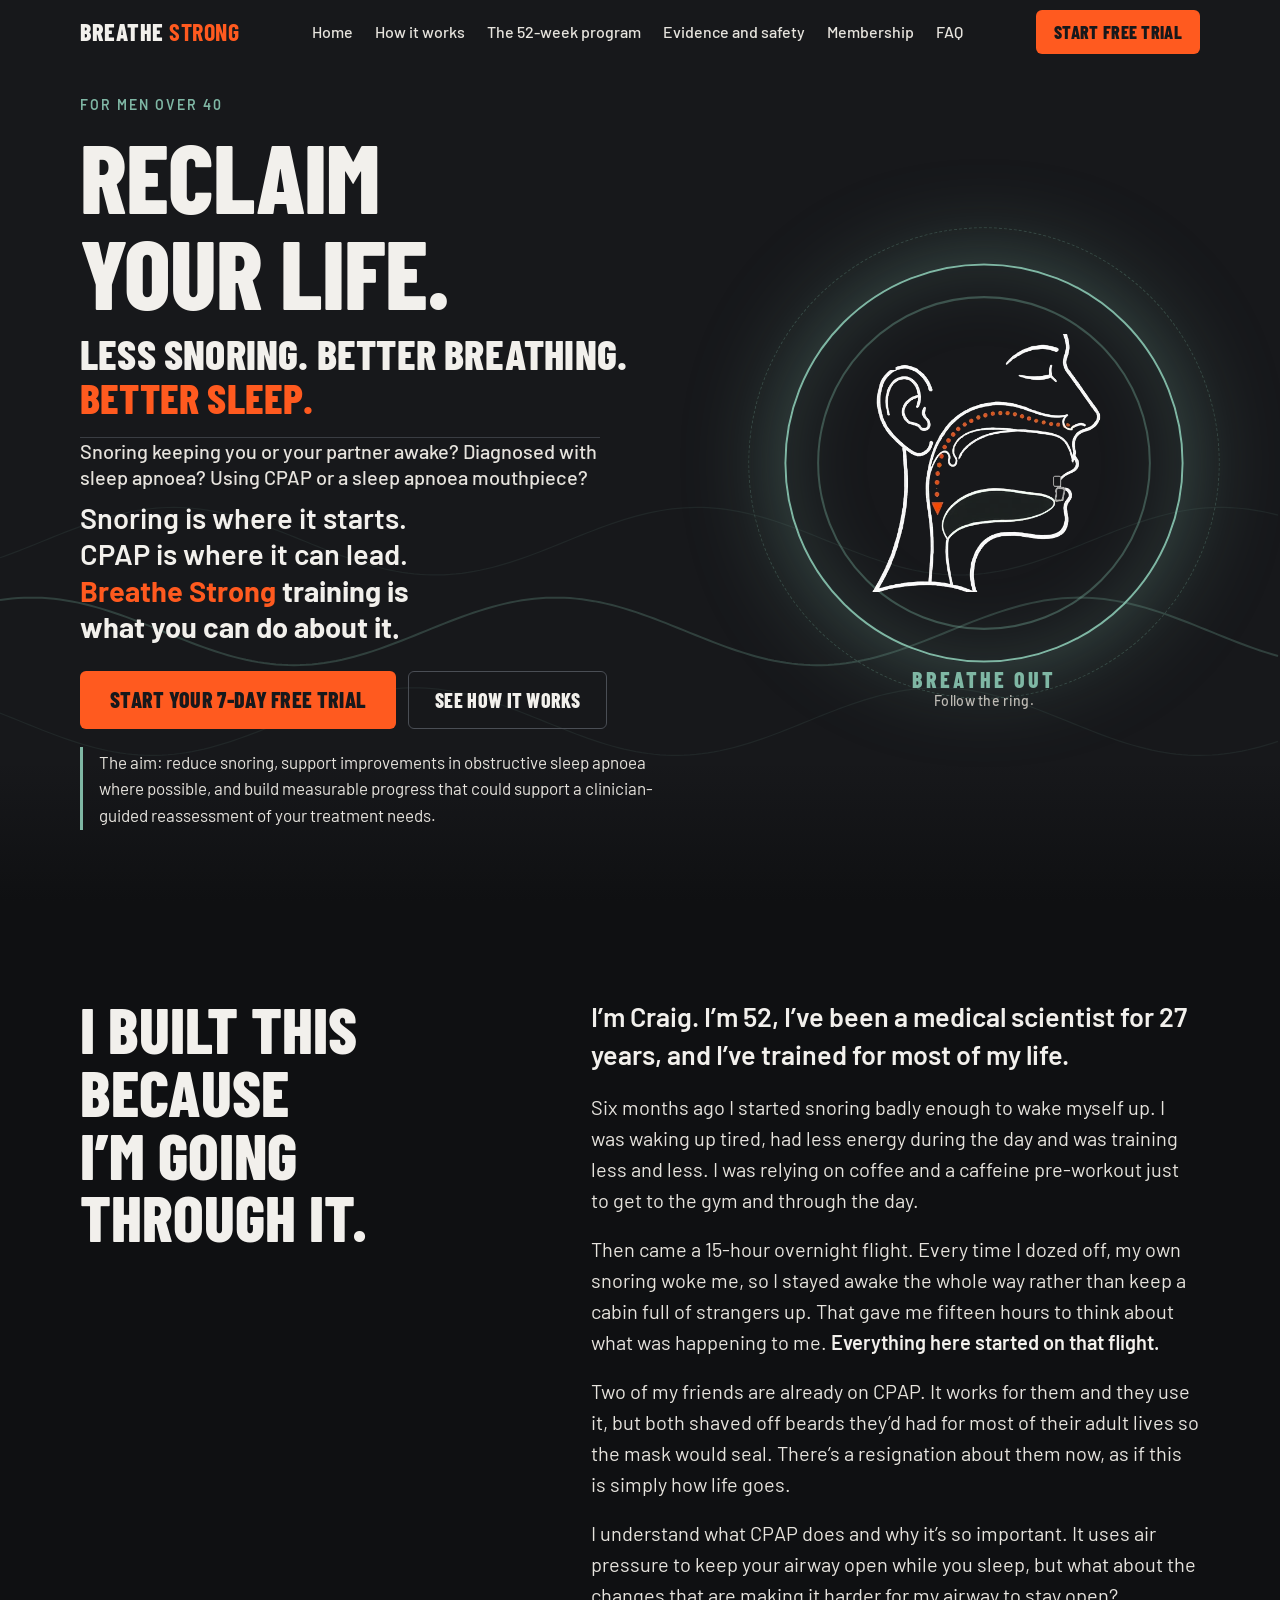
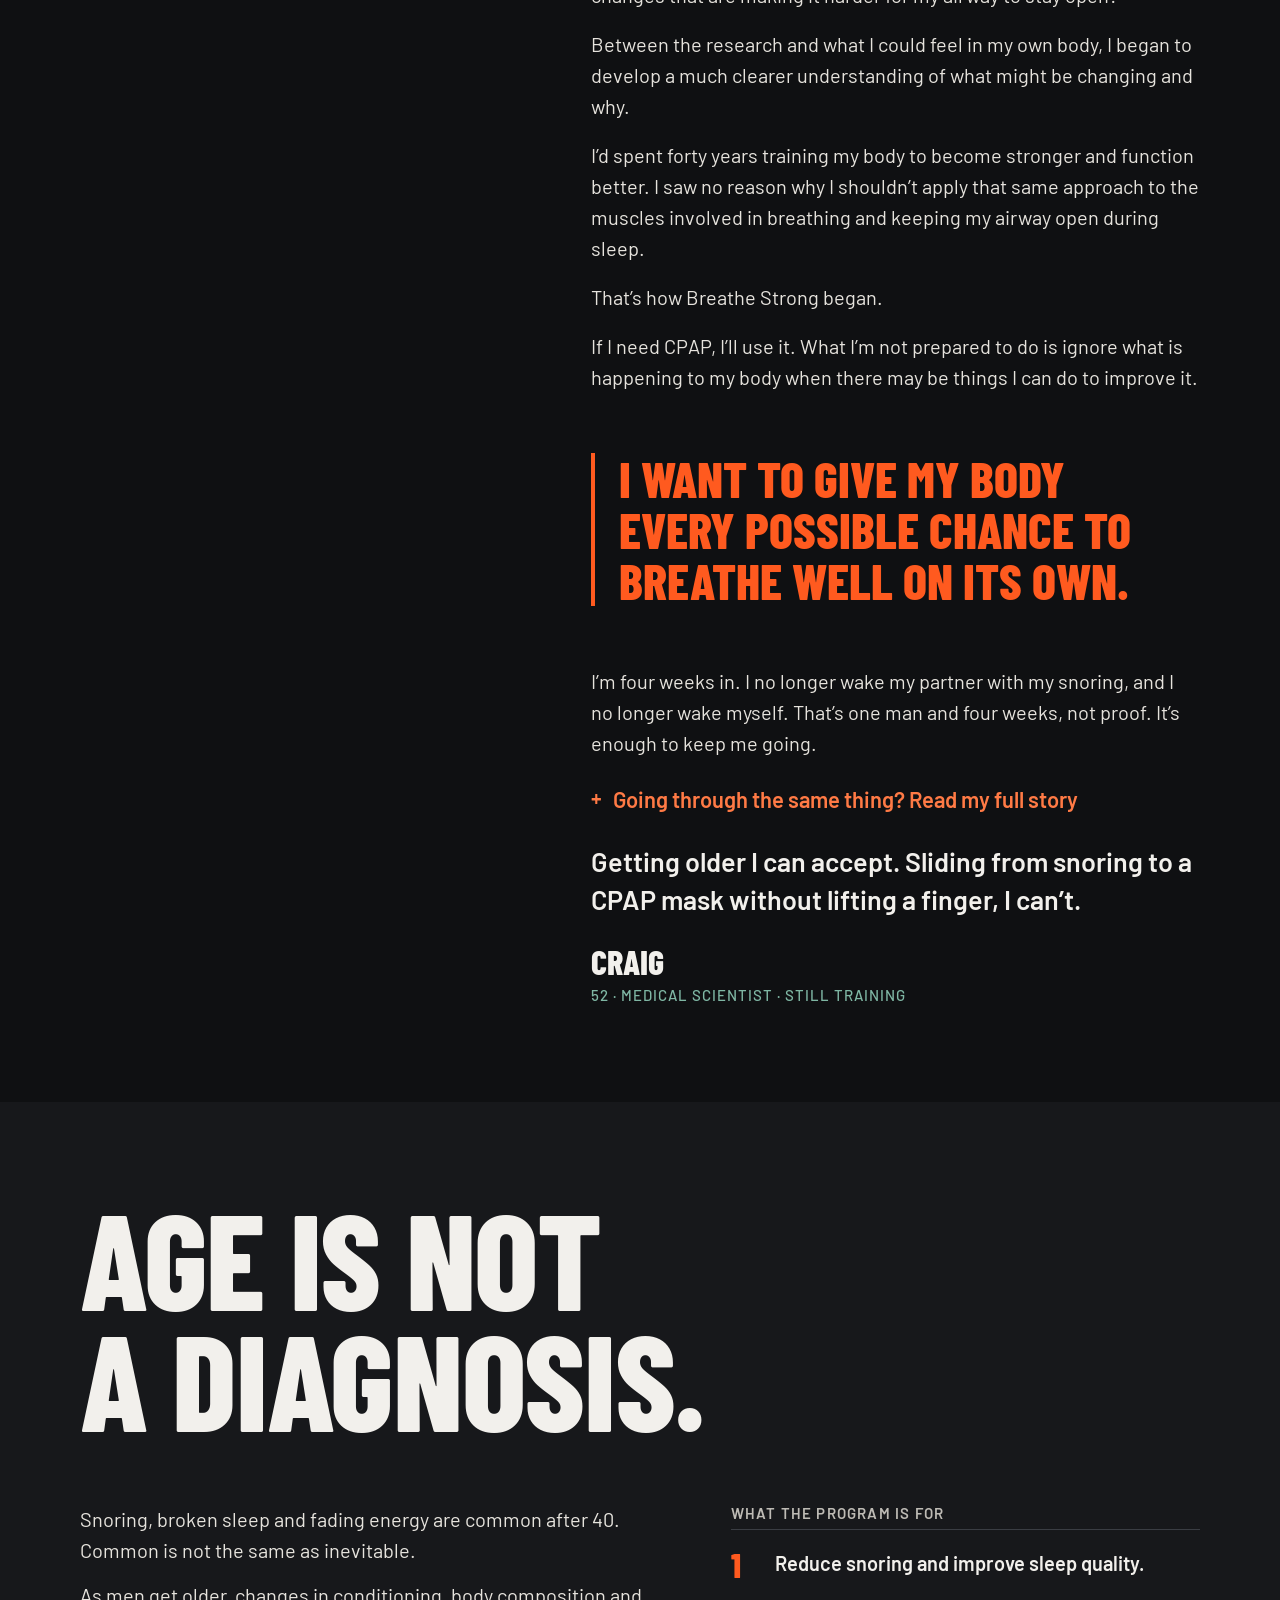
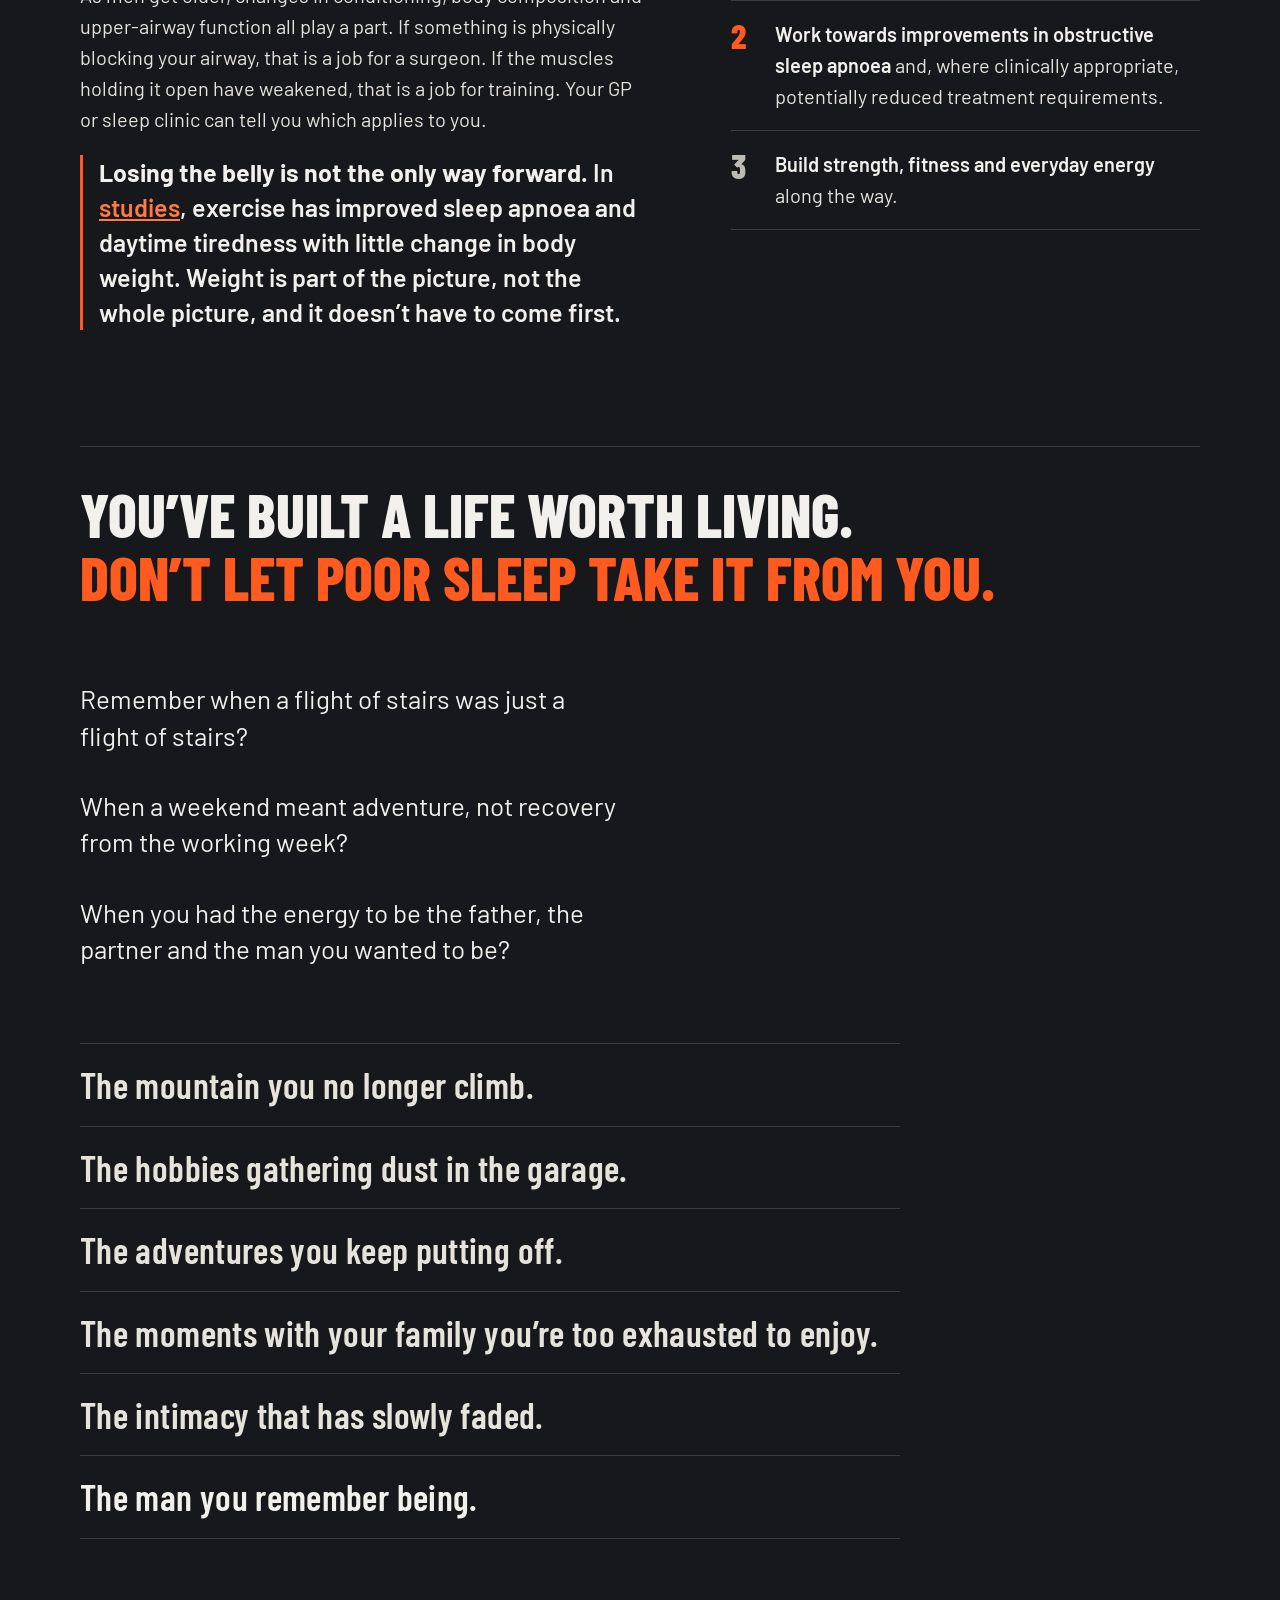
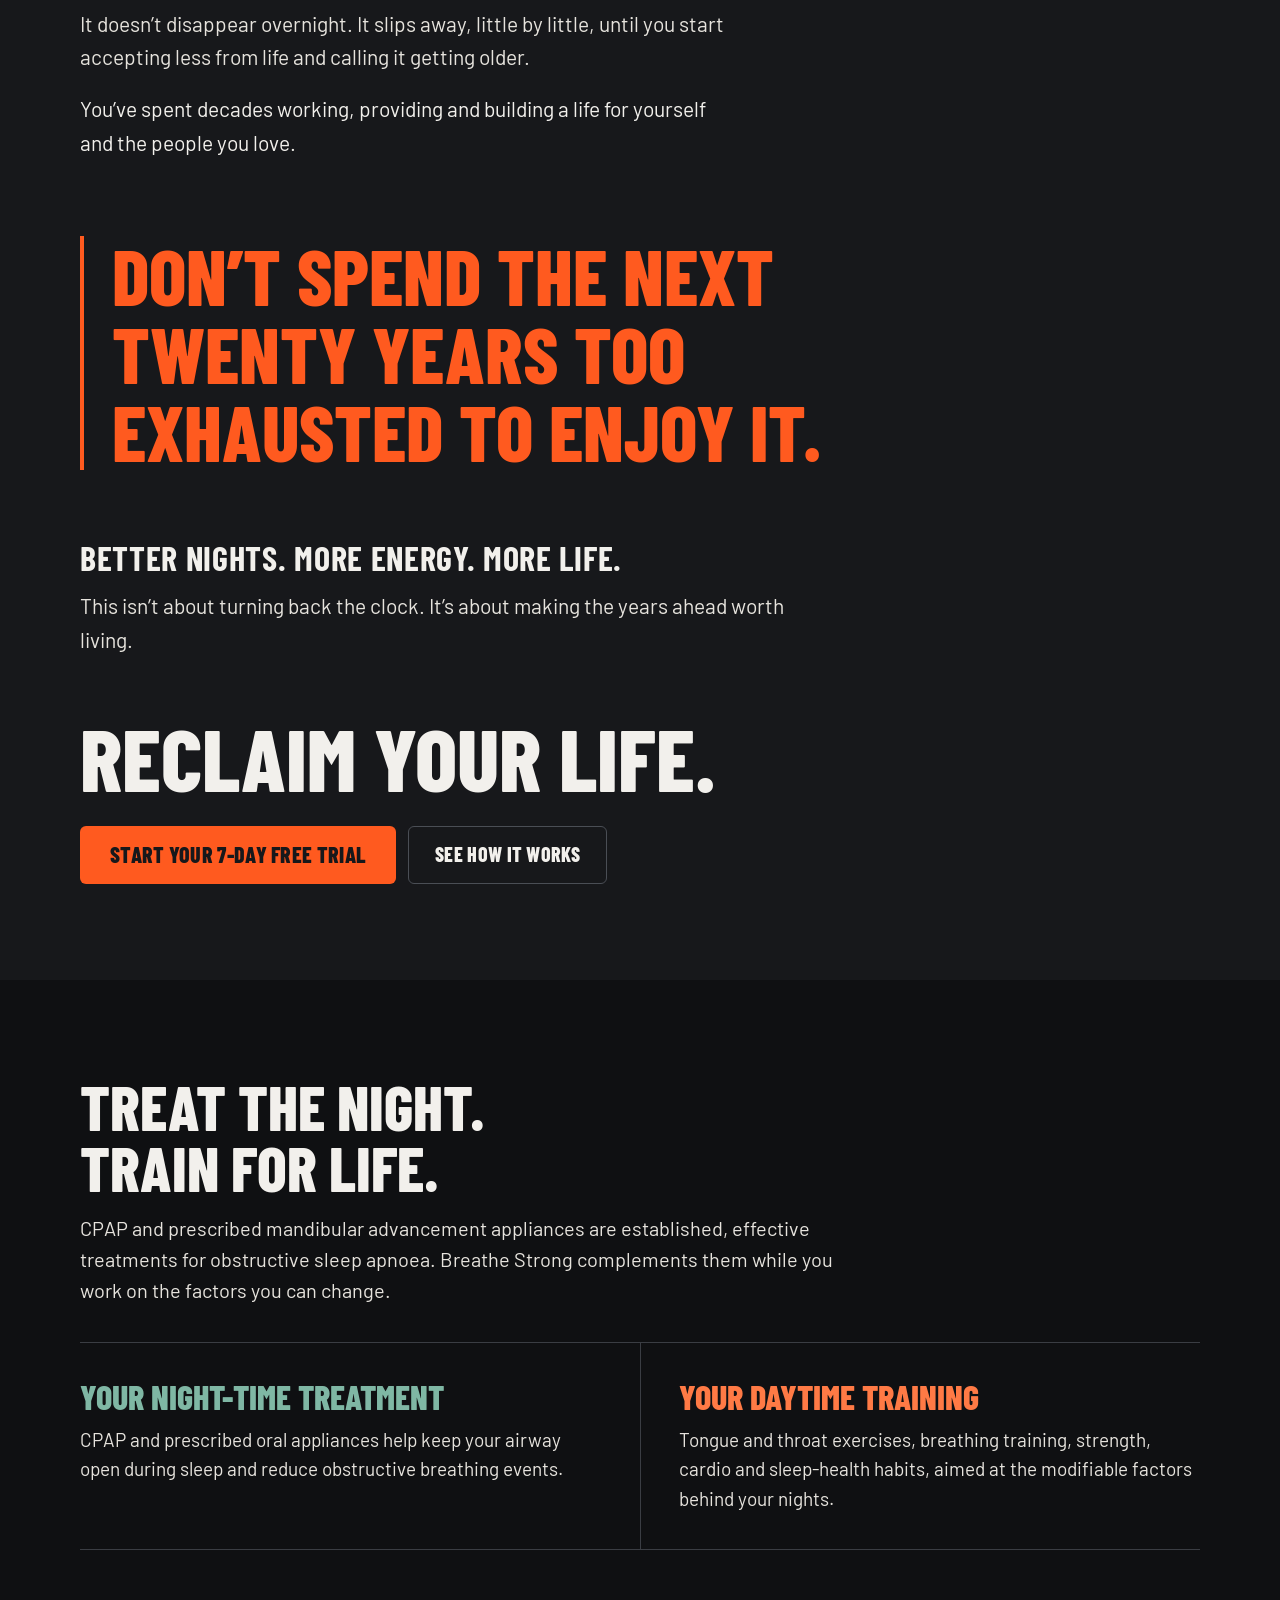
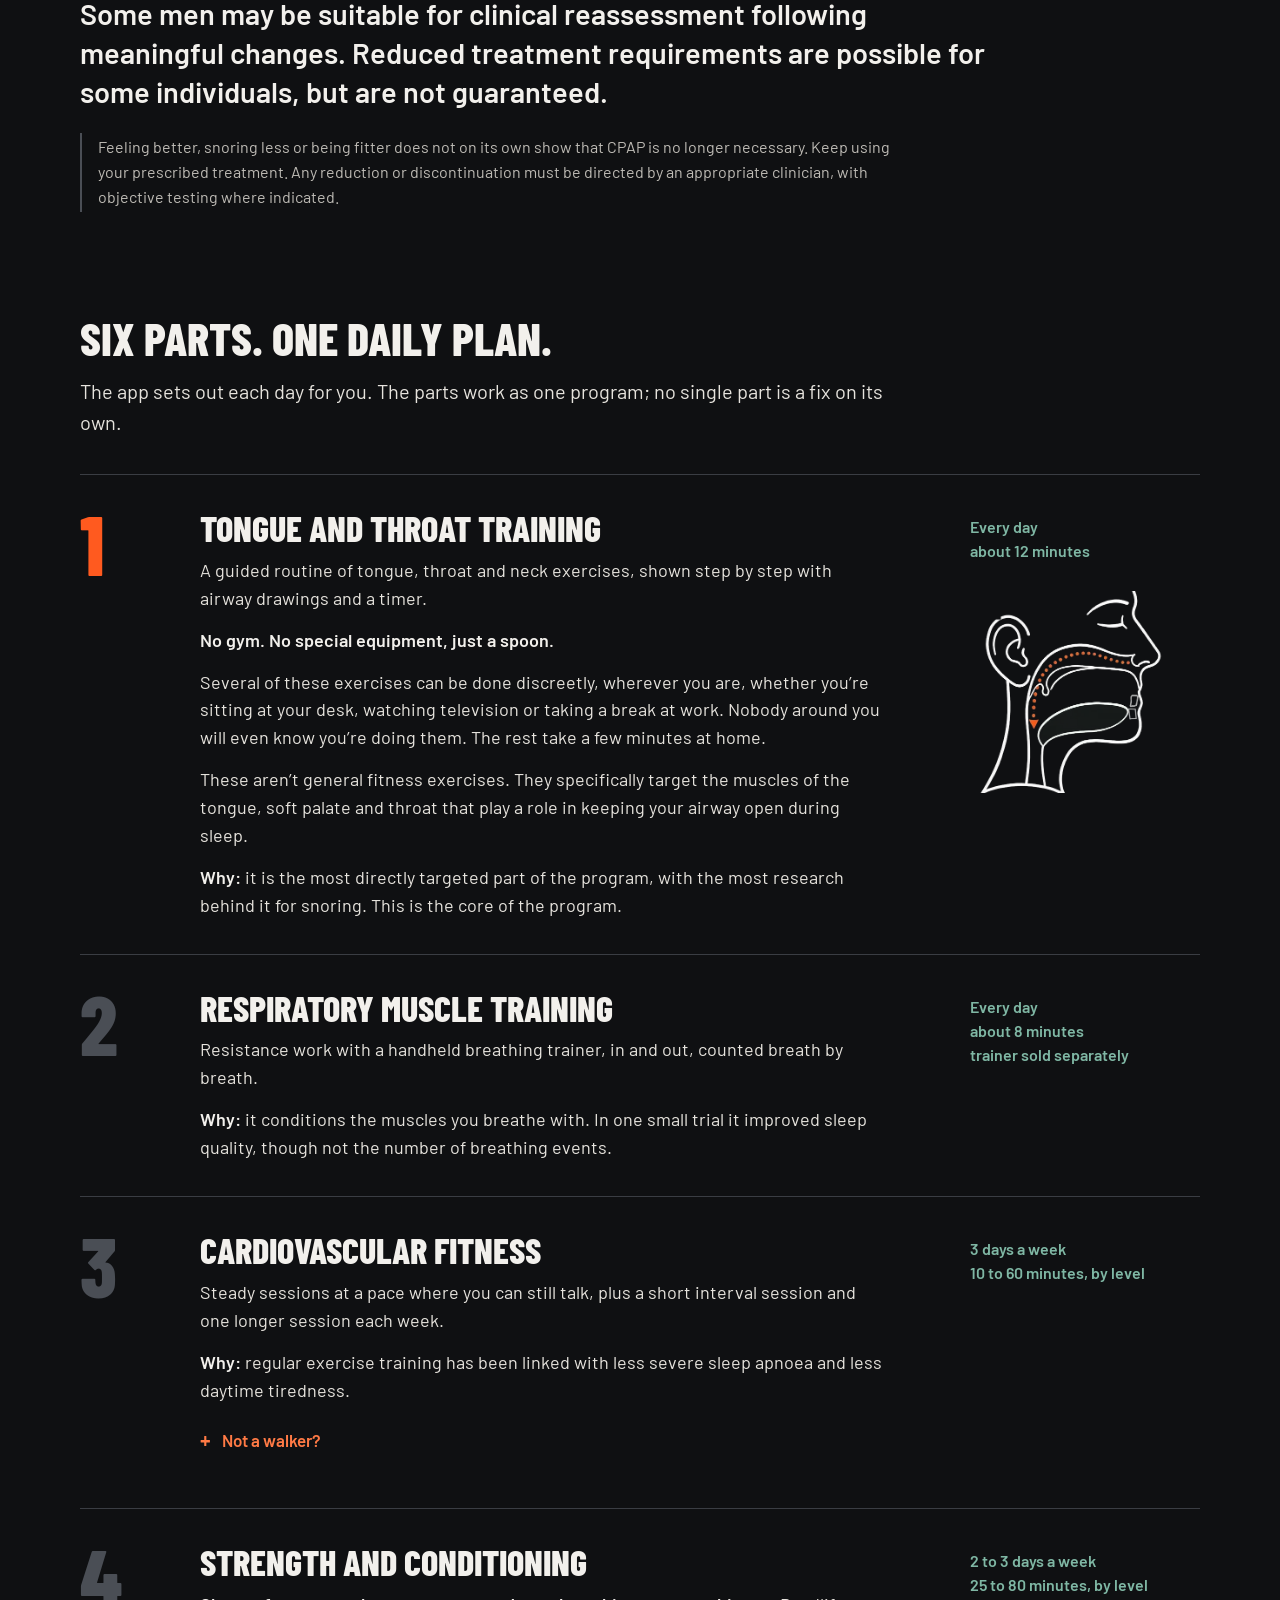
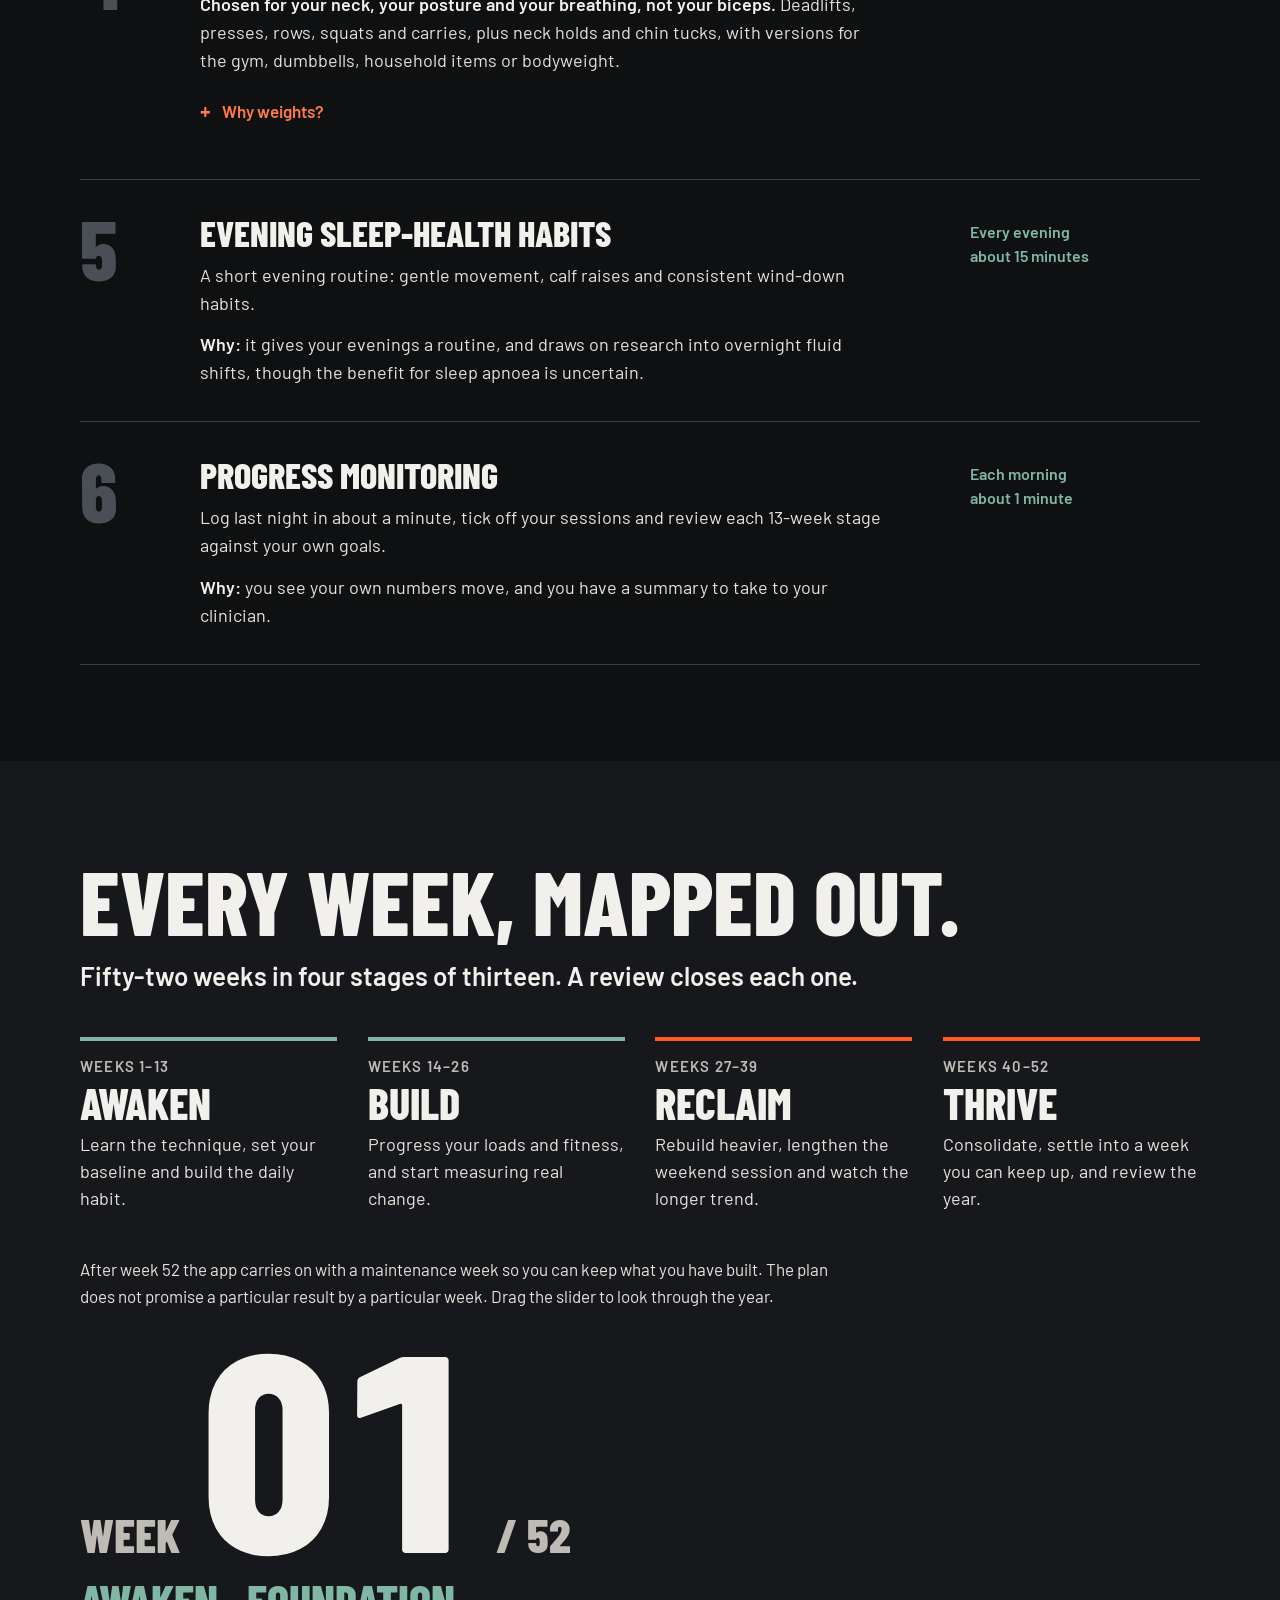
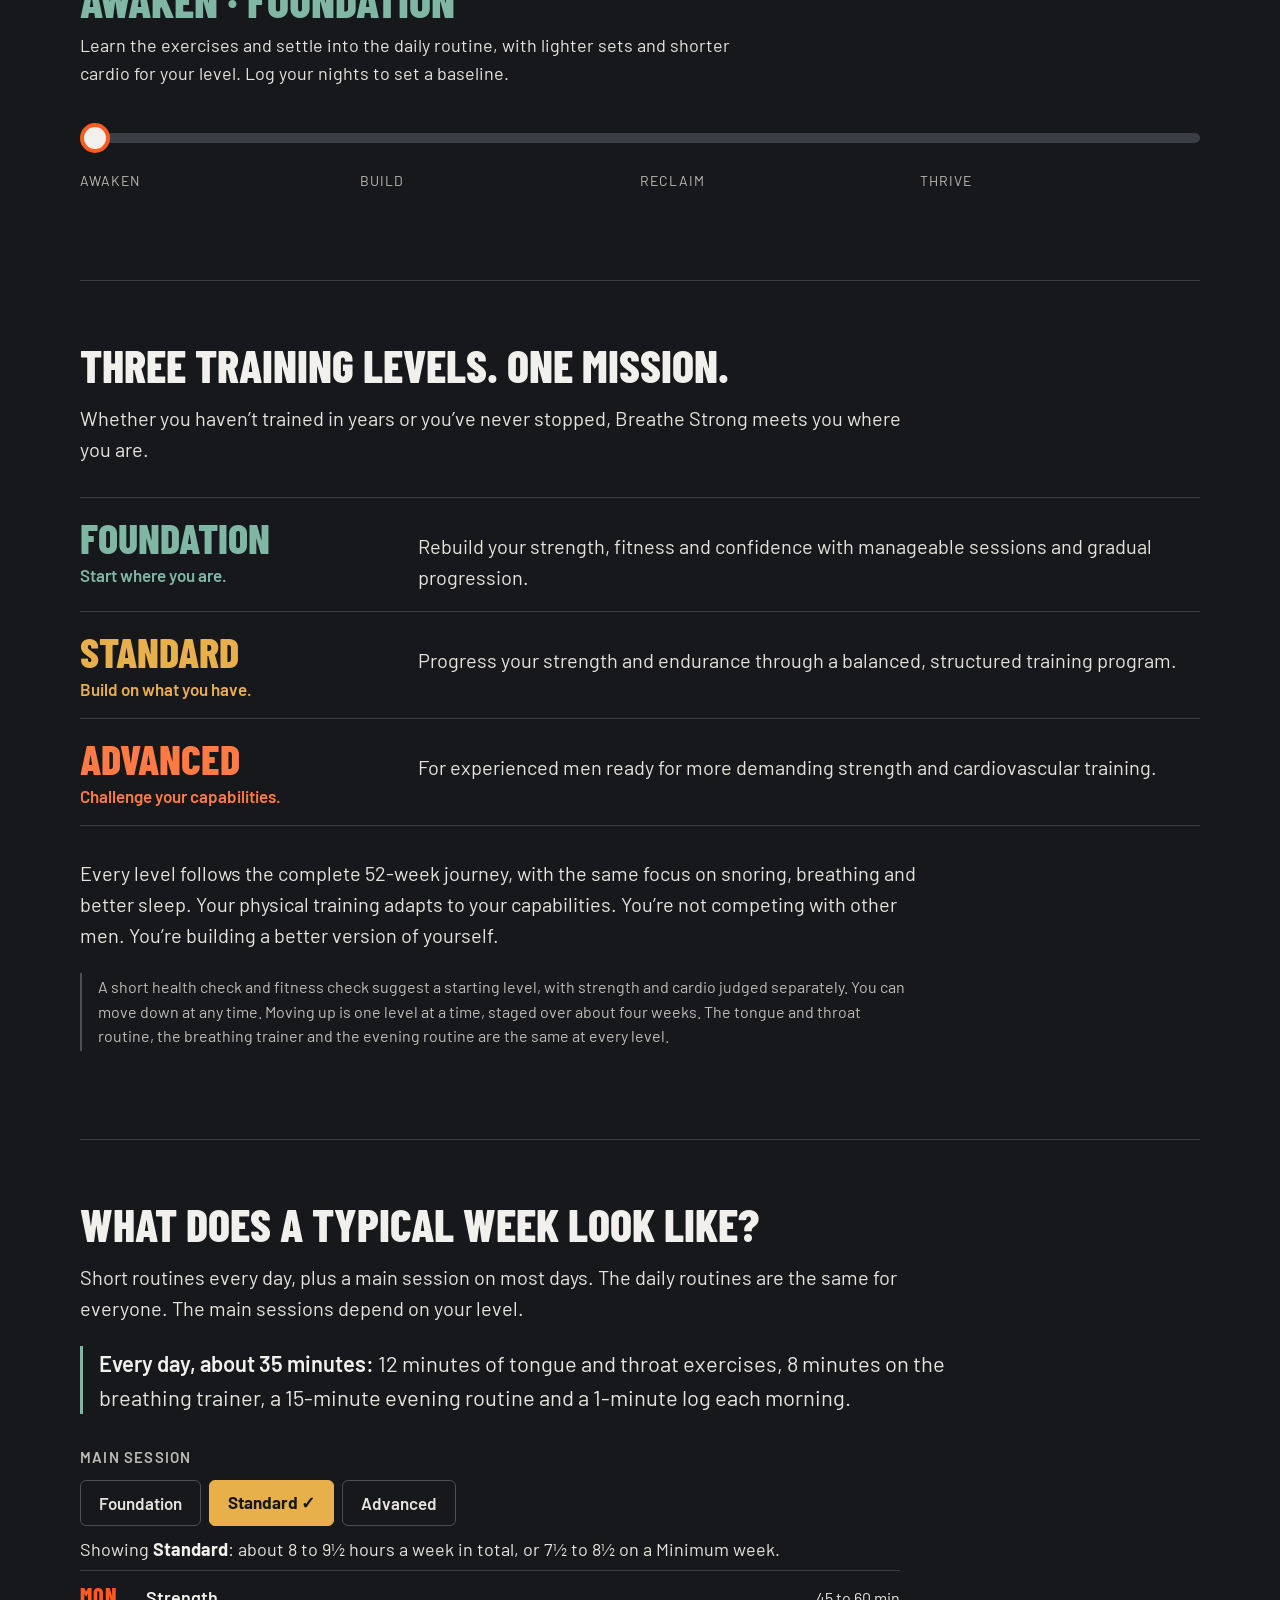
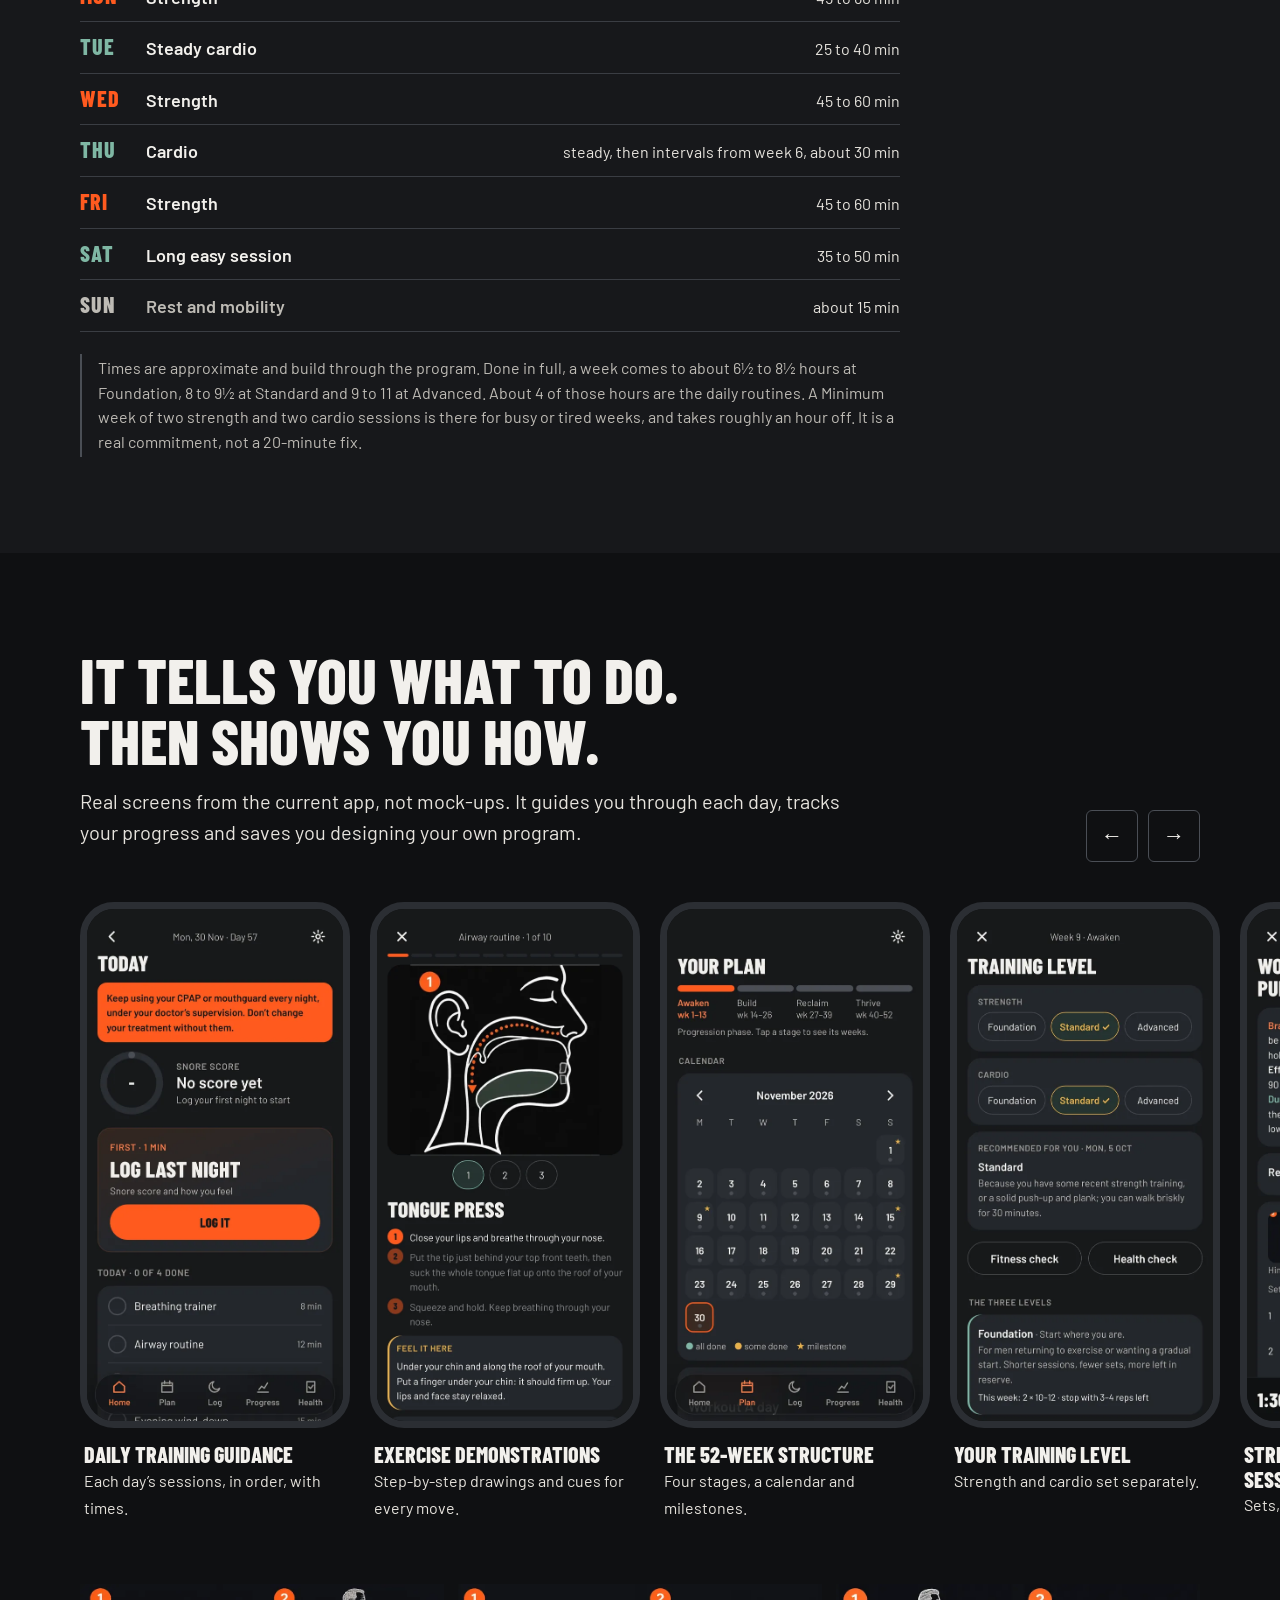
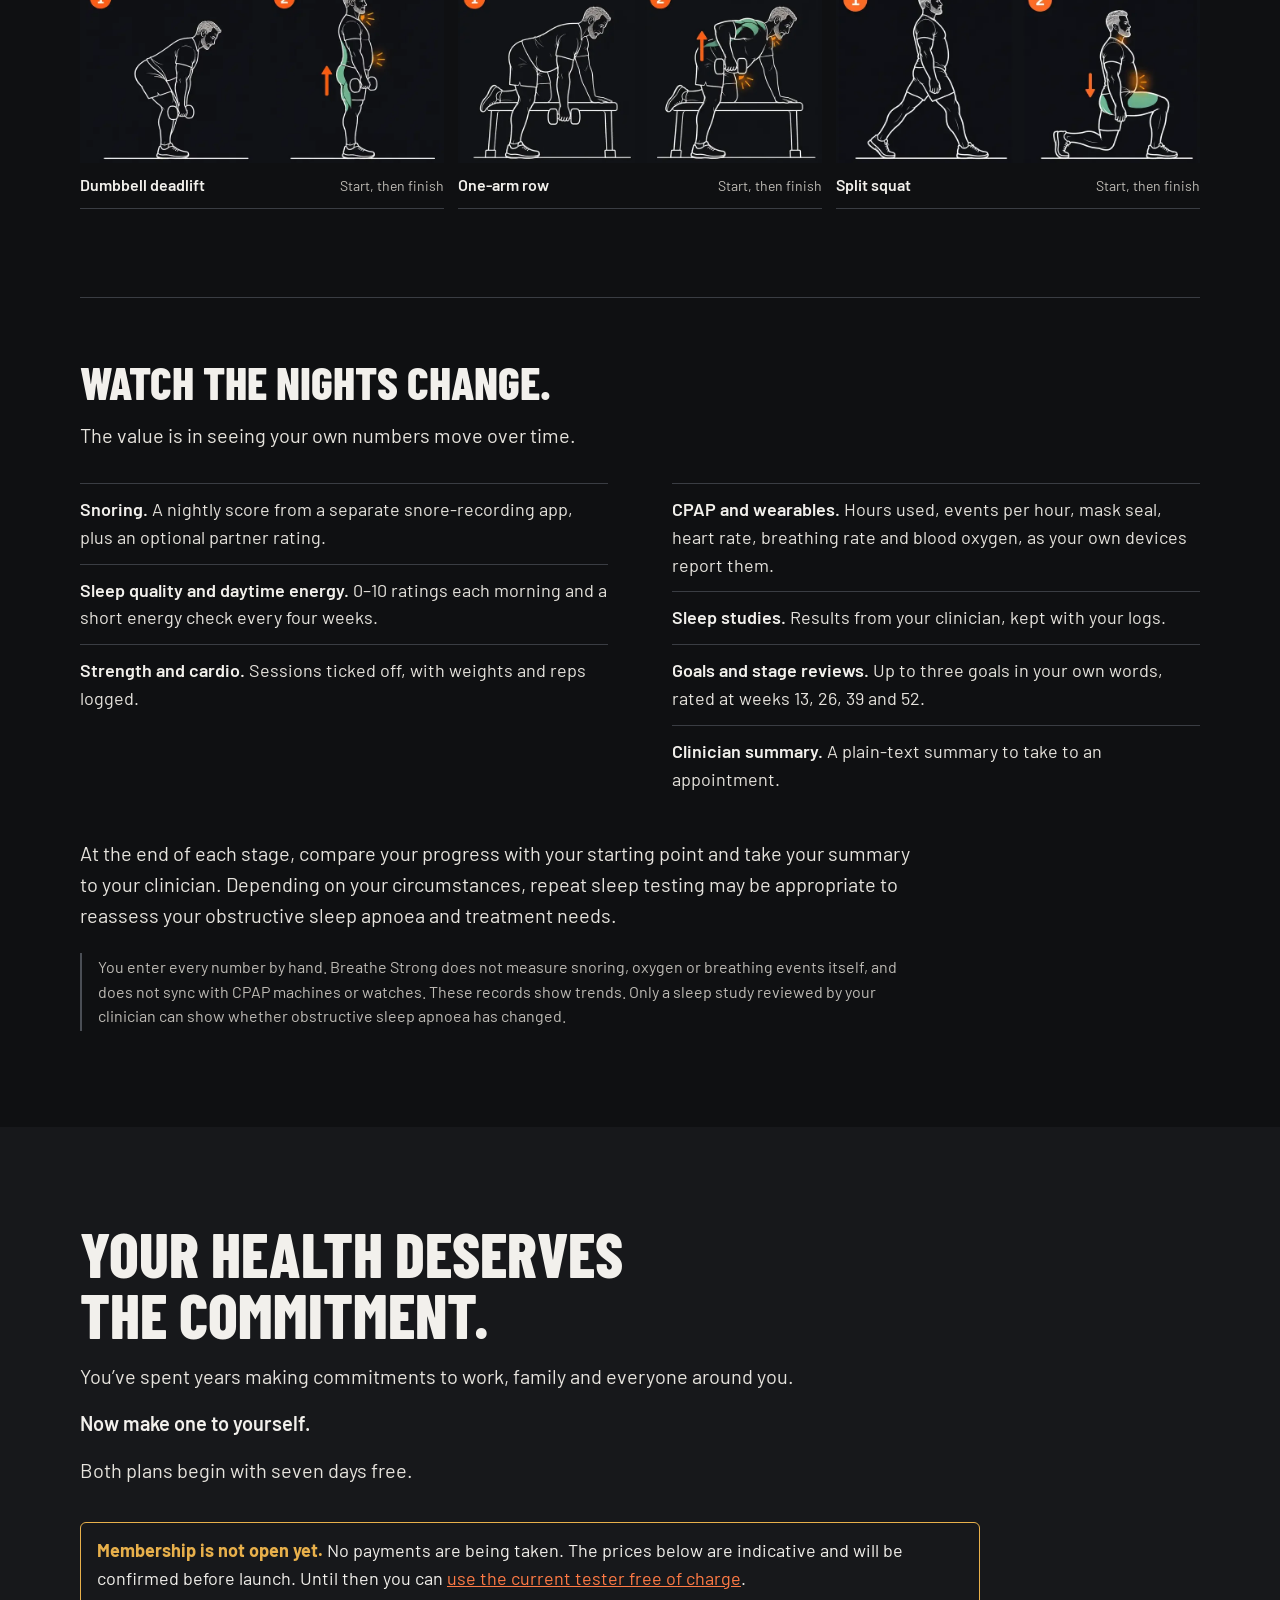
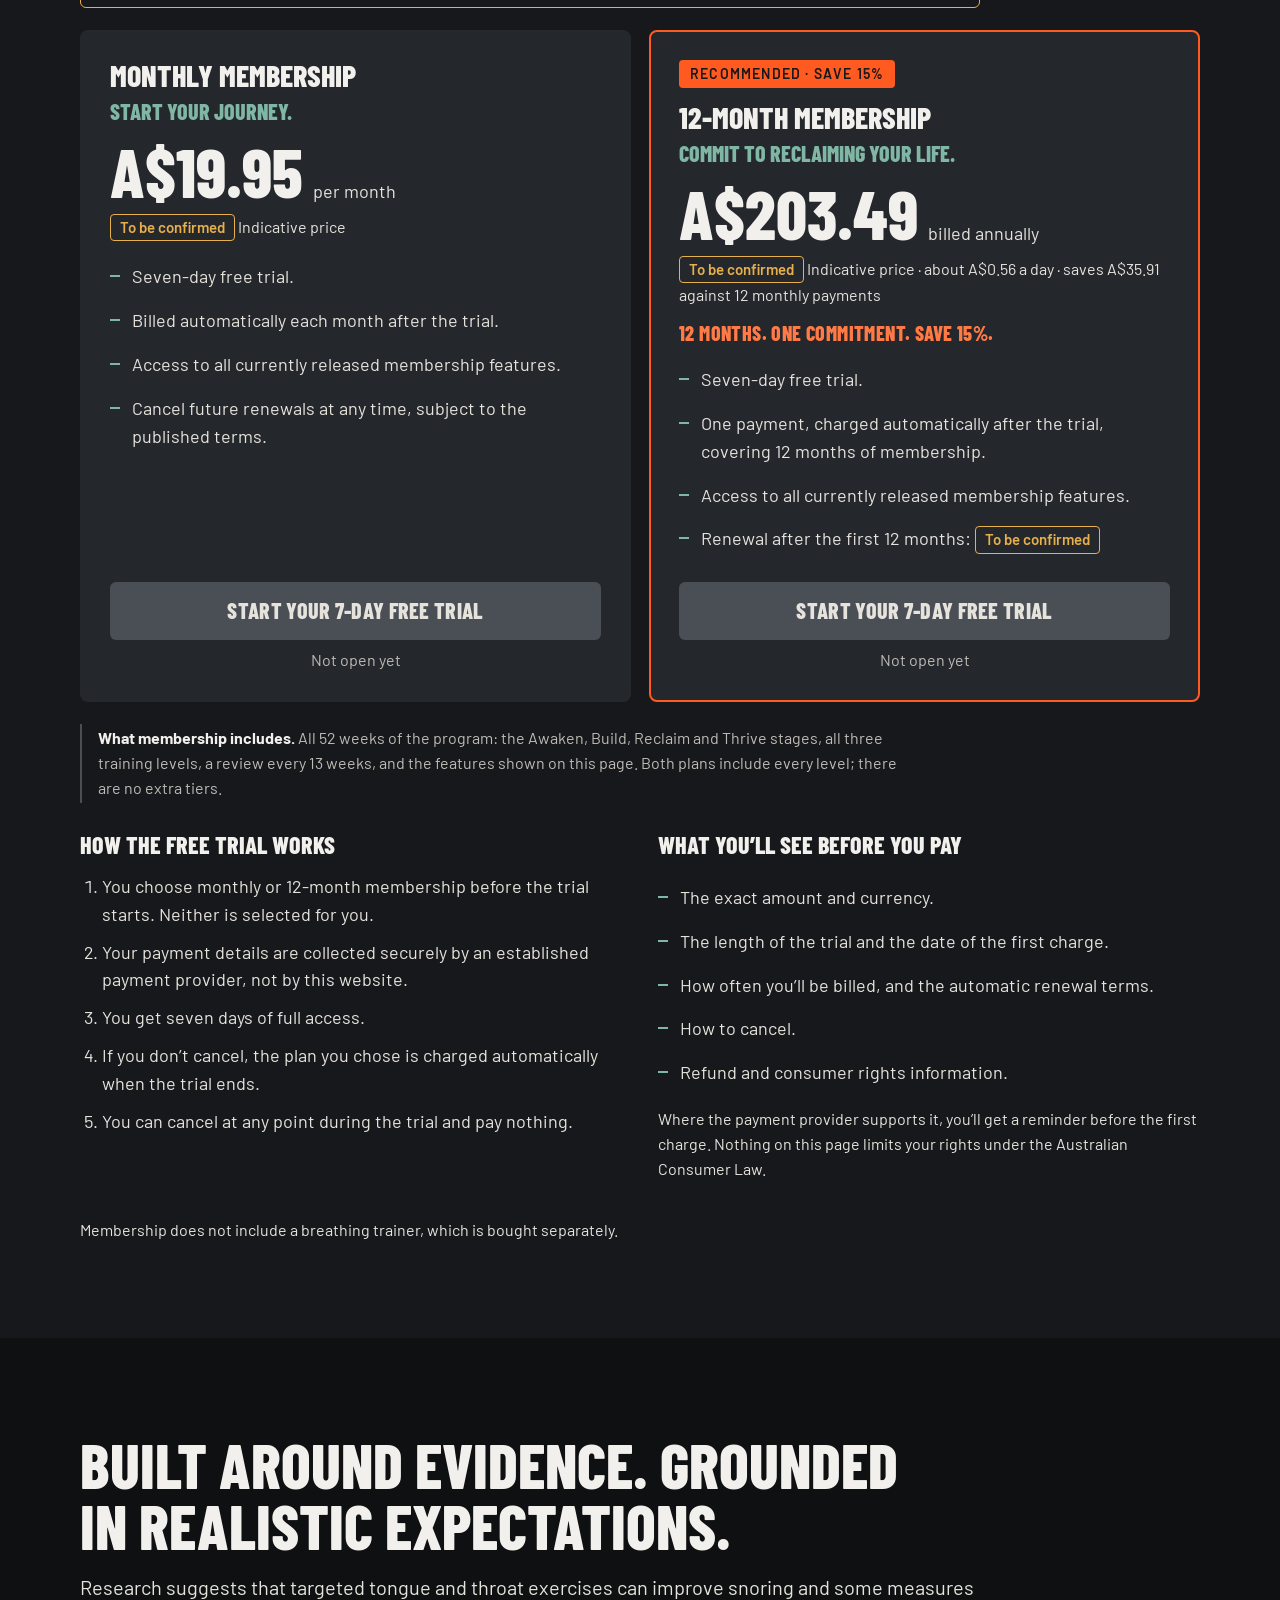
==== index.html @ 69b3365f "No sentences starting with But, And or So Co-Authored-By: Claude Fable 5.2 <noreply@anthropic.com> C" ====
<!DOCTYPE html>
<html lang="en">
<head>
<meta charset="utf-8">
<meta name="viewport" content="width=device-width, initial-scale=1">
<title>Breathe Strong | 52-week training program for men who snore or have obstructive sleep apnoea</title>
<meta name="description" content="Reclaim your life. Less snoring, better breathing, better sleep. A structured exercise and lifestyle membership program for men over 40 who snore, live with obstructive sleep apnoea or use CPAP. Results vary; treatment changes are for your clinician.">
<meta name="theme-color" content="#17181B">
<link rel="canonical" href="https://swornsealed.github.io/breathe-strong-site/">
<meta property="og:site_name" content="Breathe Strong">
<meta property="og:title" content="Breathe Strong: less snoring, better breathing, better sleep">
<meta property="og:description" content="A structured 52-week training program for men who snore or live with obstructive sleep apnoea.">
<meta property="og:type" content="website">
<meta property="og:url" content="https://swornsealed.github.io/breathe-strong-site/">
<link rel="preconnect" href="https://fonts.googleapis.com">
<link rel="preconnect" href="https://fonts.gstatic.com" crossorigin>
<link rel="stylesheet" href="https://fonts.googleapis.com/css2?family=Barlow+Condensed:wght@600;800&family=Barlow:wght@400;500;600&display=swap">
<link rel="stylesheet" href="site.css">
</head>
<body class="nojs">
<a class="skip" href="#main">Skip to content</a>

<header id="hdr">
  <div class="wrap">
    <a class="logo" href="./" aria-label="Breathe Strong home">Breathe <b>Strong</b></a>
    <nav class="navlinks" aria-label="Main">
      <a href="./">Home</a>
      <a href="#how">How it works</a>
      <a href="#journey">The 52-week program</a>
      <a href="#evidence">Evidence and safety</a>
      <a href="#membership">Membership</a>
      <a href="#faq">FAQ</a>
    </nav>
    <div class="right">
      <a class="btn sm" href="#membership">Start free trial</a>
      <details class="menu" id="menu">
        <summary aria-label="Menu"><span></span></summary>
        <nav aria-label="Main, mobile">
          <a href="./">Home</a>
          <a href="#how">How it works</a>
          <a href="#journey">The 52-week program</a>
          <a href="#evidence">Evidence and safety</a>
          <a href="#membership">Membership</a>
          <a href="#faq">FAQ</a>
        </nav>
      </details>
    </div>
  </div>
</header>

<main id="main">

<!-- A: Hero -->
<section class="hero" id="hero">
  <canvas id="wave" aria-hidden="true"></canvas>
  <div class="wrap">
    <div>
      <p class="eyebrow">For men over 40</p>
      <h1>Reclaim your life.</h1>
      <p class="tagline">Less snoring. Better breathing. <em>Better sleep.</em></p>
      <p class="sub">Snoring keeping you or your partner awake? Diagnosed with sleep apnoea? Using CPAP or a sleep apnoea mouthpiece?</p>
      <p class="hook"><span>Snoring is where it starts.</span> <span>CPAP is where it can lead.</span> <span><em>Breathe Strong</em> training is what you can do about it.</span></p>
      <div class="cta">
        <a class="btn" href="#membership">Start your 7-day free trial</a>
        <a class="btn2" href="#how">See how it works</a>
      </div>
      <p class="note">The aim: reduce snoring, support improvements in obstructive sleep apnoea where possible, and build measurable progress that could support a clinician-guided reassessment of your treatment needs.</p>
    </div>
    <div class="ringbox" aria-hidden="true">
      <span class="ring r3"></span><span class="ring"></span><span class="ring r2"></span>
      <img src="img/breath-t.webp" width="460" height="463" alt="">
      <div class="breath"><span id="bl">Breathe in</span><small>Follow the ring.</small></div>
    </div>
  </div>
</section>

<!-- 2: The founder's story, in his own words -->
<section class="founder band" id="craig">
  <div class="wrap">
    <h2>I built this because I’m going through it.</h2>
    <div class="story">
      <p class="lede">I’m Craig. I’m 52, I’ve been a medical scientist for 27 years, and I’ve trained for most of my life.</p>
      <p>Six months ago I started snoring badly enough to wake myself up. I was waking up tired, had less energy during the day and was training less and less. I was relying on coffee and a caffeine pre-workout just to get to the gym and through the day.</p>
      <p>Then came a 15-hour overnight flight. Every time I dozed off, my own snoring woke me, so I stayed awake the whole way rather than keep a cabin full of strangers up. That gave me fifteen hours to think about what was happening to me. <b>Everything here started on that flight.</b></p>
      <p>Two of my friends are already on CPAP. It works for them and they use it, but both shaved off beards they’d had for most of their adult lives so the mask would seal. There’s a resignation about them now, as if this is simply how life goes.</p>
      <p>I understand what CPAP does and why it’s so important. It uses air pressure to keep your airway open while you sleep, but what about the changes that are making it harder for my airway to stay open?</p>
      <p>Between the research and what I could feel in my own body, I began to develop a much clearer understanding of what might be changing and why.</p>
      <p>I’d spent forty years training my body to become stronger and function better. I saw no reason why I shouldn’t apply that same approach to the muscles involved in breathing and keeping my airway open during sleep.</p>
      <p>That’s how Breathe Strong began.</p>
      <p>If I need CPAP, I’ll use it. What I’m not prepared to do is ignore what is happening to my body when there may be things I can do to improve it.</p>
      <p class="pull">I want to give my body every possible chance to breathe well on its own.</p>
      <p>I’m four weeks in. I no longer wake my partner with my snoring, and I no longer wake myself. That’s one man and four weeks, not proof. It’s enough to keep me going.</p>
      <details class="more">
        <summary><span><span class="nw">Going through the same thing?</span> <span class="nw">Read my full story</span></span></summary>
        <p>About six months ago, my partner started complaining about my snoring. At first, I didn’t believe her. It wasn’t until I started waking myself up snoring that I realised how bad it had become. I was waking up tired, had less energy during the day and found myself training less and less. I’d been relying on coffee, and a high-dose caffeine pre-workout, just to get myself to the gym and finish off the day. Having been physically active most of my life, I found that particularly frustrating. What surprised me was how much had changed in just six months.</p>
        <p>Then came a 15-hour overnight flight. Every time I dozed off, my own snoring woke me, so I stayed awake the whole way rather than keep a cabin full of strangers up. I had fifteen hours with nothing to do but think about what was happening to me. That was the night I decided to do something about it.</p>
        <p>I’ve spent 27 years working as a medical scientist, so naturally, I started reading the research on snoring, sleep apnoea and the muscles involved in keeping our airways open during sleep.</p>
        <p>What helped me make sense of the research was that I could relate a lot of it to what I was feeling in my own body. After forty years of physical training, I’d developed a pretty good awareness of how my body felt and functioned. I could feel changes in my neck, a looseness in my throat, differences in how my tongue sat in my mouth and a feeling that my breathing was becoming more restricted.</p>
        <p>These were things I’d never really paid attention to before, but once I started noticing them, I wanted to understand what was happening.</p>
        <p>I’d spent most of my adult life training the muscles in my body, yet I’d never given much thought to the muscles involved in breathing, the anatomy of my airway or what actually keeps it open while I sleep.</p>
        <p>That was what really got me interested. I wanted to understand whether some of the changes I was experiencing could be addressed through targeted training.</p>
        <p>Over the years I’ve trained in Gracie Brazilian jiu-jitsu, MMA, kickboxing, judo, taekwondo and a few others. My own hunch, and it is only a hunch, is that all that grappling kept my neck strong and held this off for a while.</p>
        <p>Two of my friends are already on CPAP. It works for them and they use it, but both ended up shaving off beards they’d had for most of their adult lives, having only shaved them off a handful of times over the years. As any man who’s had a beard for that long will tell you, it’s more than just facial hair. It becomes part of who you are, your personality and how you see yourself. It’s something they’ve had to give up to get a good seal on their masks. To some people that might not seem like a big deal, but I know what those beards meant to them. There’s a resignation about them now, as if this is simply how life goes.</p>
        <p>They’ve come to believe nothing will change until they lose the belly, and that’s hard. I was sure there was more to it. I can feel what’s changing in me, and it isn’t only weight.</p>
        <p>I want my friends to have something to work on too, alongside their treatment and with their doctors.</p>
        <p>I did what I know how to do, and built a program for me and for them.</p>
        <p>I’m not a sleep doctor, and I haven’t had a sleep study, so I can’t tell you whether I had sleep apnoea or simply snored. If your snoring sounds like mine did, or anyone has seen you stop breathing in your sleep, talk to your GP about one.</p>
      </details>
      <p class="lede">Getting older I can accept. Sliding from snoring to a CPAP mask without lifting a finger, I can’t.</p>
      <p class="sign">Craig<span>52 · medical scientist · still training</span></p>
    </div>
  </div>
</section>

<!-- 3: Age is not a diagnosis -->
<section class="why" id="why">
  <div class="wrap">
    <h2 class="mega">Age is not a diagnosis.</h2>
    <div class="whygrid">
      <div>
        <p>Snoring, broken sleep and fading energy are common after 40. Common is not the same as inevitable.</p>
        <p>As men get older, changes in conditioning, body composition and upper-airway function all play a part. If something is physically blocking your airway, that is a job for a surgeon. If the muscles holding it open have weakened, that is a job for training. Your GP or sleep clinic can tell you which applies to you.</p>
        <p class="point"><b>Losing the belly is not the only way forward.</b> In <a href="#evidence">studies</a>, exercise has improved sleep apnoea and daytime tiredness with little change in body weight. Weight is part of the picture, not the whole picture, and it doesn’t have to come first.</p>
      </div>
      <div>
        <h3 class="lab">What the program is for</h3>
        <ol class="goals">
          <li><span><b>Reduce snoring and improve sleep quality.</b></span></li>
          <li><span><b>Work towards improvements in obstructive sleep apnoea</b> and, where clinically appropriate, potentially reduced treatment requirements.</span></li>
          <li><span><b>Build strength, fitness and everyday energy</b> along the way.</span></li>
        </ol>
      </div>
    </div>
    <div class="enjoy">
      <p class="roadclose">You’ve built a life worth living. <span>Don’t let poor sleep take it from you.</span></p>
      <div class="ask">
        <p>Remember when a flight of stairs was just a flight of stairs?</p>
        <p>When a weekend meant adventure, not recovery from the working week?</p>
        <p>When you had the energy to be the father, the partner and the man you wanted to be?</p>
      </div>
      <ul class="lost" aria-label="What slips away">
        <li>The mountain you no longer climb.</li>
        <li>The hobbies gathering dust in the garage.</li>
        <li>The adventures you keep putting off.</li>
        <li>The moments with your family you’re too exhausted to enjoy.</li>
        <li>The intimacy that has slowly faded.</li>
        <li>The man you remember being.</li>
      </ul>
      <div class="slip">
        <p>It doesn’t disappear overnight. It slips away, little by little, until you start accepting less from life and calling it getting older.</p>
        <p>You’ve spent decades working, providing and building a life for yourself and the people you love.</p>
      </div>
      <p class="turn">Don’t spend the next twenty years too exhausted to enjoy it.</p>
      <div class="hope">
        <p class="three"><span>Better nights.</span> <span>More energy.</span> <span>More life.</span></p>
        <p>This isn’t about turning back the clock. It’s about making the years ahead worth living.</p>
      </div>
      <p class="reclaim">Reclaim your life.</p>
      <div class="cta"><a class="btn" href="#membership">Start your 7-day free trial</a><a class="btn2" href="#how">See how it works</a></div>
    </div>
  </div>
</section>

<!-- 4: How it works: treatment and training, then the six parts -->
<section class="band how" id="how">
  <div class="wrap">
    <div class="sechead" id="approach">
      <h2>Treat the night. Train for life.</h2>
      <p>CPAP and prescribed mandibular advancement appliances are established, effective treatments for obstructive sleep apnoea. Breathe Strong complements them while you work on the factors you can change.</p>
    </div>
    <div class="pairs">
      <div class="night">
        <h3>Your night-time treatment</h3>
        <p>CPAP and prescribed oral appliances help keep your airway open during sleep and reduce obstructive breathing events.</p>
      </div>
      <div class="day">
        <h3>Your daytime training</h3>
        <p>Tongue and throat exercises, breathing training, strength, cardio and sleep-health habits, aimed at the modifiable factors behind your nights.</p>
      </div>
    </div>
    <p class="bignote">Some men may be suitable for clinical reassessment following meaningful changes. Reduced treatment requirements are possible for some individuals, but are not guaranteed.</p>
    <p class="fine">Feeling better, snoring less or being fitter does not on its own show that CPAP is no longer necessary. Keep using your prescribed treatment. Any reduction or discontinuation must be directed by an appropriate clinician, with objective testing where indicated.</p>

    <h3 class="h2b">Six parts. One daily plan.</h3>
    <p class="lead">The app sets out each day for you. The parts work as one program; no single part is a fix on its own.</p>
    <ol class="parts">
      <li class="core">
        <span class="pn">1</span>
        <div class="pb"><h4>Tongue and throat training</h4><p>A guided routine of tongue, throat and neck exercises, shown step by step with airway drawings and a timer.</p><p><b>No gym. No special equipment, just a spoon.</b></p><p>Several of these exercises can be done discreetly, wherever you are, whether you’re sitting at your desk, watching television or taking a break at work. Nobody around you will even know you’re doing them. The rest take a few minutes at home.</p><p>These aren’t general fitness exercises. They specifically target the muscles of the tongue, soft palate and throat that play a role in keeping your airway open during sleep.</p><p><b>Why:</b> it is the most directly targeted part of the program, with the most research behind it for snoring. This is the core of the program.</p></div>
        <p class="when">Every day<br>about 12 minutes</p>
        <img src="img/tongue-t.webp" width="460" height="463" loading="lazy" alt="Side-view drawing of the mouth and throat with the tongue pressed to the roof of the mouth.">
      </li>
      <li>
        <span class="pn">2</span>
        <div class="pb"><h4>Respiratory muscle training</h4><p>Resistance work with a handheld breathing trainer, in and out, counted breath by breath.</p><p><b>Why:</b> it conditions the muscles you breathe with. In one small trial it improved sleep quality, though not the number of breathing events.</p></div>
        <p class="when">Every day<br>about 8 minutes<br>trainer sold separately</p>
      </li>
      <li>
        <span class="pn">3</span>
        <div class="pb"><h4>Cardiovascular fitness</h4><p>Steady sessions at a pace where you can still talk, plus a short interval session and one longer session each week.</p><p><b>Why:</b> regular exercise training has been linked with less severe sleep apnoea and less daytime tiredness.</p><details><summary>Not a walker?</summary><p>Walking is one way to do it. A bike, the pool or a rowing machine count just the same, and a session can be split into shorter bouts. You choose what suits your body, and set it in the app.</p></details></div>
        <p class="when">3 days a week<br>10 to 60 minutes, by level</p>
      </li>
      <li>
        <span class="pn">4</span>
        <div class="pb"><h4>Strength and conditioning</h4><p><b>Chosen for your neck, your posture and your breathing, not your biceps.</b> Deadlifts, presses, rows, squats and carries, plus neck holds and chin tucks, with versions for the gym, dumbbells, household items or bodyweight.</p><details><summary>Why weights?</summary><p>Your airway runs through your neck, so every session trains the muscles that carry your head and hold your posture. Bracing and breathing against a load works your breathing muscles hard.</p><p>In <a href="#evidence">studies</a>, exercise training as a whole has been linked with less severe sleep apnoea, even without weight loss. Neck and posture work on its own has not been tested for this.</p></details></div>
        <p class="when">2 to 3 days a week<br>25 to 80 minutes, by level</p>
      </li>
      <li>
        <span class="pn">5</span>
        <div class="pb"><h4>Evening sleep-health habits</h4><p>A short evening routine: gentle movement, calf raises and consistent wind-down habits.</p><p><b>Why:</b> it gives your evenings a routine, and draws on research into overnight fluid shifts, though the benefit for sleep apnoea is uncertain.</p></div>
        <p class="when">Every evening<br>about 15 minutes</p>
      </li>
      <li>
        <span class="pn">6</span>
        <div class="pb"><h4>Progress monitoring</h4><p>Log last night in about a minute, tick off your sessions and review each 13-week stage against your own goals.</p><p><b>Why:</b> you see your own numbers move, and you have a summary to take to your clinician.</p></div>
        <p class="when">Each morning<br>about 1 minute</p>
      </li>
    </ol>
  </div>
</section>

<!-- 5: The program: 52 weeks, three levels, a typical week -->
<section class="weeks" id="journey" aria-labelledby="jh">
  <div class="wrap">
    <h2 id="jh">Every week, mapped out.</h2>
    <p class="roadlede">Fifty-two weeks in four stages of thirteen. A review closes each one.</p>
    <ol class="stages">
      <li><span class="m">Weeks 1–13</span><b>Awaken</b><span class="s">Learn the technique, set your baseline and build the daily habit.</span></li>
      <li><span class="m">Weeks 14–26</span><b>Build</b><span class="s">Progress your loads and fitness, and start measuring real change.</span></li>
      <li><span class="m">Weeks 27–39</span><b>Reclaim</b><span class="s">Rebuild heavier, lengthen the weekend session and watch the longer trend.</span></li>
      <li><span class="m">Weeks 40–52</span><b>Thrive</b><span class="s">Consolidate, settle into a week you can keep up, and review the year.</span></li>
    </ol>
    <p class="intro">After week 52 the app carries on with a maintenance week so you can keep what you have built. The plan does not promise a particular result by a particular week. Drag the slider to look through the year.</p>
      <div class="explorer">
        <div class="wk" aria-hidden="true"><span class="lab">Week</span><span class="num" id="wn">01</span><span class="of">/ 52</span></div>
        <div class="phase" id="ph" aria-live="polite"><h3 id="pt">Awaken · Foundation</h3><p id="pd">Learn the exercises and settle into the daily routine, with lighter sets and shorter cardio for your level. Log your nights to set a baseline.</p></div>
        <label class="vh" for="wkr">Choose a week of the program</label>
        <input type="range" id="wkr" min="1" max="52" step="1" value="1" aria-valuetext="Week 1, Awaken · Foundation">
        <div class="ticks" aria-hidden="true"><span>Awaken</span><span>Build</span><span>Reclaim</span><span>Thrive</span></div>
      </div>
      <ol class="vh">
        <li>Awaken, weeks 1 to 13: learn the exercises, then sets and cardio minutes step up for your level through the Foundation, Build, Strength and Progression blocks. Stage review at week 13.</li>
        <li>Build, weeks 14 to 26: progression continues. Week 26 is a lighter week with the half-year review.</li>
        <li>Reclaim, weeks 27 to 39: loads rebuild with more repetitions, then return to your level’s heavier sets, with a longer weekend session. Week 39 is a lighter week with a stage review.</li>
        <li>Thrive, weeks 40 to 52: consolidate, then hold your loads with a choice of a Full or Minimum week. Week 52 is a lighter week with the year-end review.</li>
        <li>Tongue and throat training and breathing-trainer work stay at the same daily dose from week 6 to week 52, at every level.</li>
      </ol>

    <div class="sub" id="levels">
      <h3 class="h2b">Three training levels. One mission.</h3>
      <p class="lead">Whether you haven’t trained in years or you’ve never stopped, Breathe Strong meets you where you are.</p>
      <dl class="lvtable">
        <div class="lf"><dt>Foundation<span>Start where you are.</span></dt><dd>Rebuild your strength, fitness and confidence with manageable sessions and gradual progression.</dd></div>
        <div class="ls"><dt>Standard<span>Build on what you have.</span></dt><dd>Progress your strength and endurance through a balanced, structured training program.</dd></div>
        <div class="la"><dt>Advanced<span>Challenge your capabilities.</span></dt><dd>For experienced men ready for more demanding strength and cardiovascular training.</dd></div>
      </dl>
      <p class="lead">Every level follows the complete 52-week journey, with the same focus on snoring, breathing and better sleep. Your physical training adapts to your capabilities. You’re not competing with other men. You’re building a better version of yourself.</p>
      <p class="fine">A short health check and fitness check suggest a starting level, with strength and cardio judged separately. You can move down at any time. Moving up is one level at a time, staged over about four weeks. The tongue and throat routine, the breathing trainer and the evening routine are the same at every level.</p>
    </div>

    <div class="sub" id="week">
      <h3 class="h2b">What does a typical week look like?</h3>
      <p class="lead">Short routines every day, plus a main session on most days. The daily routines are the same for everyone. The main sessions depend on your level.</p>
      <p class="dailyline"><b>Every day, about 35 minutes:</b> 12 minutes of tongue and throat exercises, 8 minutes on the breathing trainer, a 15-minute evening routine and a 1-minute log each morning.</p>
      <h4 class="sub3" id="msl">Main session</h4>
    <div class="lvpick" role="group" aria-labelledby="msl">
      <button type="button" class="lf" data-lv="F" aria-pressed="false">Foundation</button>
      <button type="button" class="ls" data-lv="S" aria-pressed="true">Standard</button>
      <button type="button" class="la" data-lv="A" aria-pressed="false">Advanced</button>
    </div>
    <p class="lvnow" id="lvnow" aria-live="polite">Showing <b>Standard</b>: about 8 to 9½ hours a week in total, or 7½ to 8½ on a Minimum week.</p>
    <ol class="days" data-lv="F" hidden>
      <li class="st"><span class="d">Mon</span><b>Strength</b><span class="t">25 to 40 min</span></li>
      <li class="ca"><span class="d">Tue</span><b>Steady cardio</b><span class="t">10 to 35 min, bouts can be split</span></li>
      <li class="re"><span class="d">Wed</span><b>Rest and mobility</b><span class="t">strength is added here from week 14</span></li>
      <li class="ca"><span class="d">Thu</span><b>Steady cardio</b><span class="t">10 to 35 min</span></li>
      <li class="st"><span class="d">Fri</span><b>Strength</b><span class="t">25 to 40 min</span></li>
      <li class="ca"><span class="d">Sat</span><b>Long easy session</b><span class="t">20 to 45 min</span></li>
      <li class="re"><span class="d">Sun</span><b>Rest and mobility</b><span class="t">about 15 min</span></li>
    </ol>
    <ol class="days" data-lv="S">
      <li class="st"><span class="d">Mon</span><b>Strength</b><span class="t">45 to 60 min</span></li>
      <li class="ca"><span class="d">Tue</span><b>Steady cardio</b><span class="t">25 to 40 min</span></li>
      <li class="st"><span class="d">Wed</span><b>Strength</b><span class="t">45 to 60 min</span></li>
      <li class="ca"><span class="d">Thu</span><b>Cardio</b><span class="t">steady, then intervals from week 6, about 30 min</span></li>
      <li class="st"><span class="d">Fri</span><b>Strength</b><span class="t">45 to 60 min</span></li>
      <li class="ca"><span class="d">Sat</span><b>Long easy session</b><span class="t">35 to 50 min</span></li>
      <li class="re"><span class="d">Sun</span><b>Rest and mobility</b><span class="t">about 15 min</span></li>
    </ol>
    <ol class="days" data-lv="A" hidden>
      <li class="st"><span class="d">Mon</span><b>Strength</b><span class="t">60 to 80 min</span></li>
      <li class="ca"><span class="d">Tue</span><b>Steady cardio</b><span class="t">30 to 45 min</span></li>
      <li class="st"><span class="d">Wed</span><b>Strength</b><span class="t">60 to 80 min</span></li>
      <li class="ca"><span class="d">Thu</span><b>Cardio</b><span class="t">steady in weeks 1–2, then intervals, about 30 min</span></li>
      <li class="st"><span class="d">Fri</span><b>Strength</b><span class="t">60 to 80 min</span></li>
      <li class="ca"><span class="d">Sat</span><b>Long easy session</b><span class="t">45 to 60 min</span></li>
      <li class="re"><span class="d">Sun</span><b>Rest and mobility</b><span class="t">about 15 min</span></li>
    </ol>
    <p class="fine">Times are approximate and build through the program. Done in full, a week comes to about 6½ to 8½ hours at Foundation, 8 to 9½ at Standard and 9 to 11 at Advanced. About 4 of those hours are the daily routines. A Minimum week of two strength and two cardio sessions is there for busy or tired weeks, and takes roughly an hour off. It is a real commitment, not a 20-minute fix.</p>
    </div>
  </div>
</section>

<!-- 6: The app, and what you can track in it -->
<section class="band" id="inside">
  <div class="wrap railhead">
    <div class="sechead">
      <h2>It tells you what to do. Then shows you how.</h2>
      <p>Real screens from the current app, not mock-ups. It guides you through each day, tracks your progress and saves you designing your own program.</p>
    </div>
    <div class="arrows"><button type="button" id="prev" aria-label="Previous screen">←</button><button type="button" id="next" aria-label="Next screen">→</button></div>
  </div>
  <div class="rail" id="rail" tabindex="0" role="group" aria-label="Screens from the app">
    <figure class="shot"><div class="phone"><img src="img/app-day.webp" width="585" height="1170" loading="lazy" alt="The app's Today screen for a training day, listing the breathing trainer, airway routine, workout and evening wind-down, with a reminder to keep using CPAP every night."></div><figcaption><b>Daily training guidance</b><span>Each day’s sessions, in order, with times.</span></figcaption></figure>
    <figure class="shot"><div class="phone"><img src="img/app-routine.webp" width="585" height="1170" loading="lazy" alt="The airway routine player showing the tongue press exercise with an airway drawing, numbered steps and a note on where you should feel it."></div><figcaption><b>Exercise demonstrations</b><span>Step-by-step drawings and cues for every move.</span></figcaption></figure>
    <figure class="shot"><div class="phone"><img src="img/app-plan.webp" width="585" height="1170" loading="lazy" alt="The Plan screen showing the four stages across 52 weeks and a monthly calendar with milestone days marked."></div><figcaption><b>The 52-week structure</b><span>Four stages, a calendar and milestones.</span></figcaption></figure>
    <figure class="shot"><div class="phone"><img src="img/app-level.webp" width="585" height="1170" loading="lazy" alt="The Training level screen with separate Strength and Cardio choices of Foundation, Standard and Advanced, and a recommendation with its reasons."></div><figcaption><b>Your training level</b><span>Strength and cardio set separately.</span></figcaption></figure>
    <figure class="shot"><div class="phone"><img src="img/app-workout.webp" width="585" height="1170" loading="lazy" alt="A strength workout screen listing exercises with sets, reps, a log for weights and rest timers."></div><figcaption><b>Strength and cardio sessions</b><span>Sets, reps, logging and rest timers.</span></figcaption></figure>
    <figure class="shot"><div class="phone"><img src="img/app-log.webp" width="585" height="1170" loading="lazy" alt="The Log last night screen with fields for snore score, partner rating, daytime tiredness and sleep quality."></div><figcaption><b>Progress tracking</b><span>A one-minute log each morning.</span></figcaption></figure>
  </div>
  <div class="wrap">
    <div class="moves">
      <figure><div class="pic"><img src="img/move-deadlift.webp" width="896" height="440" loading="lazy" alt="Two line drawings of a bearded man in his fifties doing a dumbbell deadlift. First, hinged at the hips with a flat back. Second, standing tall with the working muscles highlighted."></div><figcaption><b>Dumbbell deadlift</b><span>Start, then finish</span></figcaption></figure>
      <figure><div class="pic"><img src="img/move-row.webp" width="896" height="440" loading="lazy" alt="Two line drawings of the same man doing a one-arm dumbbell row with a hand and knee on a bench. First, arm hanging. Second, the dumbbell pulled to his ribs."></div><figcaption><b>One-arm row</b><span>Start, then finish</span></figcaption></figure>
      <figure><div class="pic"><img src="img/move-splitsquat.webp" width="896" height="440" loading="lazy" alt="Two line drawings of the same man doing a split squat. First, standing in a long stride. Second, lowered with the back knee near the floor."></div><figcaption><b>Split squat</b><span>Start, then finish</span></figcaption></figure>
    </div>
    <div class="sub measure" id="measure">
      <h3 class="h2b">Watch the nights change.</h3>
      <p class="lead">The value is in seeing your own numbers move over time.</p>
      <ul class="tracklist">
        <li><b>Snoring.</b> A nightly score from a separate snore-recording app, plus an optional partner rating.</li>
        <li><b>Sleep quality and daytime energy.</b> 0–10 ratings each morning and a short energy check every four weeks.</li>
        <li><b>Strength and cardio.</b> Sessions ticked off, with weights and reps logged.</li>
        <li><b>CPAP and wearables.</b> Hours used, events per hour, mask seal, heart rate, breathing rate and blood oxygen, as your own devices report them.</li>
        <li><b>Sleep studies.</b> Results from your clinician, kept with your logs.</li>
        <li><b>Goals and stage reviews.</b> Up to three goals in your own words, rated at weeks 13, 26, 39 and 52.</li>
        <li><b>Clinician summary.</b> A plain-text summary to take to an appointment.</li>
      </ul>
      <p class="lead">At the end of each stage, compare your progress with your starting point and take your summary to your clinician. Depending on your circumstances, repeat sleep testing may be appropriate to reassess your obstructive sleep apnoea and treatment needs.</p>
      <p class="fine">You enter every number by hand. Breathe Strong does not measure snoring, oxygen or breathing events itself, and does not sync with CPAP machines or watches. These records show trends. Only a sleep study reviewed by your clinician can show whether obstructive sleep apnoea has changed.</p>
    </div>
  </div>
</section>

<!-- Membership and pricing.
     NOT LIVE: no checkout exists yet. Buttons are disabled on purpose.
     TODO (owner): confirm final prices and currency; confirm annual renewal terms; confirm refund policy;
     publish membership terms; connect checkout (see docs/membership-architecture.md) before enabling the buttons. -->
<section class="band member" id="membership">
  <div class="wrap">
    <div class="sechead">
      <h2>Your health deserves the commitment.</h2>
      <p>You’ve spent years making commitments to work, family and everyone around you.</p>
      <p style="color:var(--ink);font-weight:600">Now make one to yourself.</p>
      <p>Both plans begin with seven days free.</p>
    </div>

    <p class="pending" id="membership-status"><b>Membership is not open yet.</b> No payments are being taken. The prices below are indicative and will be confirmed before launch. Until then you can <a href="https://swornsealed.github.io/breathe-strong/">use the current tester free of charge</a>.</p>

    <div class="plans">
      <article class="plan">
        <h3>Monthly membership</h3>
        <p class="pitch">Start your journey.</p>
        <p class="price"><b>A$19.95</b><span>per month</span></p>
        <p class="ptag"><span class="tbc">To be confirmed</span> Indicative price</p>
        <ul class="plain">
          <li>Seven-day free trial.</li>
          <li>Billed automatically each month after the trial.</li>
          <li>Access to all currently released membership features.</li>
          <li>Cancel future renewals at any time, subject to the published terms.</li>
        </ul>
        <button class="btn" type="button" disabled>Start your 7-day free trial</button>
        <p class="small">Not open yet</p>
      </article>
      <article class="plan best">
        <span class="rec">Recommended · Save 15%</span>
        <h3>12-month membership</h3>
        <p class="pitch">Commit to reclaiming your life.</p>
        <p class="price"><b>A$203.49</b><span>billed annually</span></p>
        <p class="ptag"><span class="tbc">To be confirmed</span> Indicative price · about A$0.56 a day · saves A$35.91 against 12 monthly payments</p>
        <p class="hl">12 months. One commitment. Save 15%.</p>
        <ul class="plain">
          <li>Seven-day free trial.</li>
          <li>One payment, charged automatically after the trial, covering 12 months of membership.</li>
          <li>Access to all currently released membership features.</li>
          <li>Renewal after the first 12 months: <span class="tbc">To be confirmed</span></li>
        </ul>
        <button class="btn" type="button" disabled>Start your 7-day free trial</button>
        <p class="small">Not open yet</p>
      </article>
    </div>

    <p class="fine"><b style="color:var(--ink)">What membership includes.</b> All 52 weeks of the program: the Awaken, Build, Reclaim and Thrive stages, all three training levels, a review every 13 weeks, and the features shown on this page. Both plans include every level; there are no extra tiers.</p>

    <div class="grid2 trial">
      <div>
        <h3>How the free trial works</h3>
        <ol class="steps">
          <li>You choose monthly or 12-month membership before the trial starts. Neither is selected for you.</li>
          <li>Your payment details are collected securely by an established payment provider, not by this website.</li>
          <li>You get seven days of full access.</li>
          <li>If you don’t cancel, the plan you chose is charged automatically when the trial ends.</li>
          <li>You can cancel at any point during the trial and pay nothing.</li>
        </ol>
      </div>
      <div>
        <h3>What you’ll see before you pay</h3>
        <ul class="plain">
          <li>The exact amount and currency.</li>
          <li>The length of the trial and the date of the first charge.</li>
          <li>How often you’ll be billed, and the automatic renewal terms.</li>
          <li>How to cancel.</li>
          <li>Refund and consumer rights information.</li>
        </ul>
        <p class="mut" style="margin-top:12px;font-size:16px">Where the payment provider supports it, you’ll get a reminder before the first charge. Nothing on this page limits your rights under the Australian Consumer Law.</p>
      </div>
    </div>
    <p class="mut" style="font-size:16px;margin:22px 0 0">Membership does not include a breathing trainer, which is bought separately.</p>
  </div>
</section>

<!-- 8: Science and safety -->
<section class="band" id="evidence">
  <div class="wrap">
    <div class="sechead" style="max-width:900px">
      <h2>Built around evidence. Grounded in realistic expectations.</h2>
      <p>Research suggests that targeted tongue and throat exercises can improve snoring and some measures of obstructive sleep apnoea in selected people. Breathe Strong combines them with physical conditioning, breathing practice and progress tracking. Results vary, and exercise does not replace diagnosis or prescribed treatment.</p>
    </div>

    <div class="refs">
      <article>
        <h3>Tongue and throat exercises</h3>
        <p>The best-studied part of the program. Small trials report less snoring and improvement in some sleep apnoea measures after about three months of daily exercises.</p>
        <details>
          <summary>The research and its limits</summary>
          <p>Randomised trials in adults with snoring or mild to moderate obstructive sleep apnoea have reported less objectively measured snoring and a lower apnoea–hypopnoea index after around three months of daily exercises. A 2015 review pooled nine adult studies and found similar results.</p>
          <p><strong>Limits:</strong> the trials are small and short. A 2020 Cochrane review concluded these exercises probably reduce daytime sleepiness, rated the certainty of the evidence from moderate to very low, and called for larger and longer trials.</p>
          <cite>Guimarães KC, et al. Effects of oropharyngeal exercises on patients with moderate obstructive sleep apnea syndrome. Am J Respir Crit Care Med. 2009;179(10):962–966. <a href="https://doi.org/10.1164/rccm.200806-981OC" rel="noopener">doi:10.1164/rccm.200806-981OC</a></cite>
          <cite>Ieto V, et al. Effects of oropharyngeal exercises on snoring: a randomized trial. Chest. 2015;148(3):683–691. <a href="https://doi.org/10.1378/chest.14-2953" rel="noopener">doi:10.1378/chest.14-2953</a></cite>
          <cite>Camacho M, et al. Myofunctional therapy to treat obstructive sleep apnea: a systematic review and meta-analysis. Sleep. 2015;38(5):669–675. <a href="https://doi.org/10.5665/sleep.4652" rel="noopener">doi:10.5665/sleep.4652</a></cite>
          <cite>Rueda JR, et al. Myofunctional therapy (oropharyngeal exercises) for obstructive sleep apnoea. Cochrane Database Syst Rev. 2020;(11):CD013449. <a href="https://doi.org/10.1002/14651858.CD013449.pub2" rel="noopener">doi:10.1002/14651858.CD013449.pub2</a></cite>
        </details>
      </article>
      <article>
        <h3>General exercise and fitness</h3>
        <p>Regular exercise training has been linked with lower sleep apnoea severity and less daytime sleepiness, even without much weight loss.</p>
        <details>
          <summary>The research and its limits</summary>
          <p>A meta-analysis of exercise training in adults with obstructive sleep apnoea found a reduction in the apnoea–hypopnoea index, less daytime sleepiness and better fitness, with little change in body weight.</p>
          <p><strong>Limits:</strong> it combined five small studies with 129 participants in total. The average improvement was partial and did not remove the need for treatment.</p>
          <cite>Iftikhar IH, Kline CE, Youngstedt SD. Effects of exercise training on sleep apnea: a meta-analysis. Lung. 2014;192(1):175–184. <a href="https://doi.org/10.1007/s00408-013-9511-3" rel="noopener">doi:10.1007/s00408-013-9511-3</a></cite>
        </details>
      </article>
      <article>
        <h3>Respiratory muscle training</h3>
        <p>A small trial reported better sleep quality and lower blood pressure. It did not reduce the number of breathing events.</p>
        <details>
          <summary>The research and its limits</summary>
          <p>In a placebo-controlled trial, adults with obstructive sleep apnoea who trained their breathing-in muscles reported better sleep quality, had fewer night-time arousals and had lower blood pressure than the placebo group.</p>
          <p><strong>Limits:</strong> this was one small trial, and the training did not change the apnoea–hypopnoea index. It is included in Breathe Strong as supporting conditioning, not as a way to reduce sleep apnoea severity by itself.</p>
          <cite>Vranish JR, Bailey EF. Inspiratory muscle training improves sleep and mitigates cardiovascular dysfunction in obstructive sleep apnea. Sleep. 2016;39(6):1179–1185. <a href="https://doi.org/10.5665/sleep.5826" rel="noopener">doi:10.5665/sleep.5826</a></cite>
        </details>
      </article>
      <article>
        <h3>Overnight fluid shifts and evening habits</h3>
        <p>The least certain part. Fluid moving out of the legs overnight has been linked with sleep apnoea severity in some men, but the benefit of evening habits aimed at it is unproven.</p>
        <details>
          <summary>The research and its limits</summary>
          <p>An observational study in non-obese men found that the more fluid shifted out of the legs overnight, the more severe their obstructive sleep apnoea tended to be.</p>
          <p><strong>Limits:</strong> this is an association, not proof of cause, and it does not show that evening walking or calf raises improve sleep apnoea. Managing how much you drink is not an established treatment for sleep apnoea. The program does not ask you to restrict water or other fluids; the “last drink” item in the evening routine refers to alcohol close to bedtime.</p>
          <cite>Redolfi S, et al. Relationship between overnight rostral fluid shift and obstructive sleep apnea in nonobese men. Am J Respir Crit Care Med. 2009;179(3):241–246. <a href="https://doi.org/10.1164/rccm.200807-1076OC" rel="noopener">doi:10.1164/rccm.200807-1076OC</a></cite>
        </details>
      </article>
    </div>
    <p class="fine">These studies tested individual methods, mostly over two to four months and in small groups. None followed people for a year: the later stages are designed to keep building fitness and to maintain what has been gained. The complete Breathe Strong program has not been tested in a clinical trial. It is a training and tracking program, not a medical treatment. The three training levels change the physical training only: there is no evidence that a harder level improves sleep apnoea more than an easier one.</p>

    <div class="caution" id="safety">
      <p class="eyebrow">Safety</p>
      <div class="grid2">
        <div>
          <h3>If you use CPAP or an oral appliance</h3>
          <ul class="plain">
            <li>Keep using it every night, exactly as prescribed.</li>
            <li>Tell your clinician you are starting the program.</li>
            <li>Lower readings on your machine, quieter recordings or feeling better do not show that sleep apnoea has gone. Only a sleep study can.</li>
          </ul>
        </div>
        <div>
          <h3>See your GP soon if</h3>
          <ul class="plain">
            <li>Anyone has seen you stop breathing, choke or gasp in your sleep.</li>
            <li>You have felt drowsy while driving. Don’t drive if you feel drowsy.</li>
            <li>You are often tired in the day, even after a full night.</li>
          </ul>
        </div>
      </div>
      <p style="margin:18px 0 0">Exercise cannot change every cause of snoring or sleep apnoea, including structural ones that need medical or surgical care. Talk to your GP before starting a new exercise program, especially if you have a heart, blood pressure or joint condition. If you have a heart, kidney or fluid-balance condition, follow your clinician’s instructions on fluids.</p>
    </div>
  </div>
</section>

<!-- H: FAQ -->
<section id="faq" class="faqsec">
  <div class="wrap faq">
    <div class="sechead">
      <h2>Straight answers</h2>
    </div>
    <details>
      <summary>Can Breathe Strong help reduce snoring?</summary>
      <p>It is designed to. The daily tongue and throat routine is built on exercises that reduced snoring in small clinical trials. Results vary, and the complete program has not been trialled. See <a href="#evidence">the evidence</a>.</p>
    </details>
    <details>
      <summary>Can exercise improve obstructive sleep apnoea?</summary>
      <p>For some people, research suggests it can. The improvements are usually partial, and exercise does not replace diagnosis or prescribed treatment. The sources are under <a href="#evidence">Science and safety</a>.</p>
    </details>
    <details>
      <summary>Can Breathe Strong help me stop using CPAP?</summary>
      <p>No one can promise that. If your records improve over the program, you have good reason to ask your clinician about reassessment, which may include repeat sleep testing. Some men have their treatment adjusted; others continue as they are. Until your clinician says otherwise, use your CPAP every night.</p>
    </details>
    <details>
      <summary>How much time does it take?</summary>
      <p>About 35 minutes of daily routines, plus main sessions that depend on your level. Done in full that is about 6½ to 8½ hours a week at Foundation, 8 to 9½ at Standard and 9 to 11 at Advanced. A Minimum week takes roughly an hour off. See <a href="#week">a typical week</a>.</p>
    </details>
    <details>
      <summary>Do I need gym equipment?</summary>
      <p>No. Choose gym, dumbbells, household items or bodyweight; every strength exercise has a version for each. You will need a handheld breathing trainer, sold separately by other companies.</p>
    </details>
    <details>
      <summary>Is it suitable for beginners?</summary>
      <p>Yes. The <a href="#levels">Foundation level</a> is built for it: two shorter strength sessions a week to begin with, one set at first, and cardio from 10 minutes that can be split into bouts. A health check comes first. If it raises anything, the sessions it affects stay on hold until a doctor or other qualified clinician has assessed you, and you then start again at Foundation.</p>
    </details>
    <details>
      <summary>What if I have bad knees, an old injury or can’t walk far?</summary>
      <p>Then choose something else. Old injuries and worn joints are a common starting point, not a reason to stop. Foundation leaves out the lifts hardest on shoulders and necks. Set your cardio to a bike, the pool, a cross-trainer, a rower or a seated option, and split sessions into shorter bouts if you need to. The loaded backpack is always optional.</p>
      <p>How you do it is your call. If you are unsure what is safe for an injury, a GP or physiotherapist can help you choose.</p>
    </details>
    <details>
      <summary>What does membership cost?</summary>
      <p>Indicative prices are A$19.95 a month, or A$203.49 for 12 months, which is about A$0.56 a day. Both cover all 52 weeks and all three training levels. Membership is not open yet; until it is, the current tester is free to use. See <a href="#membership">Membership</a>.</p>
    </details>
    <details>
      <summary>How do the free trial and billing work?</summary>
      <p>You choose a plan and enter payment details with a secure payment provider, then get seven days free. If you don’t cancel, the plan you chose is charged automatically when the trial ends. The checkout shows the amount, the first billing date and the renewal terms before you commit.</p>
    </details>
    <details>
      <summary>How do I cancel?</summary>
      <p>Cancel at any point during the trial and you pay nothing. On the monthly plan you can cancel future renewals at any time. Renewal terms for the 12-month plan, and the full membership terms, will be published before membership opens.</p>
    </details>
    <details>
      <summary>What happens to my data?</summary>
      <p>You choose: keep your logs on your phone with no account, or sign in with Google to sync them through the cloud. You can back up or delete them yourself at any time. See the <a href="privacy.html">Privacy Policy</a>.</p>
    </details>
  </div>
</section>

<!-- I: Final CTA -->
<section class="final">
  <div class="wrap">
    <h2>Reclaim your life.</h2>
    <p>You don’t have to accept the slide. Pick a night, start the work and take your days back. The life you deserve starts tonight.</p>
    <div class="cta"><a class="btn" href="#membership">Start your 7-day free trial</a></div>
    <p class="facts">Seven days free on both plans. Cancel during the trial and pay nothing. Runs in your web browser. Breathing trainer bought separately.</p>
    <p class="soon">Your logs stay on your phone unless you choose cloud sign-in. <a href="privacy.html">Privacy Policy</a></p>
  </div>
</section>

</main>

<footer>
  <div class="wrap">
    <nav aria-label="Information">
      <a href="privacy.html">Privacy Policy</a>
      <a href="about.html#disclaimer">Medical disclaimer</a>
      <a href="about.html#tester">Tester limitations</a>
      <a href="about.html#contact">Contact and support</a>
      <a href="about.html#about">About Breathe Strong</a>
    </nav>
    <p>Breathe Strong is a training and tracking program. It does not diagnose sleep apnoea or any other condition, and it does not replace advice or treatment from your clinician. If you use CPAP or an oral appliance, keep using it as prescribed and do not change your treatment without your clinician. Talk to your GP before starting a new exercise program.</p>
    <p>© 2026 Breathe Strong</p>
  </div>
</footer>

<script>
(function(){
var d=document,root=d.documentElement,still=matchMedia('(prefers-reduced-motion:reduce)').matches;
d.body.classList.remove('nojs');

/* mobile menu: close after choosing a link */
var menu=d.getElementById('menu');
menu.addEventListener('click',function(e){if(e.target.tagName==='A')menu.open=false});
d.addEventListener('keydown',function(e){if(e.key==='Escape')menu.open=false});

/* breathing ring + wave: 4 s in, 6 s out */
var cv=d.getElementById('wave'),cx=cv.getContext('2d'),bl=d.getElementById('bl'),hero=d.getElementById('hero'),W=0,H=0,vis=true,lastIn=null;
function size(){var r=Math.min(devicePixelRatio||1,2);W=hero.clientWidth;H=hero.clientHeight;cv.width=W*r;cv.height=H*r;cx.setTransform(r,0,0,r,0,0)}
function ease(x){return .5-.5*Math.cos(Math.PI*x)}
function draw(t){
  var p=t%10000,isIn=p<4000,b=isIn?ease(p/4000):1-ease((p-4000)/6000);
  root.style.setProperty('--b',b.toFixed(3));
  if(isIn!==lastIn){bl.textContent=isIn?'Breathe in':'Breathe out';lastIn=isIn}
  cx.clearRect(0,0,W,H);
  for(var k=0;k<3;k++){
    cx.beginPath();
    for(var x=0;x<=W;x+=6){
      var y=H*(.6+.1*k)+Math.sin(x*.012+t*.0006+k*1.7)*(12+22*b);
      x?cx.lineTo(x,y):cx.moveTo(x,y);
    }
    cx.strokeStyle=k===1?'rgba(127,183,164,.5)':'rgba(127,183,164,.18)';cx.lineWidth=k===1?2:1.2;cx.stroke();
  }
}
size();addEventListener('resize',size);
if(still){root.style.setProperty('--b','.6');draw(2500);bl.textContent='Breathe easy'}
else{
  if('IntersectionObserver' in window)new IntersectionObserver(function(e){vis=e[0].isIntersecting}).observe(hero);
  (function loop(t){if(vis)draw(t||0);requestAnimationFrame(loop)})(0);
}

/* header + week counter */
var hdr=d.getElementById('hdr'),wkr=d.getElementById('wkr'),wn=d.getElementById('wn'),pt=d.getElementById('pt'),pd=d.getElementById('pd'),ph=d.getElementById('ph');
var P=[[1,'Awaken · Foundation','Learn the exercises and settle into the daily routine, with lighter sets and shorter cardio for your level. Log your nights to set a baseline.'],
[3,'Awaken · Build','Sets and cardio minutes step up for your level. Repeat your checks at week 4.'],
[6,'Awaken · Strength','The most demanding sets for your level so far. Airway and breathing work reach their full daily dose and stay there.'],
[9,'Awaken · Progression','The same sessions, with small loads added over time. First stage review at week 13.'],
[14,'Build · Progression','Keep the loads creeping up and the daily routines steady. Week 26 is a lighter week with the half-year review.'],
[27,'Reclaim · Rebuild','A step back in load with more repetitions, and a longer weekend session.'],
[31,'Reclaim · Progression','Back to your level’s heavier sets, with the weekend session growing again. Week 39 is a lighter week with a stage review.'],
[40,'Thrive · Consolidate','Moderate sets and your longest weekend session.'],
[44,'Thrive · Maintain','Hold your loads. Choose a Full or Minimum week you can keep up.'],
[52,'Year-end review','A lighter week. Compare the year with where you started and take your summary to your clinician. If you use CPAP or an oral appliance, ask whether repeat sleep testing is appropriate.']];
function showWeek(){
  var w=+wkr.value,i=0;for(var k=0;k<P.length;k++)if(w>=P[k][0])i=k;
  wn.textContent=(w<10?'0':'')+w;wkr.setAttribute('aria-valuetext','Week '+w+', '+P[i][1]);
  wkr.style.setProperty('--fill',((w-1)/51*100)+'%');wkr.classList.toggle('end',i===P.length-1);
  if(pt.textContent!==P[i][1]){pt.textContent=P[i][1];pd.textContent=P[i][2];ph.classList.toggle('end',i===P.length-1)}
}
wkr.addEventListener('input',showWeek);showWeek();
function onScroll(){hdr.classList.toggle('solid',scrollY>40)}
addEventListener('scroll',onScroll,{passive:true});onScroll();

/* typical week: level selector */
var LVT={F:'Showing <b>Foundation</b>: about 6½ to 8½ hours a week in total, or 6½ to 7½ on a Minimum week.',S:'Showing <b>Standard</b>: about 8 to 9½ hours a week in total, or 7½ to 8½ on a Minimum week.',A:'Showing <b>Advanced</b>: about 9 to 11 hours a week in total, or 8 to 9½ on a Minimum week.'};
[].forEach.call(d.querySelectorAll('.lvpick button'),function(bt){bt.addEventListener('click',function(){var k=bt.getAttribute('data-lv');
  [].forEach.call(d.querySelectorAll('.lvpick button'),function(x){x.setAttribute('aria-pressed',x===bt?'true':'false')});
  [].forEach.call(d.querySelectorAll('ol.days[data-lv]'),function(o){o.hidden=o.getAttribute('data-lv')!==k});
  d.getElementById('lvnow').innerHTML=LVT[k]})});

/* rail arrows */
var rail=d.getElementById('rail');
function step(n){rail.scrollBy({left:n*290,behavior:still?'auto':'smooth'})}
d.getElementById('prev').onclick=function(){step(-1)};d.getElementById('next').onclick=function(){step(1)};
})();
</script>
</body>
</html>
---- site.css ----
/* Breathe Strong website. Charcoal background, chalk text, orange for actions and the lines that matter,
   sage for progress, amber for cautions. Sections are deliberately not built from one template:
   each has its own layout, and plain text and rules are preferred to boxes. */
:root{color-scheme:dark;--bg:#17181B;--card:#24272C;--deep:#0F1012;--ink:#F2F0EC;--mut:#E6E3DD;--dim:#BEBBB5;--acc:#FF5A1F;--acct:#FF7A45;--amb:#E8B04B;--air:#7FB7A4;--line:#3A3D43;--edge:#4A4E55;--b:0}
*{box-sizing:border-box;min-width:0}
html{background:var(--bg);scroll-padding-top:76px}
body{margin:0;background:var(--bg);color:var(--ink);font:18px/1.55 Barlow,system-ui,sans-serif;overflow-x:clip;-webkit-font-smoothing:antialiased}
img{max-width:100%;height:auto;display:block}
a{color:var(--acct)}
a:focus-visible,button:focus-visible,summary:focus-visible,[tabindex]:focus-visible{outline:3px solid var(--ink);outline-offset:3px;border-radius:4px}
h1,h2,h3,h4{font-family:'Barlow Condensed',sans-serif;font-weight:800;text-transform:uppercase;line-height:.98;margin:0;text-wrap:balance}
h2{font-size:clamp(36px,5.6vw,62px)}
h3{font-size:28px;line-height:1.04}
h4{font-size:26px;line-height:1.05}
p{margin:0 0 14px}
.wrap{max-width:1160px;margin:0 auto;padding:0 20px}
.mut{color:var(--mut)}
.eyebrow{font:600 14px/1.3 Barlow,sans-serif;letter-spacing:2px;text-transform:uppercase;color:var(--air);margin:0 0 14px}
.skip{position:absolute;left:-999px;top:8px;z-index:50;background:var(--ink);color:var(--bg);padding:10px 14px;border-radius:4px}
.skip:focus{left:8px}
.vh{position:absolute;width:1px;height:1px;overflow:hidden;clip-path:inset(50%);white-space:nowrap}
section{padding:96px 0}
.band{background:var(--deep)}
.sechead{max-width:760px;margin-bottom:36px}
.sechead p{color:var(--mut);margin-top:16px;font-size:clamp(18px,2vw,20px)}
.lead{color:var(--mut);font-size:clamp(18px,2vw,20px);max-width:42em;margin:14px 0 0}
.h2b{font-size:clamp(30px,4.4vw,46px);margin-top:clamp(64px,8vw,104px)}
.sub{border-top:1px solid var(--line);margin-top:clamp(56px,7vw,88px)}
.sub .h2b{margin-top:clamp(40px,5vw,60px)}
.fine{border-left:2px solid var(--edge);padding:2px 0 2px 16px;margin:22px 0 0;color:var(--dim);font-size:16px;max-width:52em}
.plain{list-style:none;padding:0;margin:18px 0 0}
.plain li{position:relative;padding:8px 0 8px 22px;color:var(--mut)}
.plain li::before{content:"";position:absolute;left:0;top:20px;width:10px;height:2px;background:var(--air)}
.plain b{color:var(--ink);font-weight:600}
.grid2{display:grid;grid-template-columns:repeat(2,minmax(0,1fr));gap:16px}
@media (max-width:640px){.grid2{grid-template-columns:1fr}}
@media (max-width:760px){section{padding:64px 0}.sechead{margin-bottom:26px}body{font-size:18.5px}}

/* buttons */
.btn{display:inline-flex;align-items:center;justify-content:center;text-align:center;min-height:58px;padding:8px 30px;border-radius:6px;background:var(--acc);color:#17181B;font:800 22px/1.05 'Barlow Condensed',sans-serif;text-transform:uppercase;text-decoration:none;letter-spacing:.3px}
.btn:hover{background:var(--acct)}
.btn2{display:inline-flex;align-items:center;justify-content:center;text-align:center;min-height:58px;padding:8px 26px;border-radius:6px;border:1px solid var(--edge);color:var(--ink);font:800 20px/1.05 'Barlow Condensed',sans-serif;text-transform:uppercase;letter-spacing:.3px;text-decoration:none}
.btn2:hover{border-color:var(--ink)}
.btn.sm{min-height:44px;font-size:18px;padding:6px 18px;white-space:nowrap}
.cta{display:flex;flex-wrap:wrap;gap:12px}

/* header */
header{position:fixed;inset:0 0 auto 0;z-index:20;transition:background .3s,border-color .3s;border-bottom:1px solid transparent}
header.solid,header.static{background:rgba(23,24,27,.94);backdrop-filter:blur(8px);border-color:var(--line)}
header .wrap{display:flex;align-items:center;justify-content:space-between;gap:14px;min-height:64px}
.logo{font:800 24px/1 'Barlow Condensed',sans-serif;text-transform:uppercase;color:var(--ink);text-decoration:none;letter-spacing:.5px;white-space:nowrap}
.logo b{color:var(--acc)}
.navlinks{display:flex;align-items:center;gap:22px}
.navlinks a{color:var(--mut);text-decoration:none;font-weight:500;font-size:16px;white-space:nowrap;padding:10px 0;display:inline-block}
.navlinks a:hover,.navlinks a[aria-current]{color:var(--ink)}
.right{display:flex;align-items:center;gap:10px}
.menu{display:none}
.menu summary{list-style:none;width:44px;height:44px;border:1px solid var(--edge);border-radius:6px;display:grid;place-items:center;cursor:pointer}
.menu summary::-webkit-details-marker{display:none}
.menu summary span,.menu summary span::before,.menu summary span::after{display:block;width:18px;height:2px;background:var(--ink);border-radius:1px;position:relative}
.menu summary span::before,.menu summary span::after{content:"";position:absolute;left:0}
.menu summary span::before{top:-6px}.menu summary span::after{top:6px}
.menu nav{position:absolute;left:0;right:0;top:64px;background:var(--bg);border-bottom:1px solid var(--line);padding:6px 20px 16px;display:flex;flex-direction:column}
.menu nav a{color:var(--ink);text-decoration:none;font-weight:600;padding:13px 0;border-bottom:1px solid var(--line)}
.menu nav a:last-child{border:0}
@media (max-width:1020px){.navlinks{display:none}.menu{display:block}}
@media (max-width:430px){.logo{font-size:21px}header .btn.sm{font-size:16px;padding:6px 12px}header .wrap{gap:8px}.right{gap:8px}}

/* hero */
.hero{position:relative;min-height:100svh;display:flex;align-items:center;padding:96px 0 72px;overflow:hidden}
#wave{position:absolute;inset:0;width:100%;height:100%;opacity:.5}
.hero::after{content:"";position:absolute;inset:auto 0 0 0;height:140px;background:linear-gradient(transparent,var(--deep));pointer-events:none}
.hero .wrap{position:relative;z-index:1;display:grid;grid-template-columns:minmax(0,1.2fr) minmax(0,.8fr);gap:40px;align-items:center;width:100%}
.hero h1{font-size:clamp(56px,7.6vw,100px);letter-spacing:-1px}
.tagline{font:800 clamp(24px,3.4vw,42px)/1.05 'Barlow Condensed',sans-serif;text-transform:uppercase;margin:12px 0 0;letter-spacing:.2px}
.tagline em{font-style:normal;color:var(--acc);display:block}
.hero .sub{font:500 clamp(17px,1.9vw,20px)/1.3 Barlow,sans-serif;color:var(--mut);margin:18px 0 10px;max-width:26em}
.hook{font:600 clamp(21px,2.5vw,29px)/1.25 Barlow,sans-serif;color:var(--ink);margin:6px 0 26px;max-width:24em}
.hook span{display:block;text-wrap:balance}
.hook span:last-child{font-weight:700}
.hook em{font-style:normal;color:var(--acc)}
.note{margin:18px 0 0;border-left:3px solid var(--air);padding:2px 0 2px 16px;color:var(--mut);max-width:34em;font-size:17px}
.ringbox{position:relative;justify-self:center;width:min(400px,80vw);aspect-ratio:1;display:grid;place-items:center}
.ring{position:absolute;inset:0;border-radius:50%;border:2px solid var(--air);transform:scale(calc(.8 + .2*var(--b)));box-shadow:0 0 calc(30px + 70px*var(--b)) rgba(127,183,164,calc(.12 + .28*var(--b))),inset 0 0 calc(20px + 60px*var(--b)) rgba(127,183,164,calc(.05 + .14*var(--b)))}
.ring.r2{inset:9%;border-color:rgba(127,183,164,.35);box-shadow:none;transform:scale(calc(.78 + .24*var(--b)))}
.ring.r3{inset:-9%;border:1px dashed rgba(127,183,164,.25);box-shadow:none;transform:scale(calc(.86 + .14*var(--b)))}
.ringbox img{position:relative;width:64%}
.breath{position:absolute;left:0;right:0;bottom:-46px;text-align:center;font:800 22px 'Barlow Condensed',sans-serif;text-transform:uppercase;letter-spacing:3px;color:var(--air)}
.breath small{display:block;font:500 14px Barlow,sans-serif;letter-spacing:.3px;text-transform:none;color:var(--dim)}
@media (max-width:860px){.hero{padding:84px 0 40px;min-height:0}.hero .wrap{grid-template-columns:1fr}.hero h1{font-size:clamp(50px,15.5vw,96px)}.tagline{font-size:clamp(22px,6.6vw,34px)}.ringbox{display:none}.hero .cta .btn,.hero .cta .btn2{flex:1 1 100%}}

/* the founder's story: heading in the margin, a plain column of text */
.founder .wrap{display:grid;grid-template-columns:minmax(0,5fr) minmax(0,7fr);gap:clamp(32px,6vw,88px);align-items:start}
.founder h2{position:sticky;top:104px;font-size:clamp(38px,5vw,66px)}
.story p{color:var(--mut);font-size:clamp(18px,2vw,20px);margin-bottom:18px}
.story p b{color:var(--ink);font-weight:600}
.story .lede{color:var(--ink);font-weight:600;font-size:clamp(22px,2.6vw,27px);line-height:1.4}
.story .pull{font:800 clamp(30px,4.4vw,50px)/1.02 'Barlow Condensed',sans-serif;text-transform:uppercase;color:var(--acc);border-left:4px solid var(--acc);padding-left:clamp(16px,2vw,24px);margin:clamp(36px,5vw,60px) 0;text-wrap:balance}
.story .sign{font:800 34px/1 'Barlow Condensed',sans-serif;text-transform:uppercase;color:var(--ink);margin:26px 0 0}
.story .sign span{display:block;font:500 15px/1.4 Barlow,sans-serif;letter-spacing:1px;color:var(--air);margin-top:6px}
@media (max-width:860px){.founder .wrap{grid-template-columns:1fr;gap:24px}.founder h2{position:static}}

/* expandable asides */
.parts details,.story details.more{margin:2px 0 12px}
.parts summary,.story details.more summary{cursor:pointer;color:var(--acct);font-weight:600;font-size:17px;list-style:none;display:flex;align-items:center;gap:8px;min-height:44px}
.parts summary::-webkit-details-marker,.story details.more summary::-webkit-details-marker{display:none}
.parts summary::before,.story details.more summary::before{content:"+";font:600 24px/1 'Barlow Condensed',sans-serif;width:14px}
.parts details[open] summary::before,.story details.more[open] summary::before{content:"–"}
.story details.more{margin:10px 0 22px}
.story details.more summary{font-size:clamp(19px,2.2vw,22px);line-height:1.3;align-items:flex-start;padding:8px 0}
.story details.more summary::before{line-height:1.1}
.nw{white-space:nowrap}

/* age is not a diagnosis */
.mega{font-size:clamp(50px,10.5vw,148px);letter-spacing:-.01em;line-height:.9;margin-bottom:clamp(32px,5vw,64px)}
.whygrid{display:grid;grid-template-columns:minmax(0,1.1fr) minmax(0,.9fr);gap:clamp(32px,6vw,80px);align-items:start}
.whygrid p{color:var(--mut);font-size:clamp(18px,2vw,20px)}
.whygrid .point{color:var(--ink);font-weight:600;font-size:clamp(21px,2.4vw,25px);line-height:1.4;border-left:3px solid var(--acc);padding-left:16px;margin-top:20px}
.lab{font:600 15px/1.3 Barlow,sans-serif;letter-spacing:.08em;color:var(--dim);margin-bottom:6px}
.goals{list-style:none;margin:0;padding:0;counter-reset:g}
.goals li{counter-increment:g;display:grid;grid-template-columns:44px minmax(0,1fr);padding:18px 0;border-top:1px solid var(--line);color:var(--mut);font-size:clamp(18px,2vw,20px)}
.goals li::before{content:counter(g);font:800 34px/1 'Barlow Condensed',sans-serif;color:var(--acc)}
.goals li:last-child{border-bottom:1px solid var(--line)}
.goals li:last-child::before{color:var(--dim)}
.goals b{color:var(--ink);font-weight:600}
@media (max-width:860px){.whygrid{grid-template-columns:1fr}}

/* 'now build the strength to enjoy it' block */
.enjoy{margin-top:40px;border-top:1px solid var(--line);padding-top:36px}
.enjoy .roadclose{margin:0;font-size:clamp(32px,5vw,60px);max-width:none}
.enjoy .roadclose span{display:block;color:var(--acc)}
.ask{margin:clamp(40px,6vw,72px) 0 0;max-width:30em}
.ask p{margin:0;font-size:clamp(20px,2.5vw,26px);line-height:1.4;color:var(--ink)}
.ask p+p{margin-top:clamp(22px,3vw,34px)}
.lost{list-style:none;padding:0;margin:clamp(44px,6vw,76px) 0 0;max-width:820px}
.lost li{padding:clamp(14px,1.8vw,20px) 0;border-top:1px solid var(--line);font:600 clamp(23px,3.2vw,36px)/1.15 'Barlow Condensed',sans-serif;letter-spacing:.01em;color:var(--mut)}
.lost li:last-child{border-bottom:1px solid var(--line);color:var(--ink)}
.slip{margin:clamp(40px,5.5vw,68px) 0 0;max-width:36em}
.slip p{margin:0;font-size:clamp(18px,2vw,21px);line-height:1.6;color:var(--mut)}
.slip p+p{margin-top:18px;color:var(--ink)}
.turn{margin:clamp(44px,6vw,80px) 0 0;padding-left:clamp(16px,2.4vw,28px);border-left:4px solid var(--acc);font:800 clamp(34px,6.2vw,78px)/1 'Barlow Condensed',sans-serif;text-transform:uppercase;color:var(--acc);max-width:13em;text-wrap:balance}
.hope{margin:clamp(40px,5.5vw,68px) 0 0}
.hope p{margin:0;max-width:36em;font-size:clamp(18px,2vw,21px);line-height:1.6;color:var(--mut)}
.hope .three span{white-space:nowrap}
.hope .three{max-width:none;font:700 clamp(24px,3.2vw,34px)/1.15 'Barlow Condensed',sans-serif;text-transform:uppercase;letter-spacing:.02em;color:var(--ink);margin-bottom:12px}
.reclaim{margin:clamp(36px,5vw,60px) 0 26px;font:800 clamp(40px,7vw,88px)/.95 'Barlow Condensed',sans-serif;text-transform:uppercase;color:var(--ink)}

.why .enjoy{margin-top:clamp(56px,8vw,104px)}
.roadclose{font:800 clamp(26px,3.6vw,40px)/1.05 'Barlow Condensed',sans-serif;text-transform:uppercase;margin:34px 0 0;max-width:20em;text-wrap:balance}

/* how it works: two plain columns, then a ledger of the six parts */
.pairs{display:grid;grid-template-columns:repeat(2,minmax(0,1fr));border-block:1px solid var(--line)}
.pairs>div{padding:clamp(22px,3vw,36px) clamp(0px,3vw,40px) clamp(22px,3vw,36px) 0}
.pairs .day{border-left:1px solid var(--line);padding-left:clamp(20px,3vw,40px);padding-right:0}
.pairs h3{font-size:clamp(26px,3vw,34px);margin-bottom:10px}
.pairs .night h3{color:var(--air)}.pairs .day h3{color:var(--acct)}
.pairs p{color:var(--mut);font-size:19px;margin:0}
.bignote{font:600 clamp(22px,2.8vw,29px)/1.35 Barlow,sans-serif;color:var(--ink);max-width:32em;margin:clamp(28px,4vw,44px) 0 0}
@media (max-width:640px){.pairs{grid-template-columns:1fr}.pairs .day{border-left:0;border-top:1px solid var(--line);padding-left:0}}
.parts{list-style:none;margin:clamp(24px,3vw,36px) 0 0;padding:0}
.parts li{display:grid;grid-template-columns:clamp(48px,7vw,96px) minmax(0,1fr) minmax(0,230px);column-gap:clamp(12px,2.4vw,32px);padding:clamp(22px,2.8vw,34px) 0;border-top:1px solid var(--line);align-items:start}
.parts li:last-child{border-bottom:1px solid var(--line)}
.pn{font:800 clamp(44px,6.5vw,84px)/.82 'Barlow Condensed',sans-serif;color:var(--edge)}
.parts .core .pn{color:var(--acc)}
.parts h4{font-size:clamp(26px,3vw,36px);margin-bottom:10px}
.pb p{color:var(--mut);max-width:38em}
.pb p:last-child{margin-bottom:0}
.pb b{color:var(--ink);font-weight:600}
.when{color:var(--air);font-weight:600;font-size:16px;line-height:1.5;margin:6px 0 0}
.parts .pn{grid-column:1;grid-row:1}
.parts .pb{grid-column:2;grid-row:1}
.parts .when{grid-column:3;grid-row:1}
.parts .core{grid-template-rows:auto 1fr}
.parts .core .pb{grid-row:1/3}
.parts .core img{grid-column:3;grid-row:2;width:100%;max-width:200px;margin-top:14px}
@media (max-width:760px){.parts li{grid-template-columns:44px minmax(0,1fr)}
 .parts .pb,.parts .core .pb{grid-row:1}
 .parts .when{grid-column:2;grid-row:2;margin-top:10px}
 .parts .core{grid-template-rows:none}
 .parts .core img{grid-column:2;grid-row:3;max-width:150px}}

/* the program */
.weeks h2{font-size:clamp(40px,7vw,92px)}
.roadlede{font:600 clamp(20px,2.4vw,26px)/1.35 Barlow,sans-serif;color:var(--ink);margin:14px 0 clamp(28px,4vw,44px)}
.stages{list-style:none;margin:0;padding:0;display:grid;grid-template-columns:repeat(4,minmax(0,1fr));gap:0 clamp(16px,2.4vw,32px)}
.stages li{display:flex;flex-direction:column;gap:6px;border-top:4px solid var(--air);padding-top:16px}
.stages li:nth-child(3),.stages li:nth-child(4){border-top-color:var(--acc)}
.stages .m{font:600 15px/1.2 Barlow,sans-serif;letter-spacing:.08em;text-transform:uppercase;color:var(--dim)}
.stages b{font:800 clamp(30px,3.6vw,44px)/1 'Barlow Condensed',sans-serif;text-transform:uppercase}
.stages .s{color:var(--mut);font-size:18px;line-height:1.5}
@media (max-width:860px){.stages{grid-template-columns:repeat(2,minmax(0,1fr));row-gap:28px}}
@media (max-width:480px){.stages{grid-template-columns:1fr}}
.weeks .intro{color:var(--mut);max-width:44em;margin:clamp(28px,4vw,44px) 0 0;font-size:17px}
.explorer{margin-top:8px}
.wk{display:flex;align-items:baseline;gap:16px;flex-wrap:wrap;margin-top:18px}
.wk .lab{font:800 clamp(26px,4.4vw,48px)/1 'Barlow Condensed',sans-serif;text-transform:uppercase;letter-spacing:0;color:var(--dim);margin:0}
.wk .num{font:800 clamp(120px,24vw,280px)/.82 'Barlow Condensed',sans-serif;font-variant-numeric:tabular-nums;letter-spacing:-4px}
.wk .of{font:800 clamp(26px,4.4vw,48px)/1 'Barlow Condensed',sans-serif;color:var(--dim)}
.phase{margin-top:18px;min-height:7em;max-width:38em}
.phase h3{font-size:clamp(30px,4.4vw,46px);color:var(--air);margin-bottom:8px}
.phase.end h3{color:var(--acc)}
.phase p{color:var(--mut);margin:0}
#wkr{-webkit-appearance:none;appearance:none;width:100%;height:44px;margin:14px 0 0;background:transparent;cursor:pointer;--fill:0%;--c:var(--air)}
#wkr.end{--c:var(--acc)}
#wkr::-webkit-slider-runnable-track{height:10px;border-radius:5px;background:linear-gradient(to right,var(--c) var(--fill),var(--line) var(--fill))}
#wkr::-moz-range-track{height:10px;border-radius:5px;background:var(--line)}
#wkr::-moz-range-progress{height:10px;border-radius:5px;background:var(--c)}
#wkr::-webkit-slider-thumb{-webkit-appearance:none;width:30px;height:30px;border-radius:50%;background:var(--ink);border:4px solid var(--acc);margin-top:-10px}
#wkr::-moz-range-thumb{width:22px;height:22px;border-radius:50%;background:var(--ink);border:4px solid var(--acc)}
#wkr:focus-visible{outline:3px solid var(--ink);outline-offset:4px;border-radius:8px}
.weeks .ticks{margin-top:2px}
@media (max-width:640px){.weeks .ticks{display:grid;font-size:14px;letter-spacing:.5px}}
@media (max-height:620px){.weeks .intro{display:block}}

.ticks{display:grid;grid-template-columns:repeat(4,1fr);font-size:14px;color:var(--dim);margin-top:2px;text-transform:uppercase;letter-spacing:1px}
.ticks span{white-space:nowrap;overflow:hidden}
@media (max-width:640px){.ticks{letter-spacing:.5px}.wk .num{letter-spacing:-2px}}

/* levels: a three-row table */
.lvtable{margin:clamp(22px,3vw,32px) 0 clamp(22px,3vw,32px)}
.lvtable>div{display:grid;grid-template-columns:minmax(0,300px) minmax(0,1fr);gap:8px clamp(16px,3vw,40px);padding:18px 0;border-top:1px solid var(--line);align-items:baseline}
.lvtable>div:last-child{border-bottom:1px solid var(--line)}
.lvtable dt{font:800 clamp(30px,3.6vw,42px)/1 'Barlow Condensed',sans-serif;text-transform:uppercase}
.lvtable dt span{display:block;font:600 17px/1.3 Barlow,sans-serif;text-transform:none;margin-top:6px}
.lvtable dd{margin:0;color:var(--mut);font-size:clamp(18px,2vw,20px)}
.lvtable .lf dt{color:var(--air)}.lvtable .ls dt{color:var(--amb)}.lvtable .la dt{color:var(--acct)}
@media (max-width:640px){.lvtable>div{grid-template-columns:1fr}}

/* a typical week */
.dailyline{font-size:clamp(19px,2.2vw,22px);color:var(--mut);max-width:40em;margin:22px 0 0;border-left:3px solid var(--air);padding-left:16px}
.dailyline b{color:var(--ink);font-weight:600}
.sub3{font:600 15px/1.3 Barlow,sans-serif;letter-spacing:.08em;color:var(--dim);margin:34px 0 12px}
.lvpick{display:flex;flex-wrap:wrap;gap:8px;margin:0 0 10px}
.lvpick button{min-height:46px;padding:0 18px;border-radius:6px;border:1px solid var(--edge);background:transparent;color:var(--mut);font:600 17px Barlow,sans-serif;cursor:pointer}
.lvpick button[aria-pressed=true]{color:#17181B;font-weight:700}
.lvpick .lf[aria-pressed=true]{background:var(--air);border-color:var(--air)}
.lvpick .ls[aria-pressed=true]{background:var(--amb);border-color:var(--amb)}
.lvpick .la[aria-pressed=true]{background:var(--acc);border-color:var(--acc)}
.lvpick button[aria-pressed=true]::after{content:" ✓"}
.lvnow{color:var(--mut);margin:0 0 6px}.lvnow b{color:var(--ink)}
.days{list-style:none;padding:0;margin:0;max-width:820px}
.days li{display:flex;align-items:baseline;gap:14px;padding:13px 0;border-top:1px solid var(--line)}
.days li:last-child{border-bottom:1px solid var(--line)}
.days .d{flex:0 0 52px;font:800 22px/1 'Barlow Condensed',sans-serif;text-transform:uppercase;letter-spacing:1px;color:var(--acc)}
.days .ca .d{color:var(--air)}
.days .re .d{color:var(--dim)}
.days .re b{color:var(--dim)}
.days b{font-weight:600;line-height:1.25;flex:0 0 auto}
.days .t{color:var(--mut);font-size:16px;line-height:1.35;margin-left:auto;text-align:right}
ol.days[hidden]{display:none}
@media (max-width:480px){.days li{flex-wrap:wrap}.days .t{flex:1 1 100%;margin:0 0 0 66px;text-align:left}}

/* the app */
.railhead{display:flex;align-items:flex-end;justify-content:space-between;gap:20px}
.arrows{display:flex;gap:10px;margin-bottom:36px}
.arrows button{width:52px;height:52px;border-radius:6px;border:1px solid var(--edge);background:transparent;color:var(--ink);font-size:22px;cursor:pointer}
.arrows button:hover{border-color:var(--ink)}
.rail{display:flex;gap:20px;overflow-x:auto;scroll-snap-type:x mandatory;padding:4px max(20px,calc((100vw - 1120px)/2)) 22px;scrollbar-width:thin;scrollbar-color:var(--edge) transparent}
.shot{flex:0 0 min(270px,72vw);scroll-snap-align:center;margin:0}
.phone{border-radius:34px;border:7px solid #2B2E33;background:var(--bg);overflow:hidden}
.phone img{width:100%}
.shot figcaption{padding:14px 4px 0}
.shot figcaption b{display:block;font:800 22px/1.1 'Barlow Condensed',sans-serif;text-transform:uppercase}
.shot figcaption span{color:var(--mut);font-size:16px}
@media (max-width:560px){.arrows{display:none}}
.moves{display:grid;grid-template-columns:repeat(3,minmax(0,1fr));gap:14px;margin-top:40px}
.moves figure{margin:0}
.moves .pic{background:#101216}
.moves .pic img{display:block;width:100%;height:auto}
.moves figcaption{display:flex;justify-content:space-between;align-items:baseline;gap:10px;padding:10px 0;border-bottom:1px solid var(--line);font-size:16px}
.moves figcaption b{font-weight:600}
.moves figcaption span{color:var(--dim);font-size:14px;white-space:nowrap}
@media (max-width:900px){.moves{grid-template-columns:1fr;max-width:560px}}
.tracklist{list-style:none;padding:0;margin:clamp(22px,3vw,32px) 0;columns:2;column-gap:clamp(28px,5vw,72px)}
.tracklist li{break-inside:avoid;padding:12px 0;border-top:1px solid var(--line);color:var(--mut)}
.tracklist b{color:var(--ink);font-weight:600}
@media (max-width:760px){.tracklist{columns:1}}

/* membership and pricing */
.member{background:var(--bg)}
.plans{display:grid;grid-template-columns:repeat(2,minmax(0,1fr));gap:18px;margin:22px 0 18px;align-items:stretch}
@media (max-width:760px){.plans{grid-template-columns:1fr}}
.plan{background:var(--card);border-radius:8px;padding:28px;display:flex;flex-direction:column;border:2px solid transparent;position:relative}
.plan.best{border-color:var(--acc)}
.plan .rec{align-self:flex-start;font:600 14px/1 Barlow,sans-serif;letter-spacing:1.2px;text-transform:uppercase;color:#17181B;background:var(--acc);border-radius:4px;padding:7px 11px;margin-bottom:14px}
.plan h3{font-size:30px}
.plan .pitch{color:var(--air);font:800 22px/1.1 'Barlow Condensed',sans-serif;text-transform:uppercase;margin:8px 0 14px}
.plan .price{display:flex;align-items:baseline;gap:10px;margin:0}
.plan .price b{font:800 clamp(48px,7vw,68px)/1 'Barlow Condensed',sans-serif}
.plan .price span{color:var(--mut)}
.plan .ptag{color:var(--mut);font-size:15px;margin:8px 0 0}
.plan .hl{font:800 20px/1.1 'Barlow Condensed',sans-serif;text-transform:uppercase;color:var(--acct);margin:14px 0 0;letter-spacing:.4px}
.plan .plain{flex:1;margin:14px 0 20px}
.plan .btn{width:100%;border:0;cursor:pointer}
.plan .btn:disabled{background:var(--edge);color:var(--mut);cursor:not-allowed;transform:none}
.plan .small{color:var(--dim);font-size:15px;text-align:center;margin:8px 0 0}
.member .pending{border:1px solid var(--amb);border-radius:6px;padding:14px 16px;color:var(--ink);max-width:900px}
.member .pending b{color:var(--amb)}
.trial{margin-top:30px;gap:36px}
.trial h3{font-size:24px;margin-bottom:10px}
.steps{margin:0;padding-left:22px;color:var(--mut)}
.steps li{padding:5px 0}

.tbc{display:inline-block;border:1px solid var(--amb);color:var(--amb);border-radius:4px;padding:1px 9px;font-size:15px;font-weight:600}
.plan .ptag,.plan .small{font-size:16px}

/* evidence and safety: plain entries, one boxed caution */
.refs{display:grid;grid-template-columns:repeat(2,minmax(0,1fr));gap:0 clamp(28px,5vw,72px);align-items:start}
@media (max-width:860px){.refs{grid-template-columns:1fr}}
.refs article{border-top:1px solid var(--line);padding:22px 0 14px}
.refs h3{font-size:26px;margin-bottom:8px}
.refs p{color:var(--mut);margin:0 0 10px;font-size:17px}
.refs strong{color:var(--ink);font-weight:600}
.refs summary{cursor:pointer;color:var(--acct);font-weight:600;font-size:16px;padding:10px 0;list-style:none;display:flex;align-items:center;gap:8px;min-height:44px}
.refs summary::-webkit-details-marker{display:none}
.refs summary::before{content:"+";font:600 24px/1 'Barlow Condensed',sans-serif;width:14px}
.refs details[open] summary::before{content:"–"}
.refs details>p:first-of-type{margin-top:4px}
.refs cite{display:block;font-style:normal;font-size:14.5px;color:var(--dim);line-height:1.45}
.refs cite+cite{margin-top:6px}
.caution{border:2px solid var(--amb);border-radius:8px;padding:28px;margin-top:36px}
.caution .eyebrow{color:var(--amb)}
.caution h3{color:var(--amb);font-size:22px;margin-bottom:6px}
.caution .plain li{color:var(--ink)}
.caution .plain li::before{background:var(--amb)}
.caution .grid2{gap:28px}
@media (max-width:520px){.caution{padding:22px 18px}}

/* faq */
.faq{max-width:860px}
.faq details{border-bottom:1px solid var(--line)}
.faq details:first-of-type{border-top:1px solid var(--line)}
.faq summary{list-style:none;cursor:pointer;padding:20px 44px 20px 0;font-weight:600;font-size:20px;position:relative}
.faq summary::-webkit-details-marker{display:none}
.faq summary::after{content:"+";position:absolute;right:6px;top:14px;font:600 30px/1 'Barlow Condensed',sans-serif;color:var(--acc)}
.faq details[open] summary::after{content:"–"}
.faq details p{color:var(--mut);max-width:44em}
.faq details p:last-child{padding-bottom:10px}

/* final + footer */
.final{background:var(--deep);padding:clamp(80px,12vw,150px) 0}
.final h2{font-size:clamp(56px,13vw,180px);line-height:.86;letter-spacing:-.01em}
.final p{color:var(--mut);font-size:20px;margin:26px 0 30px;max-width:28em}
.final .facts{color:var(--dim);font-size:16px;margin:30px 0 0;max-width:40em}
.soon{margin:8px 0 0!important;color:var(--dim)!important;font-size:16px!important}
footer{border-top:1px solid var(--line);padding:32px 0 48px;color:var(--dim);font-size:15px}
footer p{max-width:64em}
footer nav{display:flex;flex-wrap:wrap;gap:8px 22px;margin-bottom:18px}
footer nav a{color:var(--mut);padding:10px 0;display:inline-block}

/* text page */
.doc{padding:104px 0 72px}
.doc .wrap{max-width:820px}
.doc h1{font-size:clamp(40px,7vw,68px);margin-bottom:14px}
.doc h2{font-size:clamp(28px,4.4vw,38px);margin:52px 0 14px;padding-top:8px}
.doc h3{font:600 20px/1.3 Barlow,sans-serif;text-transform:none;margin:22px 0 8px}
.doc p,.doc li{color:var(--mut)}
.doc ul{padding-left:22px;margin:0 0 14px}
.doc li{margin-bottom:8px}
.doc b{color:var(--ink);font-weight:600}
.doc .toc{display:flex;flex-wrap:wrap;gap:8px 20px;padding:16px 0;border-block:1px solid var(--line);margin:22px 0 0}
.doc .pending{border:1px solid var(--amb);border-radius:14px;padding:14px 16px;color:var(--ink)}

/* information page structure */
.doc section{padding:0}
.doc h2{border-top:1px solid var(--line);padding-top:36px}
.doc h4{font:600 18px/1.3 Barlow,sans-serif;margin:0 0 6px;color:var(--ink)}
.glance{background:var(--card);border-radius:18px;padding:18px 20px;margin:0 0 16px;border-left:3px solid var(--air)}
.glance h3{margin-top:0}
.glance ul{margin:0}
.opts{display:grid;grid-template-columns:repeat(2,minmax(0,1fr));gap:12px;margin-bottom:14px}
.opts div{background:var(--card);border-radius:18px;padding:18px 20px}
.opts p{margin:0}
@media (max-width:640px){.opts{grid-template-columns:1fr}}

/* privacy policy */
.kv{margin:0 0 16px;border:1px solid var(--line);border-radius:16px;padding:6px 18px}
.kv dt{color:var(--ink);font-weight:600;padding-top:10px}
.kv dd{margin:4px 0 0;padding-bottom:10px;border-bottom:1px solid var(--line)}
.kv dd:last-child{border-bottom:0}
.opts ul{padding-left:20px;margin:0}
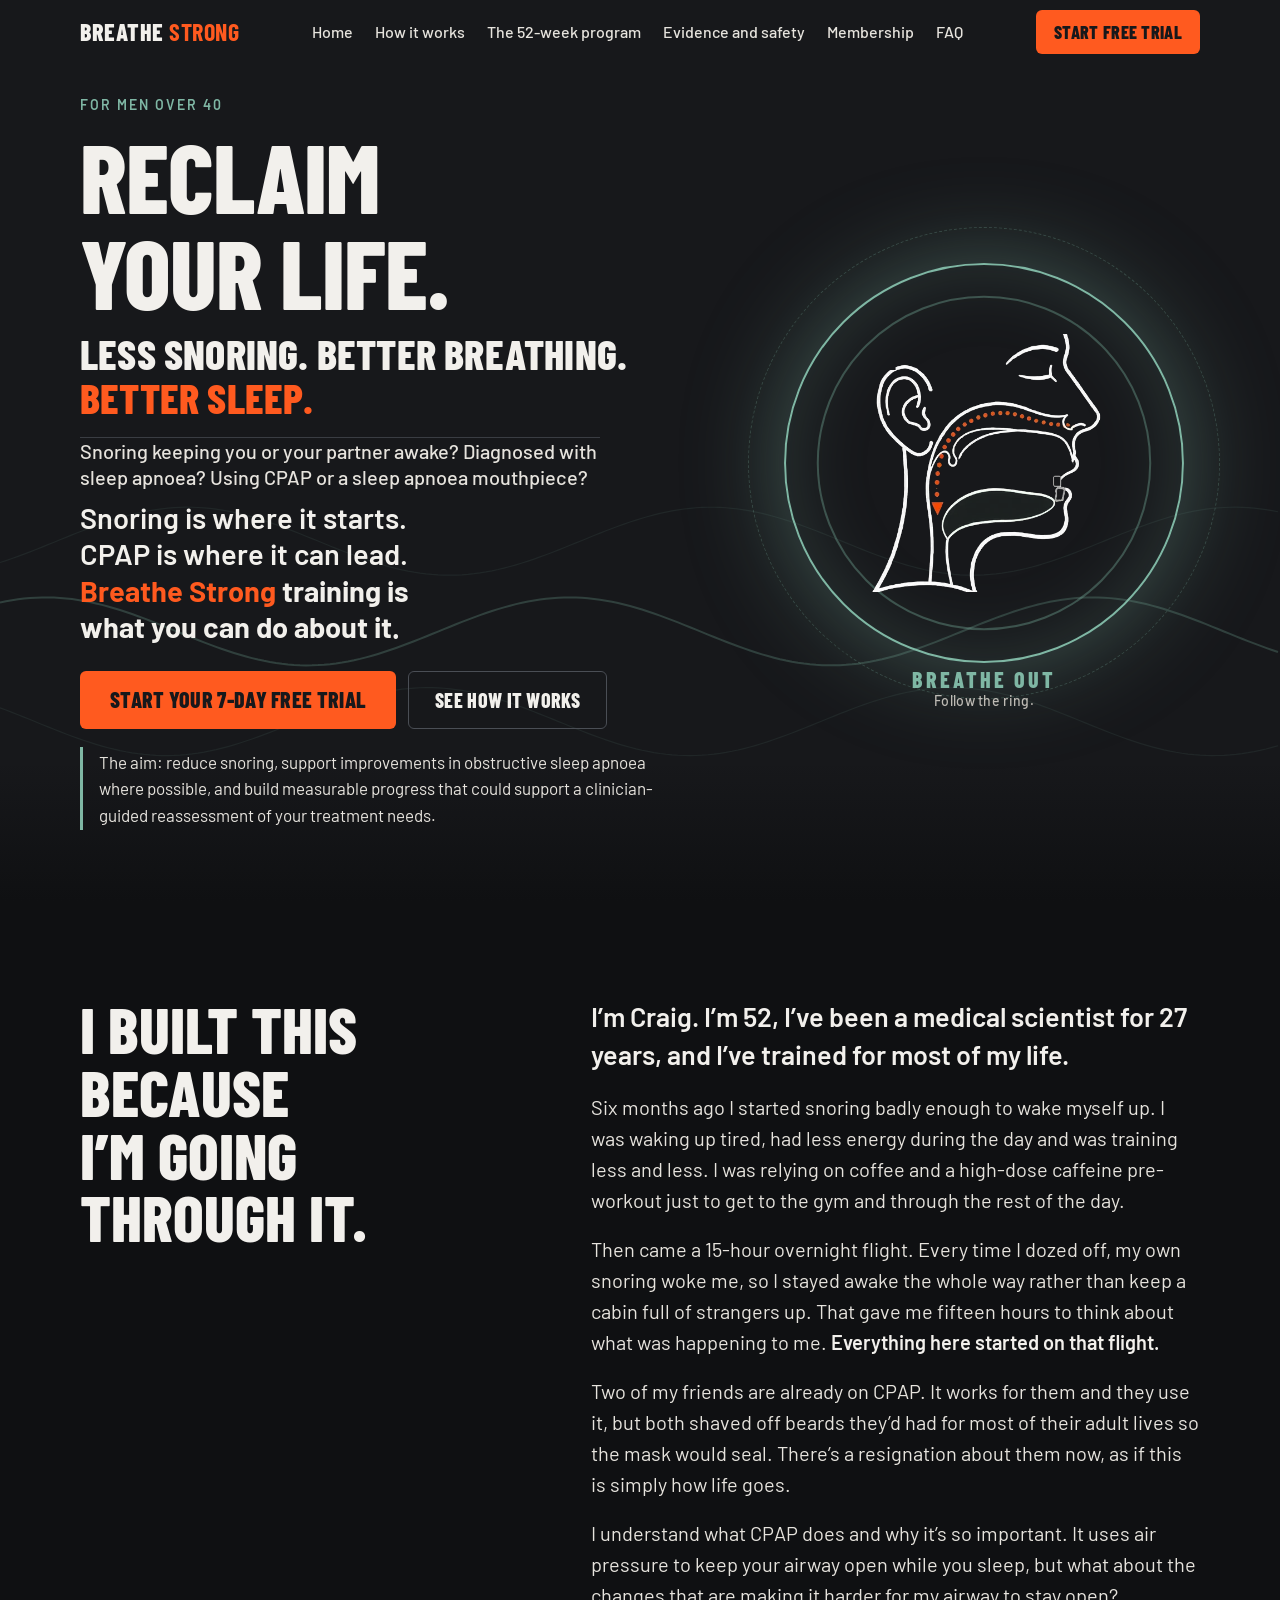
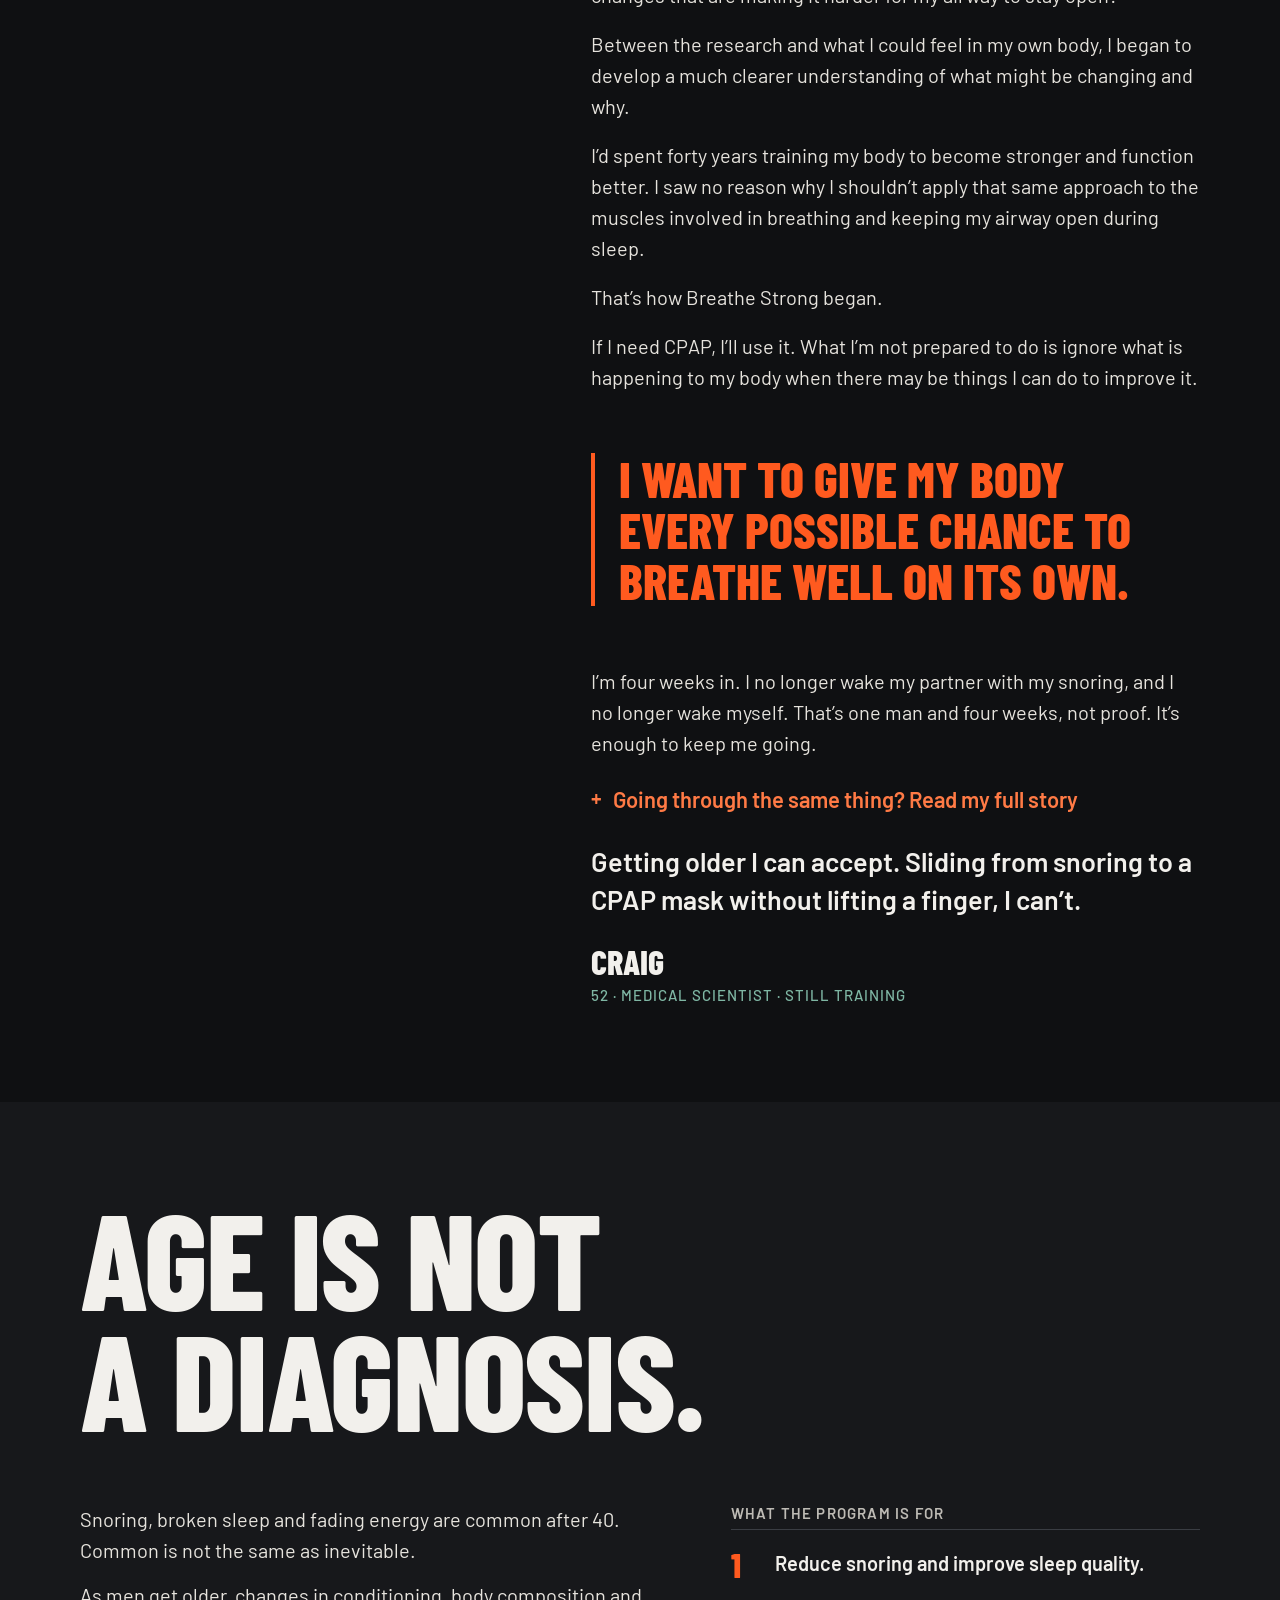
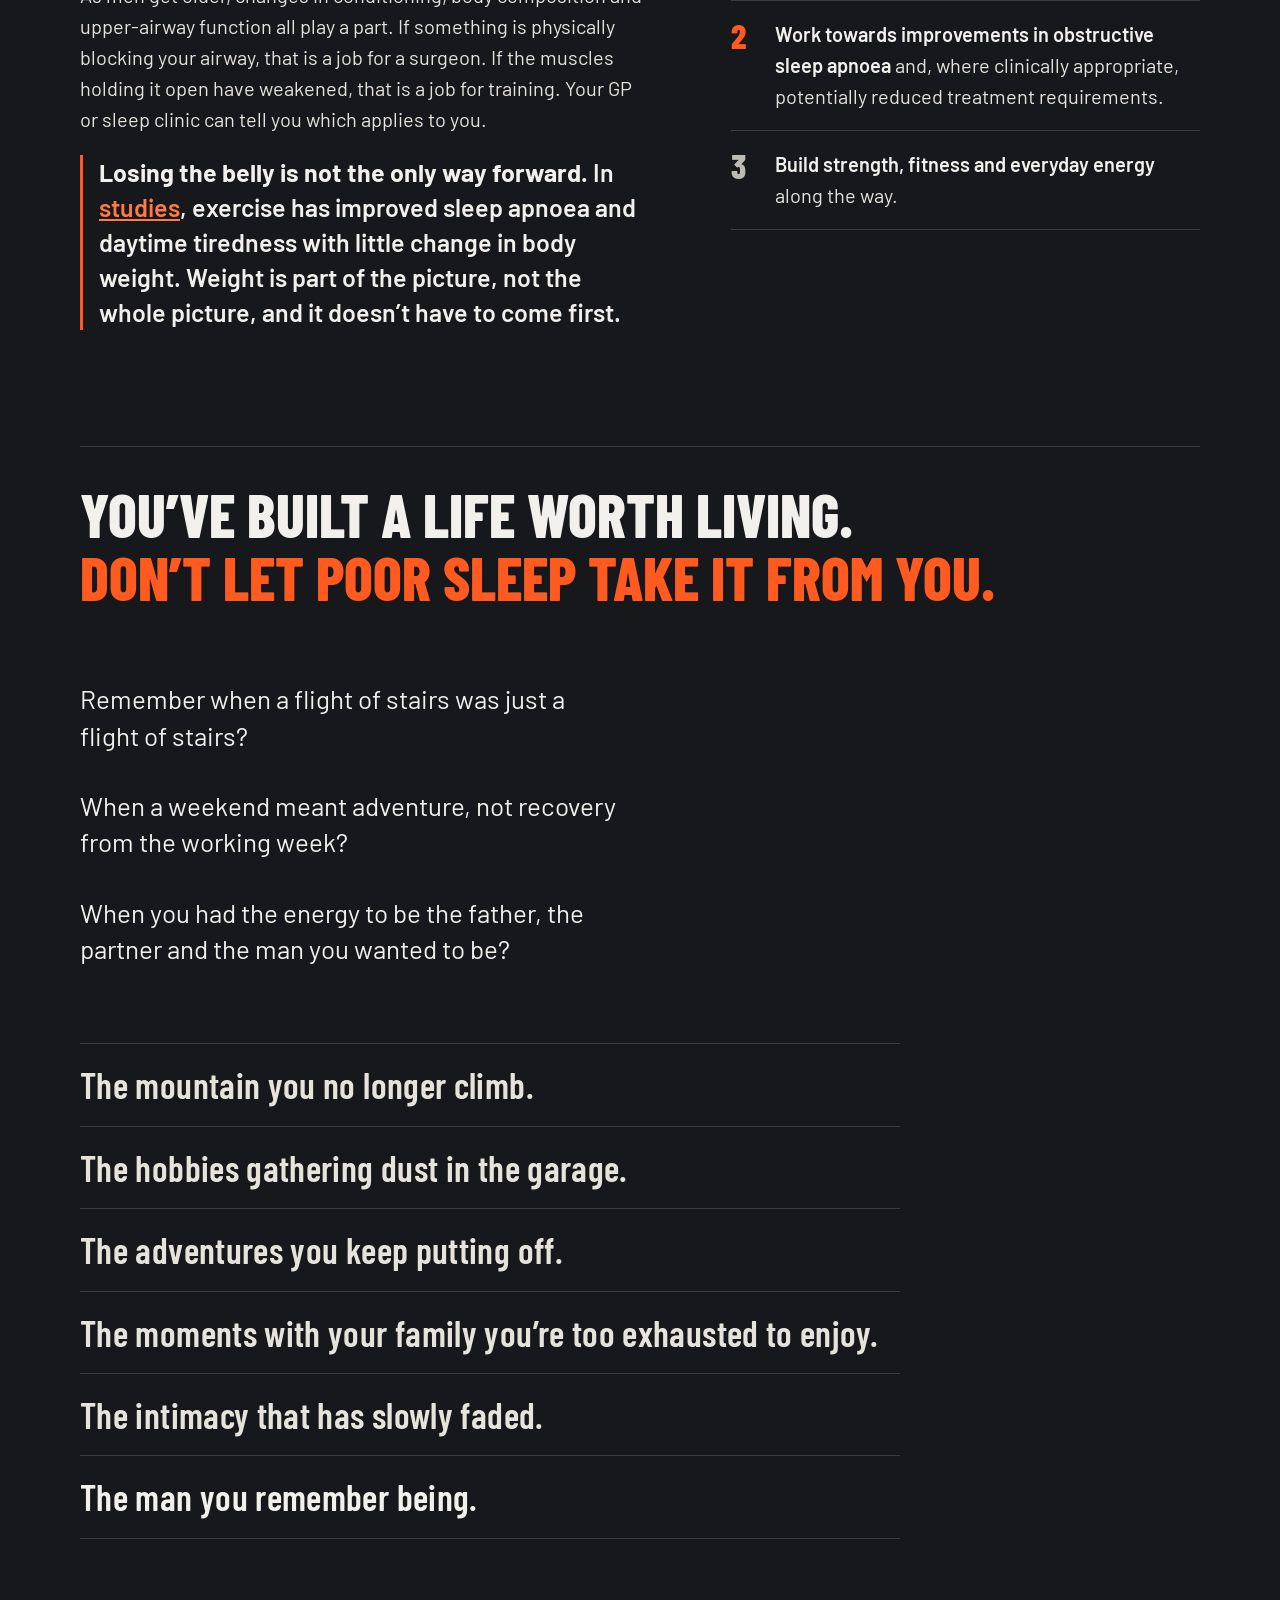
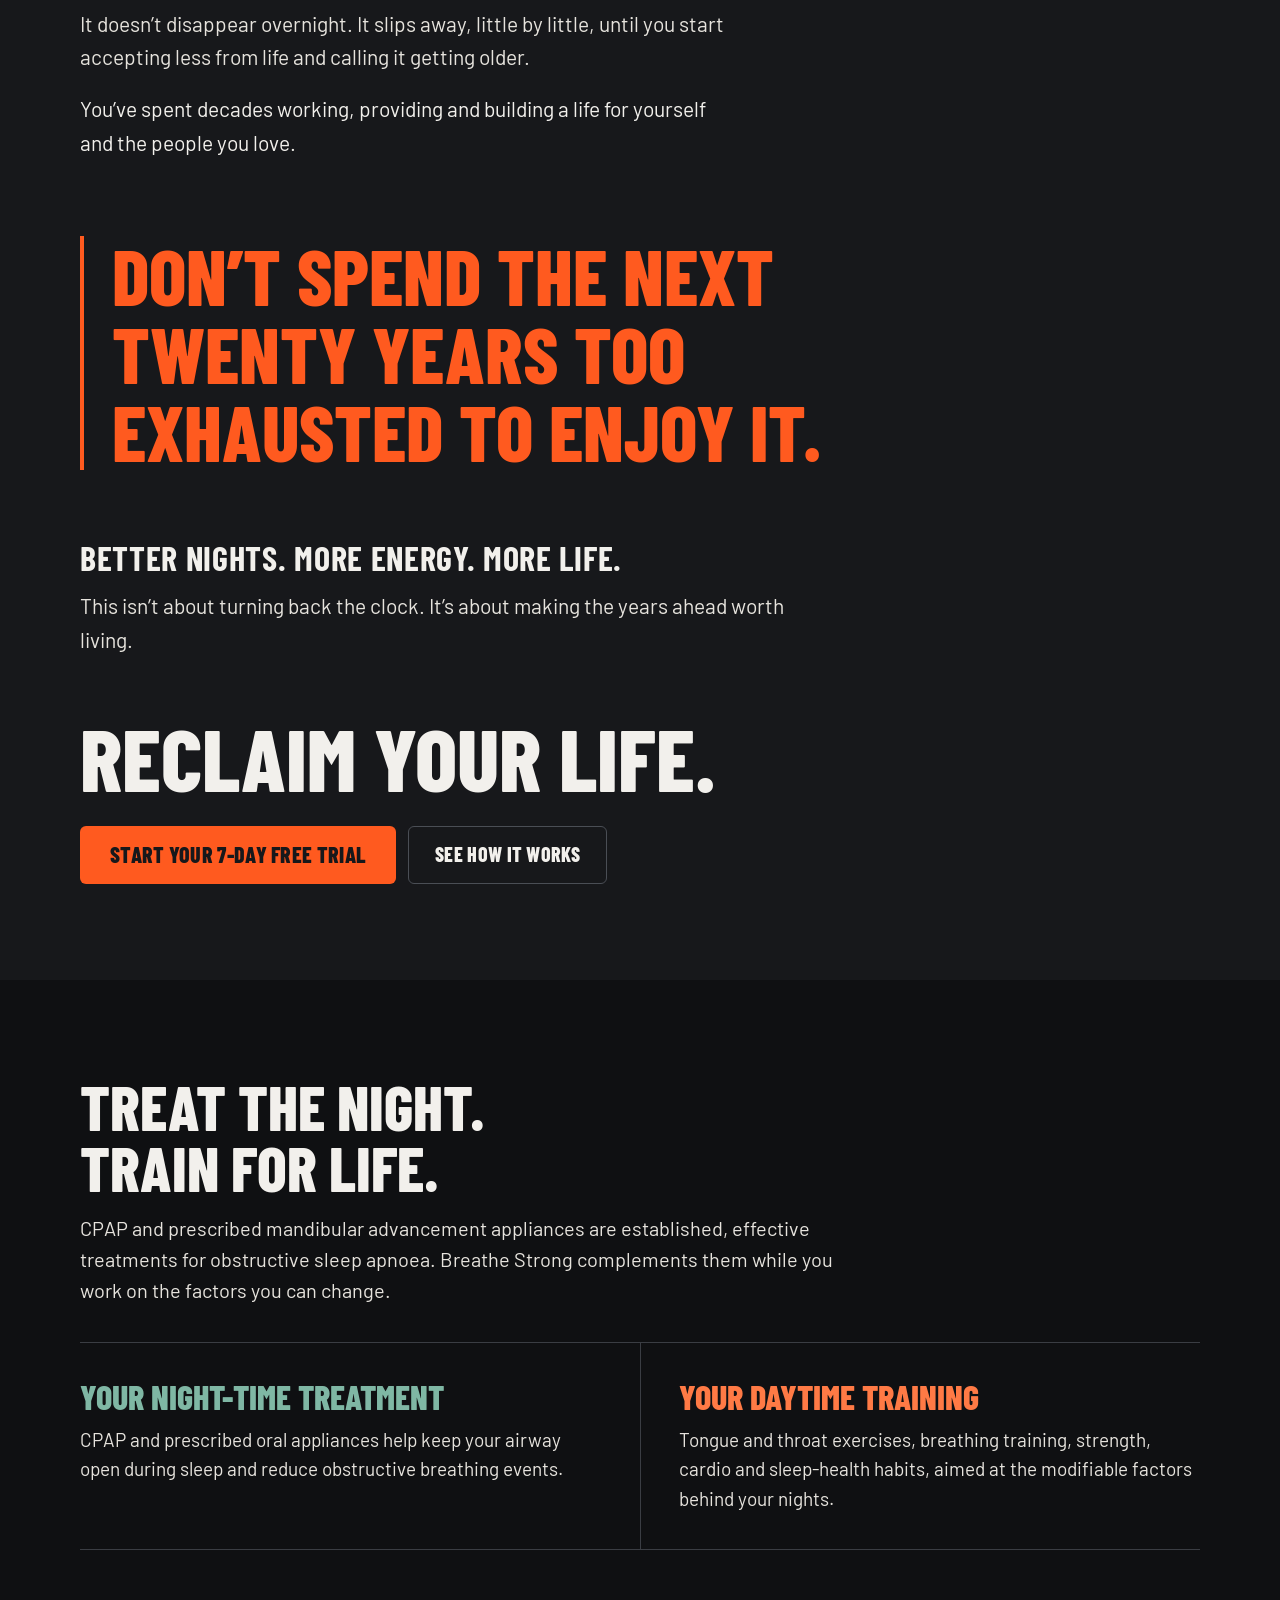
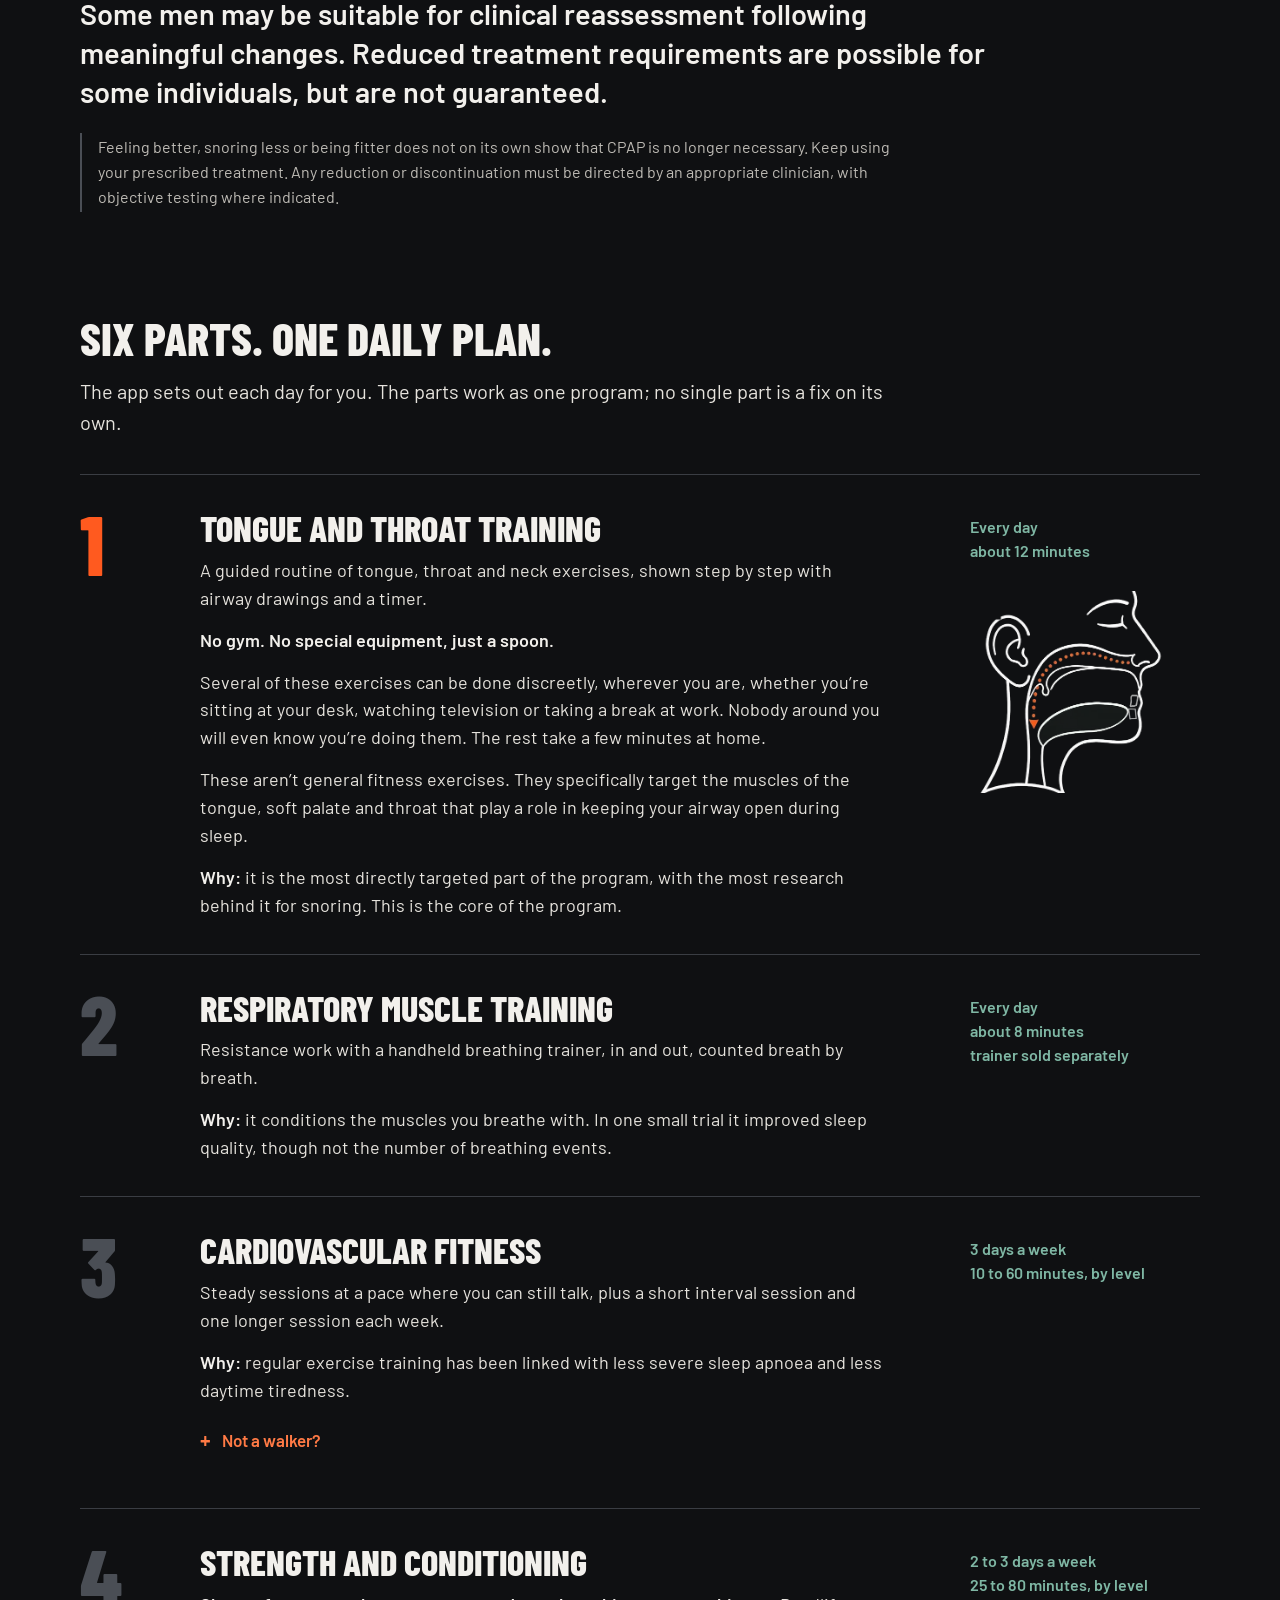
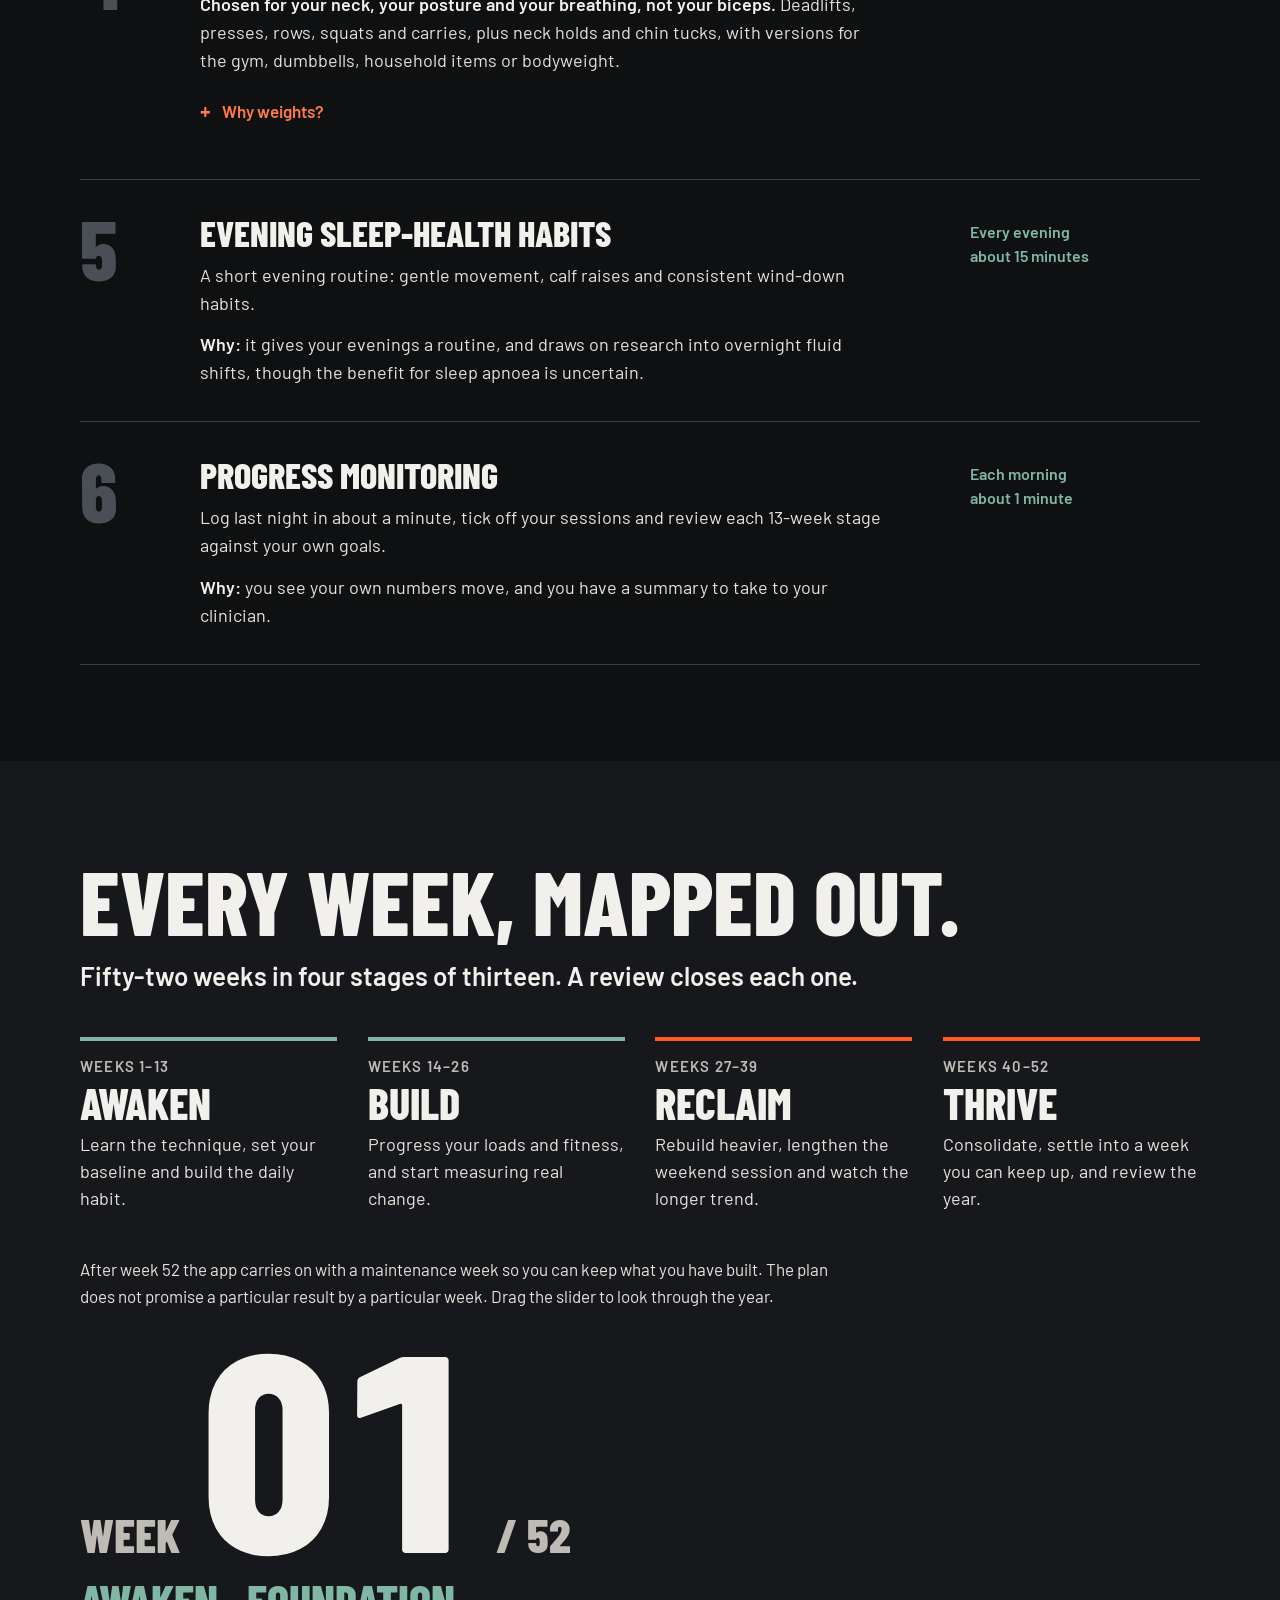
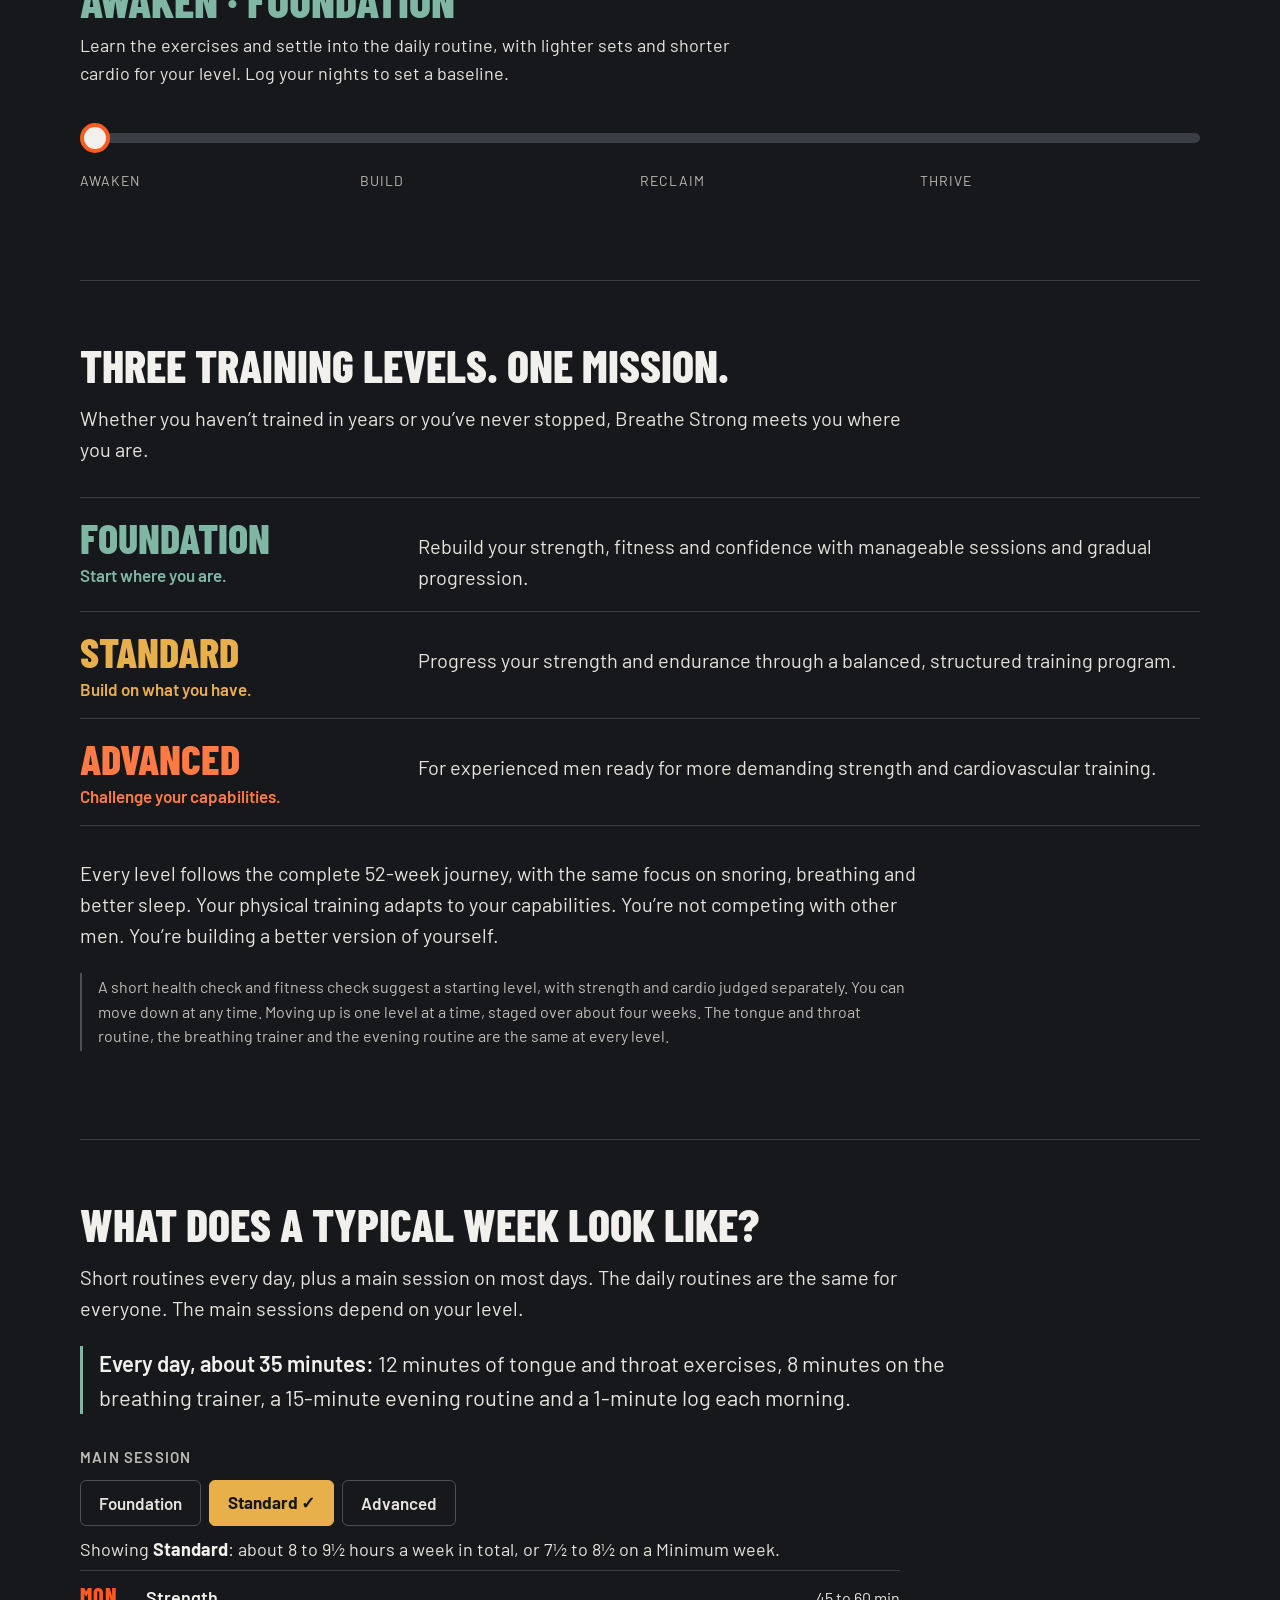
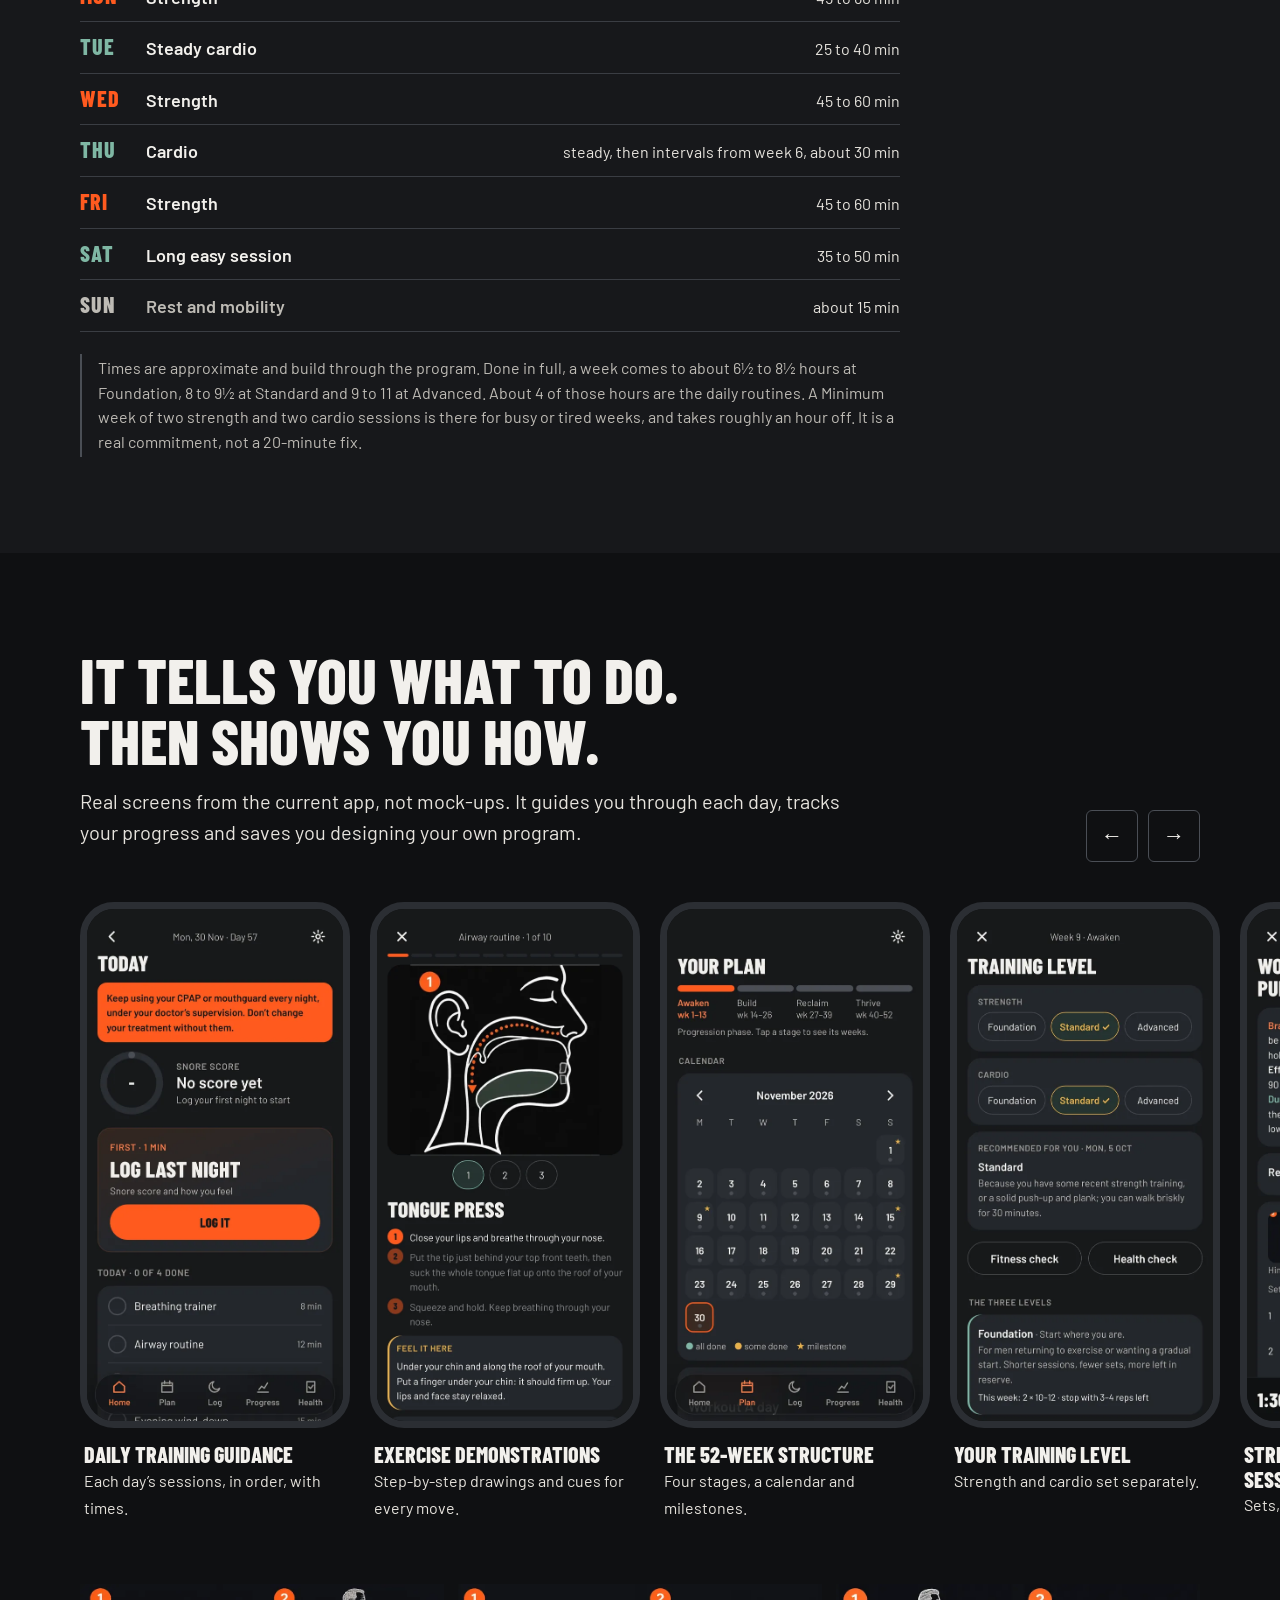
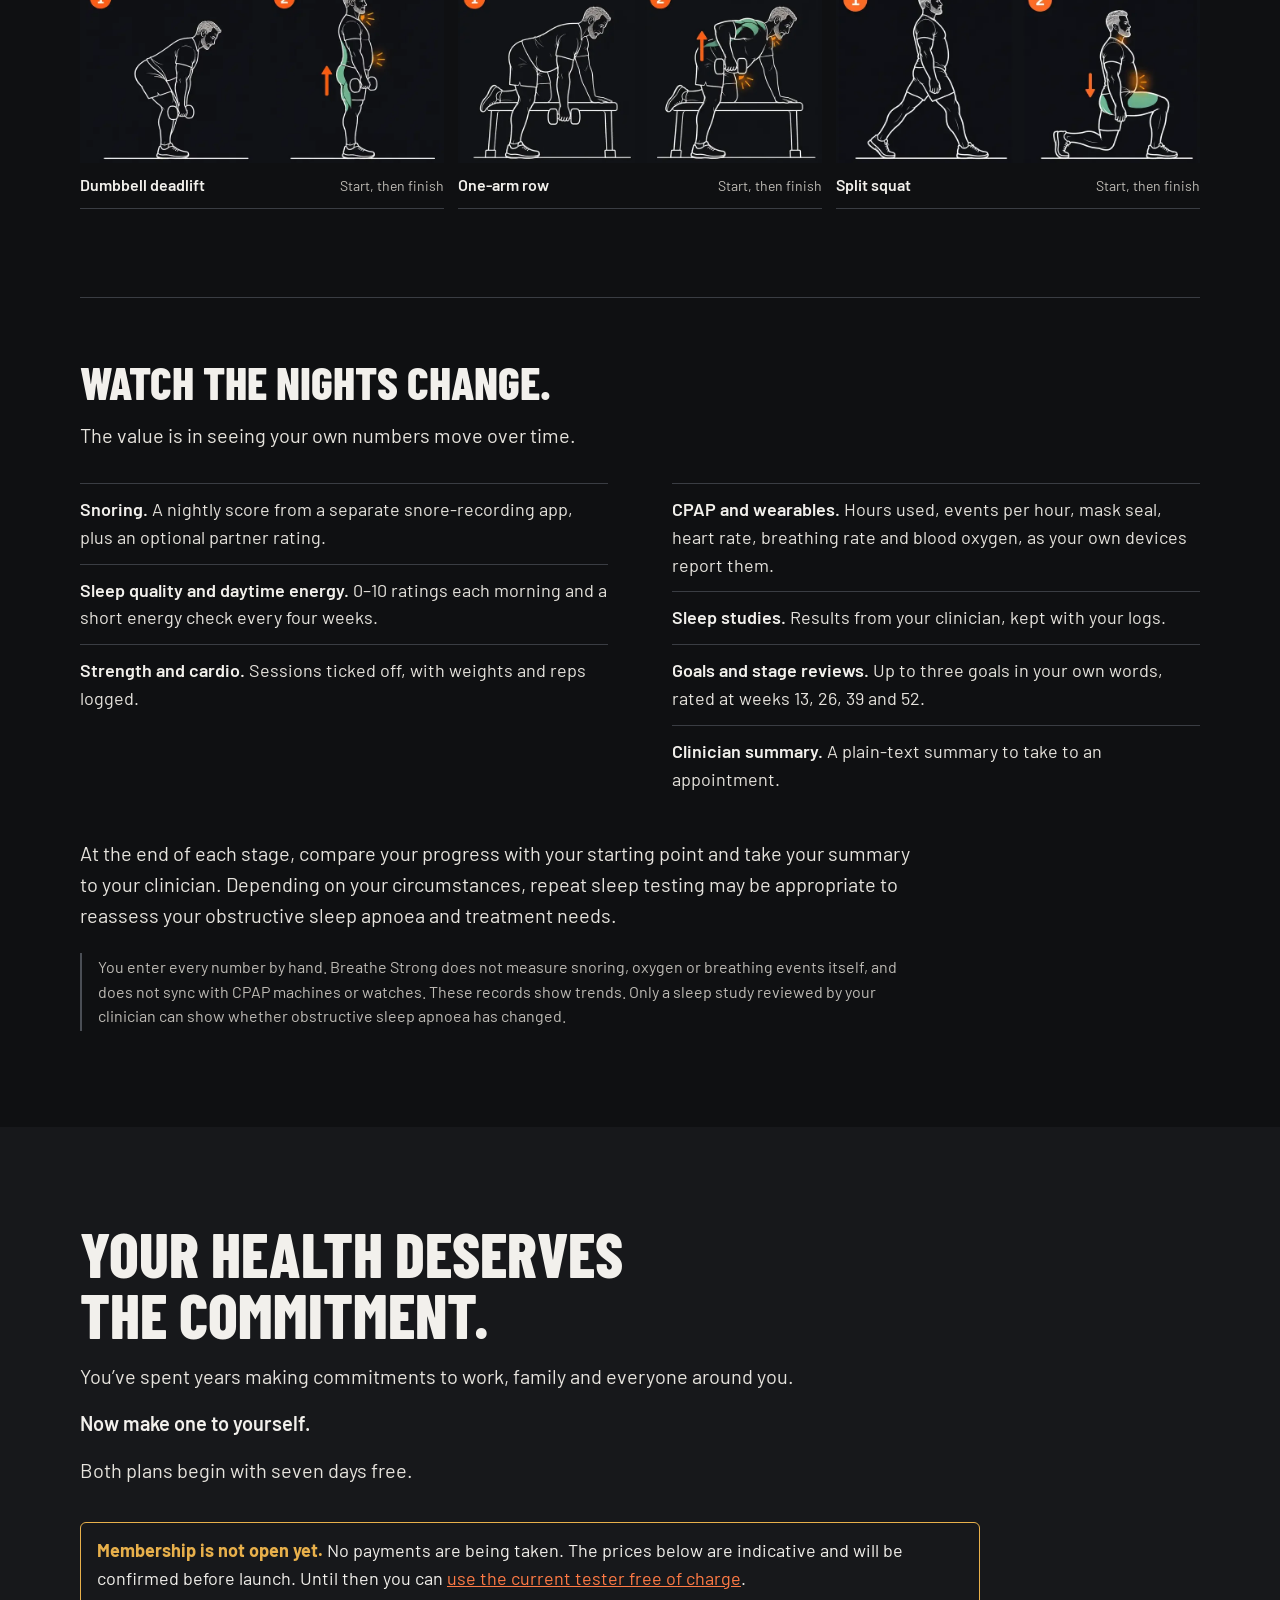
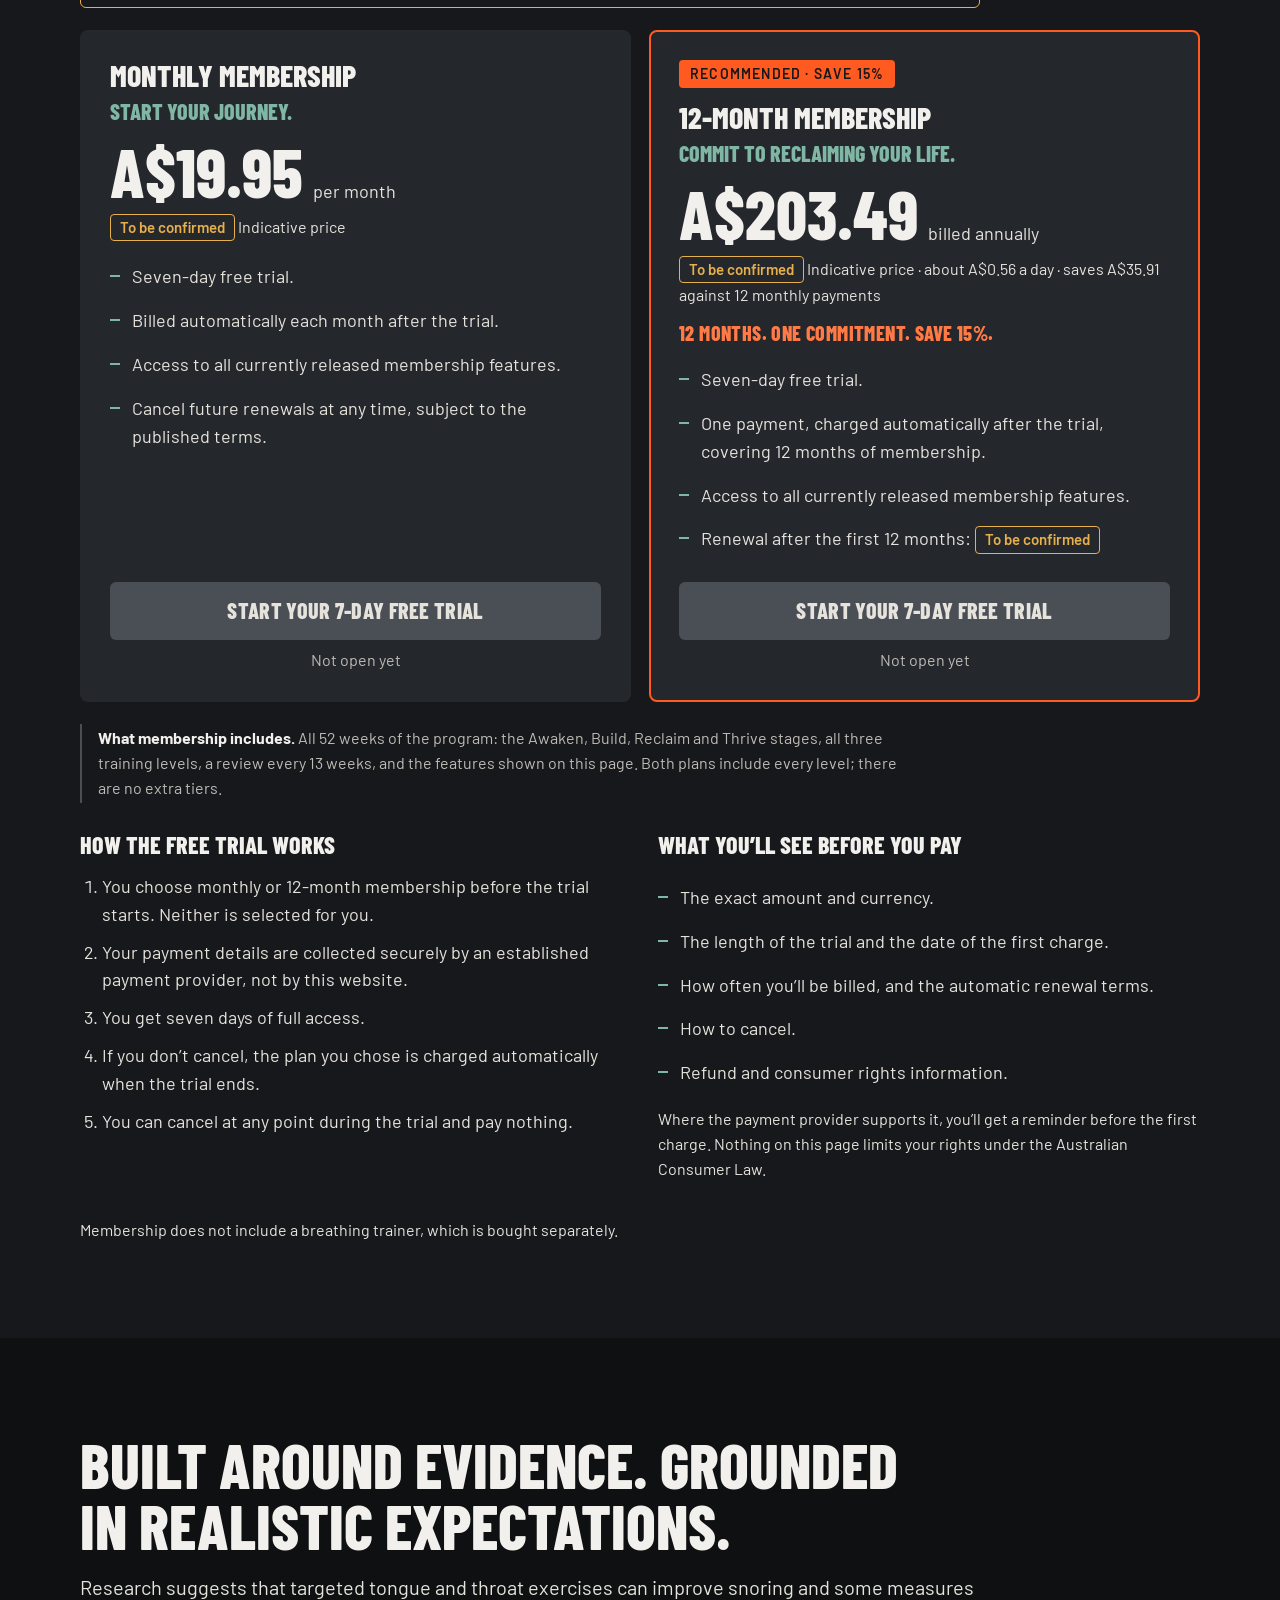
==== commit e6f3e2b0: "Founder's story: high-dose caffeine pre-workout Co-Authored-By: Claude Fable 5.2 <noreply@anthropic." ====
--- a/index.html
+++ b/index.html
@@ -80,7 +80,7 @@
     <h2>I built this because I’m going through it.</h2>
     <div class="story">
       <p class="lede">I’m Craig. I’m 52, I’ve been a medical scientist for 27 years, and I’ve trained for most of my life.</p>
-      <p>Six months ago I started snoring badly enough to wake myself up. I was waking up tired, had less energy during the day and was training less and less. I was relying on coffee and a caffeine pre-workout just to get to the gym and through the day.</p>
+      <p>Six months ago I started snoring badly enough to wake myself up. I was waking up tired, had less energy during the day and was training less and less. I was relying on coffee and a high-dose caffeine pre-workout just to get to the gym and through the rest of the day.</p>
       <p>Then came a 15-hour overnight flight. Every time I dozed off, my own snoring woke me, so I stayed awake the whole way rather than keep a cabin full of strangers up. That gave me fifteen hours to think about what was happening to me. <b>Everything here started on that flight.</b></p>
       <p>Two of my friends are already on CPAP. It works for them and they use it, but both shaved off beards they’d had for most of their adult lives so the mask would seal. There’s a resignation about them now, as if this is simply how life goes.</p>
       <p>I understand what CPAP does and why it’s so important. It uses air pressure to keep your airway open while you sleep, but what about the changes that are making it harder for my airway to stay open?</p>
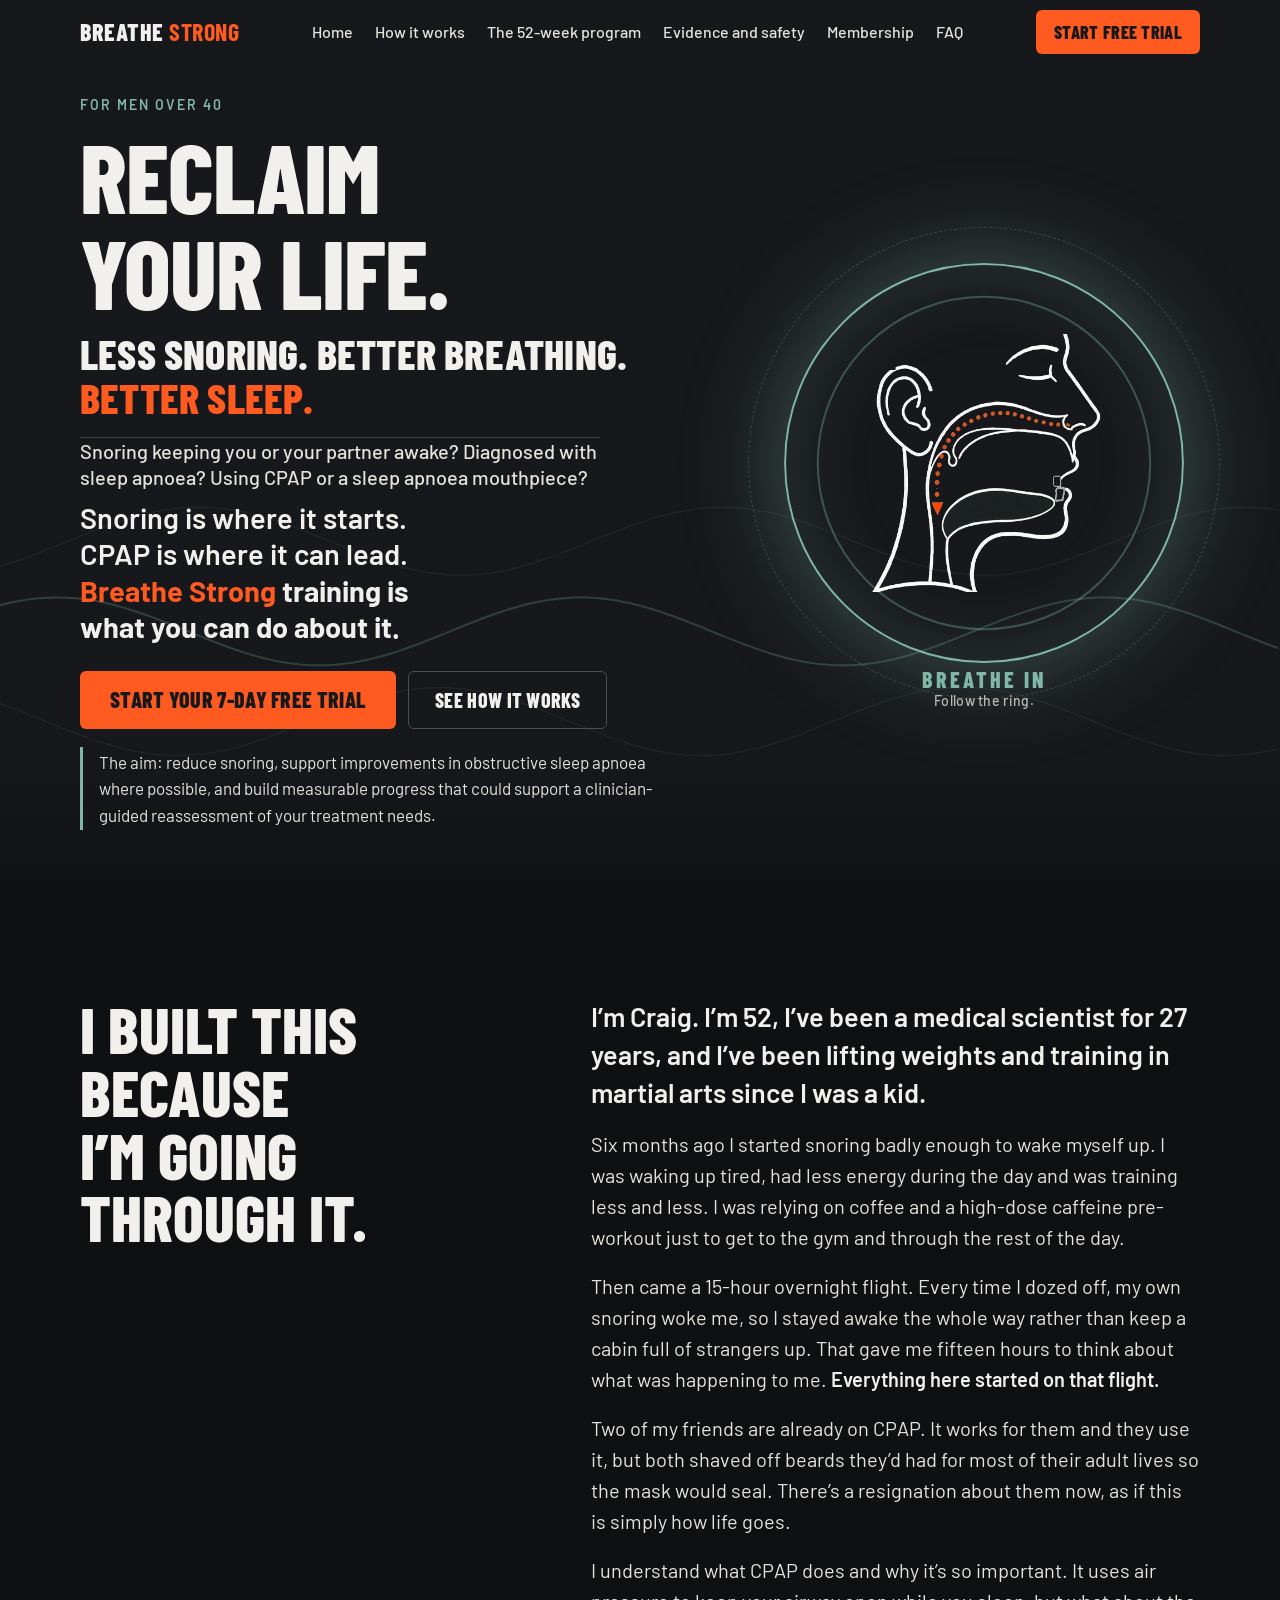
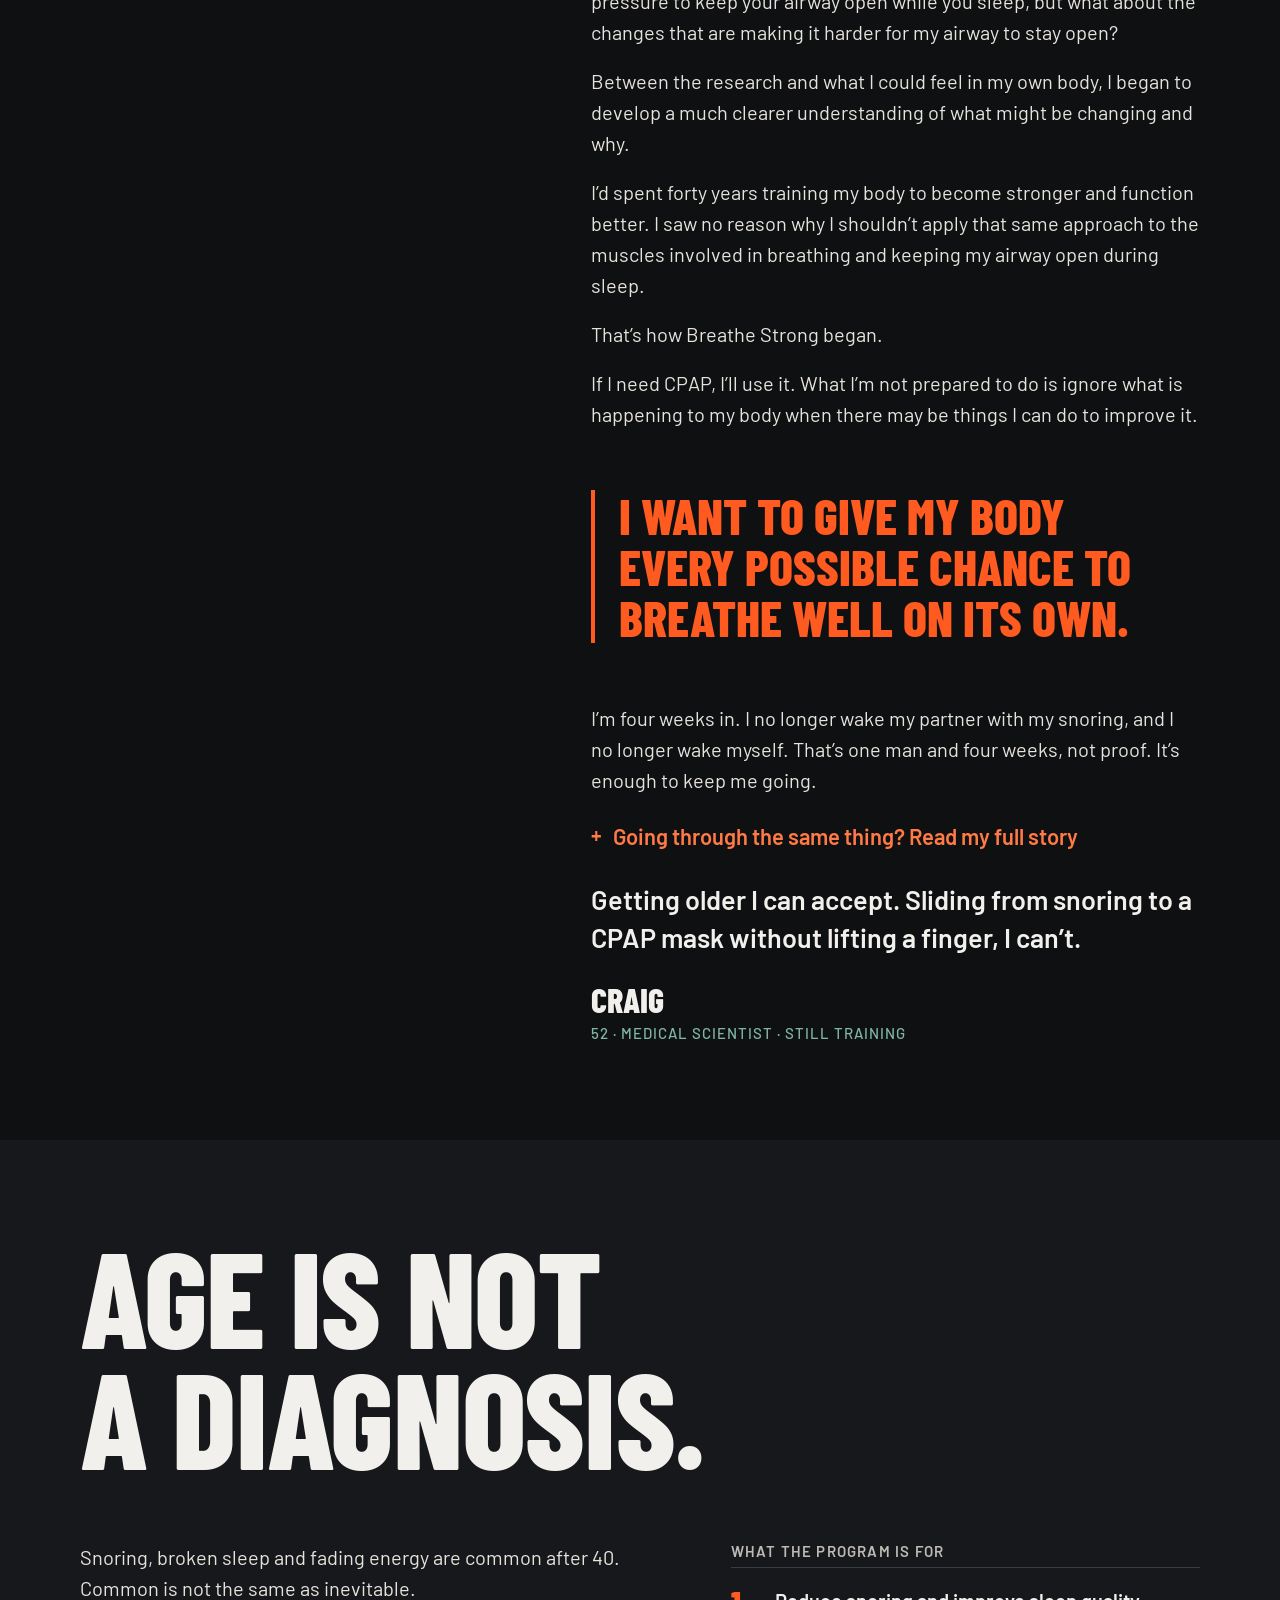
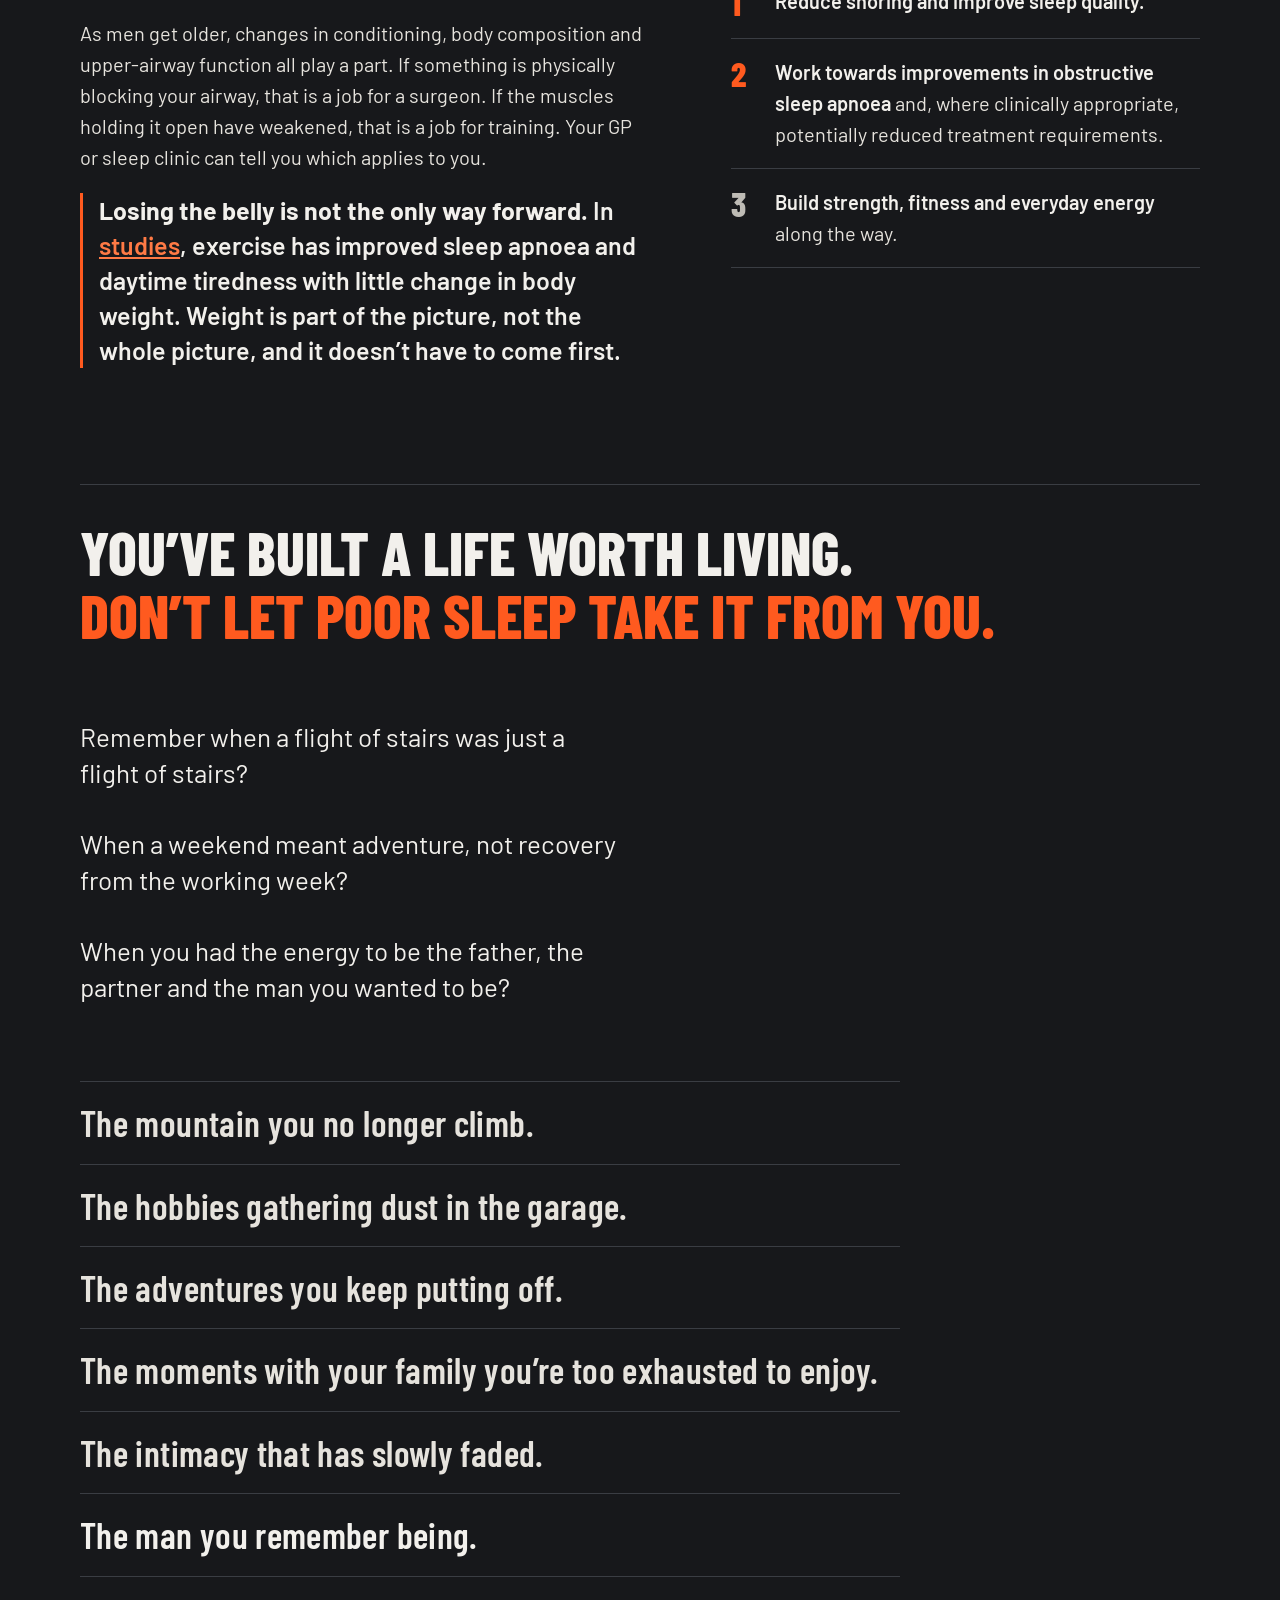
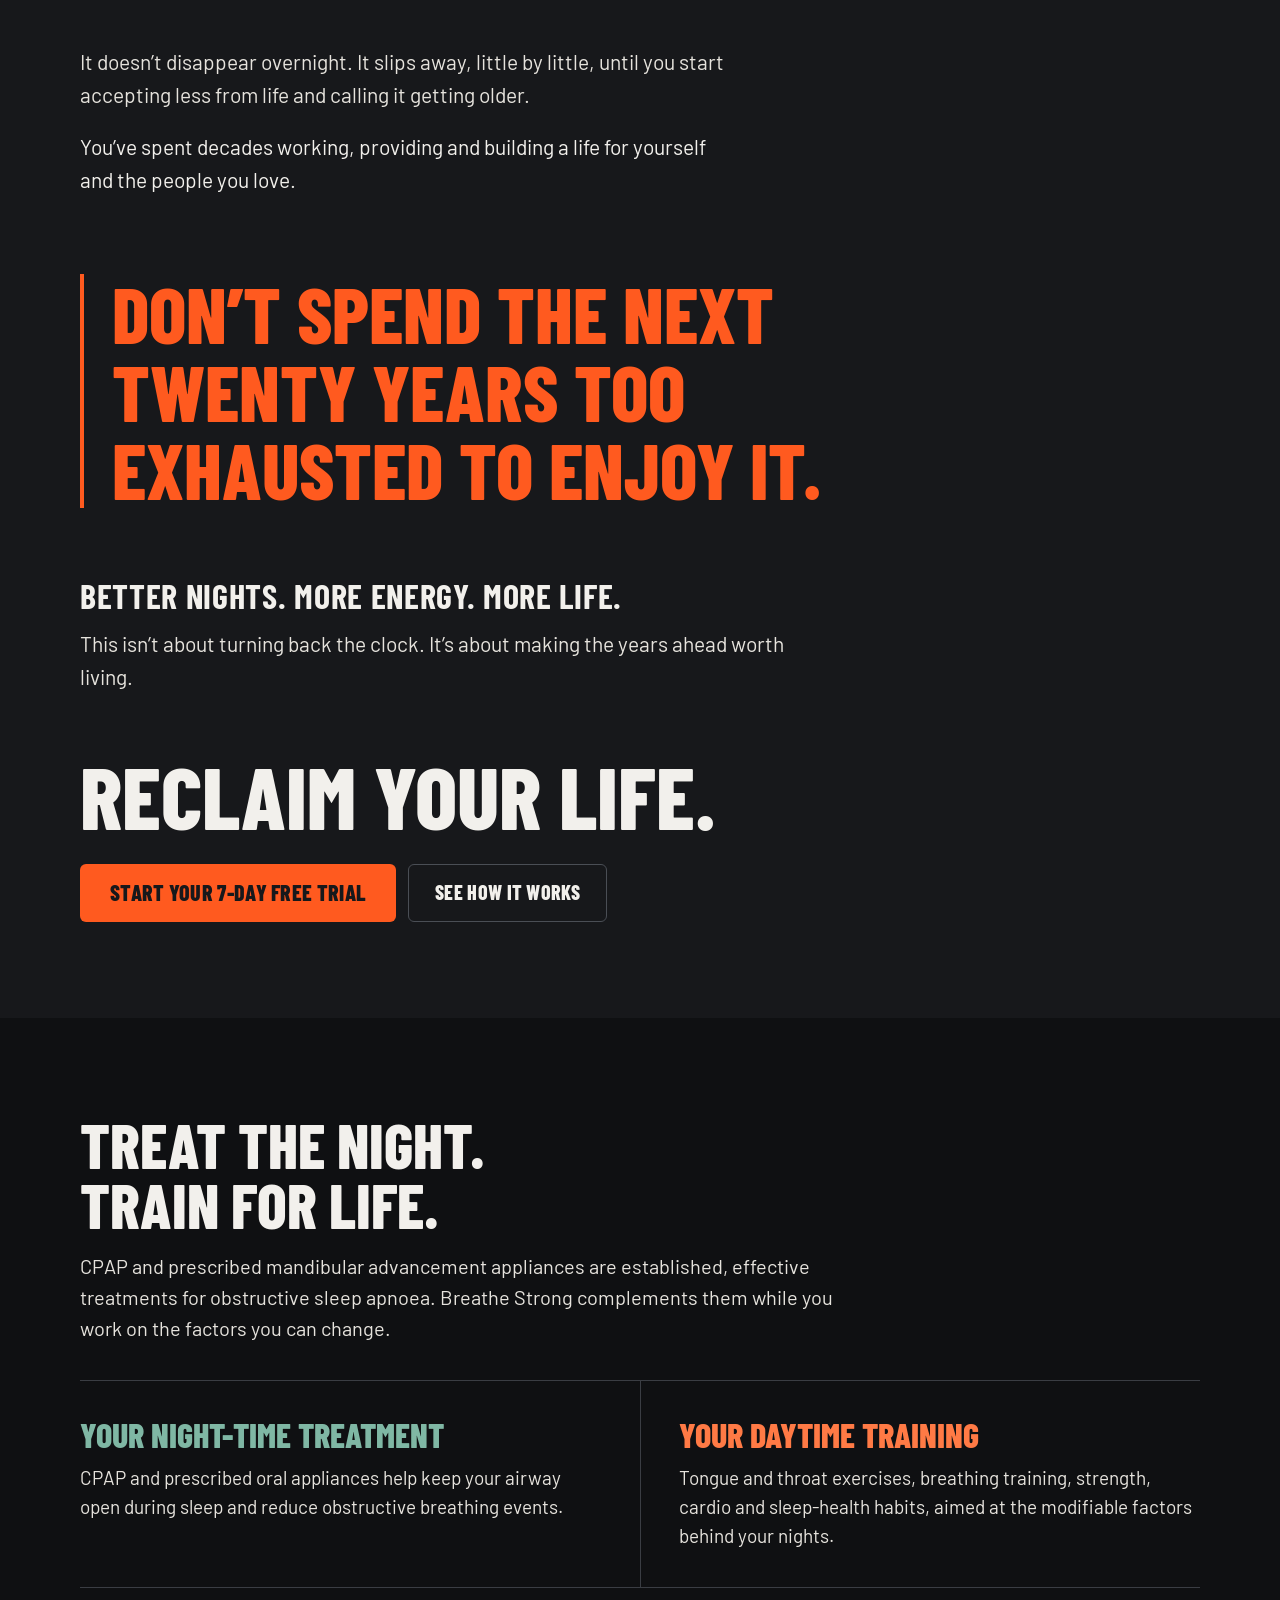
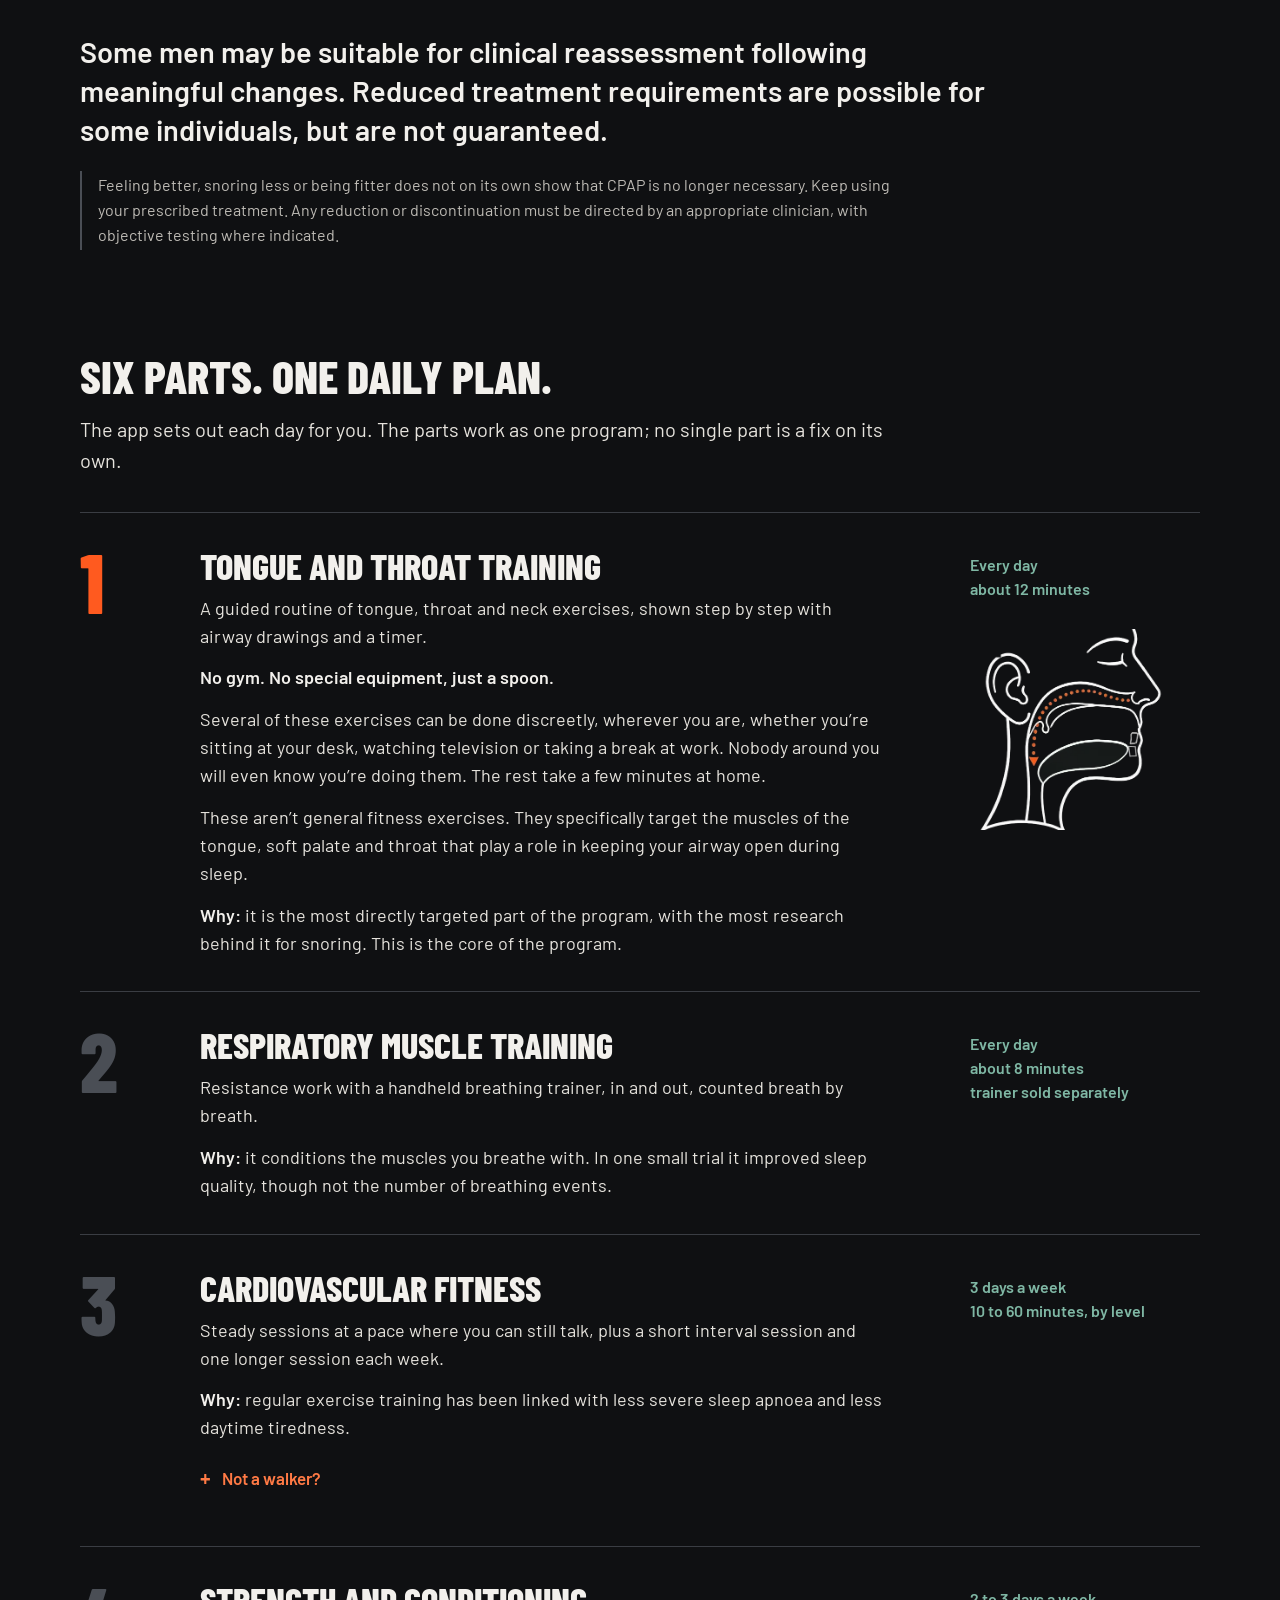
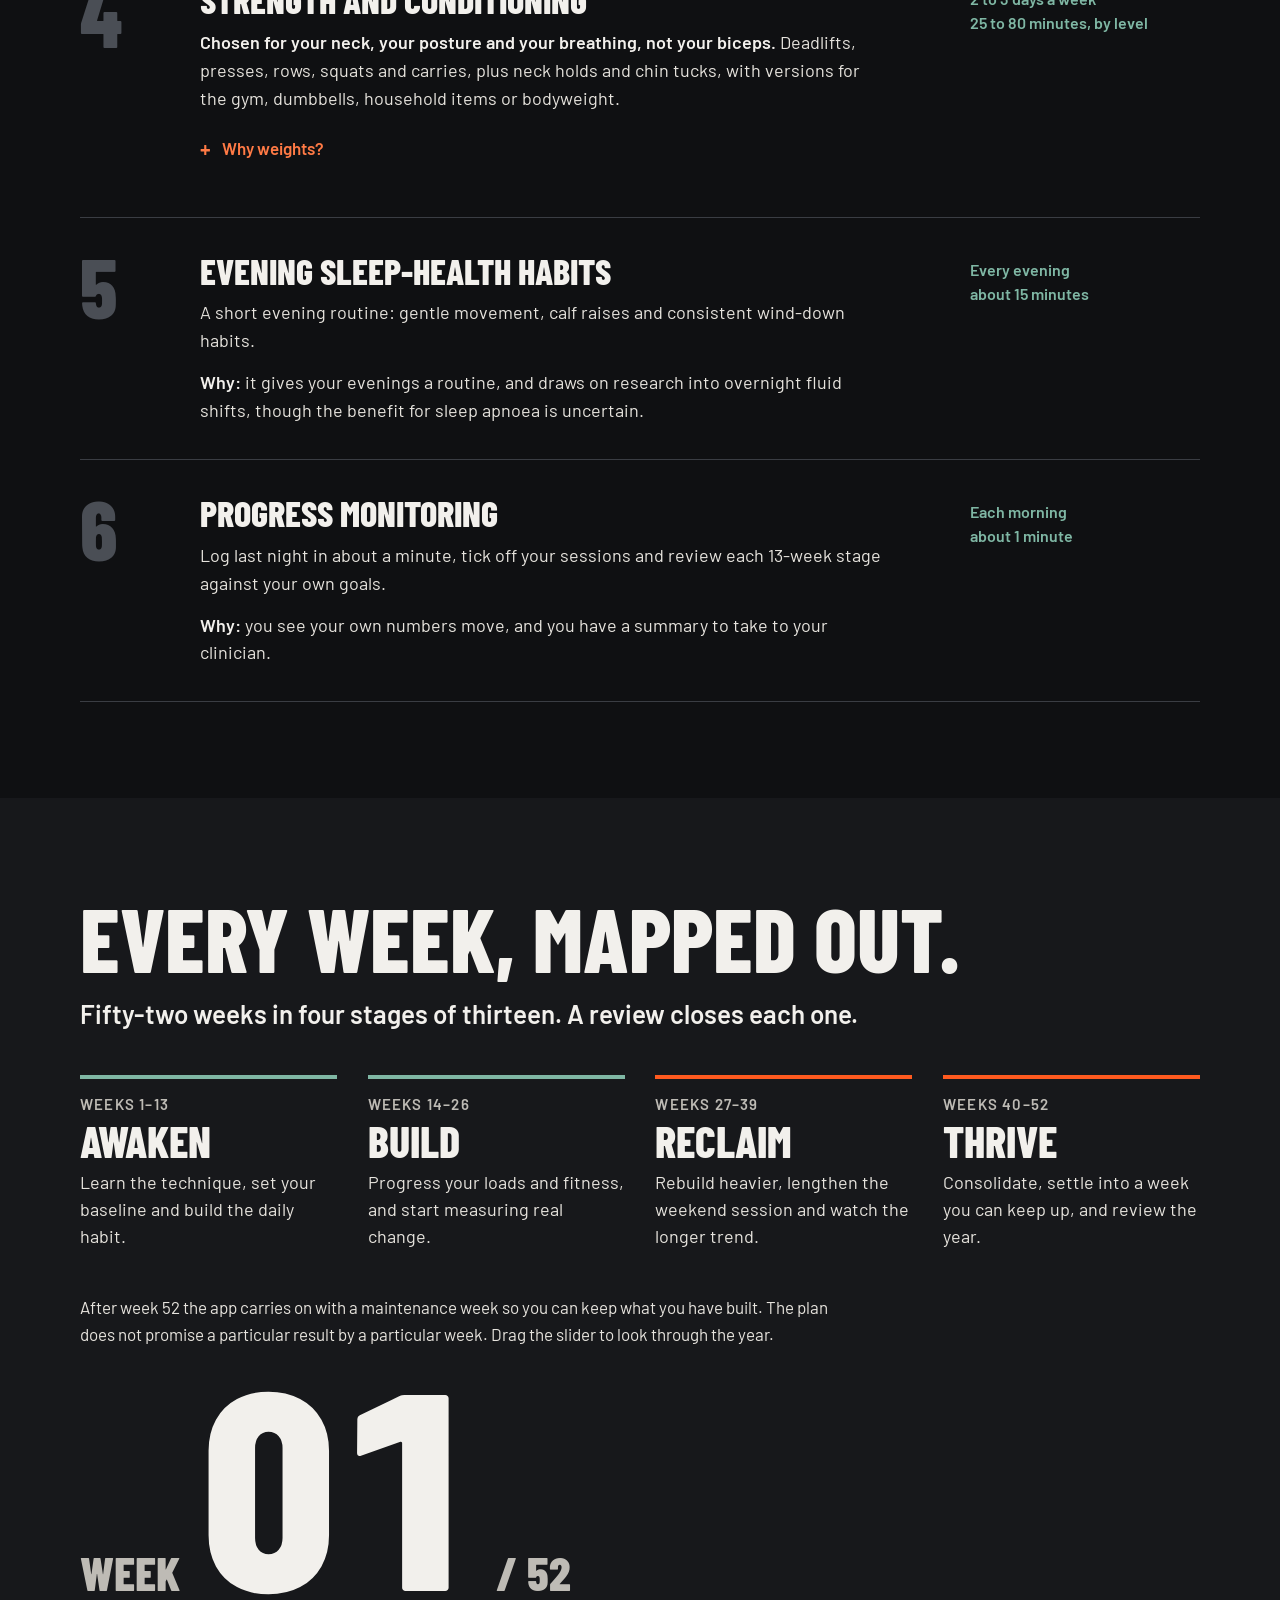
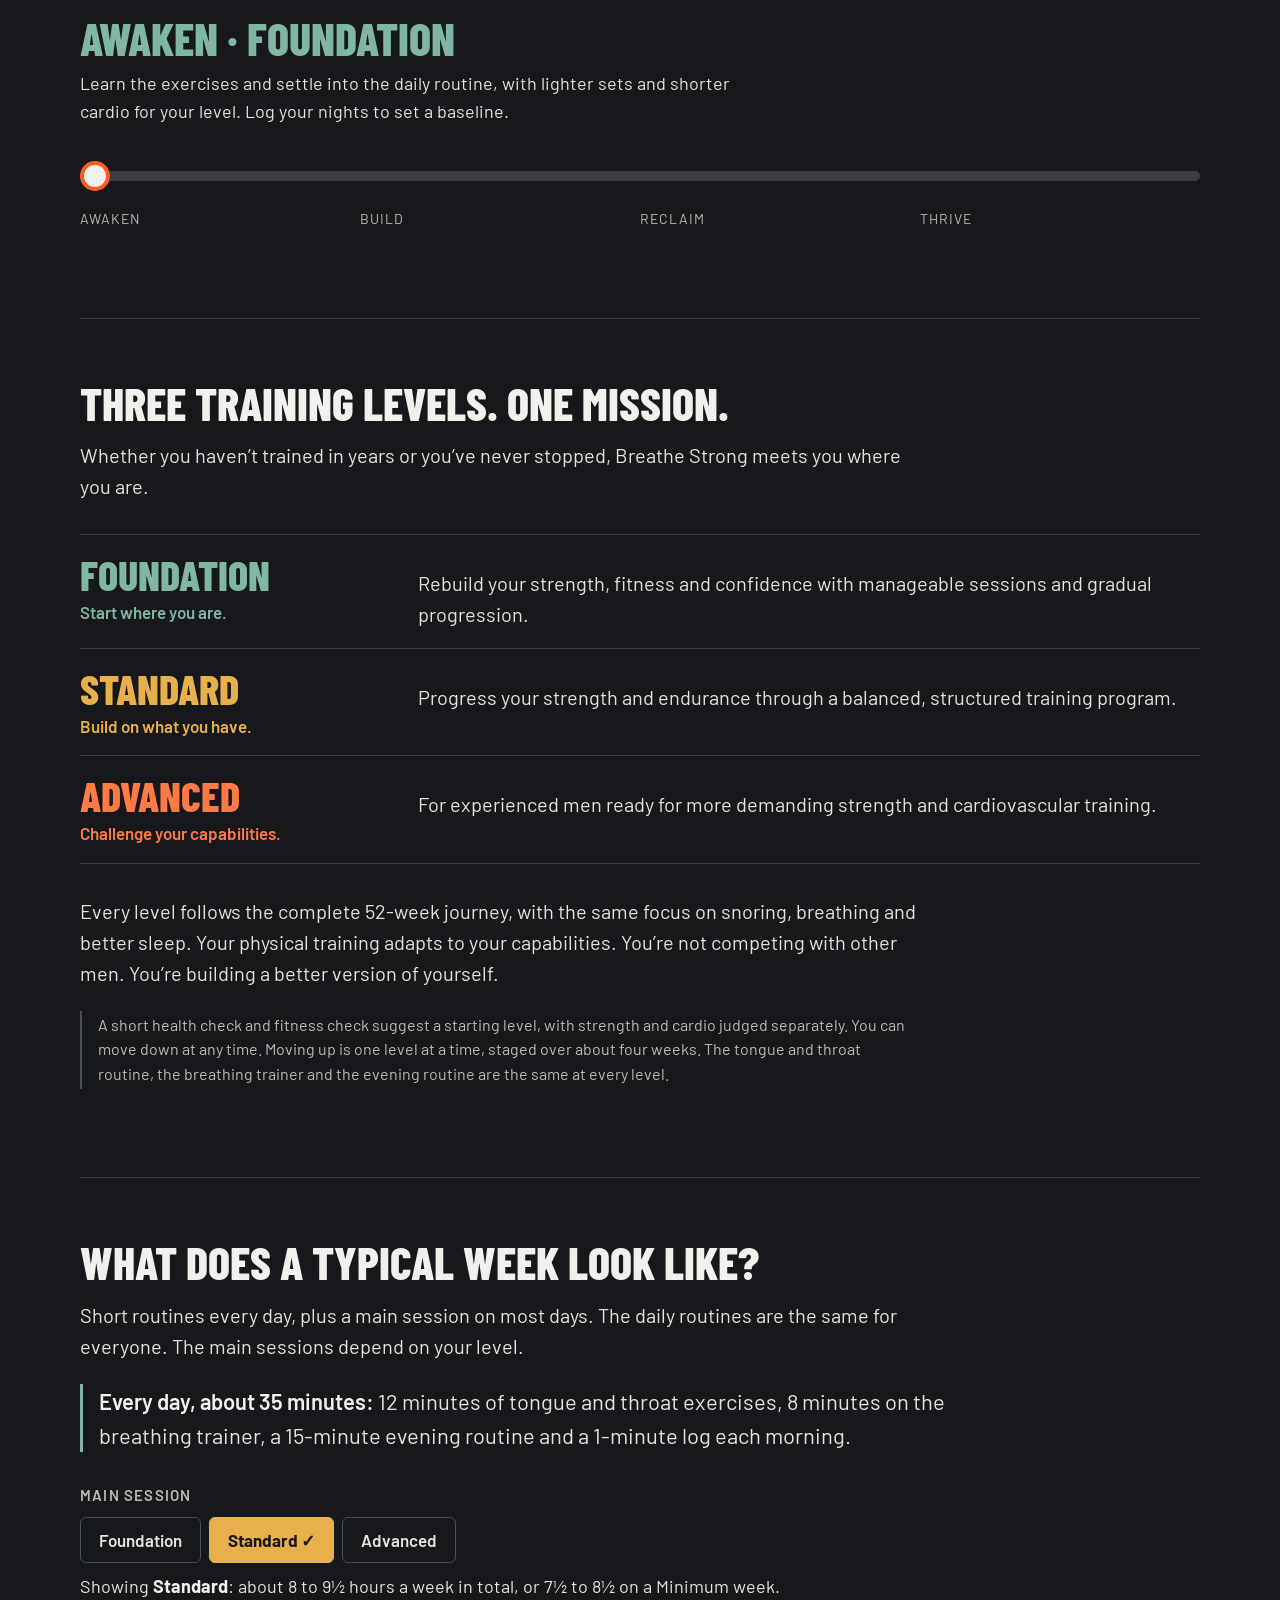
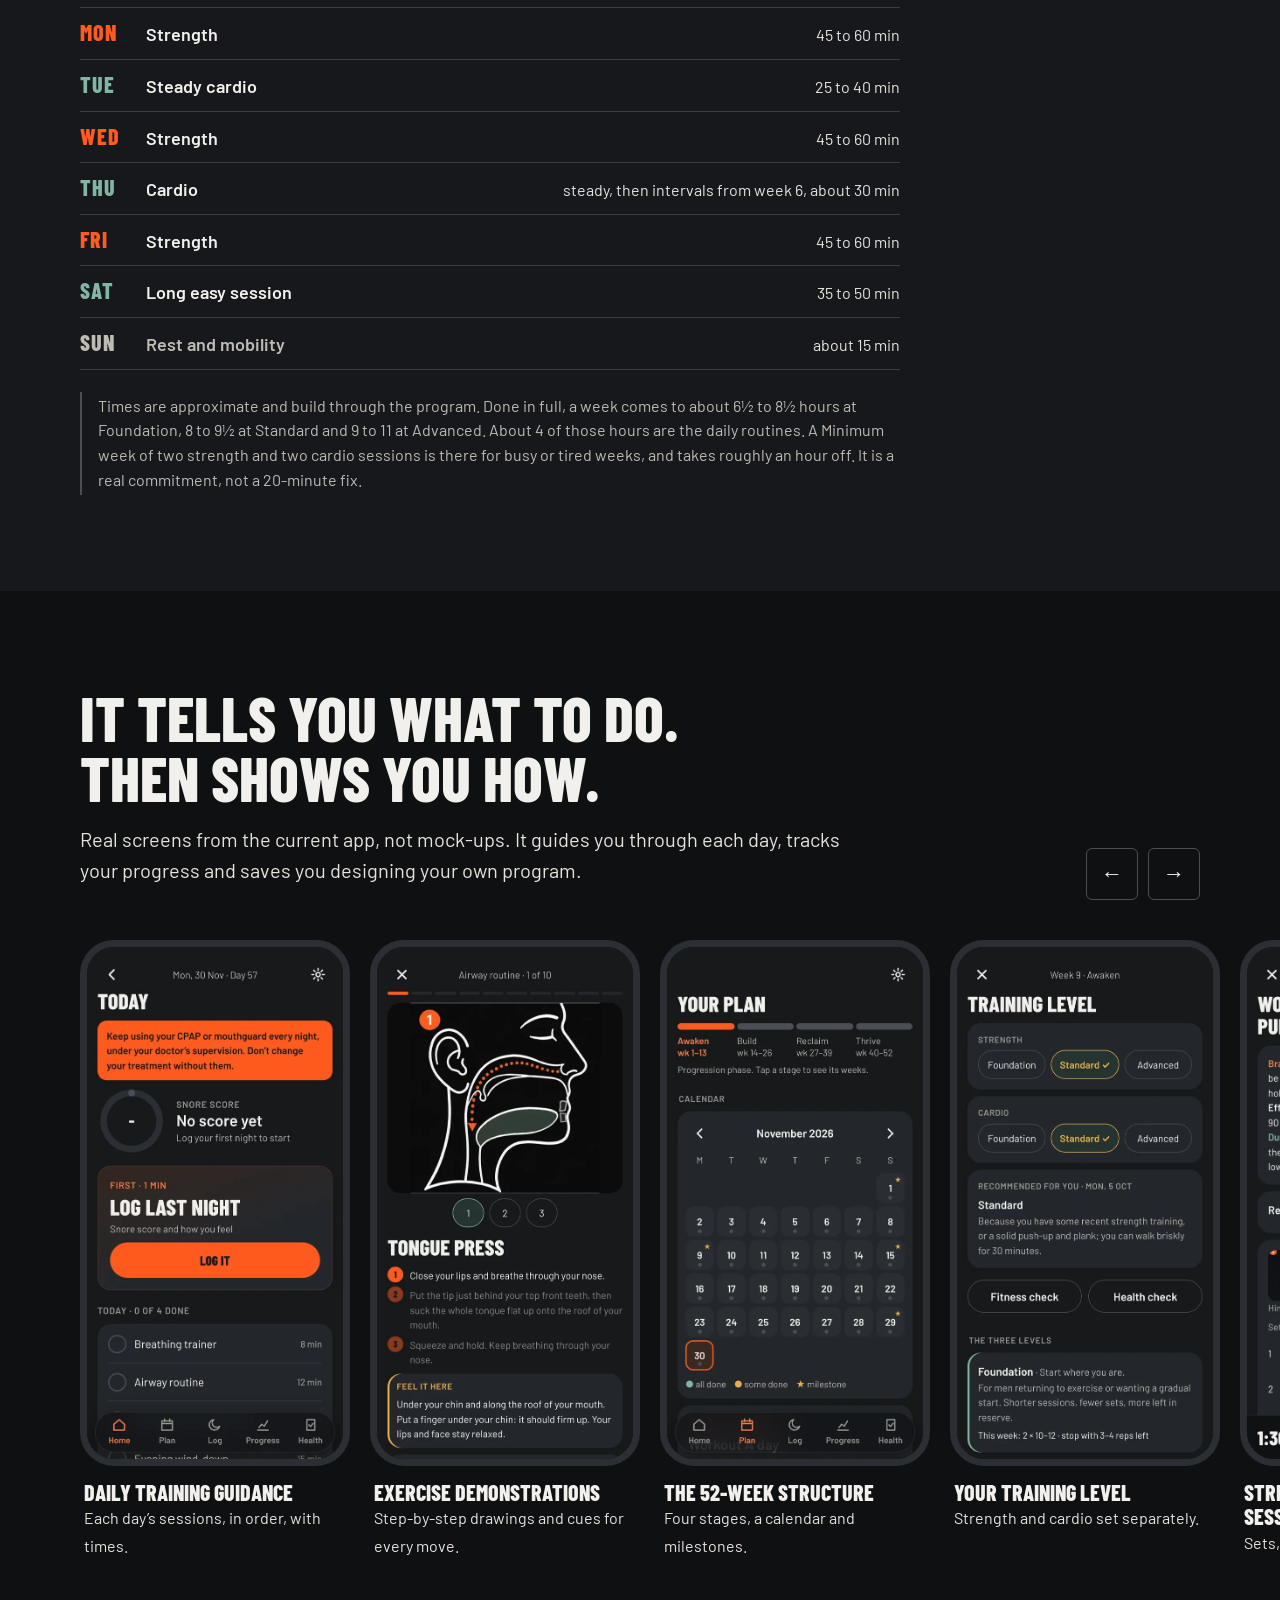
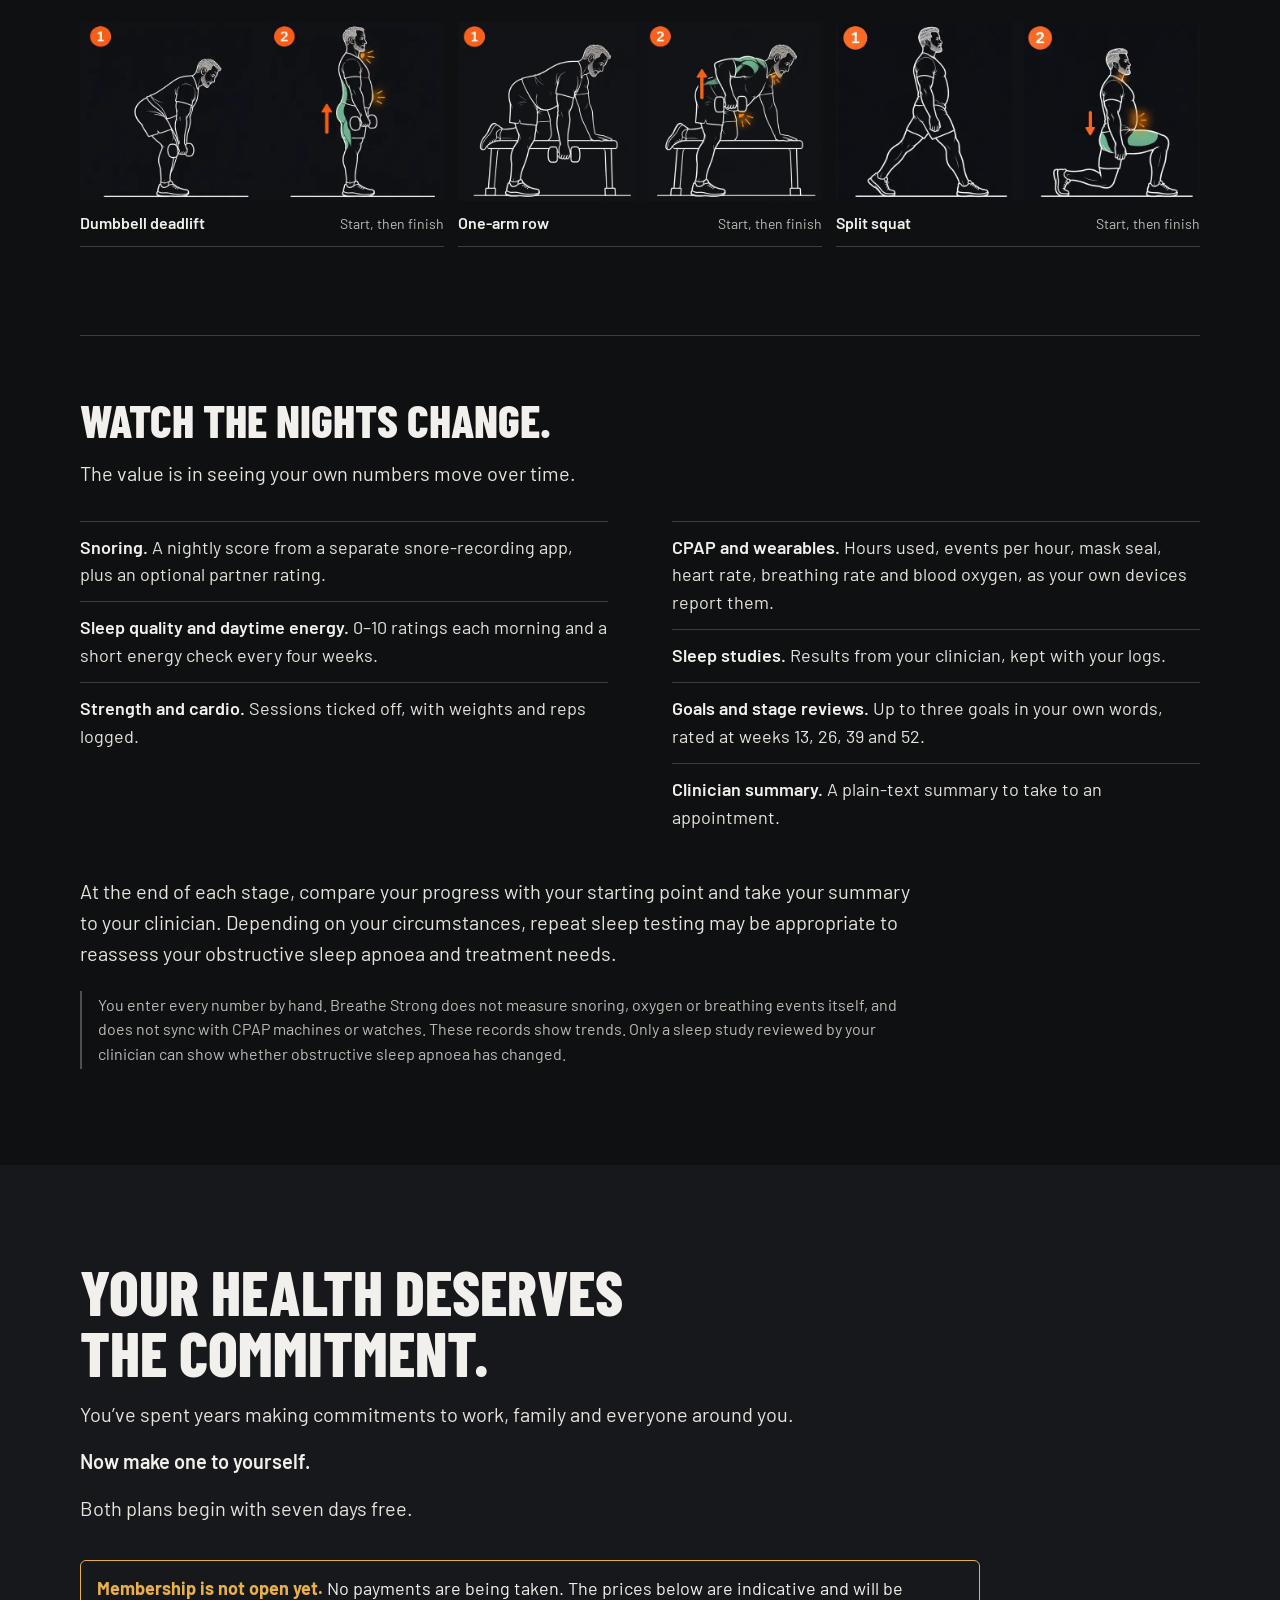
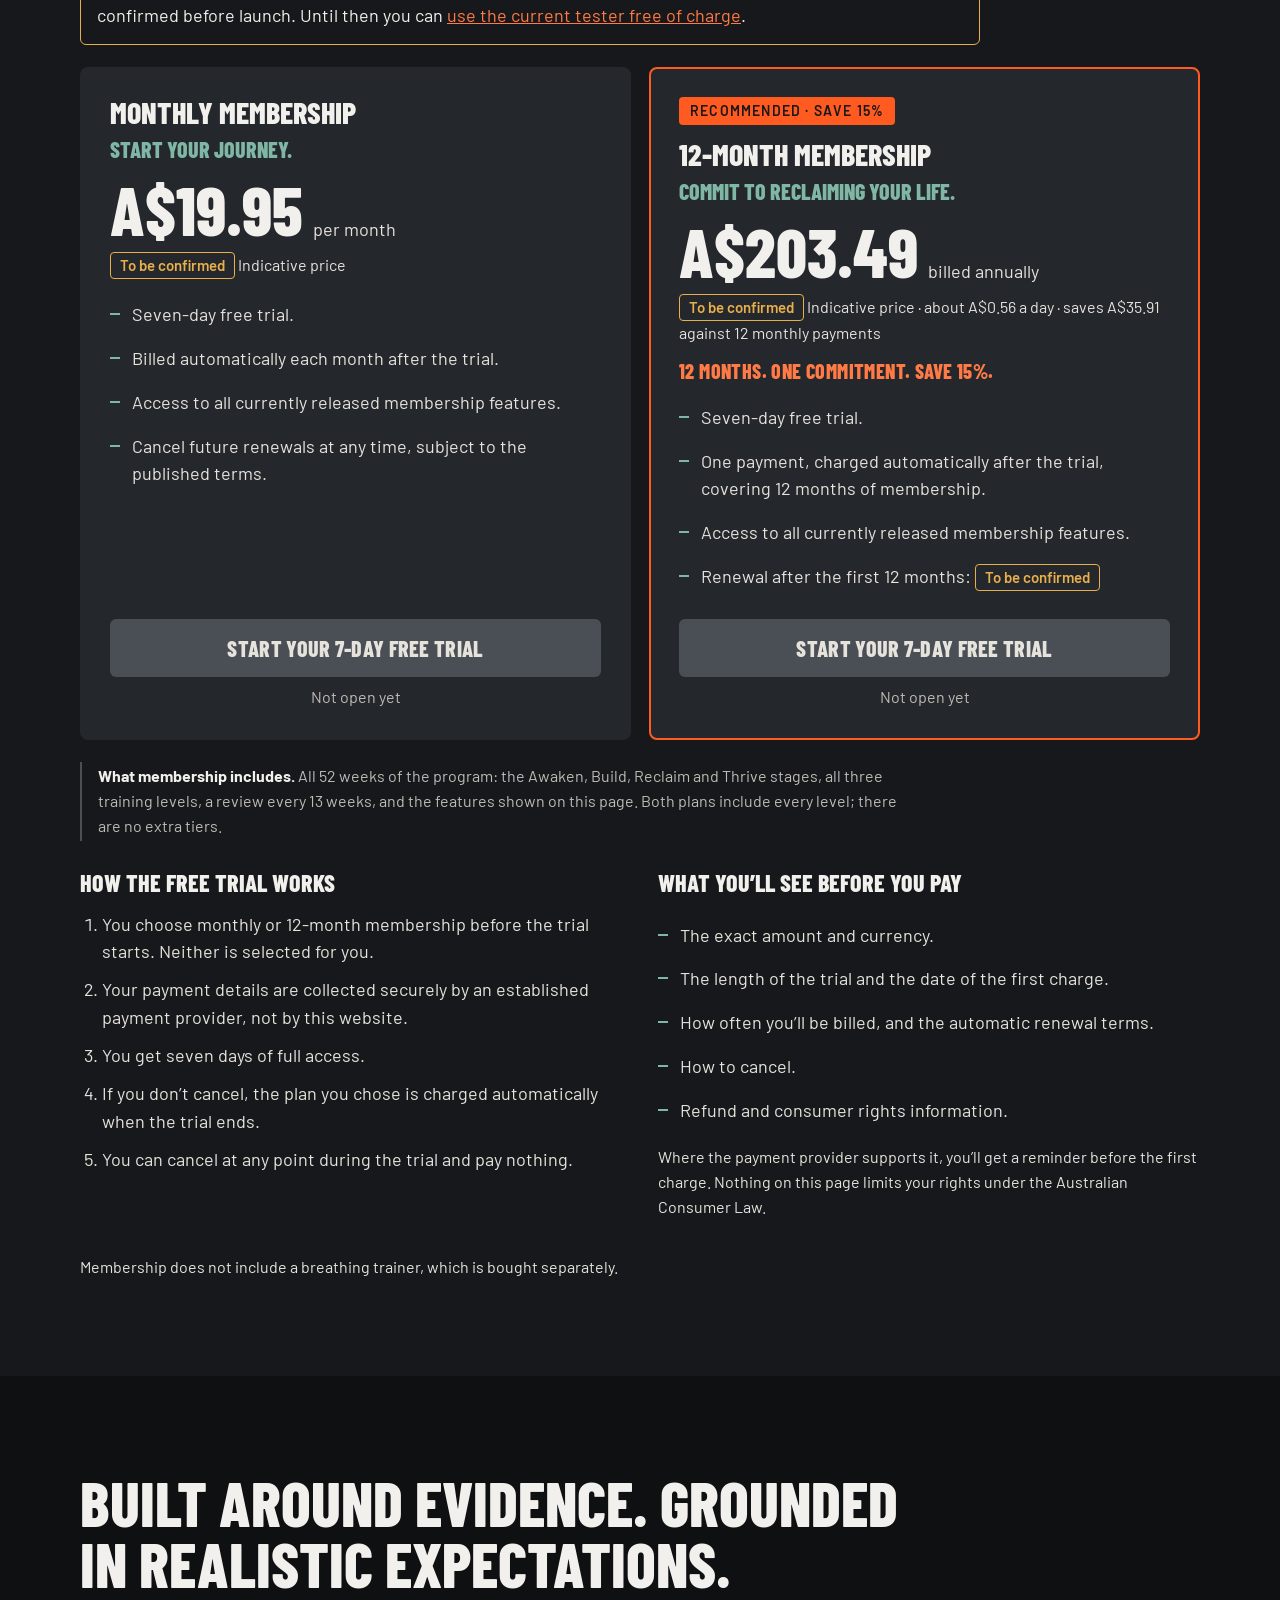
==== commit 37391f25: "Founder's story: say what he trained in the opening line Co-Authored-By: Claude Fable 5.2 <noreply@a" ====
--- a/index.html
+++ b/index.html
@@ -79,7 +79,7 @@
   <div class="wrap">
     <h2>I built this because I’m going through it.</h2>
     <div class="story">
-      <p class="lede">I’m Craig. I’m 52, I’ve been a medical scientist for 27 years, and I’ve trained for most of my life.</p>
+      <p class="lede">I’m Craig. I’m 52, I’ve been a medical scientist for 27 years, and I’ve been lifting weights and training in martial arts since I was a kid.</p>
       <p>Six months ago I started snoring badly enough to wake myself up. I was waking up tired, had less energy during the day and was training less and less. I was relying on coffee and a high-dose caffeine pre-workout just to get to the gym and through the rest of the day.</p>
       <p>Then came a 15-hour overnight flight. Every time I dozed off, my own snoring woke me, so I stayed awake the whole way rather than keep a cabin full of strangers up. That gave me fifteen hours to think about what was happening to me. <b>Everything here started on that flight.</b></p>
       <p>Two of my friends are already on CPAP. It works for them and they use it, but both shaved off beards they’d had for most of their adult lives so the mask would seal. There’s a resignation about them now, as if this is simply how life goes.</p>
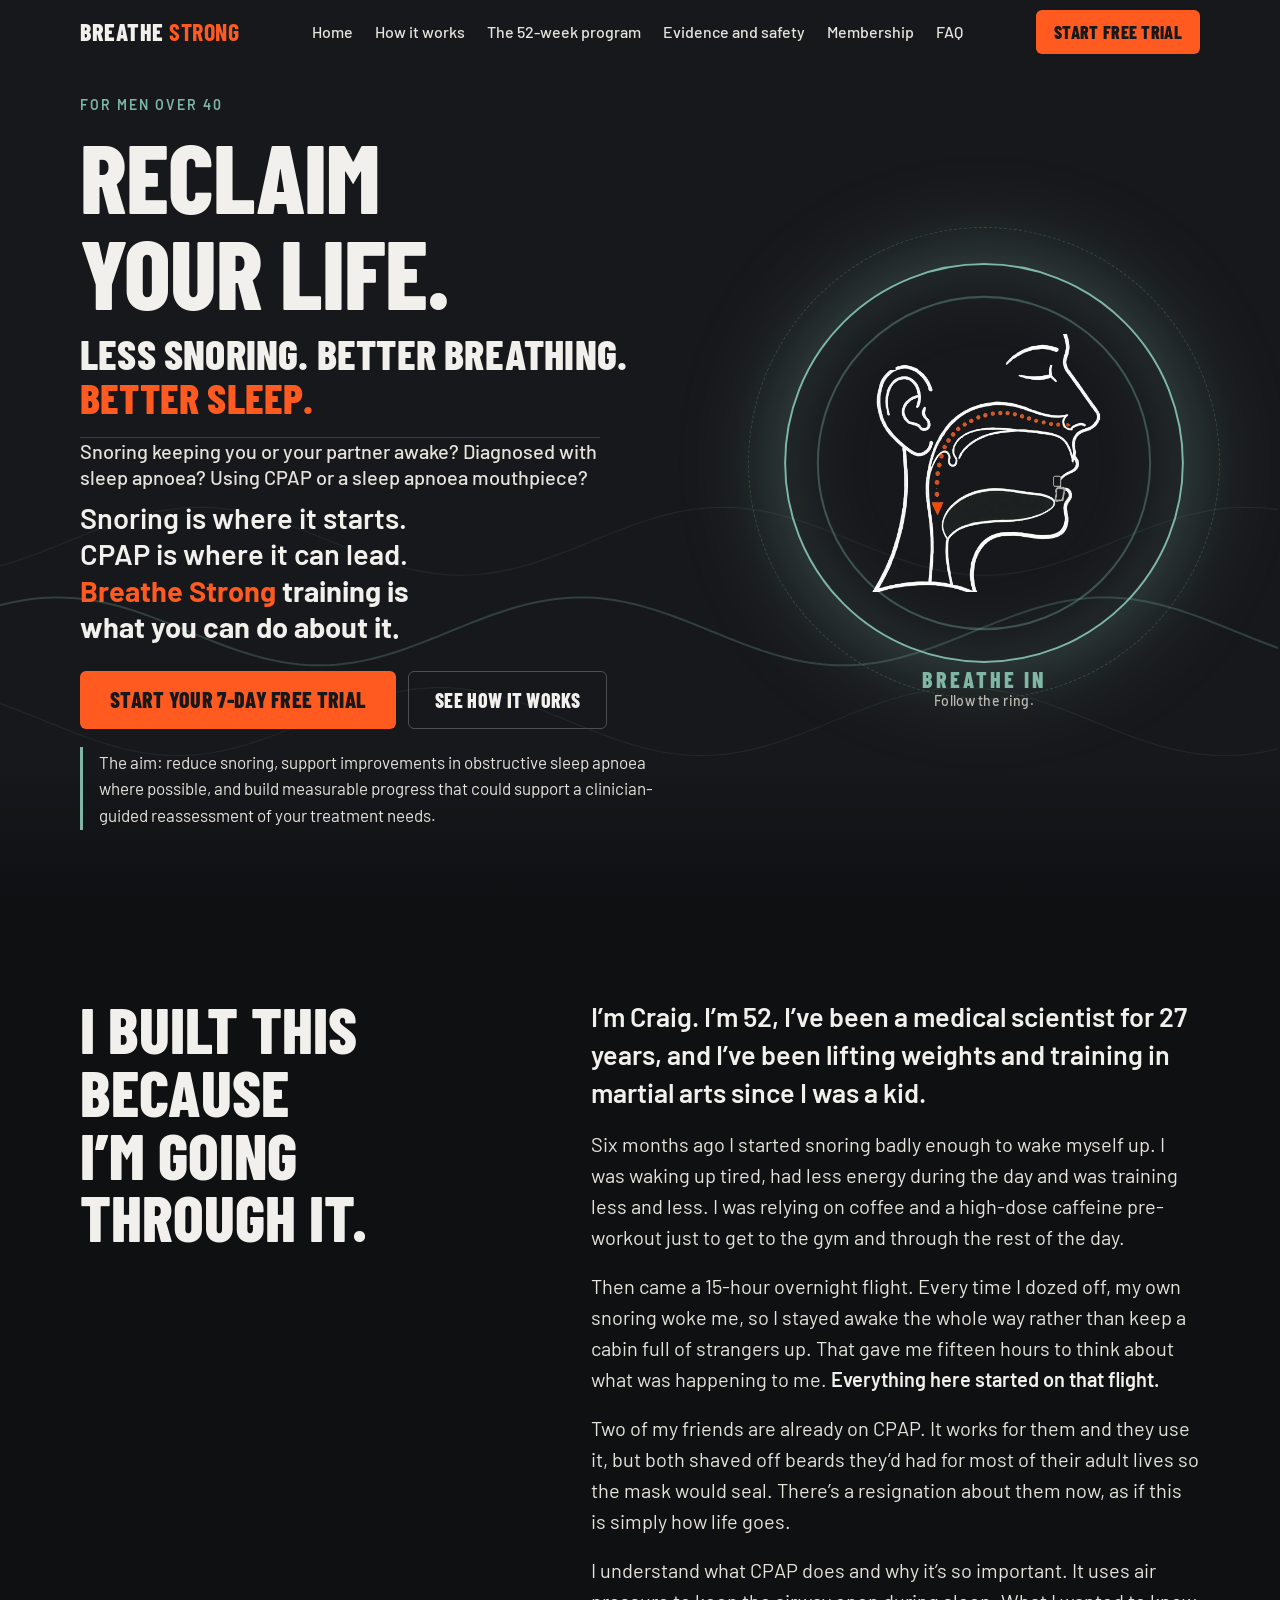
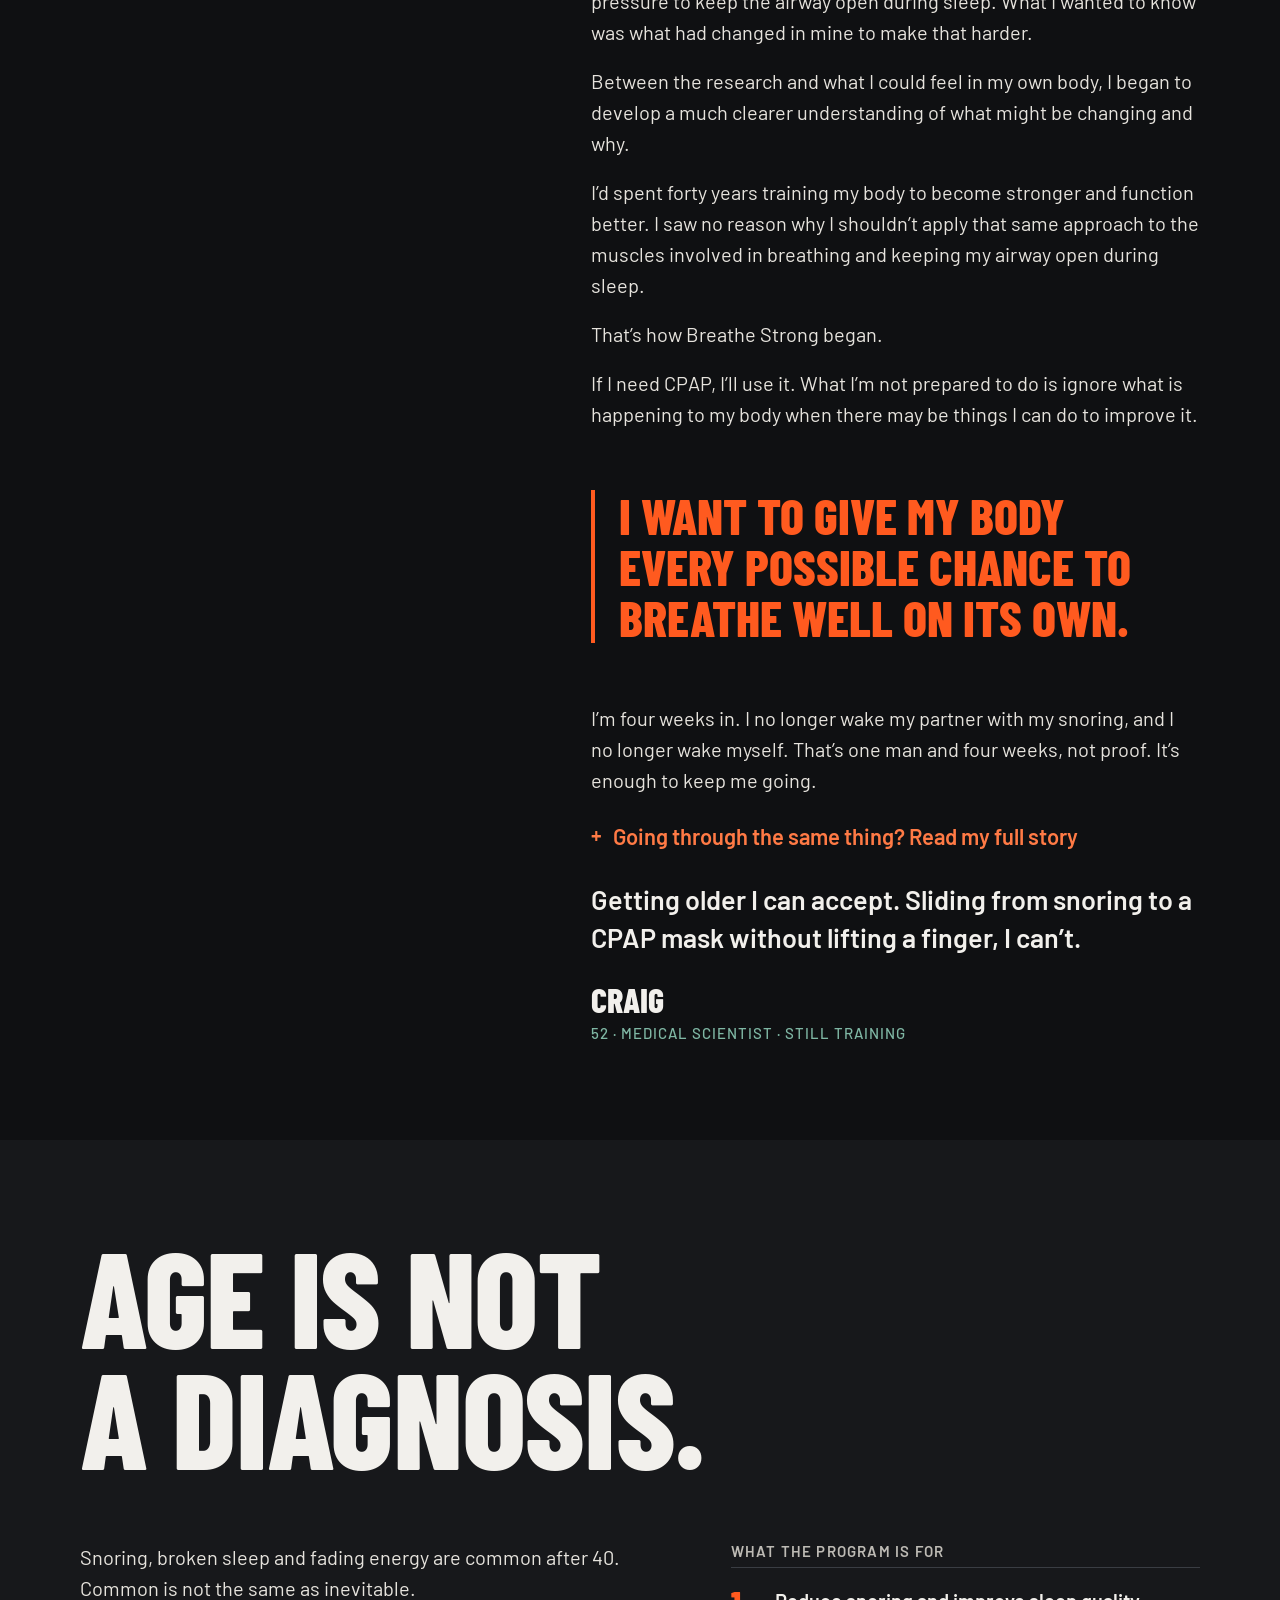
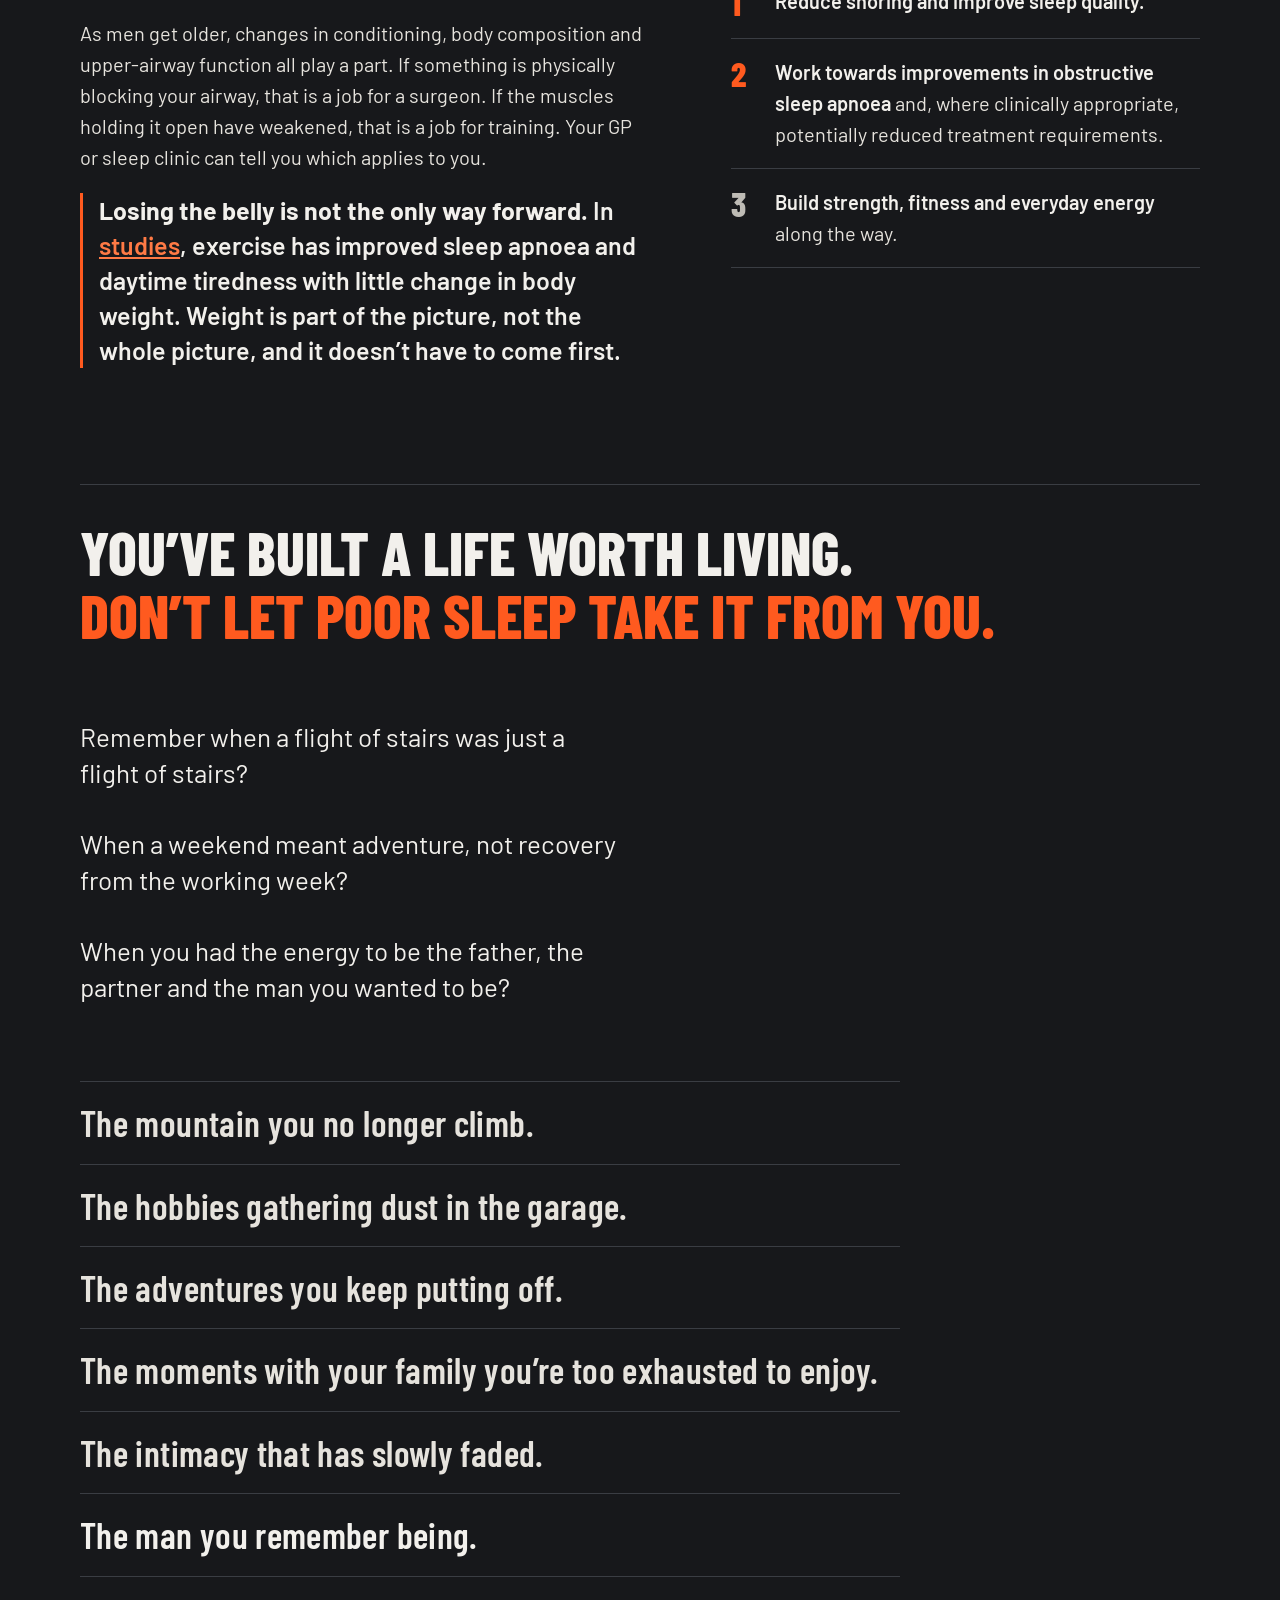
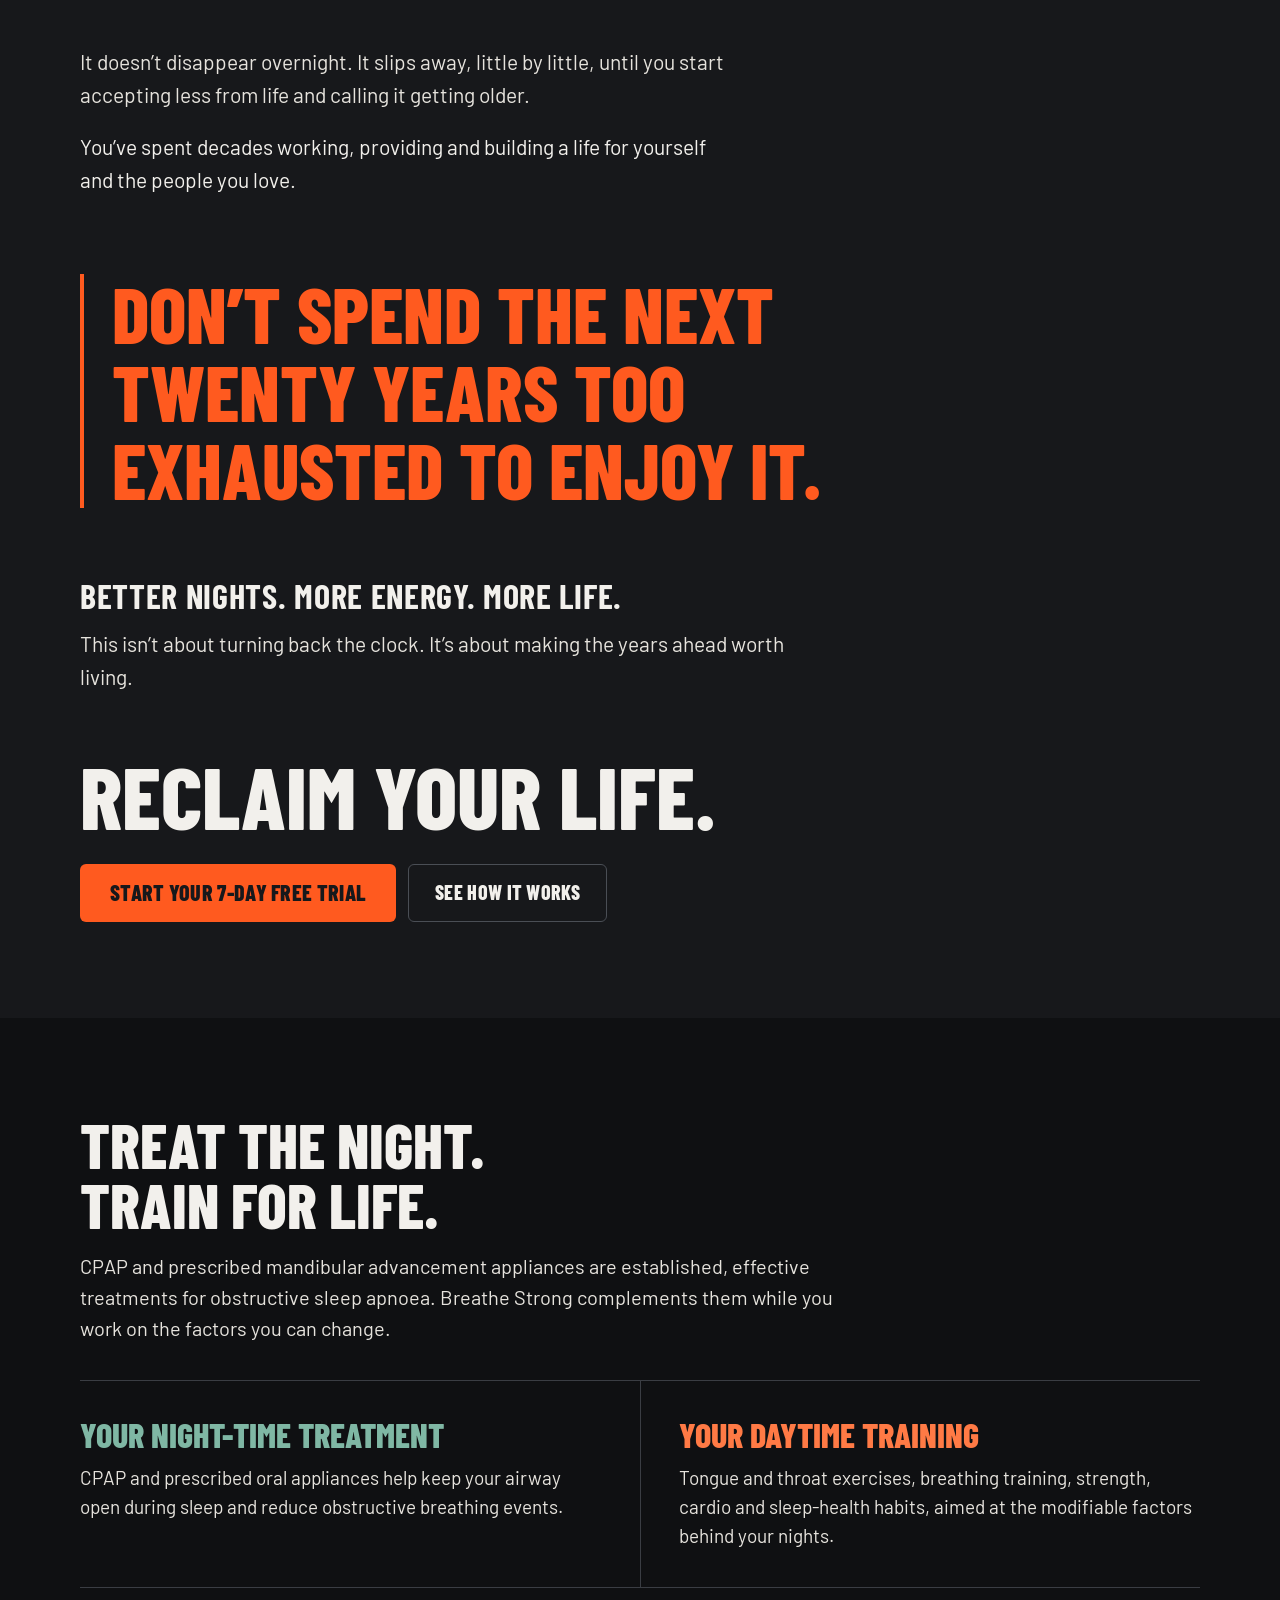
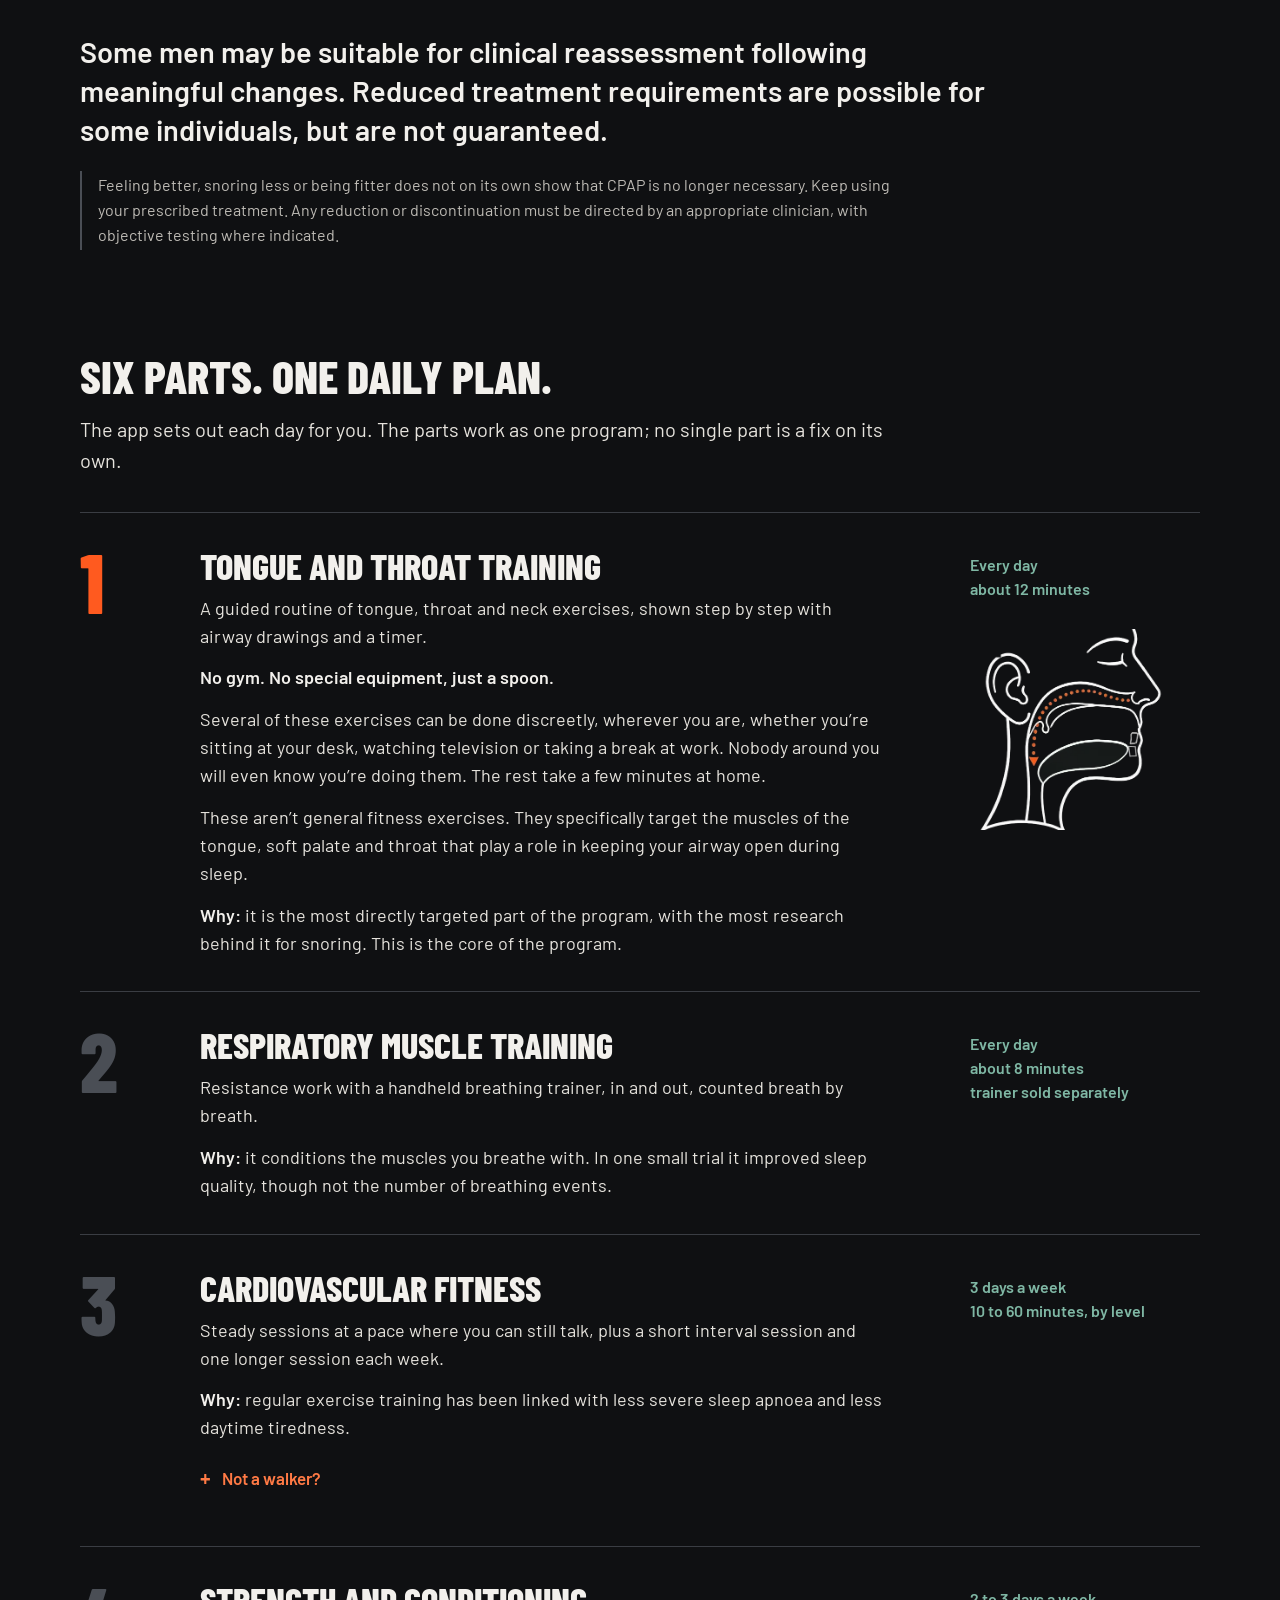
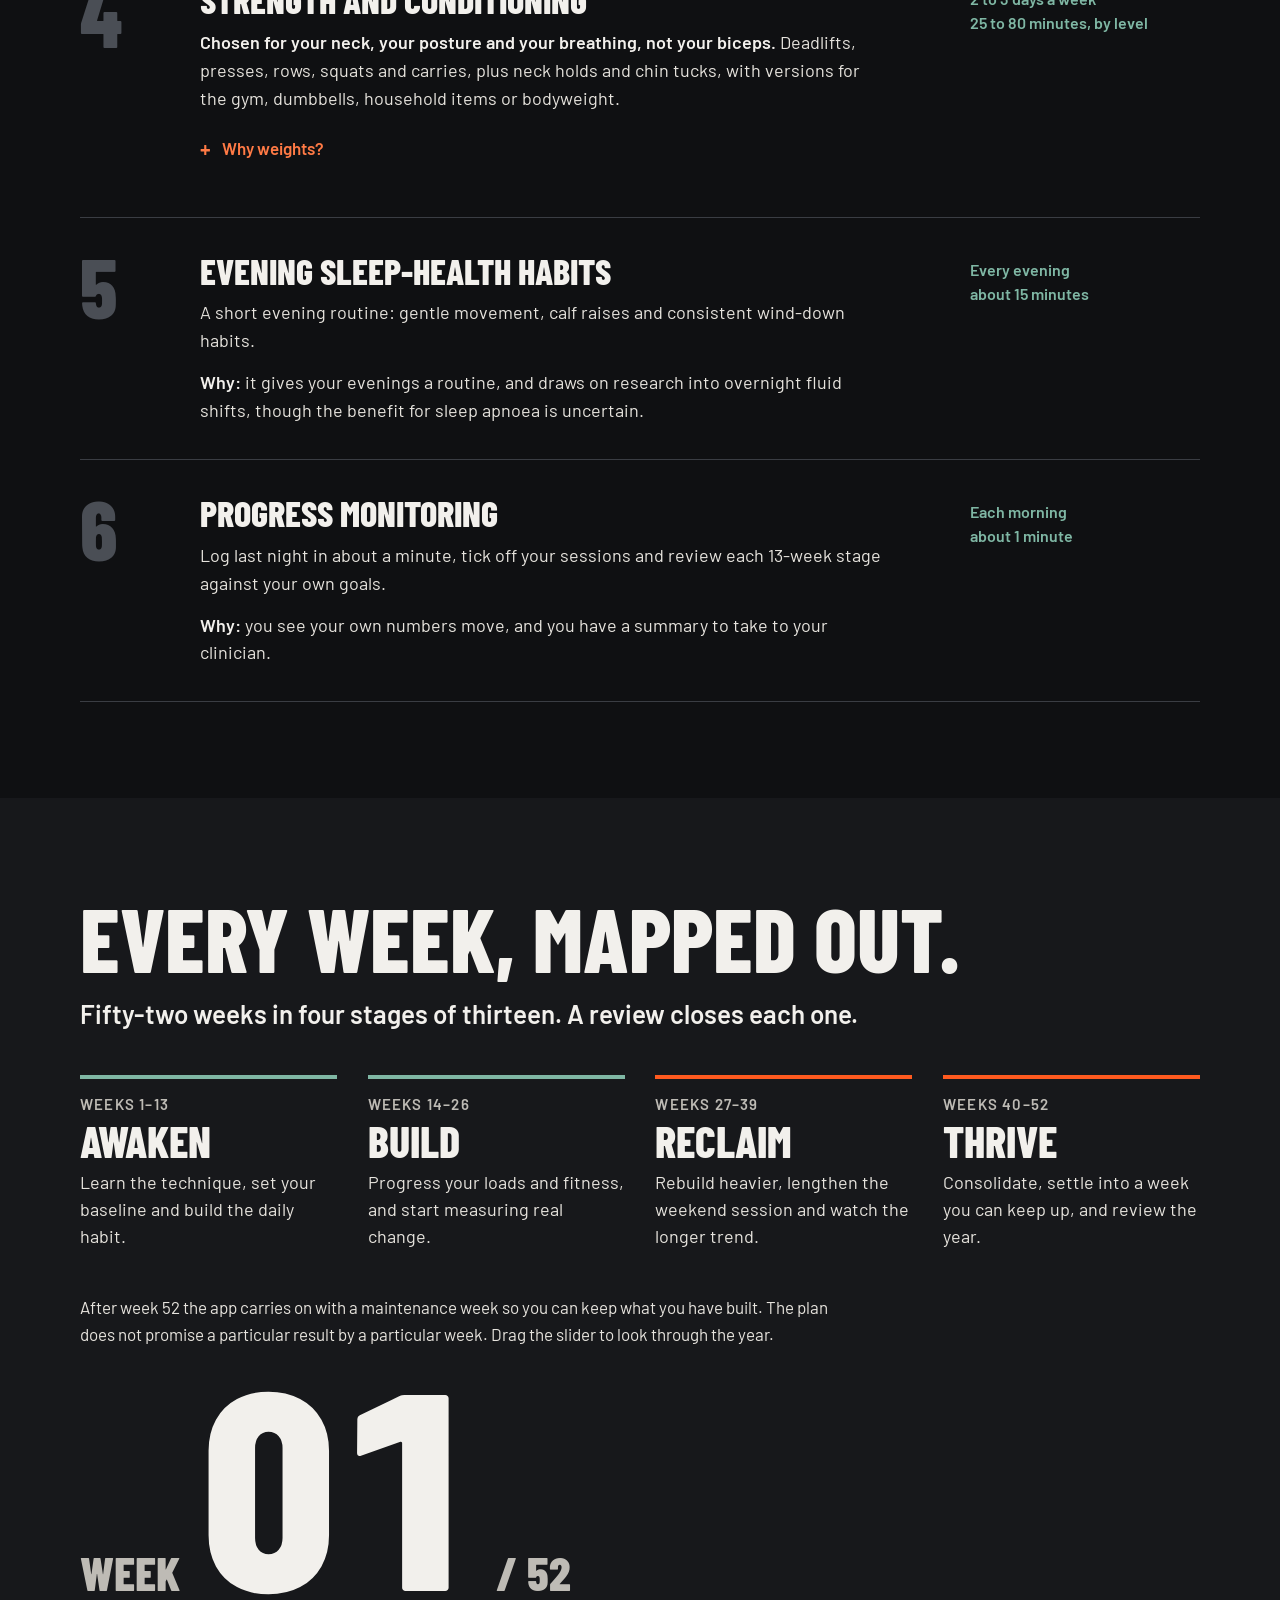
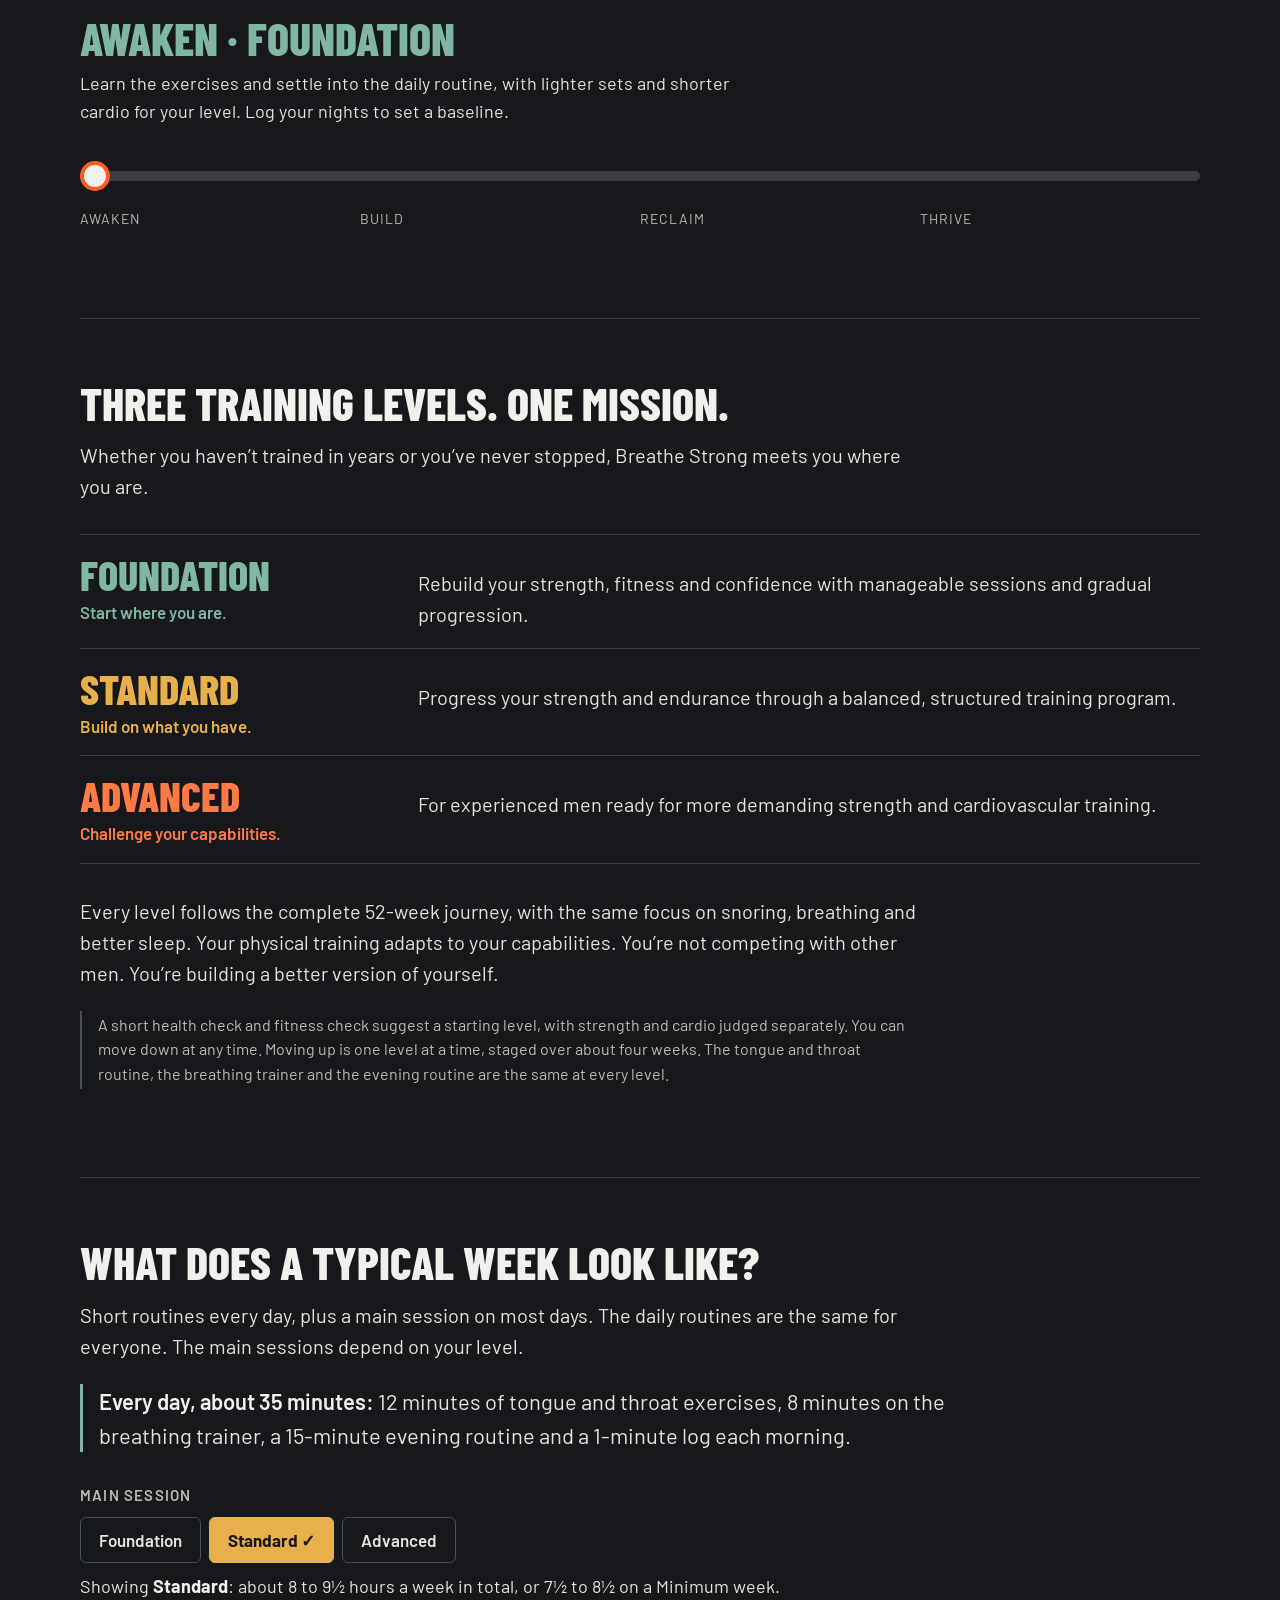
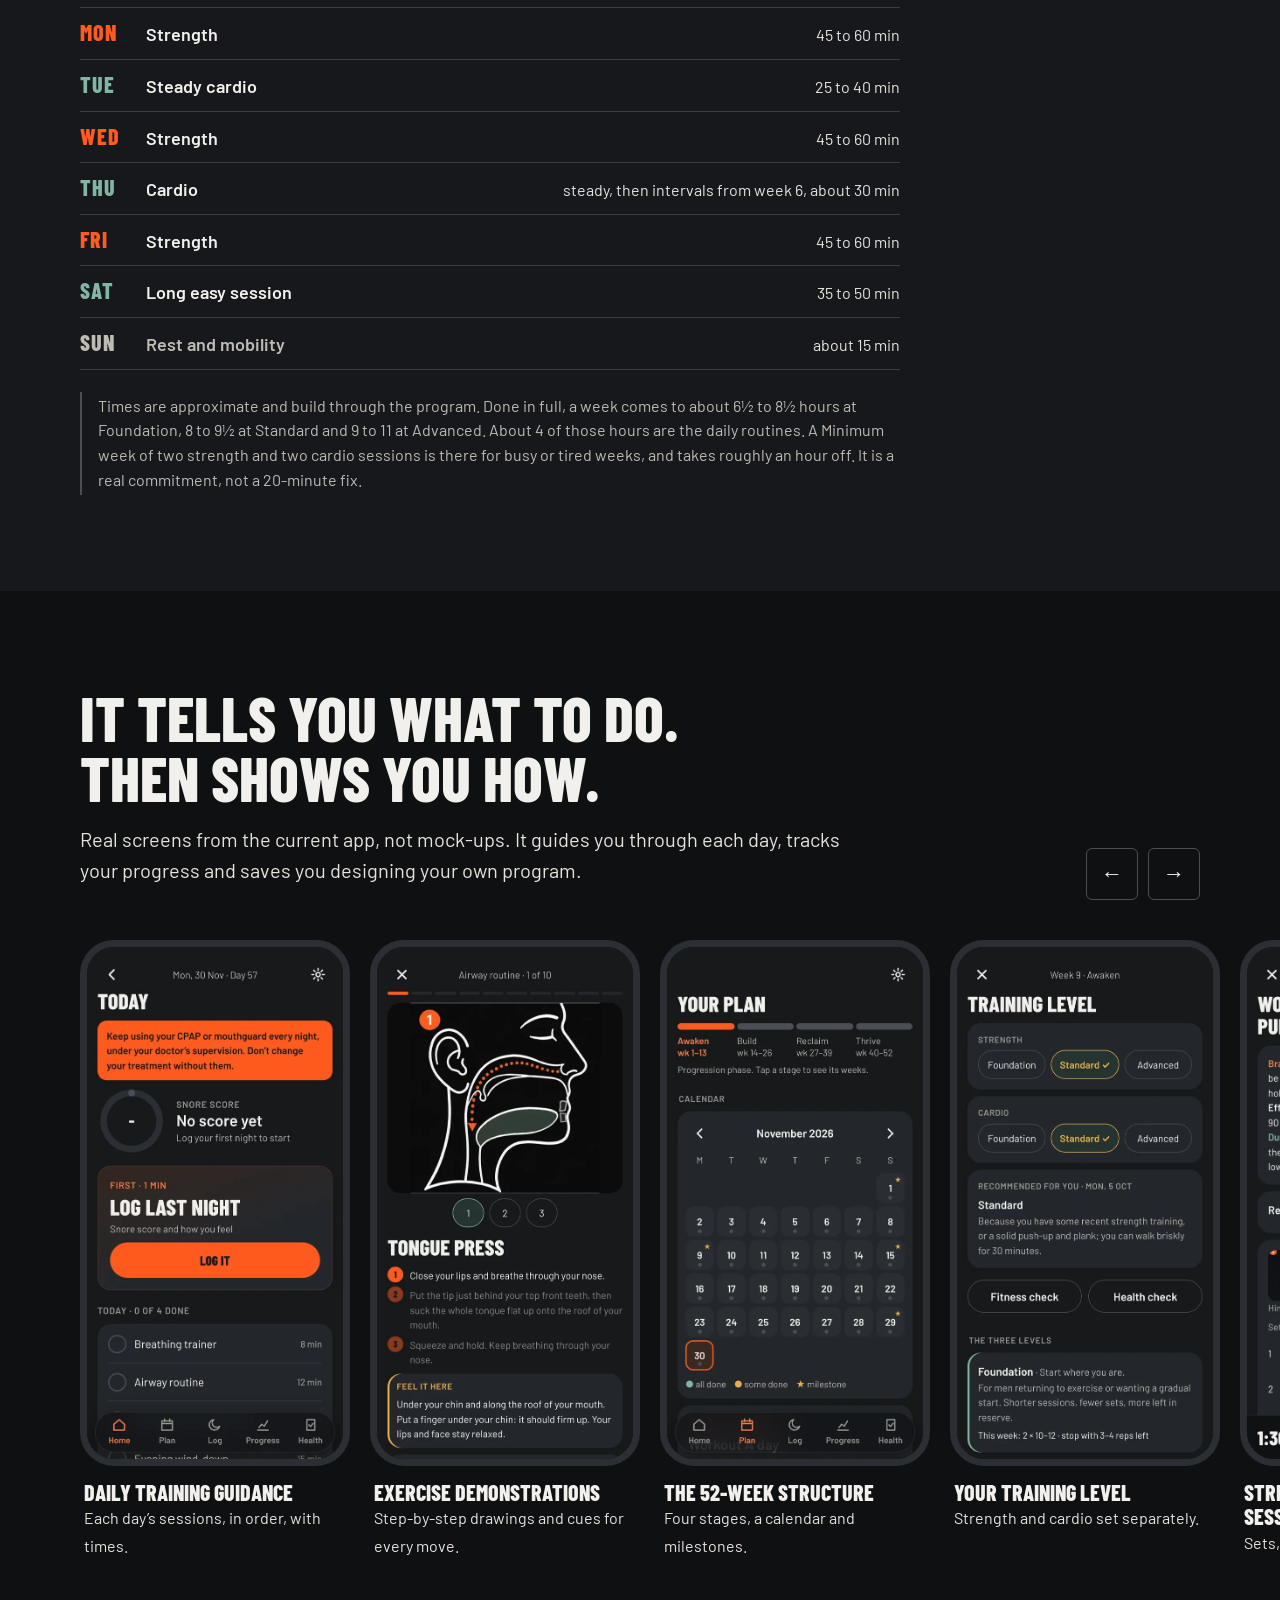
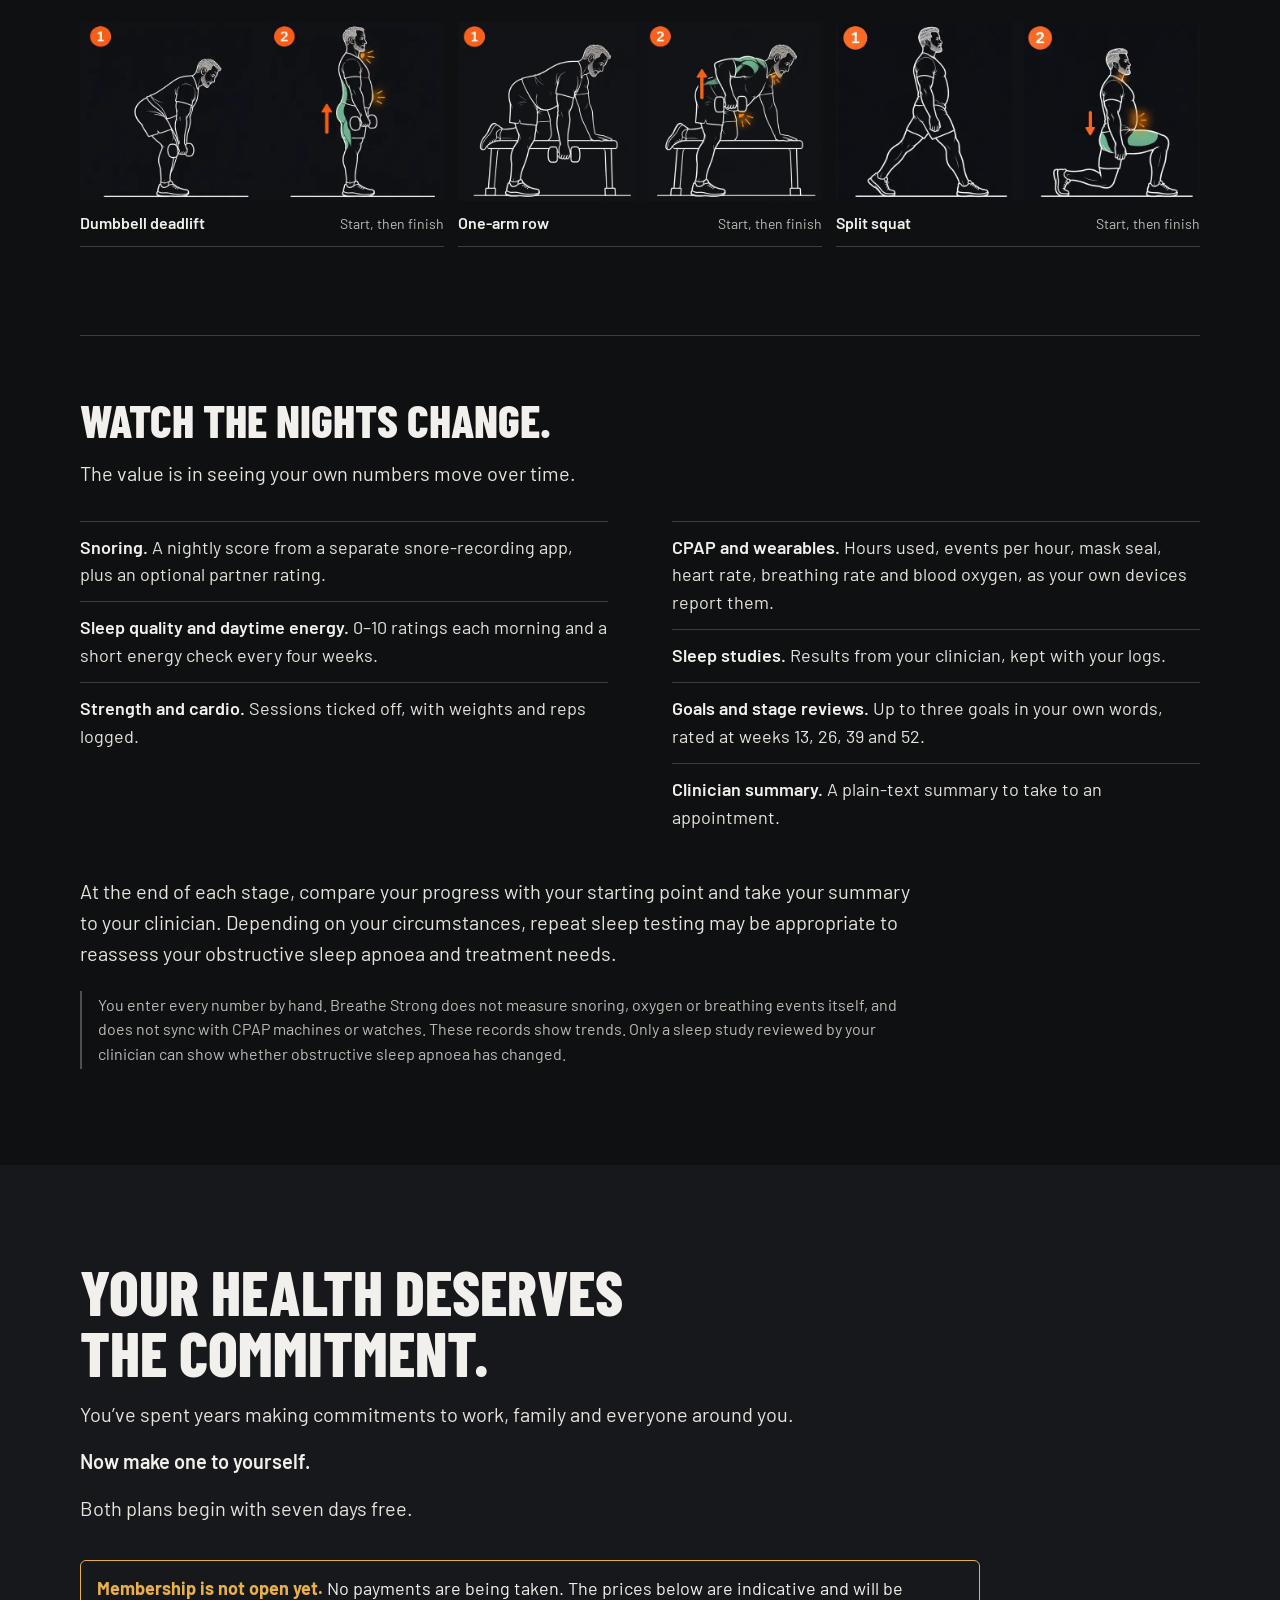
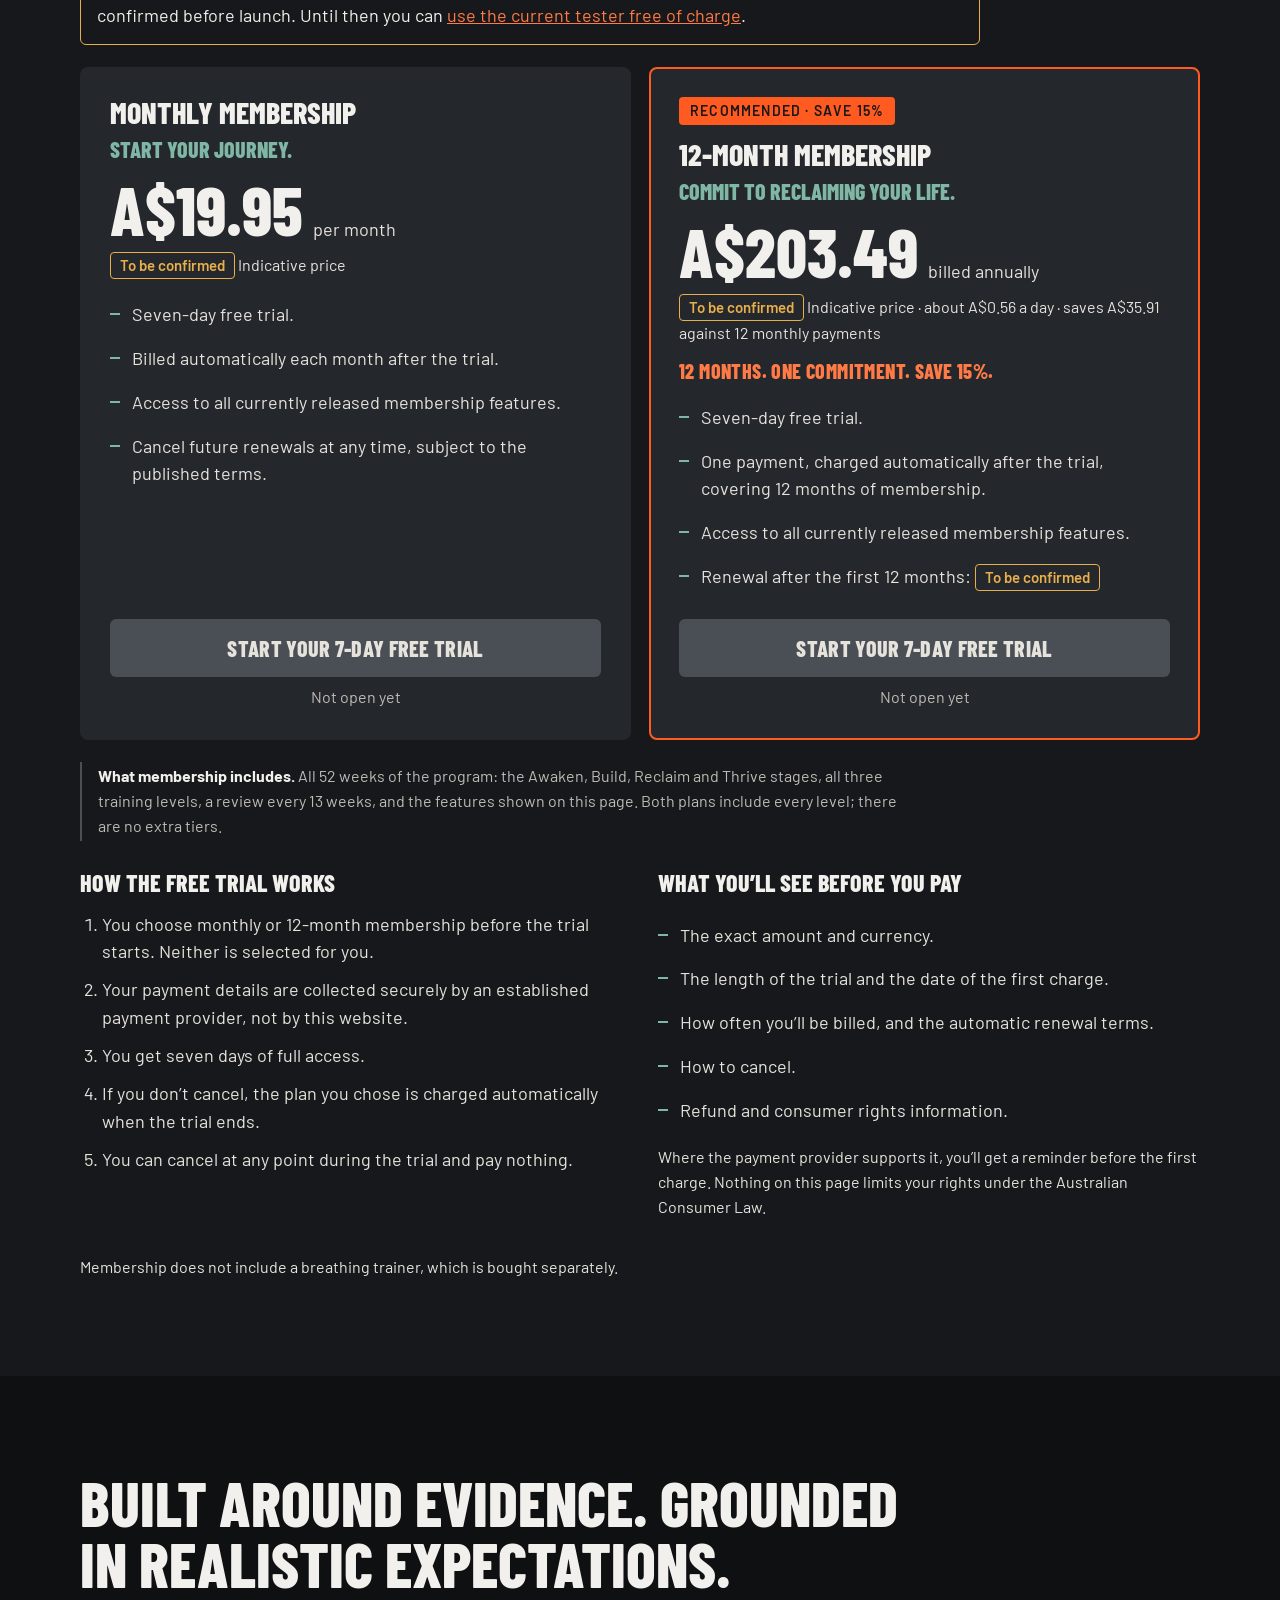
==== commit ac456844: "Founder's story: CPAP paragraph moves cleanly from general to personal Co-Authored-By: Claude Fable " ====
--- a/index.html
+++ b/index.html
@@ -83,7 +83,7 @@
       <p>Six months ago I started snoring badly enough to wake myself up. I was waking up tired, had less energy during the day and was training less and less. I was relying on coffee and a high-dose caffeine pre-workout just to get to the gym and through the rest of the day.</p>
       <p>Then came a 15-hour overnight flight. Every time I dozed off, my own snoring woke me, so I stayed awake the whole way rather than keep a cabin full of strangers up. That gave me fifteen hours to think about what was happening to me. <b>Everything here started on that flight.</b></p>
       <p>Two of my friends are already on CPAP. It works for them and they use it, but both shaved off beards they’d had for most of their adult lives so the mask would seal. There’s a resignation about them now, as if this is simply how life goes.</p>
-      <p>I understand what CPAP does and why it’s so important. It uses air pressure to keep your airway open while you sleep, but what about the changes that are making it harder for my airway to stay open?</p>
+      <p>I understand what CPAP does and why it’s so important. It uses air pressure to keep the airway open during sleep. What I wanted to know was what had changed in mine to make that harder.</p>
       <p>Between the research and what I could feel in my own body, I began to develop a much clearer understanding of what might be changing and why.</p>
       <p>I’d spent forty years training my body to become stronger and function better. I saw no reason why I shouldn’t apply that same approach to the muscles involved in breathing and keeping my airway open during sleep.</p>
       <p>That’s how Breathe Strong began.</p>
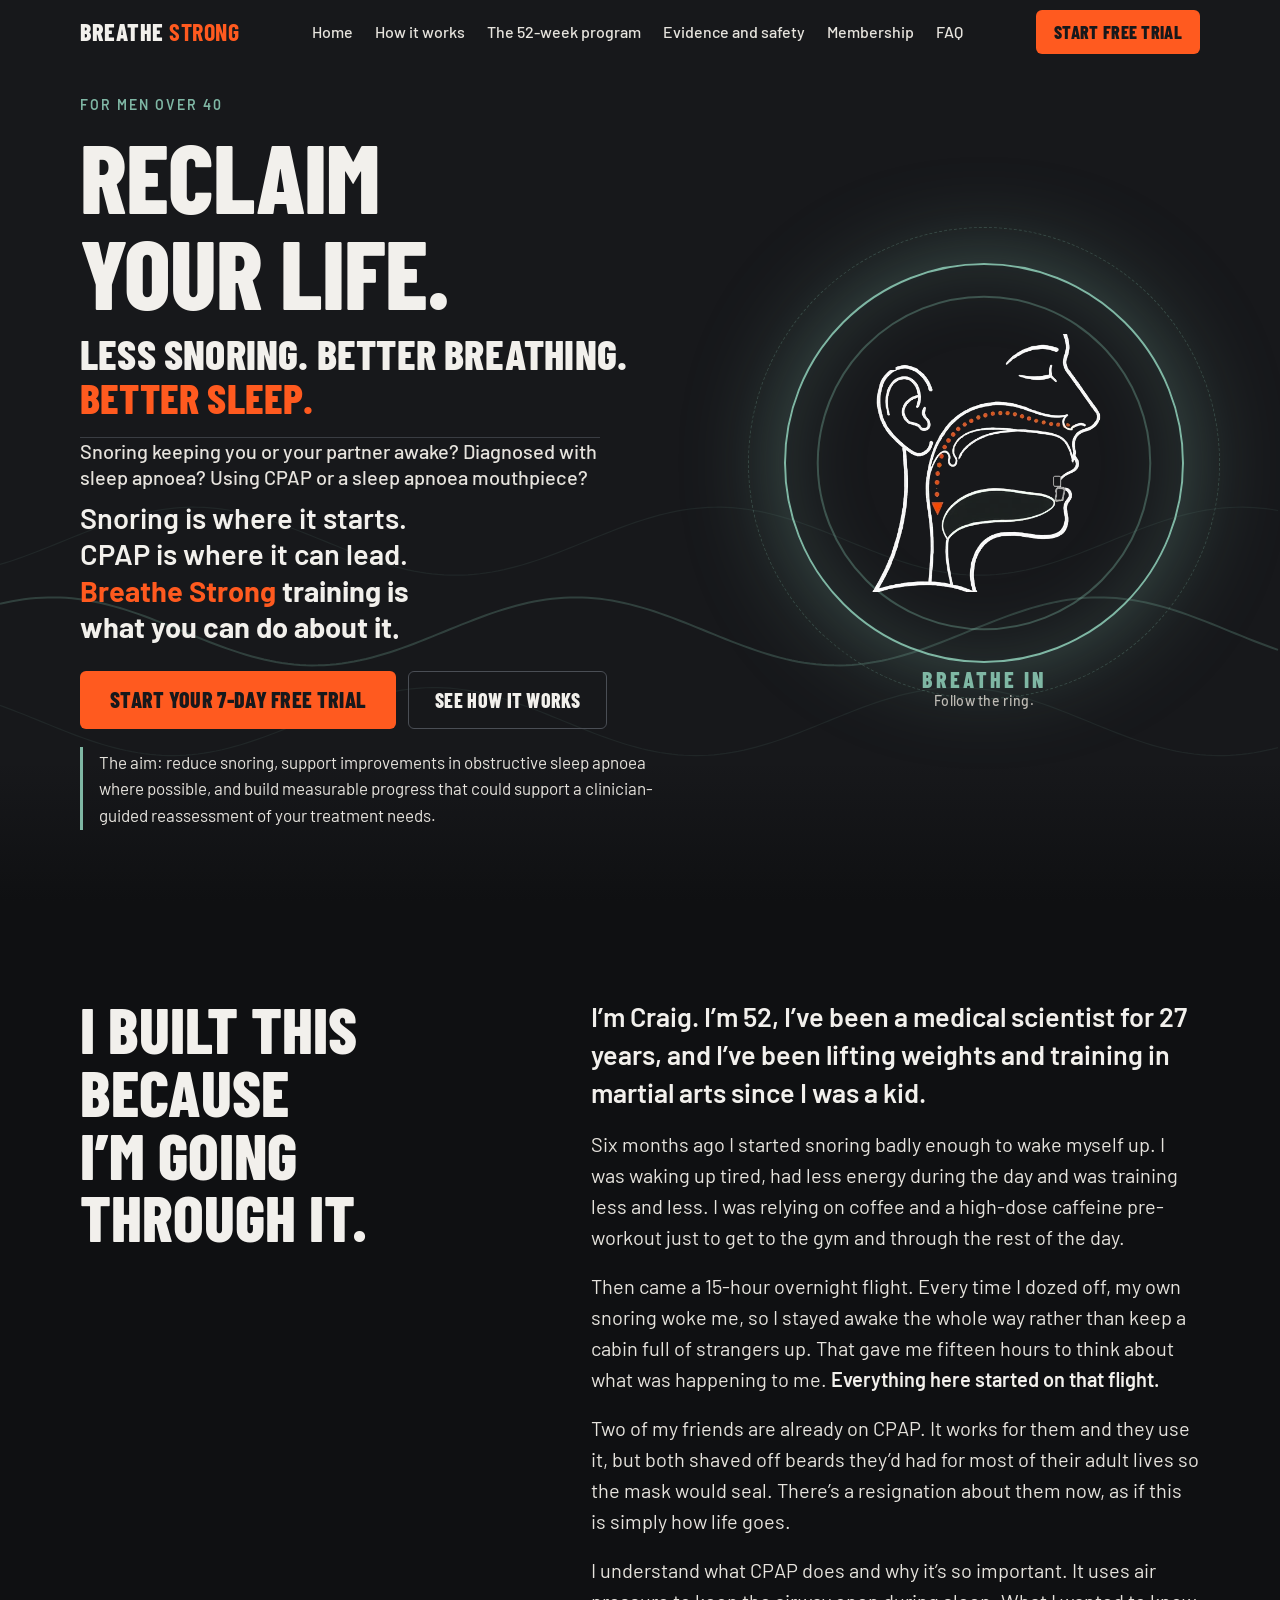
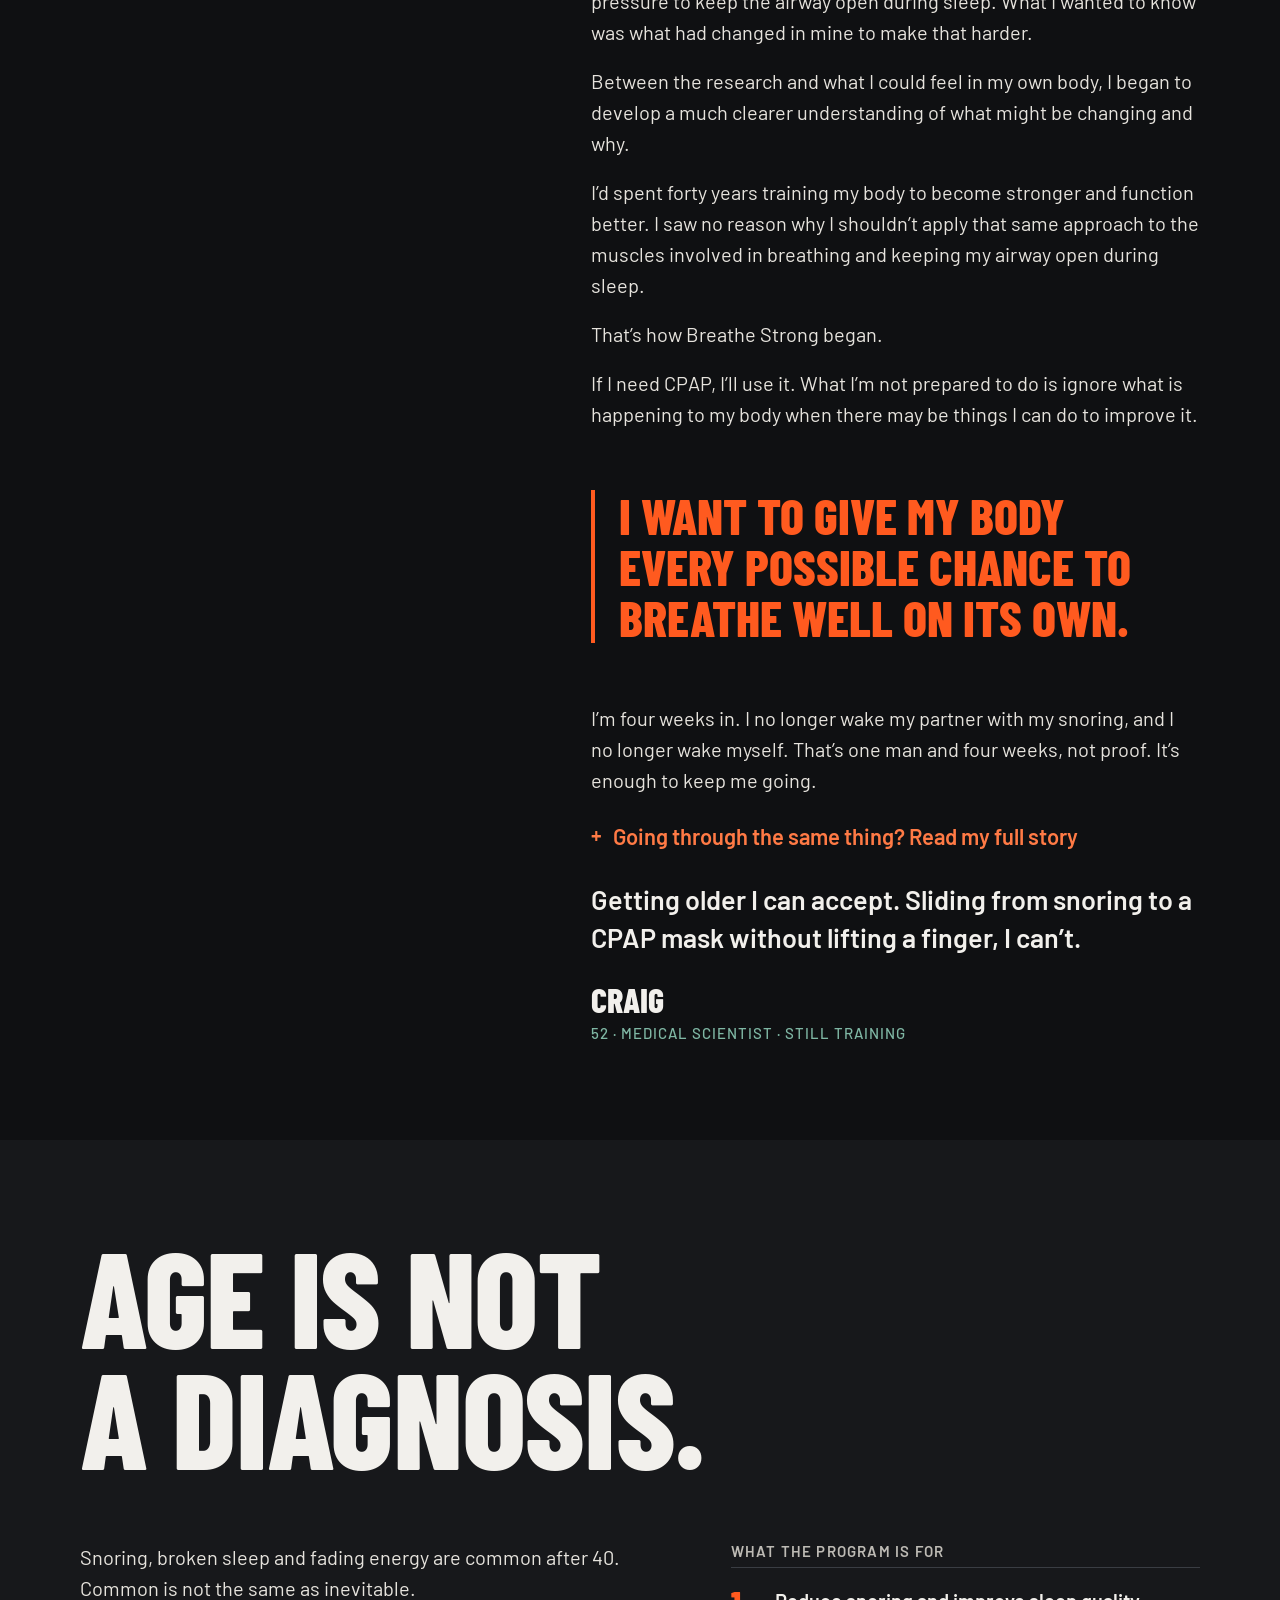
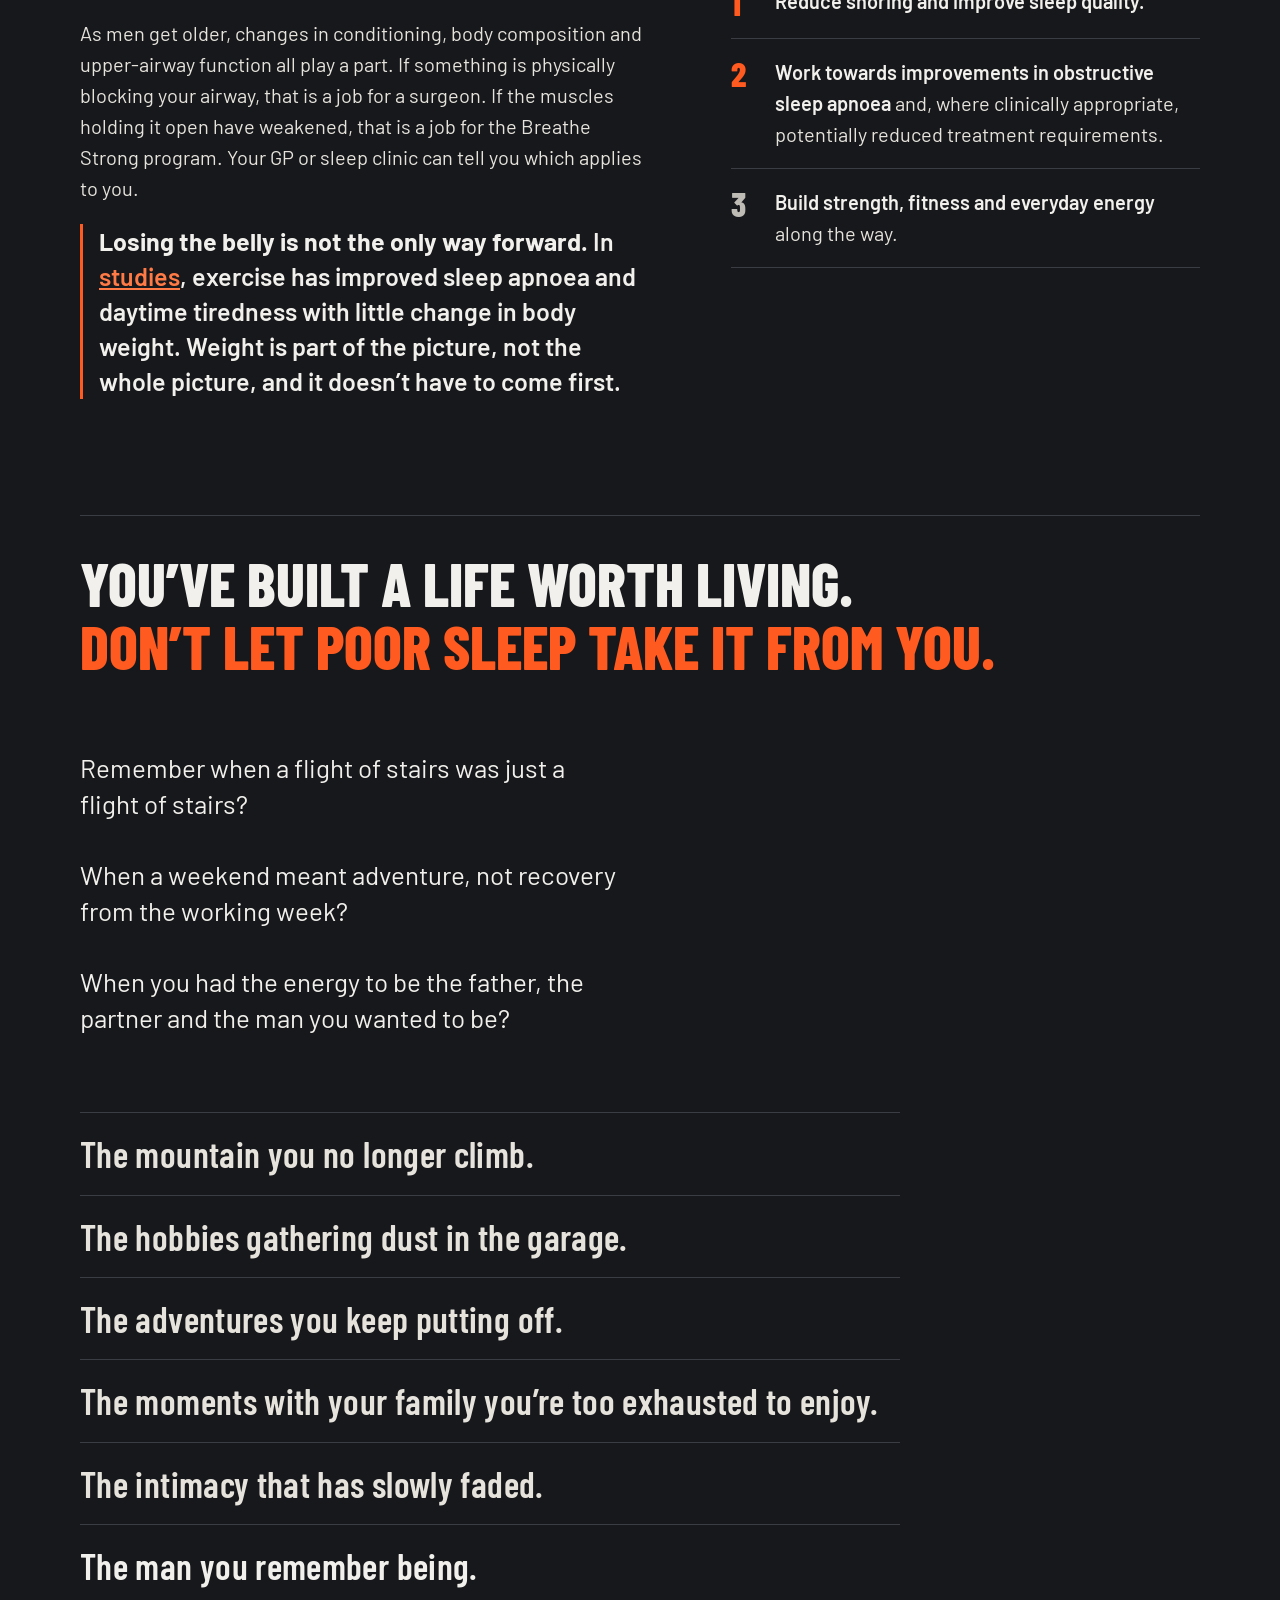
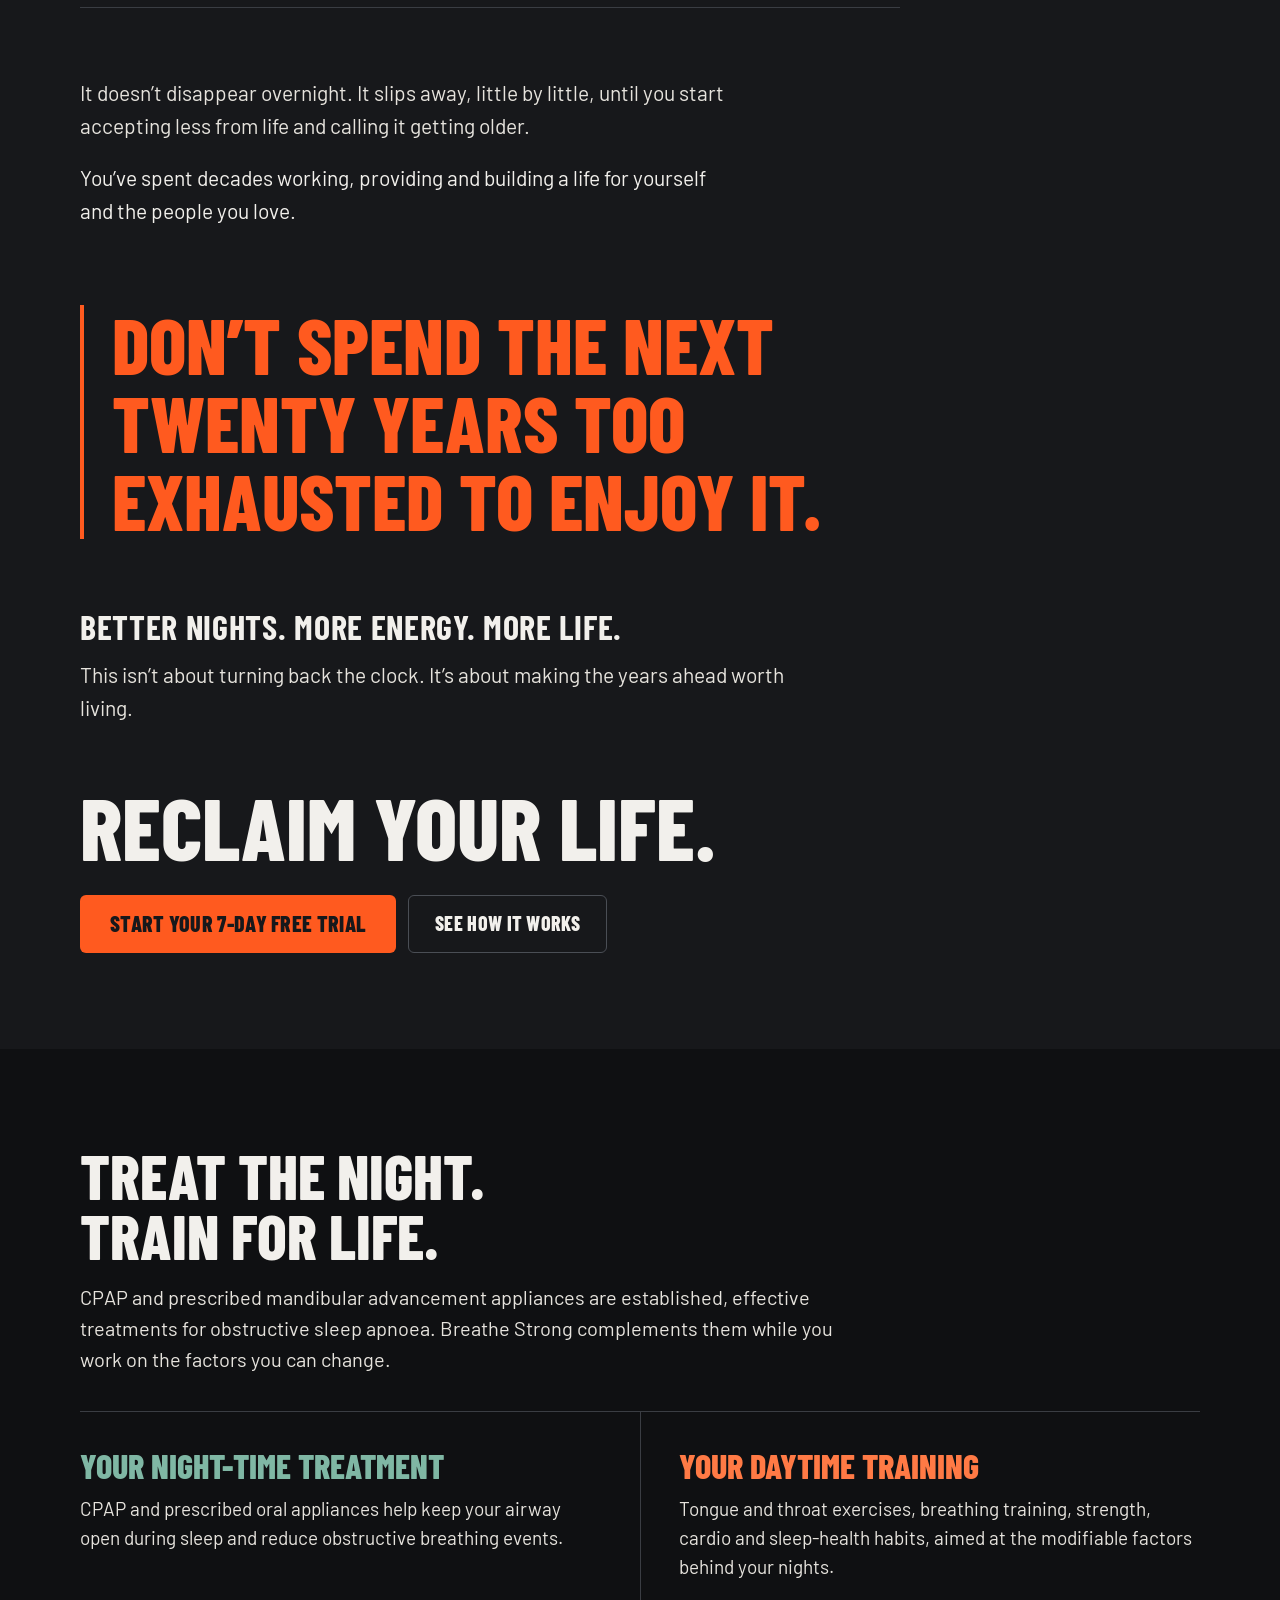
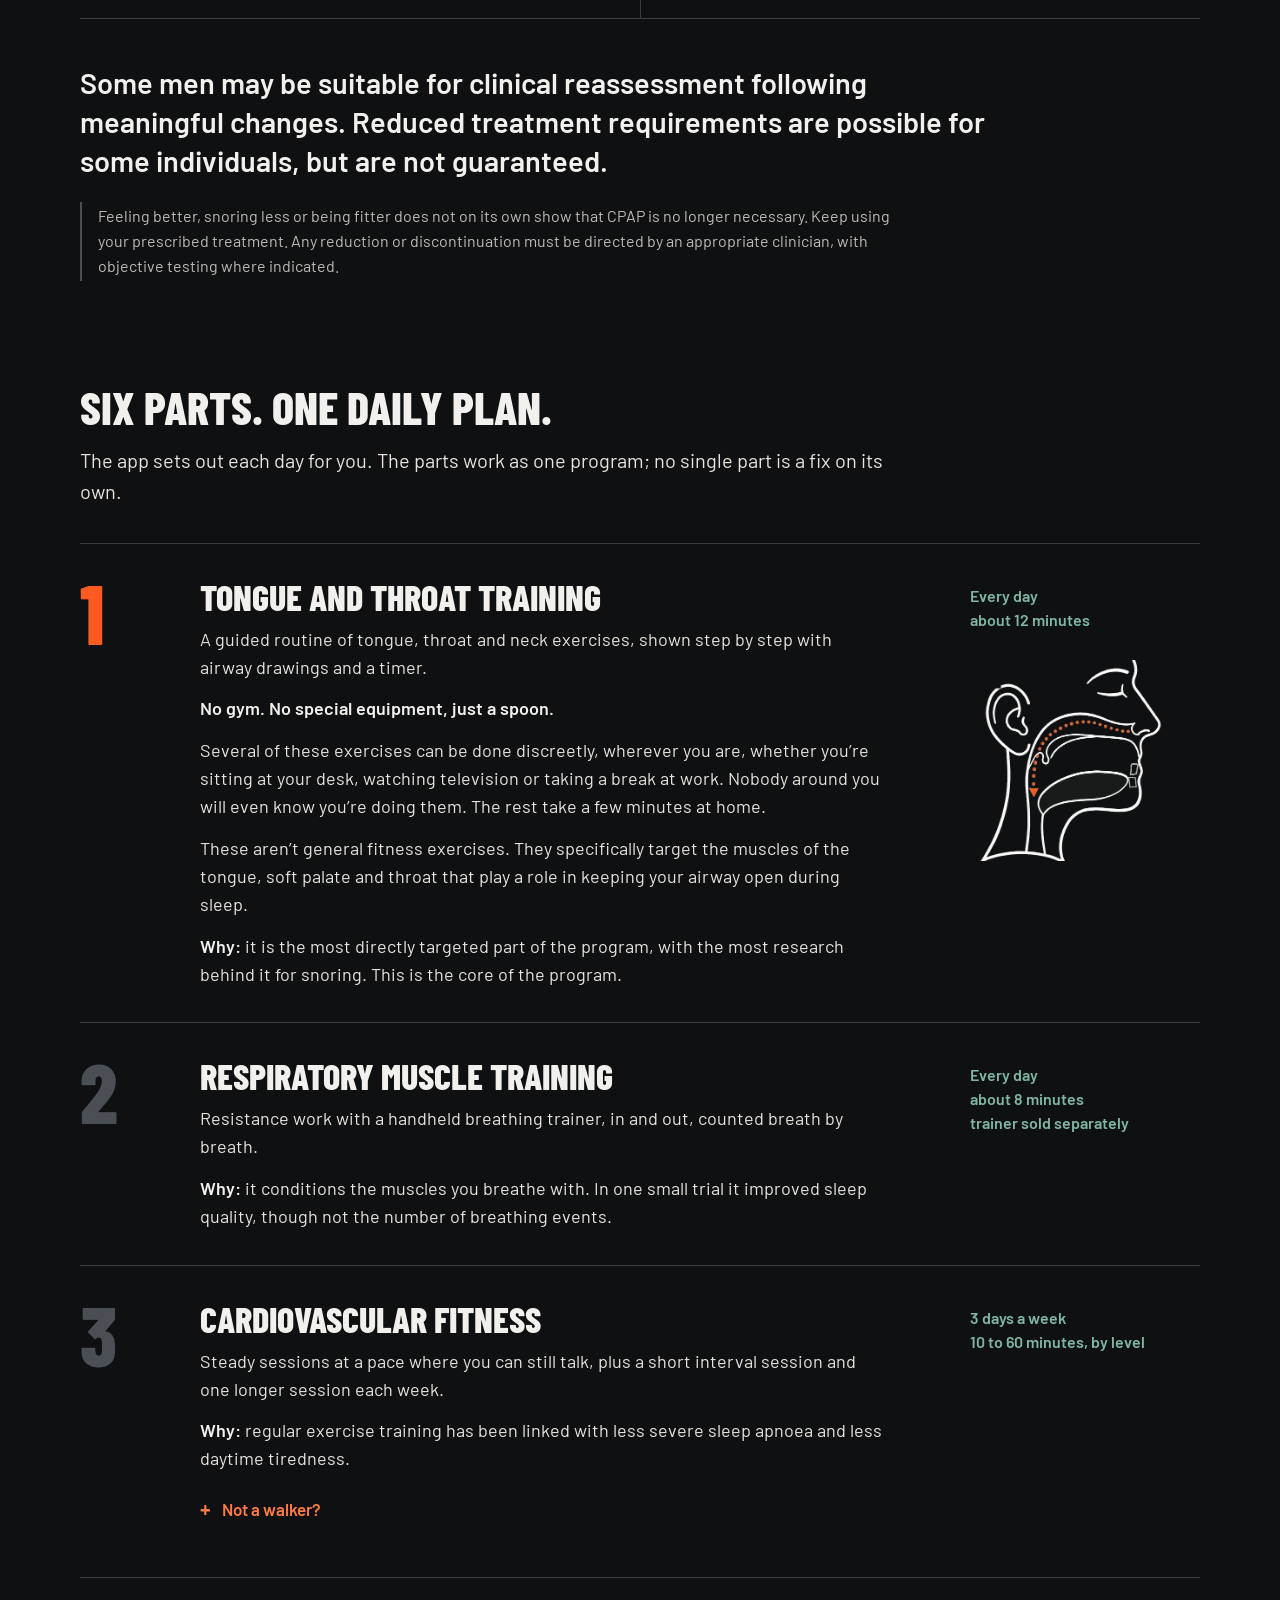
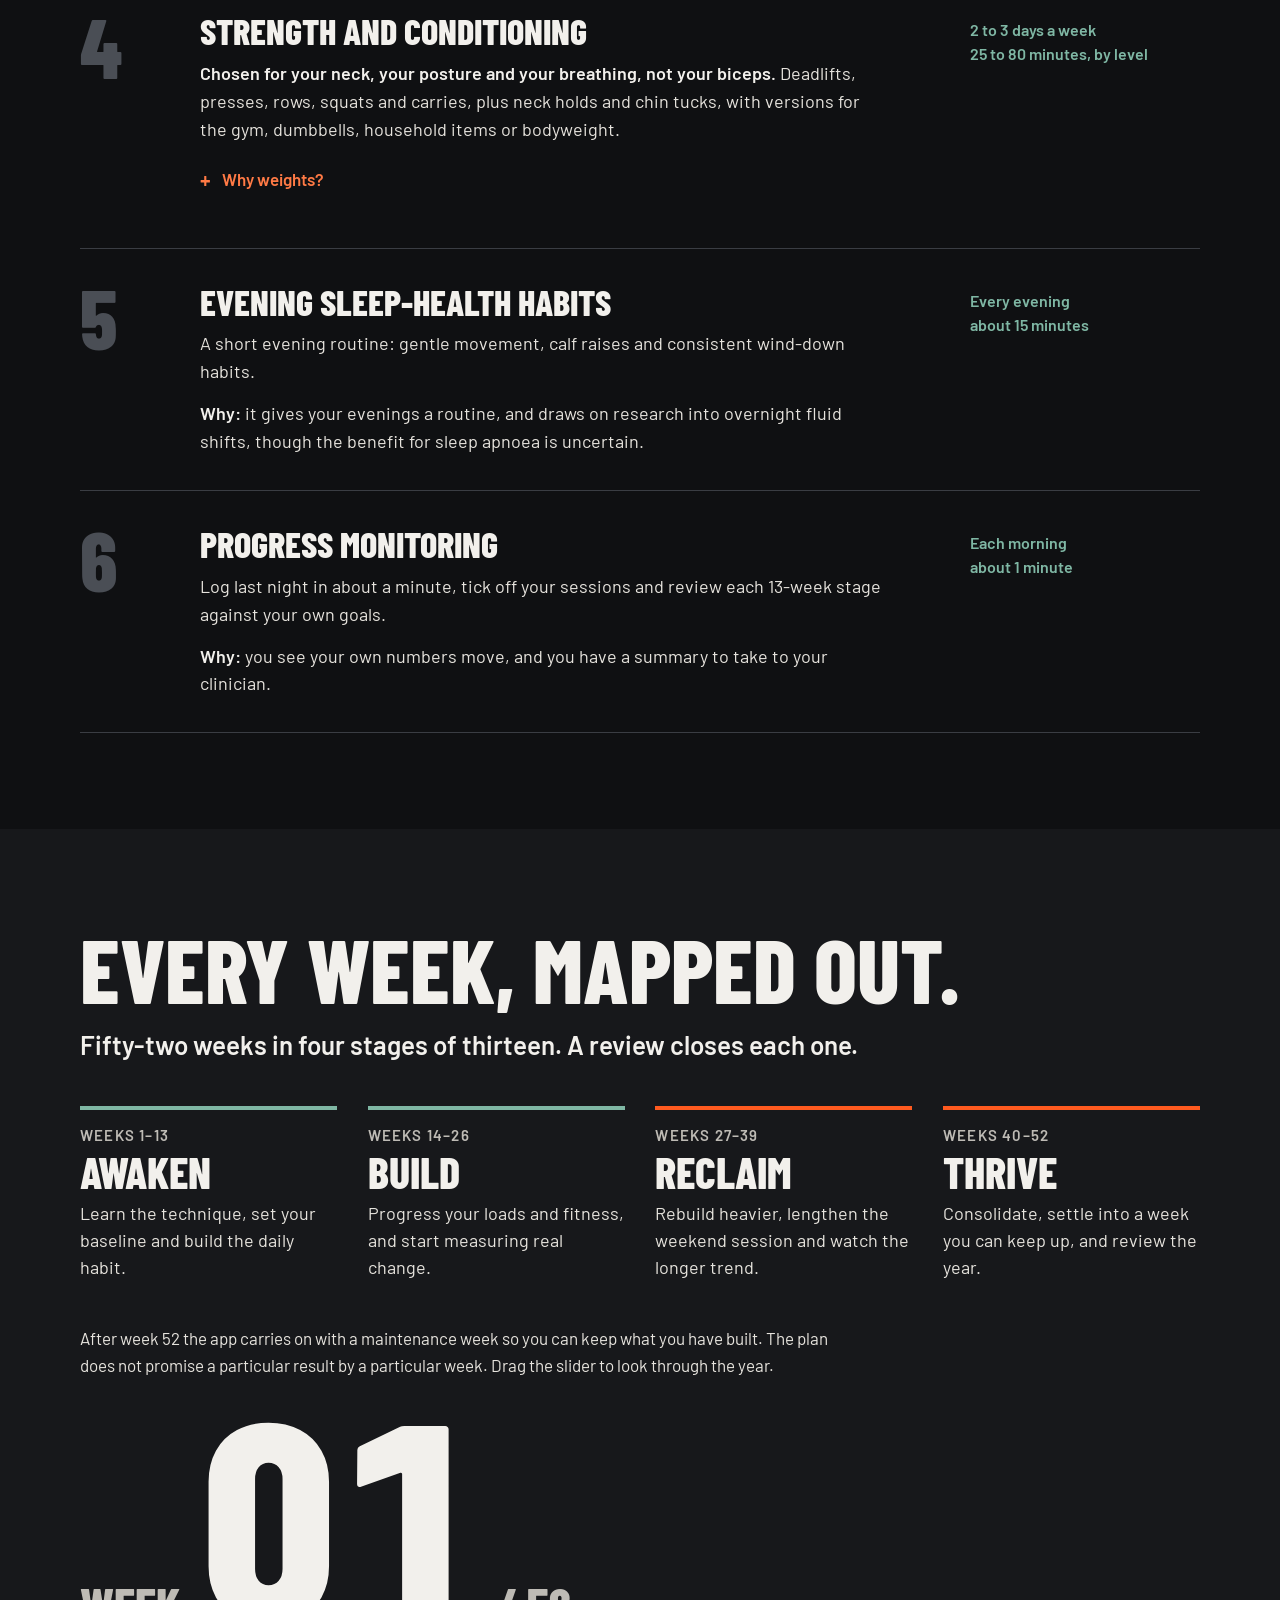
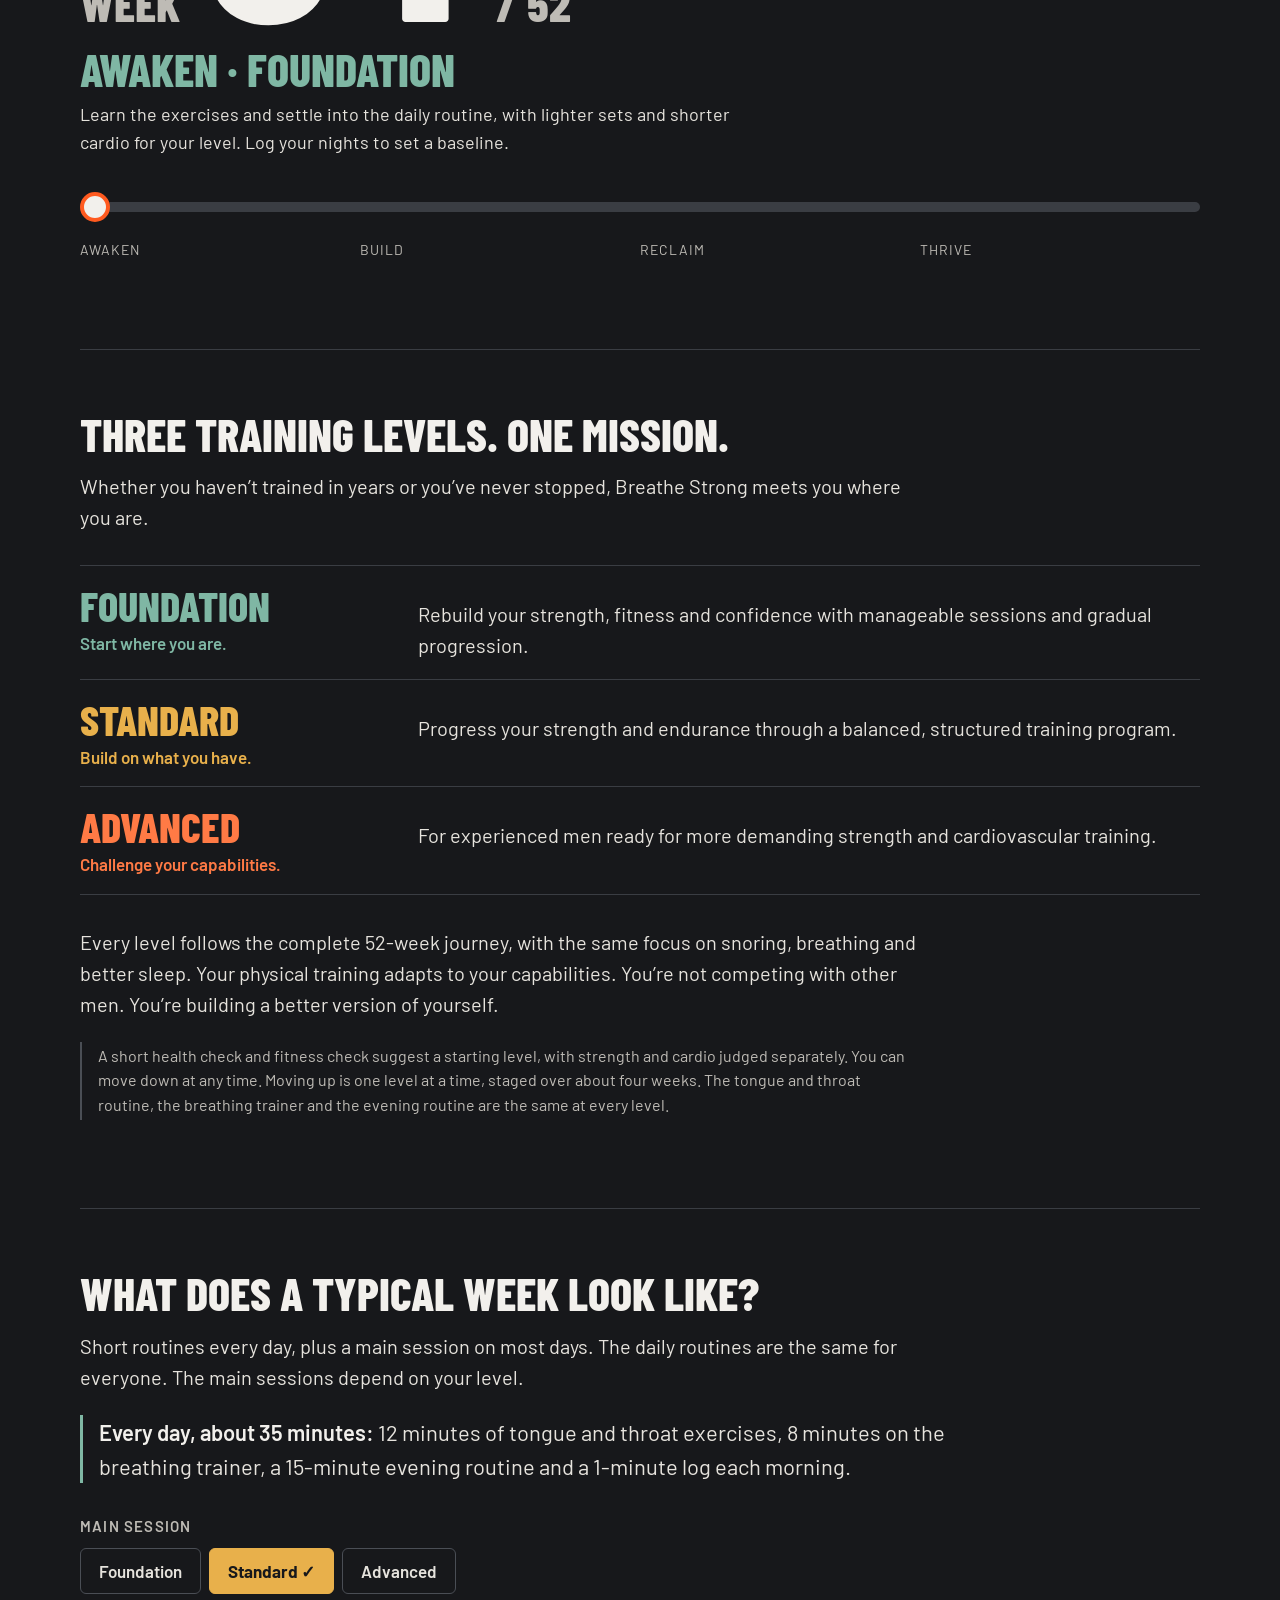
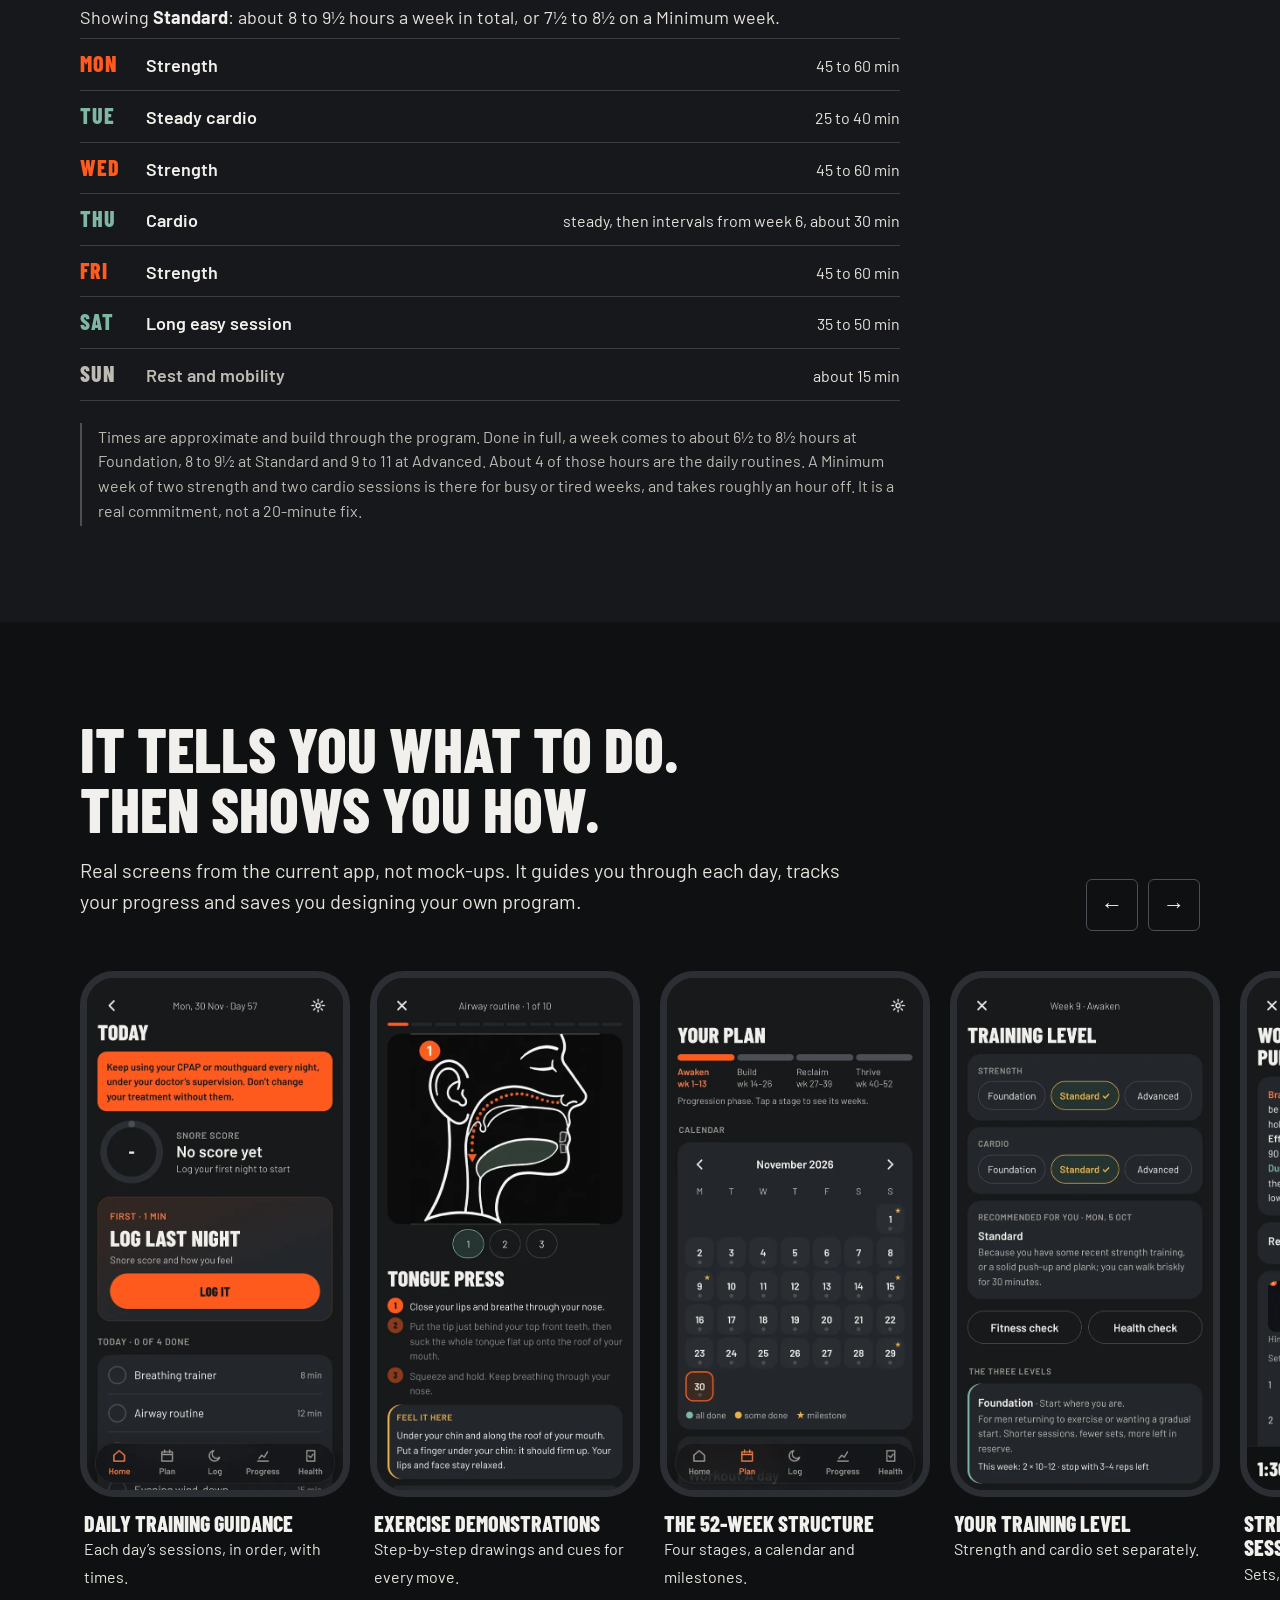
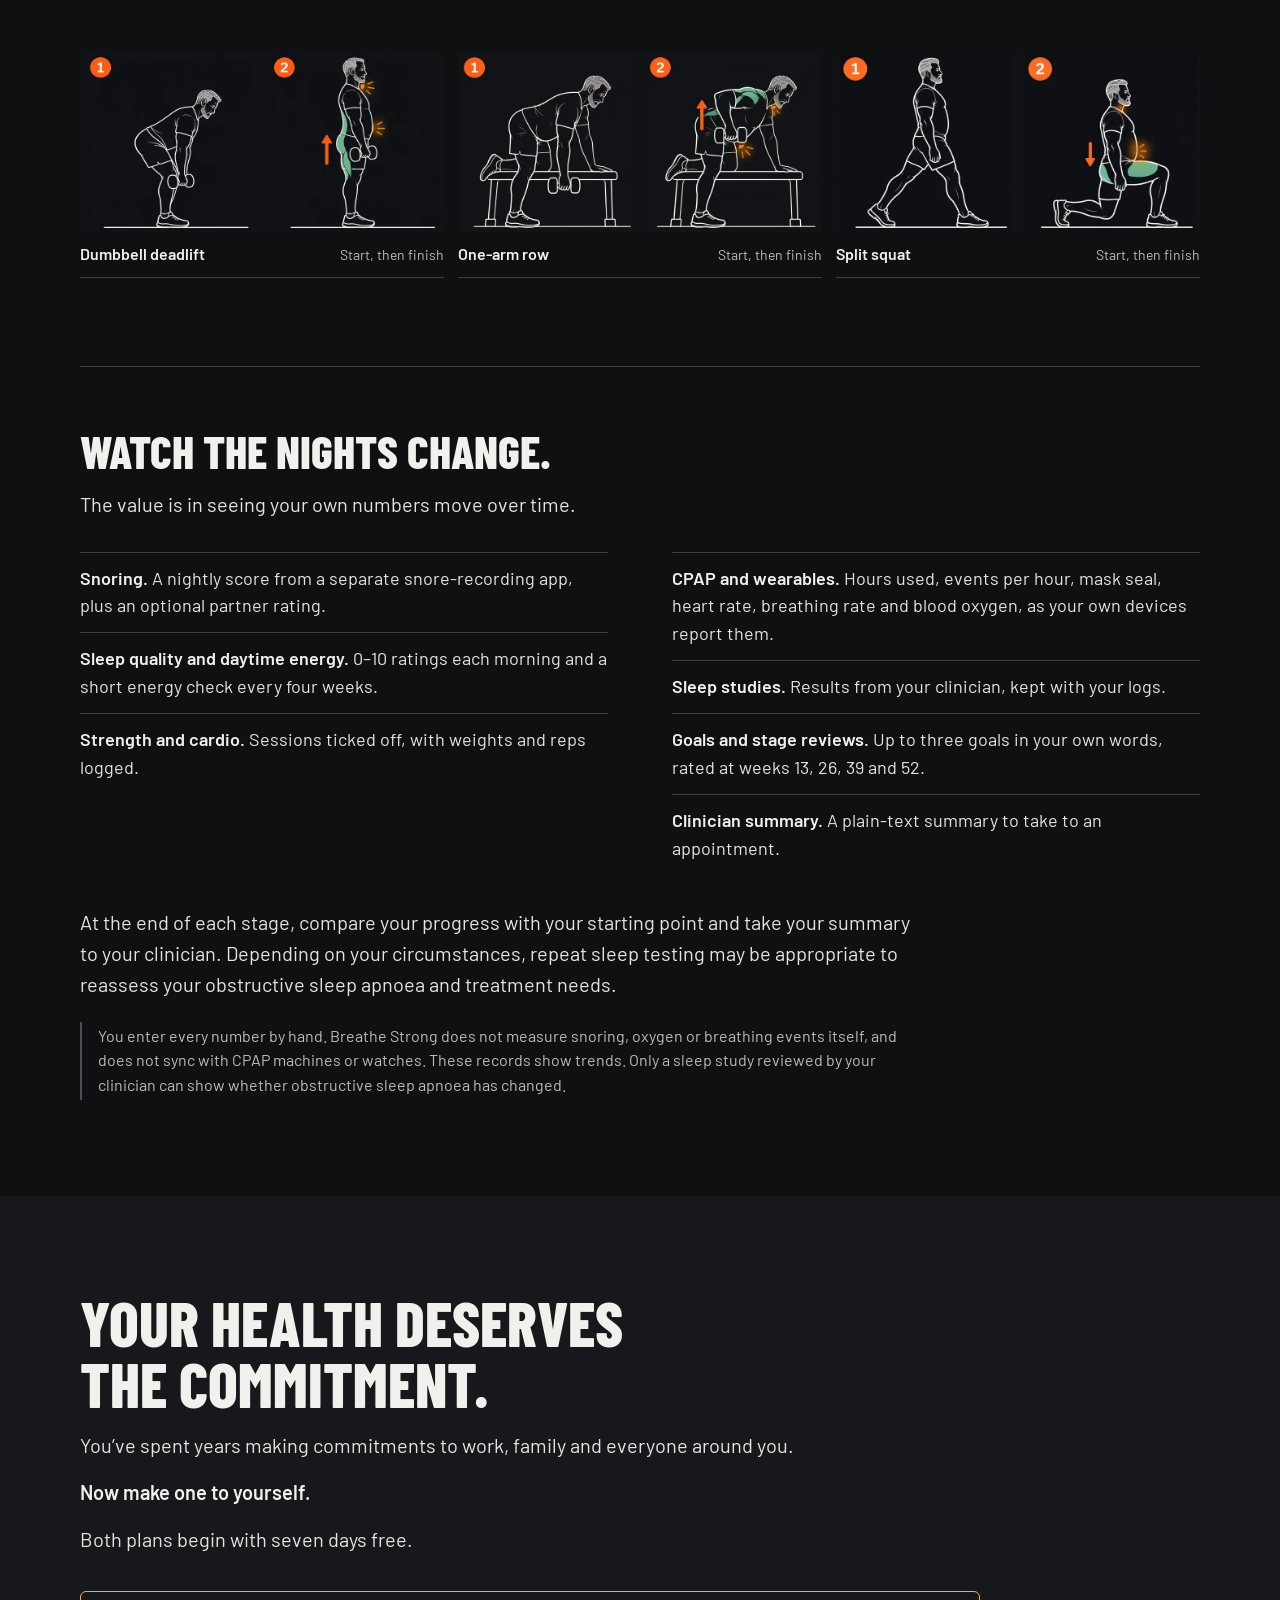
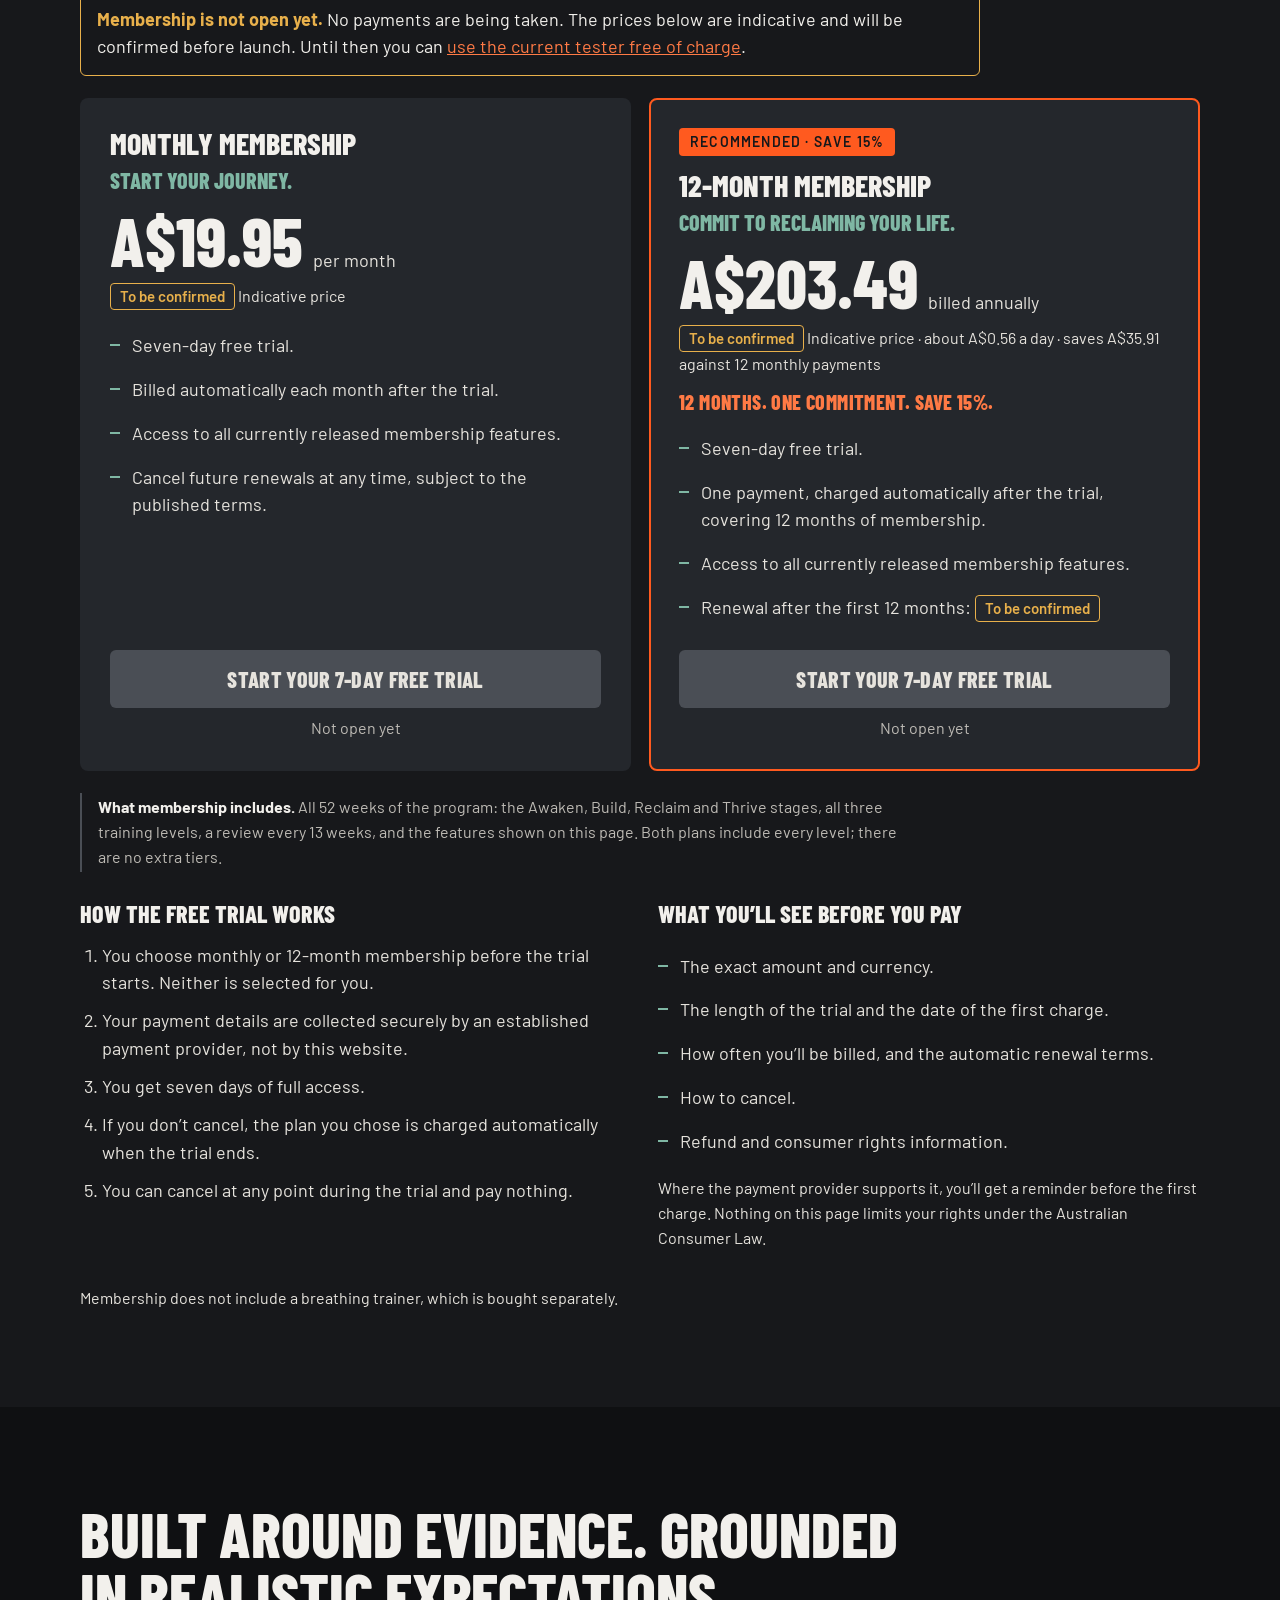
==== commit 2ad1205e: "Why section: name the Breathe Strong program as the job for weakened muscles Co-Authored-By: Claude " ====
--- a/index.html
+++ b/index.html
@@ -119,7 +119,7 @@
     <div class="whygrid">
       <div>
         <p>Snoring, broken sleep and fading energy are common after 40. Common is not the same as inevitable.</p>
-        <p>As men get older, changes in conditioning, body composition and upper-airway function all play a part. If something is physically blocking your airway, that is a job for a surgeon. If the muscles holding it open have weakened, that is a job for training. Your GP or sleep clinic can tell you which applies to you.</p>
+        <p>As men get older, changes in conditioning, body composition and upper-airway function all play a part. If something is physically blocking your airway, that is a job for a surgeon. If the muscles holding it open have weakened, that is a job for the Breathe Strong program. Your GP or sleep clinic can tell you which applies to you.</p>
         <p class="point"><b>Losing the belly is not the only way forward.</b> In <a href="#evidence">studies</a>, exercise has improved sleep apnoea and daytime tiredness with little change in body weight. Weight is part of the picture, not the whole picture, and it doesn’t have to come first.</p>
       </div>
       <div>
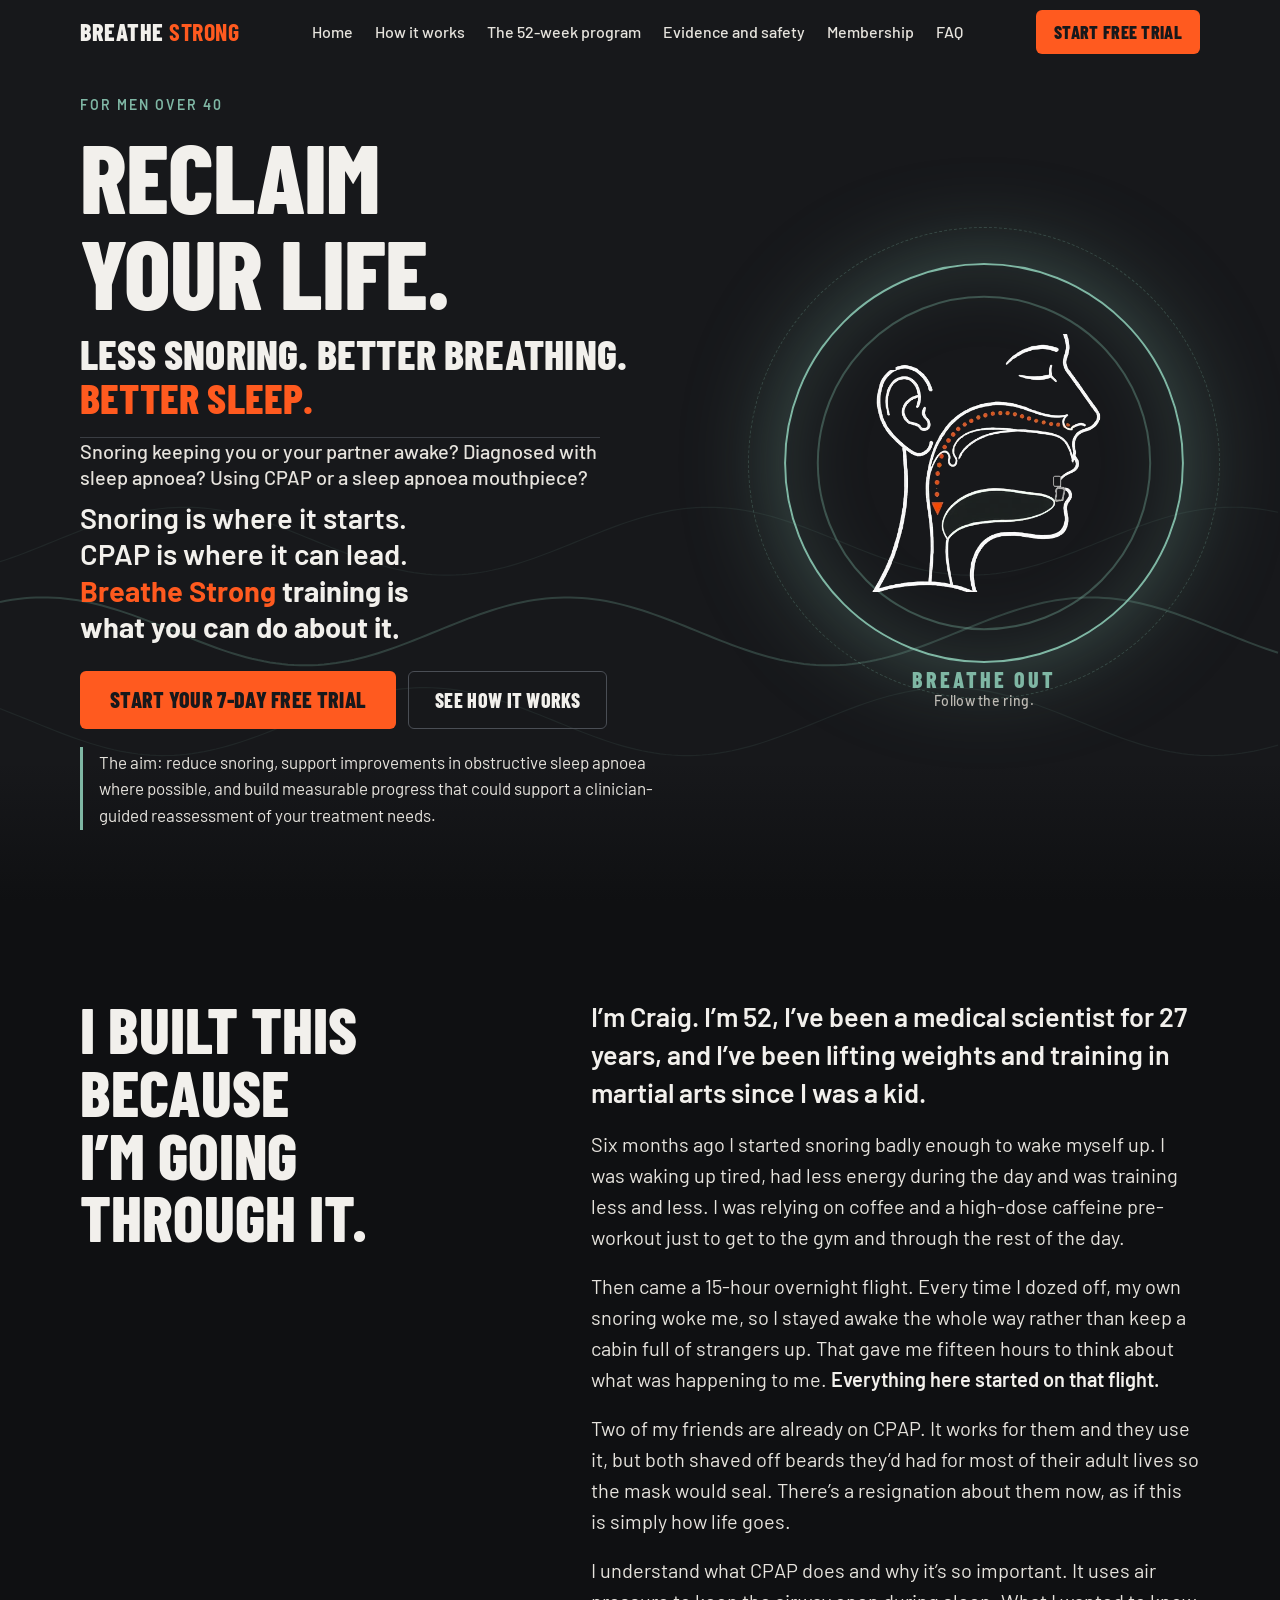
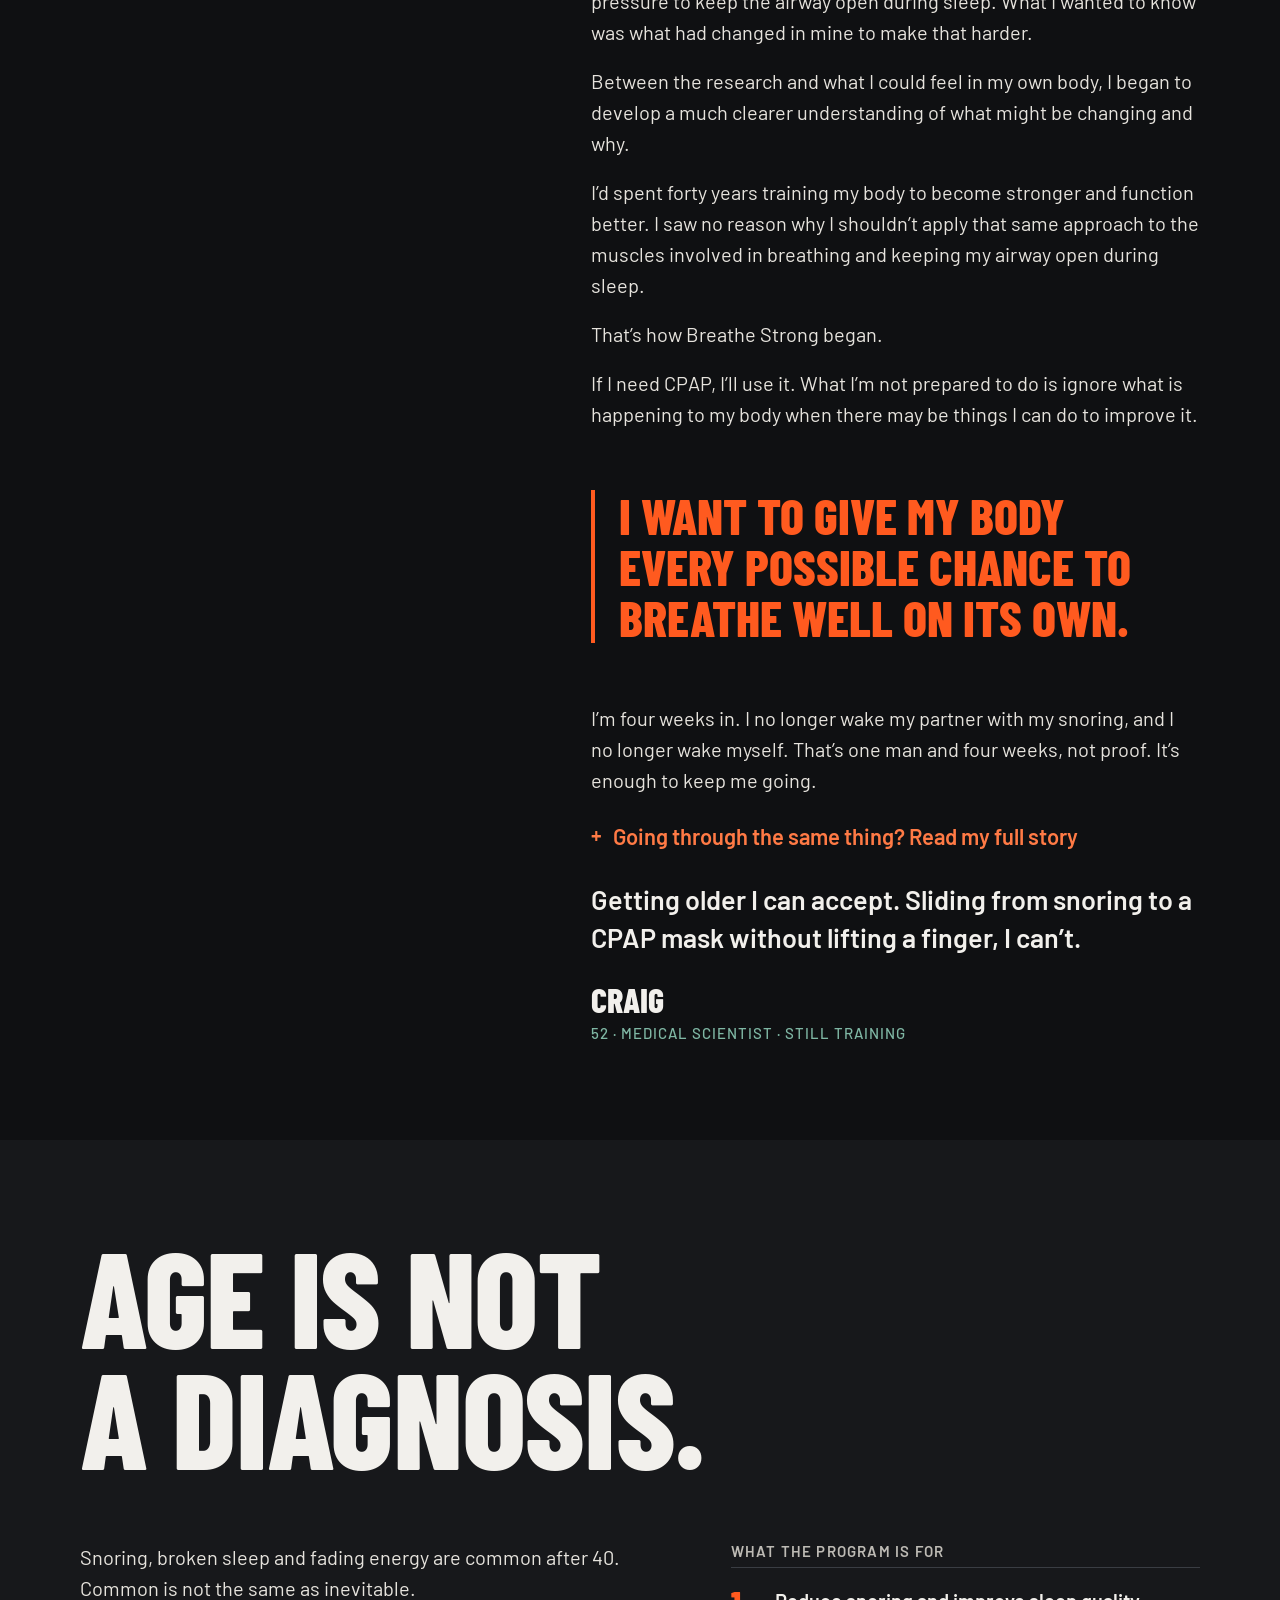
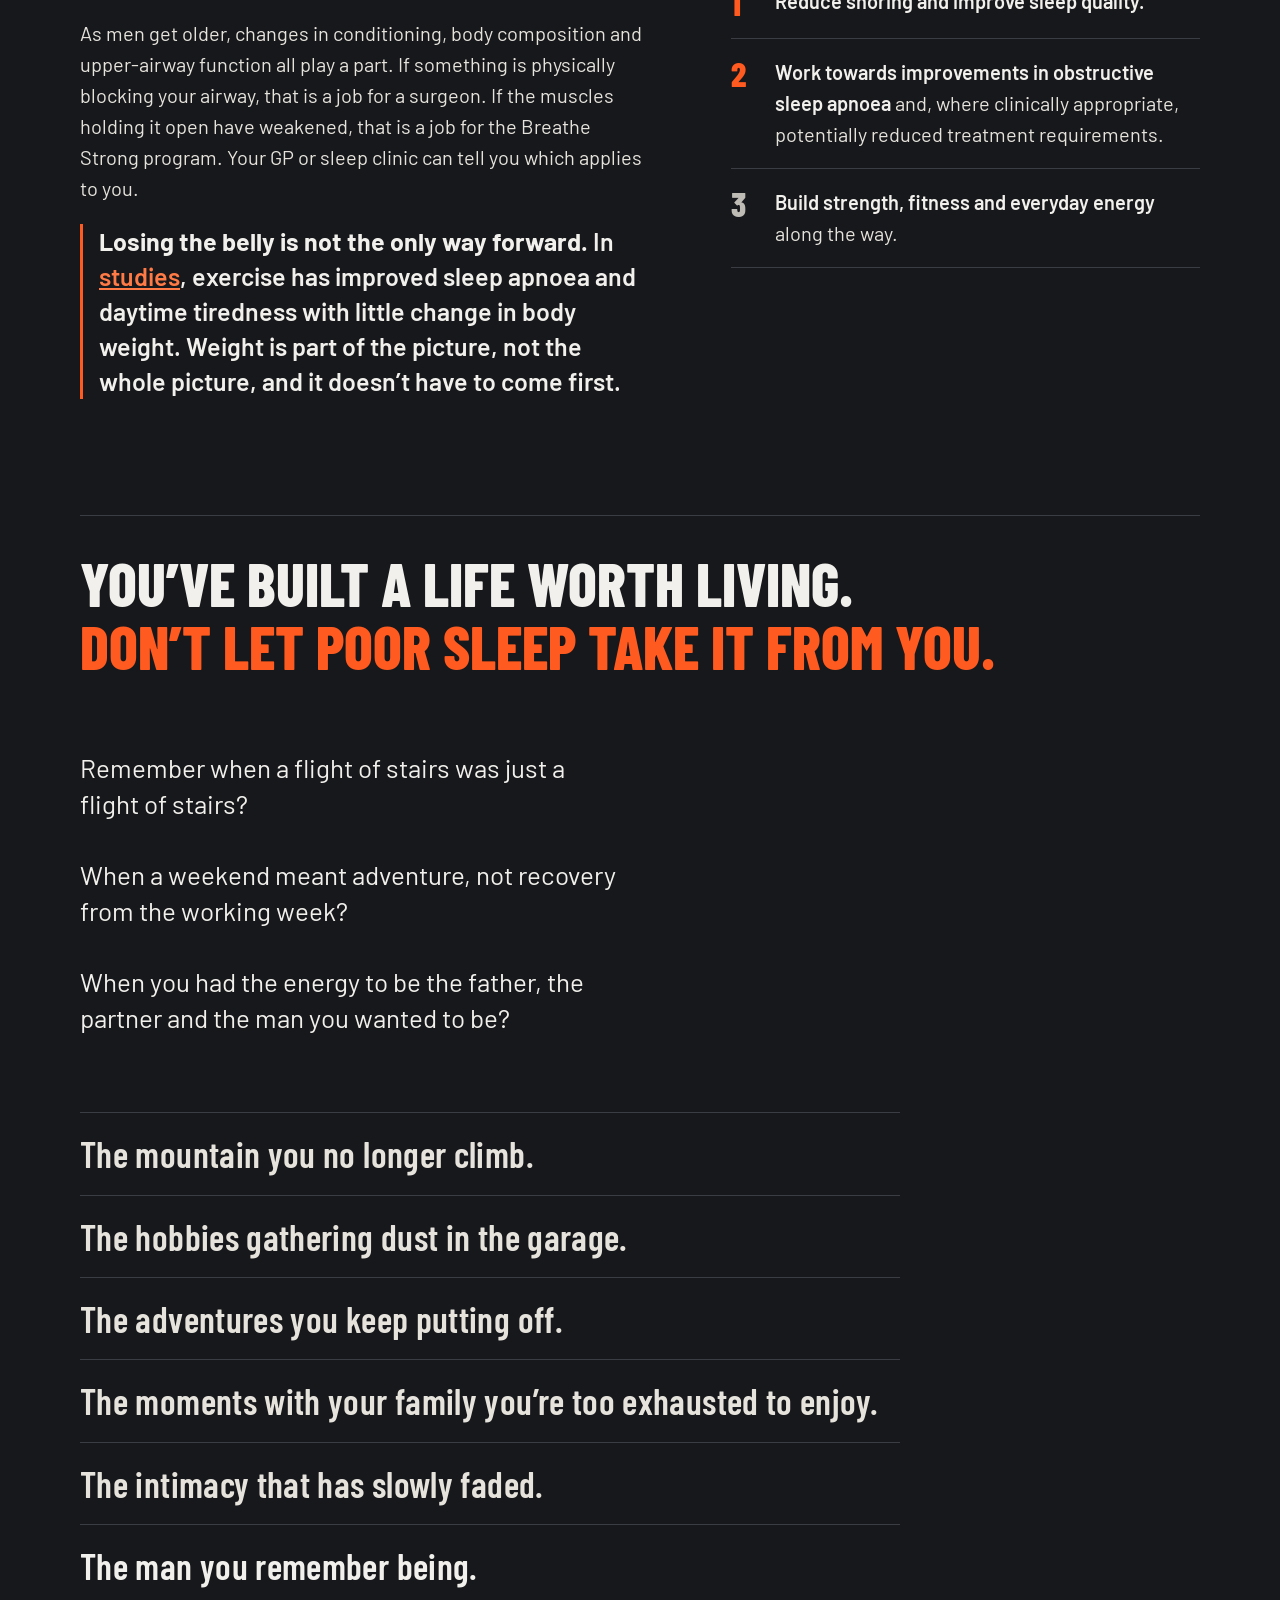
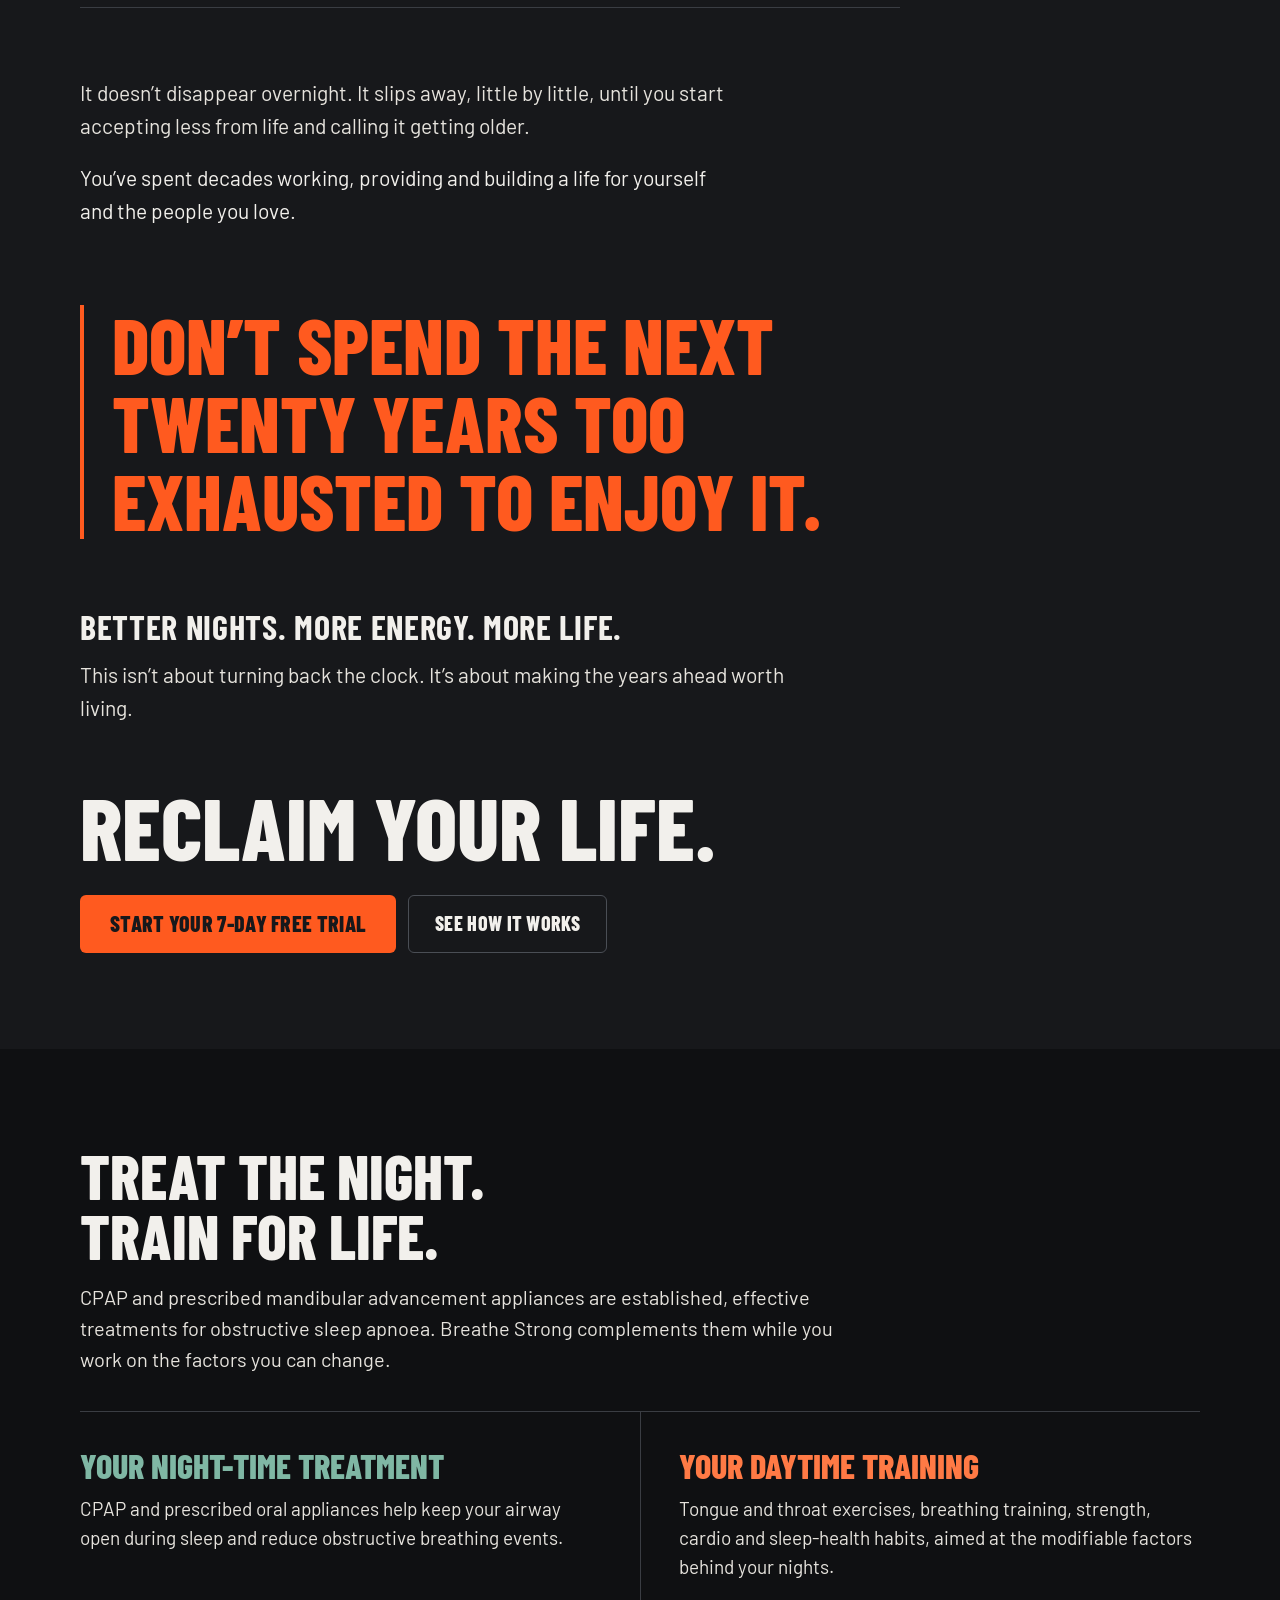
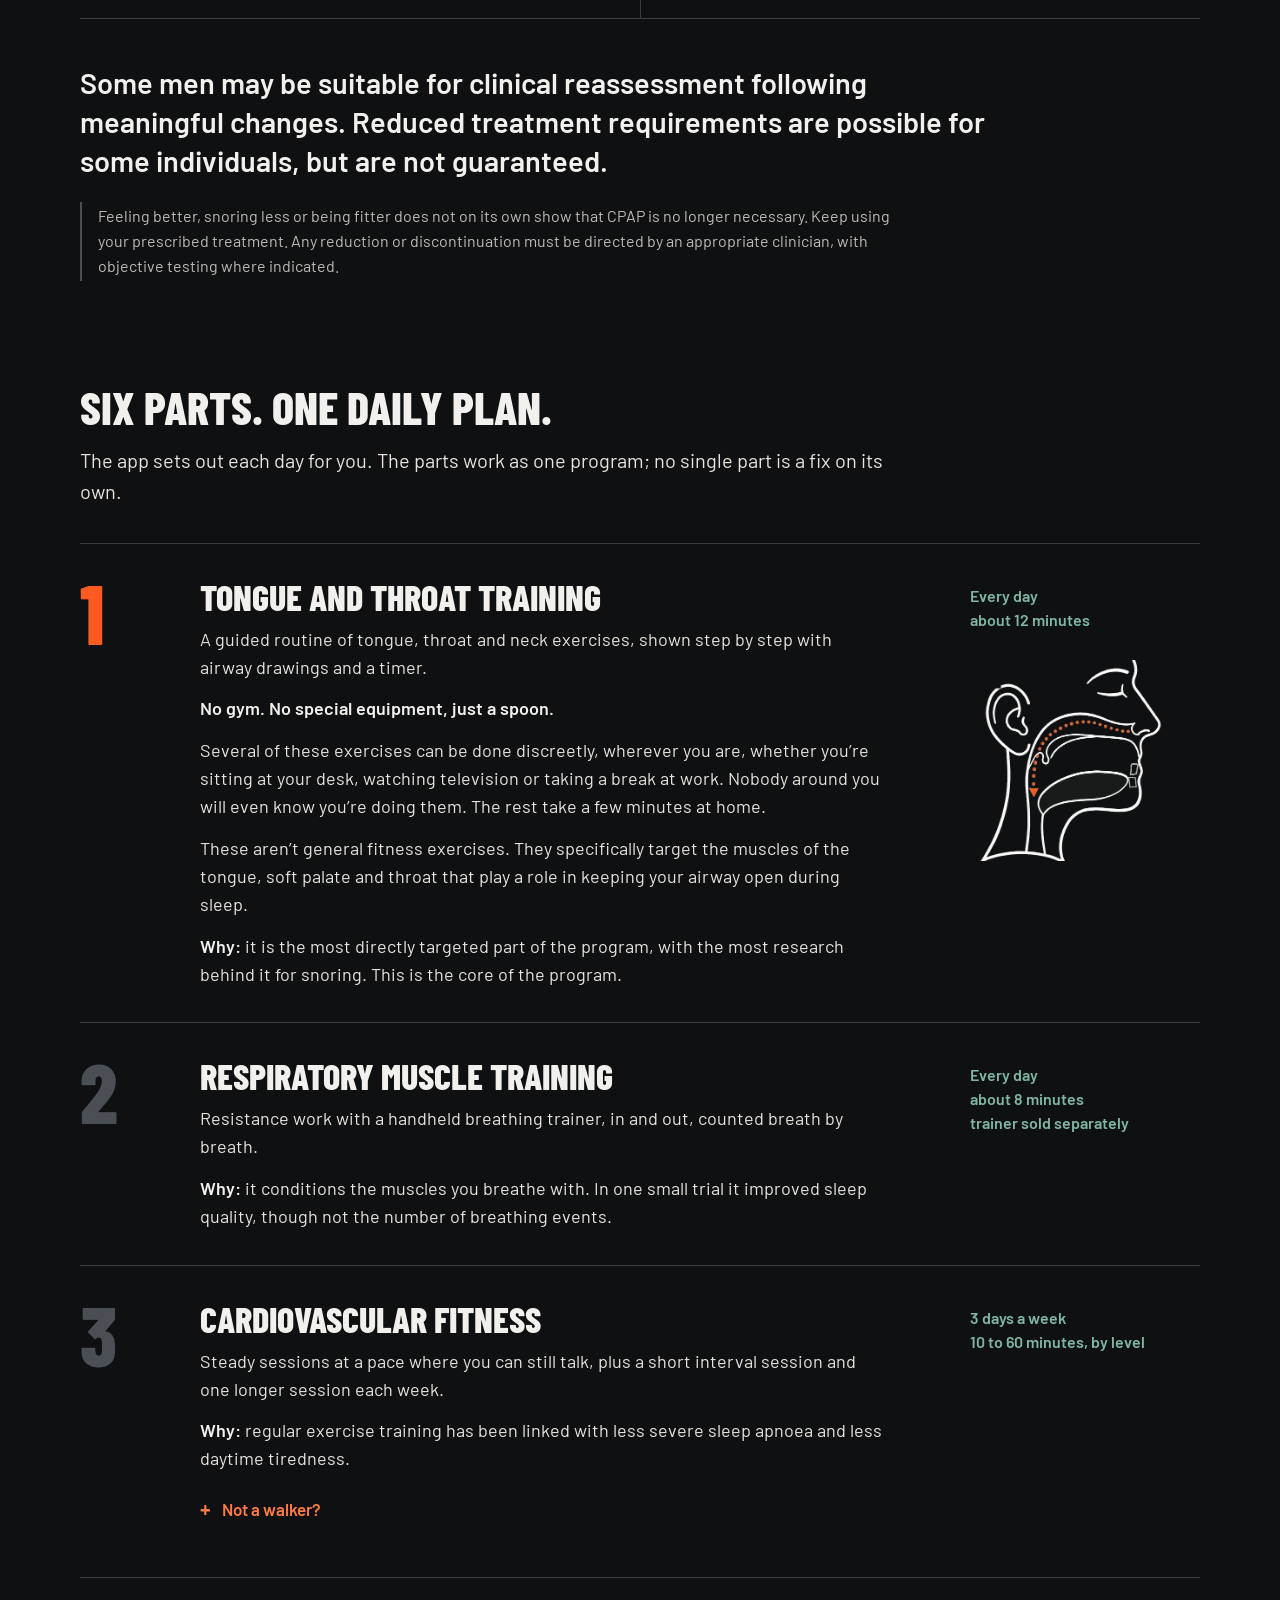
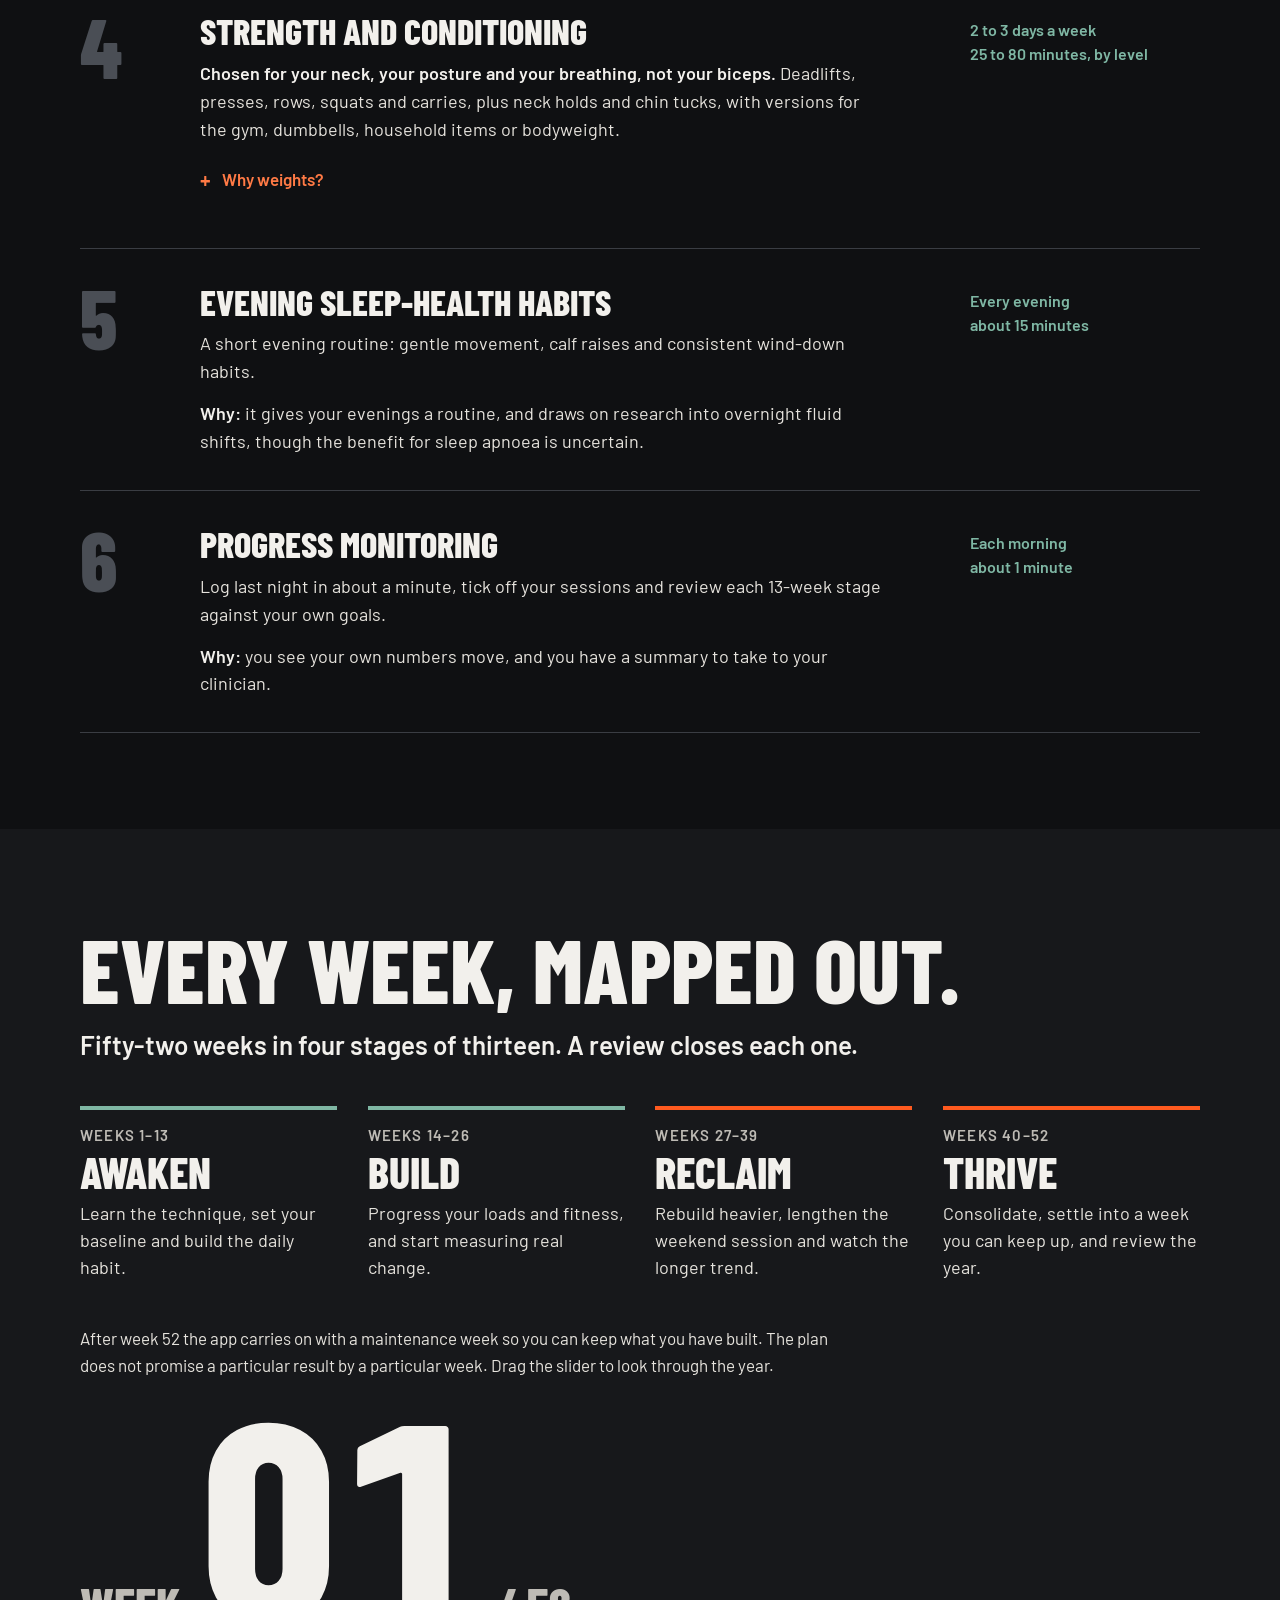
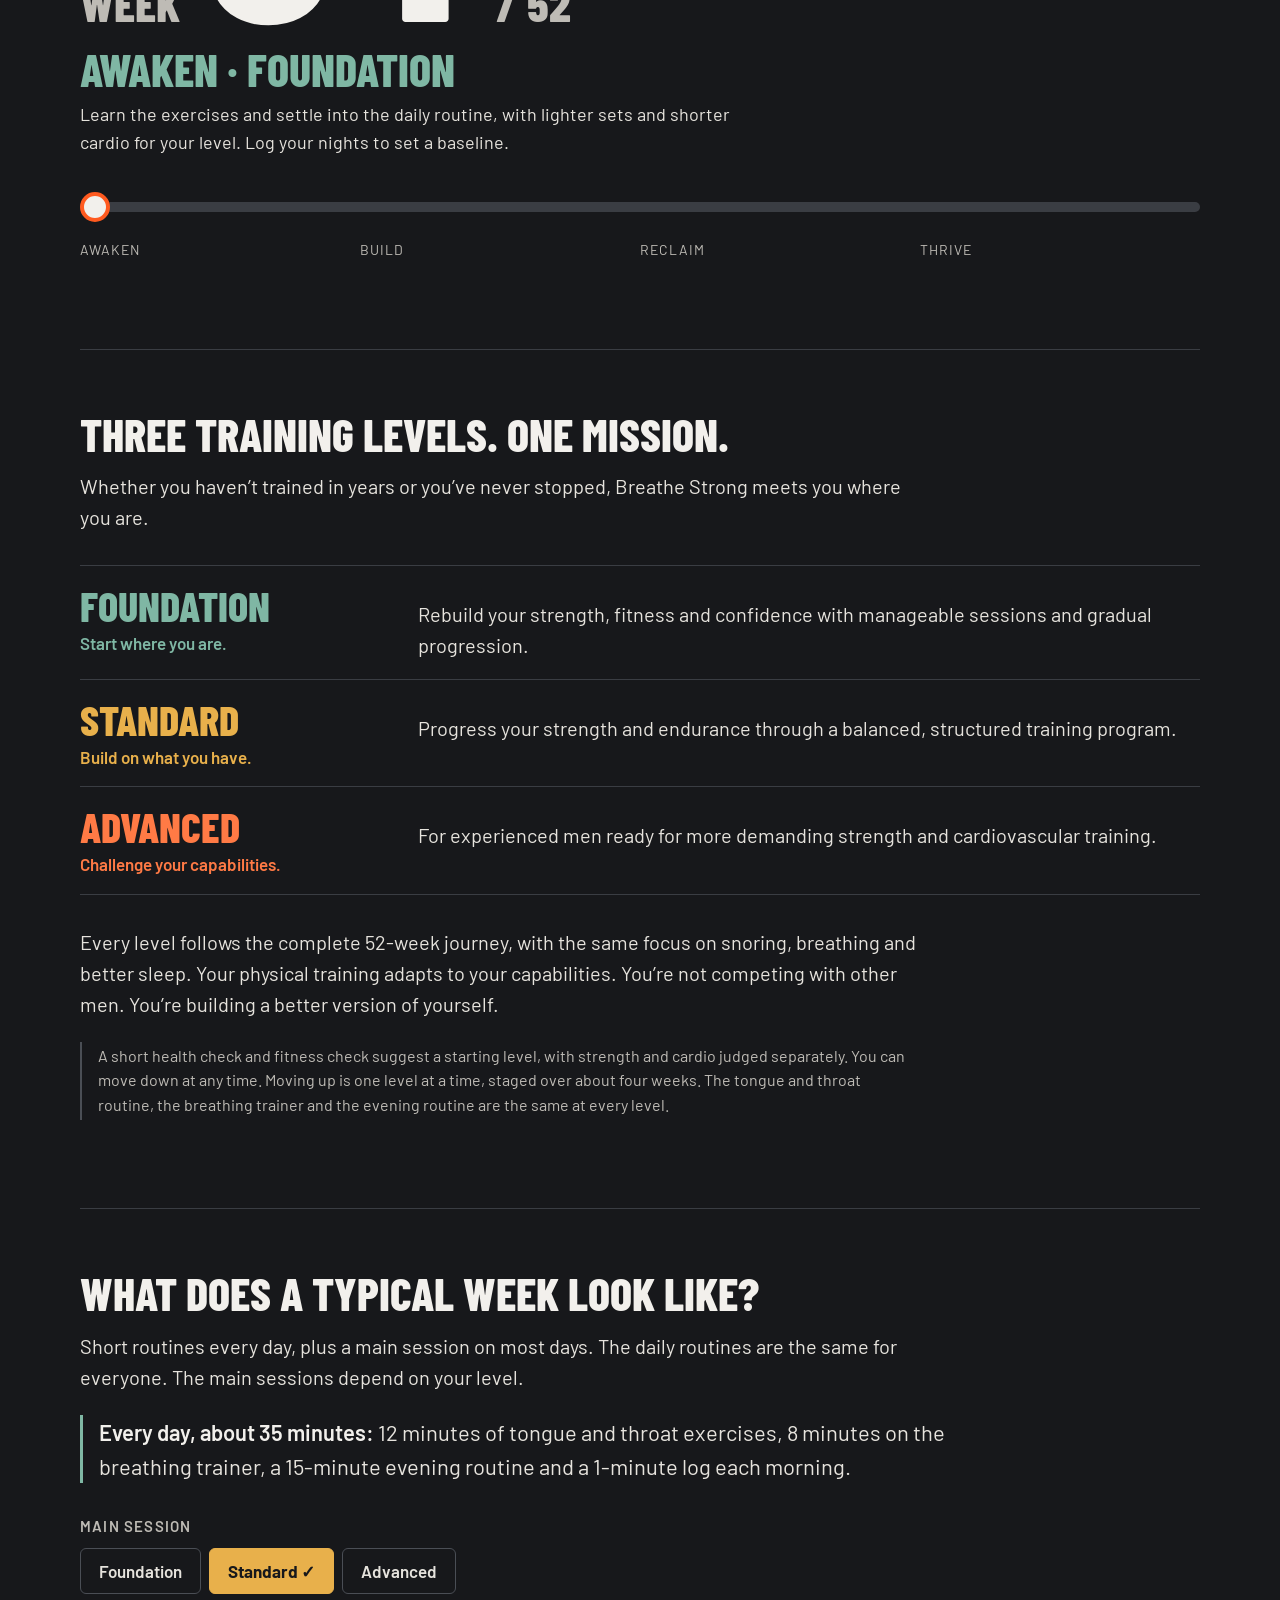
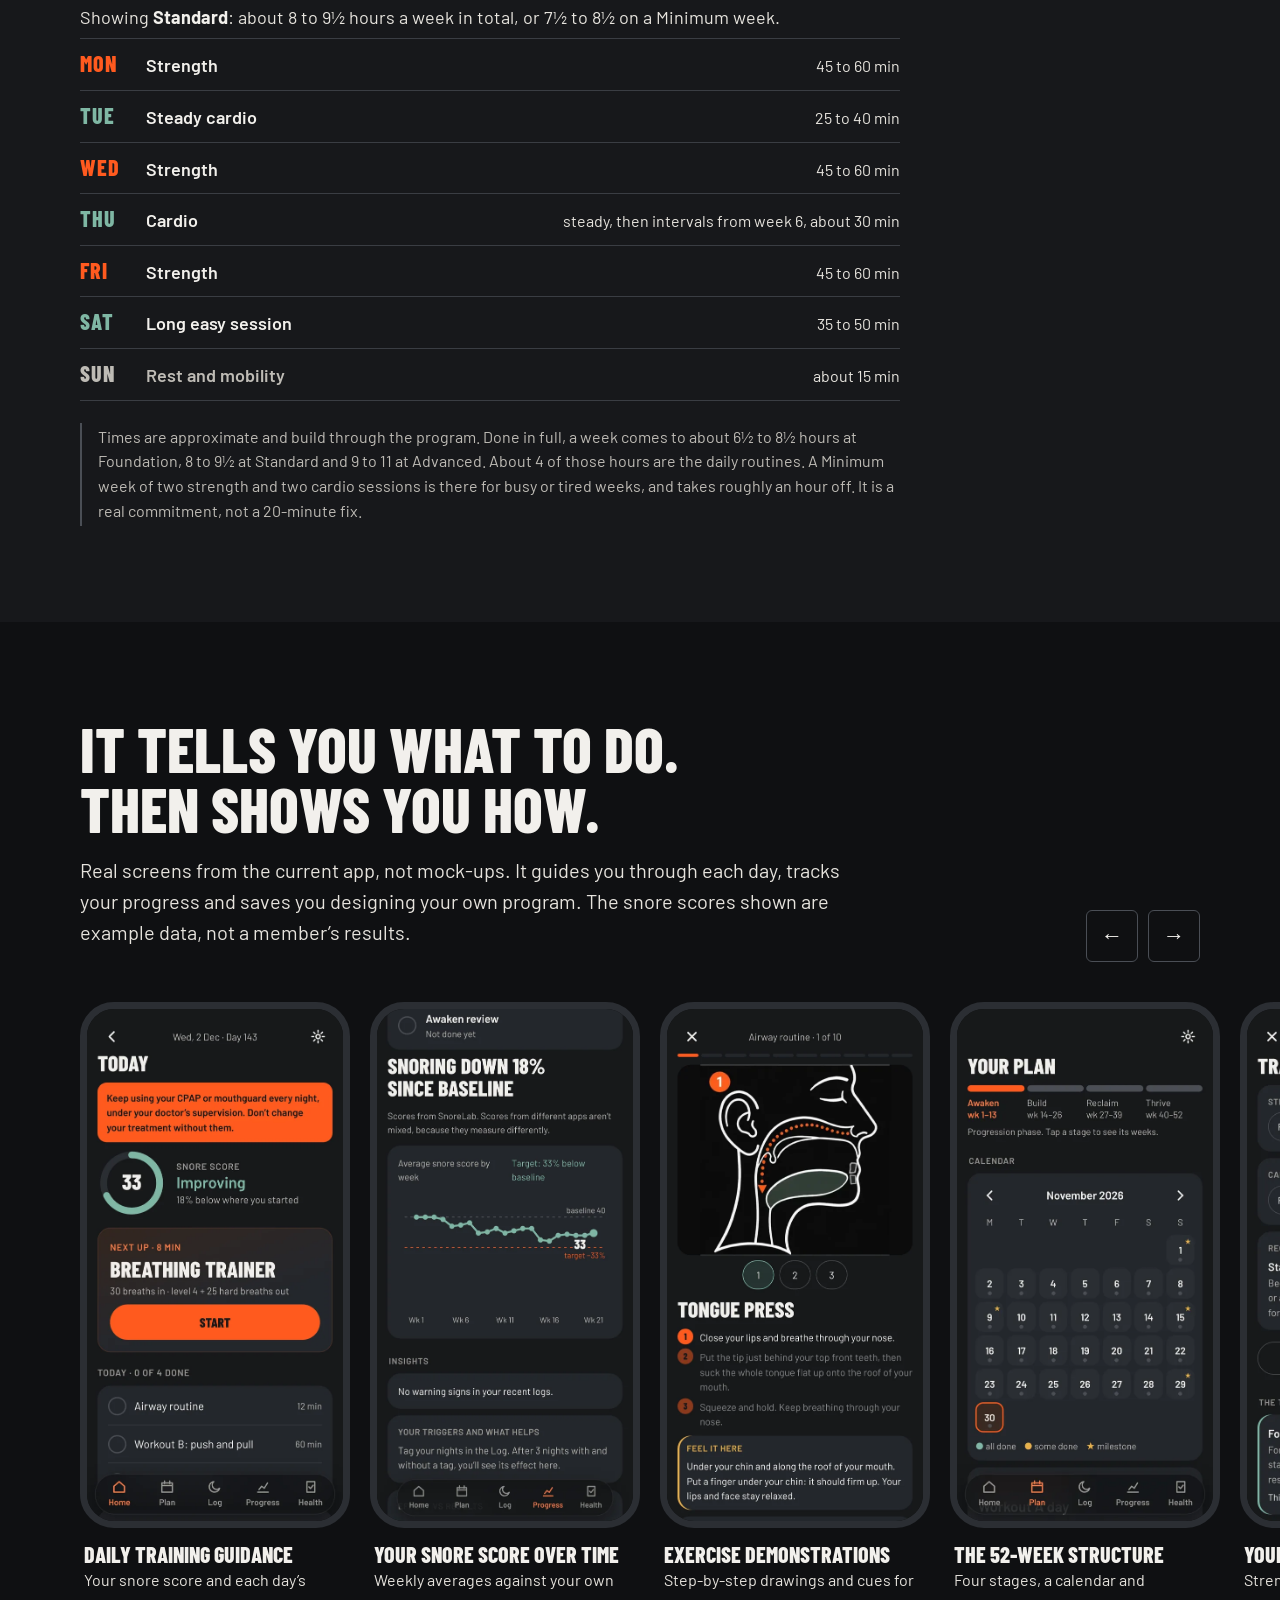
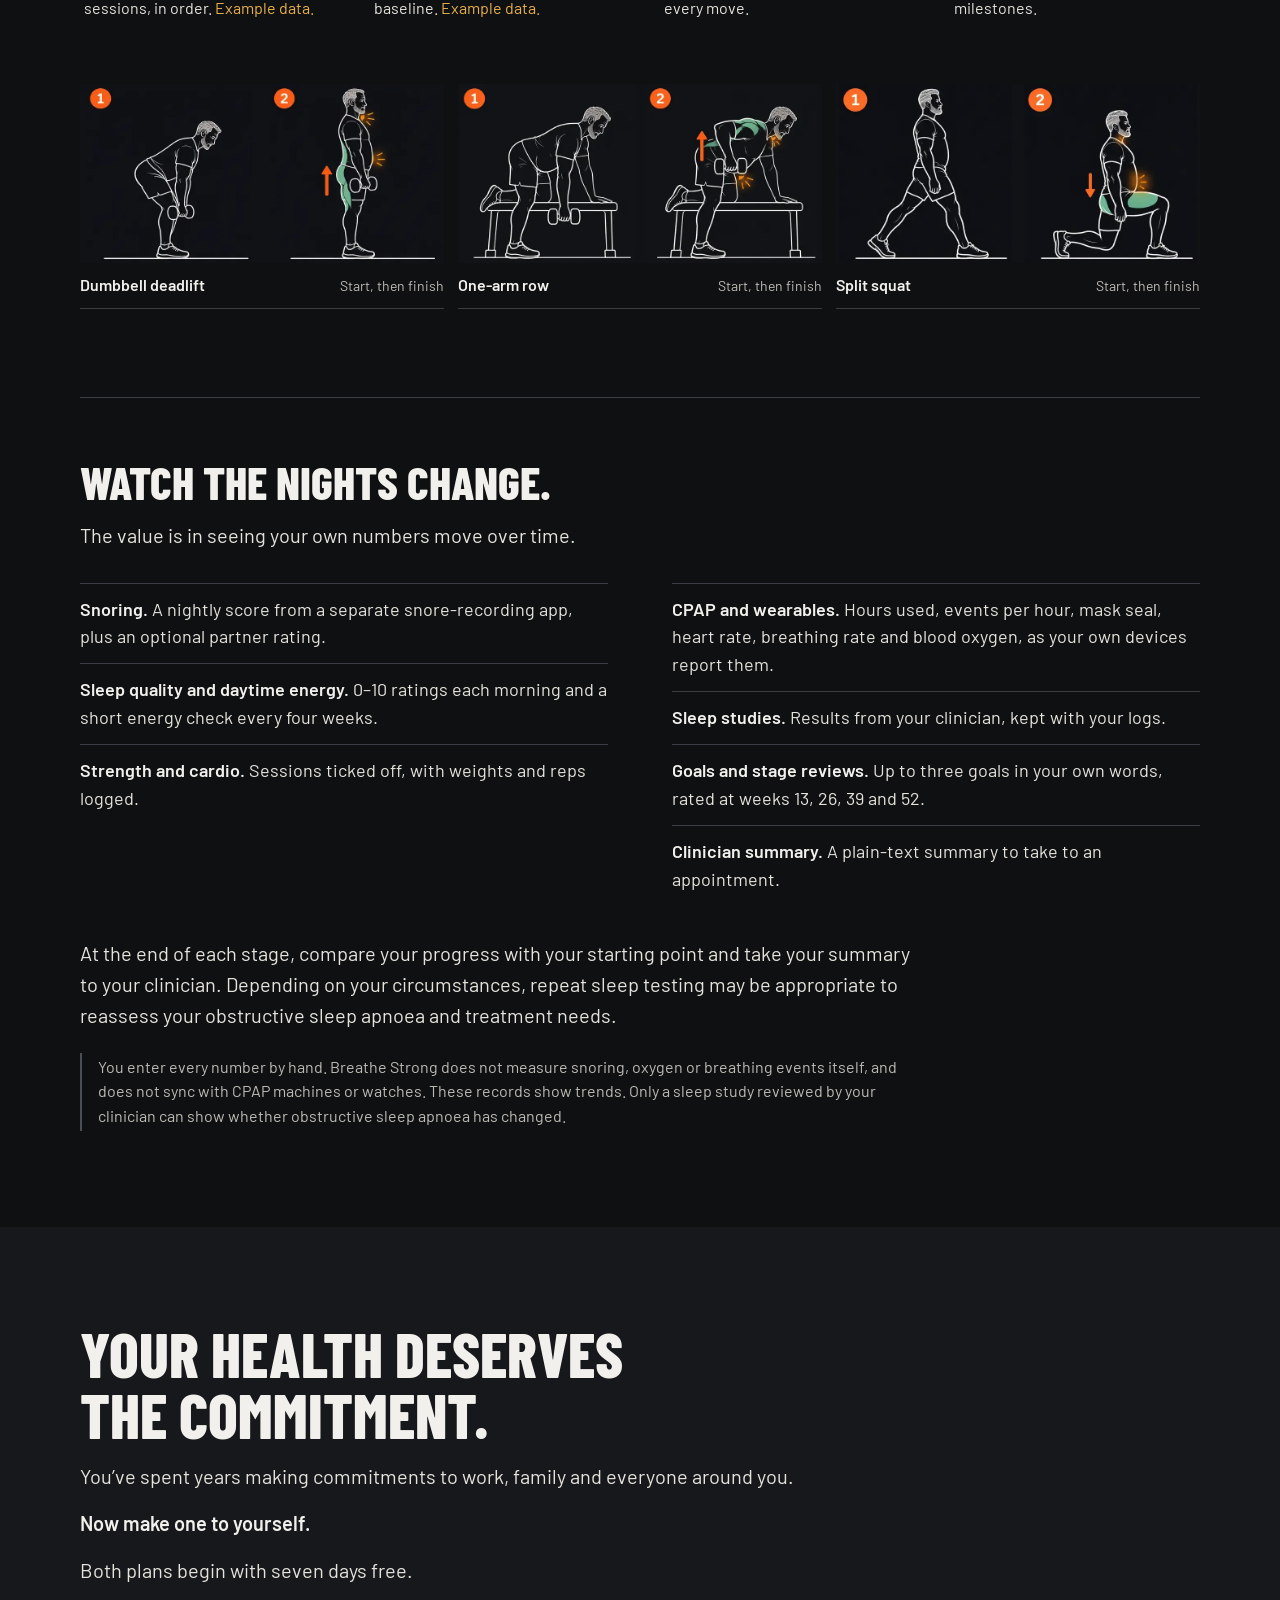
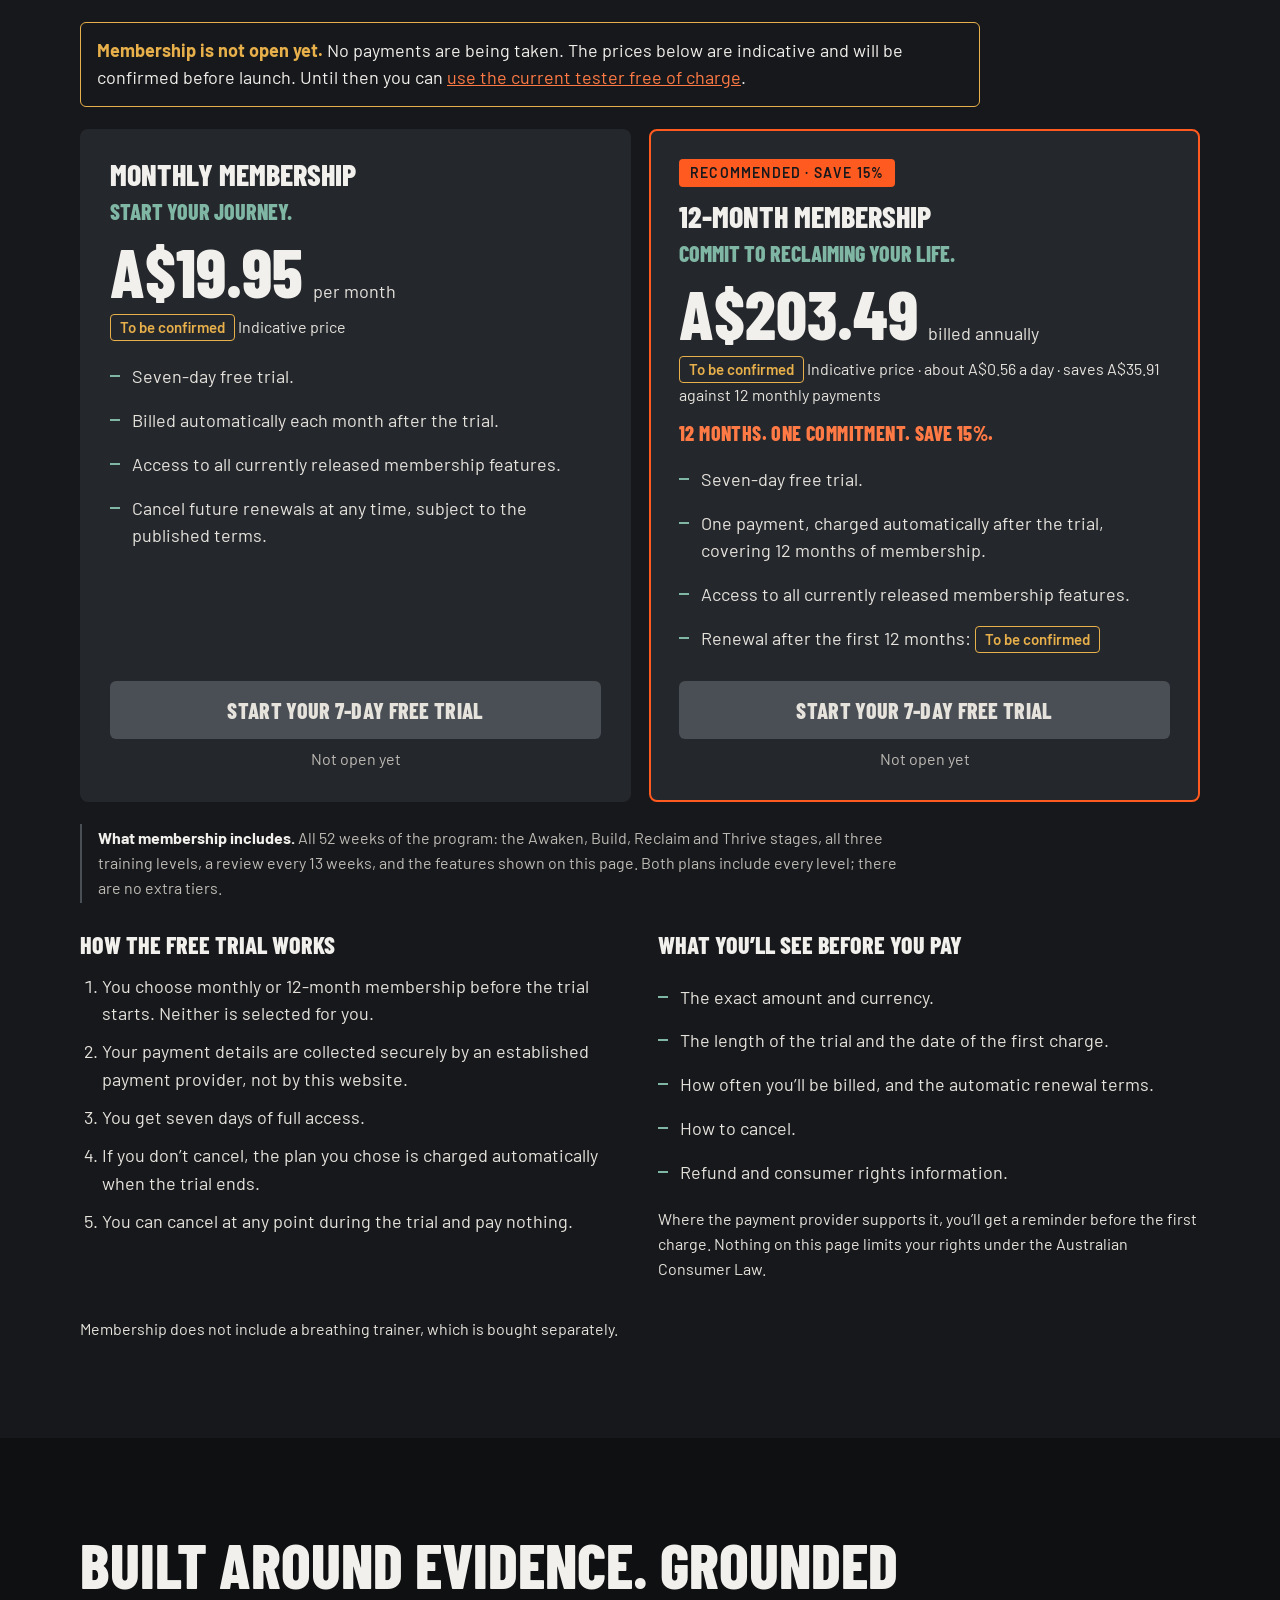
==== commit 61ea55e5: "App preview: Today screen with a snore score, and a progress chart, both marked as example data Co-A" ====
--- a/index.html
+++ b/index.html
@@ -306,12 +306,13 @@
   <div class="wrap railhead">
     <div class="sechead">
       <h2>It tells you what to do. Then shows you how.</h2>
-      <p>Real screens from the current app, not mock-ups. It guides you through each day, tracks your progress and saves you designing your own program.</p>
+      <p>Real screens from the current app, not mock-ups. It guides you through each day, tracks your progress and saves you designing your own program. The snore scores shown are example data, not a member’s results.</p>
     </div>
     <div class="arrows"><button type="button" id="prev" aria-label="Previous screen">←</button><button type="button" id="next" aria-label="Next screen">→</button></div>
   </div>
   <div class="rail" id="rail" tabindex="0" role="group" aria-label="Screens from the app">
-    <figure class="shot"><div class="phone"><img src="img/app-day.webp" width="585" height="1170" loading="lazy" alt="The app's Today screen for a training day, listing the breathing trainer, airway routine, workout and evening wind-down, with a reminder to keep using CPAP every night."></div><figcaption><b>Daily training guidance</b><span>Each day’s sessions, in order, with times.</span></figcaption></figure>
+    <figure class="shot"><div class="phone"><img src="img/app-day.webp" width="585" height="1170" loading="lazy" alt="The app's Today screen showing a snore score of 33, marked as improving and 18% below the starting point, with the day's sessions listed and a reminder to keep using CPAP every night. Example data."></div><figcaption><b>Daily training guidance</b><span>Your snore score and each day’s sessions, in order. <i>Example data.</i></span></figcaption></figure>
+    <figure class="shot"><div class="phone"><img src="img/app-progress.webp" width="585" height="1170" loading="lazy" alt="The Progress screen with a chart of average snore score by week over 21 weeks, falling gradually from a baseline of 40 to 33, with a dashed target line 33% below baseline. Example data."></div><figcaption><b>Your snore score over time</b><span>Weekly averages against your own baseline. <i>Example data.</i></span></figcaption></figure>
     <figure class="shot"><div class="phone"><img src="img/app-routine.webp" width="585" height="1170" loading="lazy" alt="The airway routine player showing the tongue press exercise with an airway drawing, numbered steps and a note on where you should feel it."></div><figcaption><b>Exercise demonstrations</b><span>Step-by-step drawings and cues for every move.</span></figcaption></figure>
     <figure class="shot"><div class="phone"><img src="img/app-plan.webp" width="585" height="1170" loading="lazy" alt="The Plan screen showing the four stages across 52 weeks and a monthly calendar with milestone days marked."></div><figcaption><b>The 52-week structure</b><span>Four stages, a calendar and milestones.</span></figcaption></figure>
     <figure class="shot"><div class="phone"><img src="img/app-level.webp" width="585" height="1170" loading="lazy" alt="The Training level screen with separate Strength and Cardio choices of Foundation, Standard and Advanced, and a recommendation with its reasons."></div><figcaption><b>Your training level</b><span>Strength and cardio set separately.</span></figcaption></figure>
--- a/site.css
+++ b/site.css
@@ -262,6 +262,7 @@
 .shot figcaption{padding:14px 4px 0}
 .shot figcaption b{display:block;font:800 22px/1.1 'Barlow Condensed',sans-serif;text-transform:uppercase}
 .shot figcaption span{color:var(--mut);font-size:16px}
+.shot figcaption i{font-style:normal;color:var(--amb);white-space:nowrap}
 @media (max-width:560px){.arrows{display:none}}
 .moves{display:grid;grid-template-columns:repeat(3,minmax(0,1fr));gap:14px;margin-top:40px}
 .moves figure{margin:0}
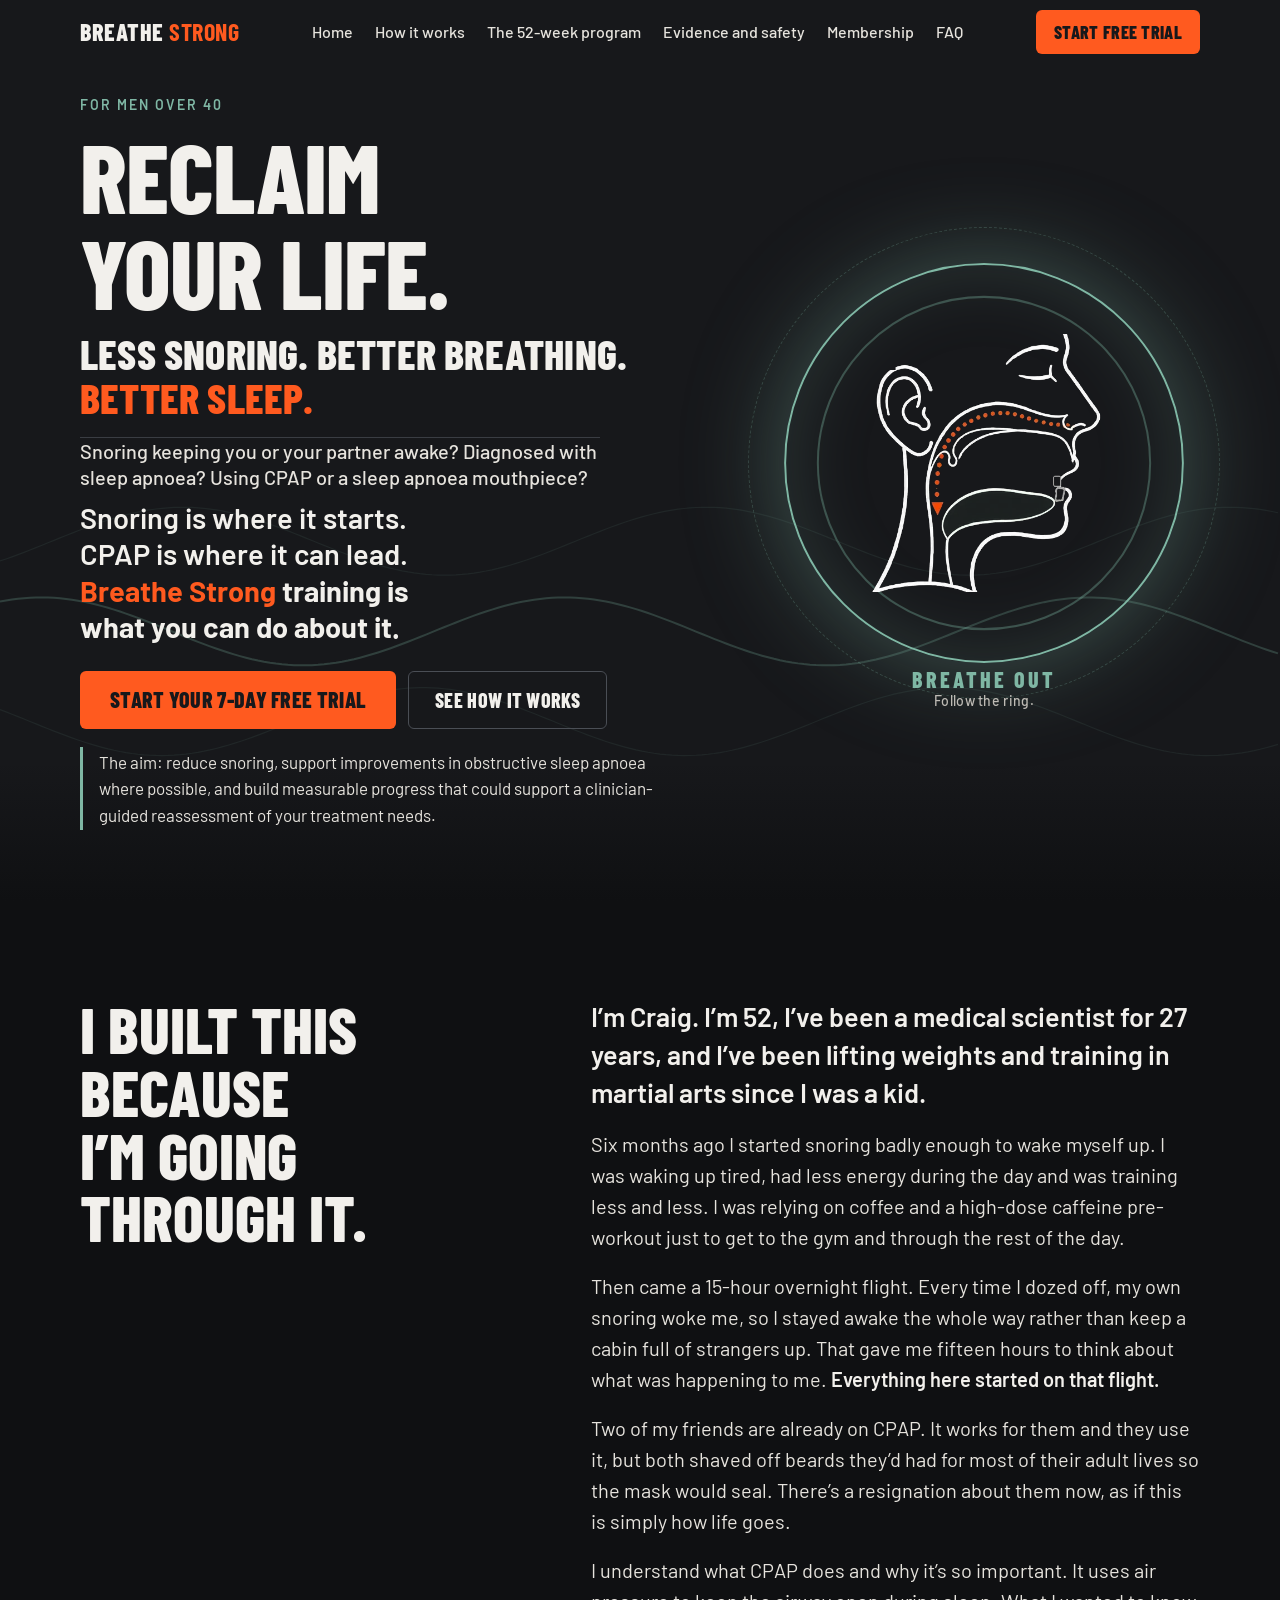
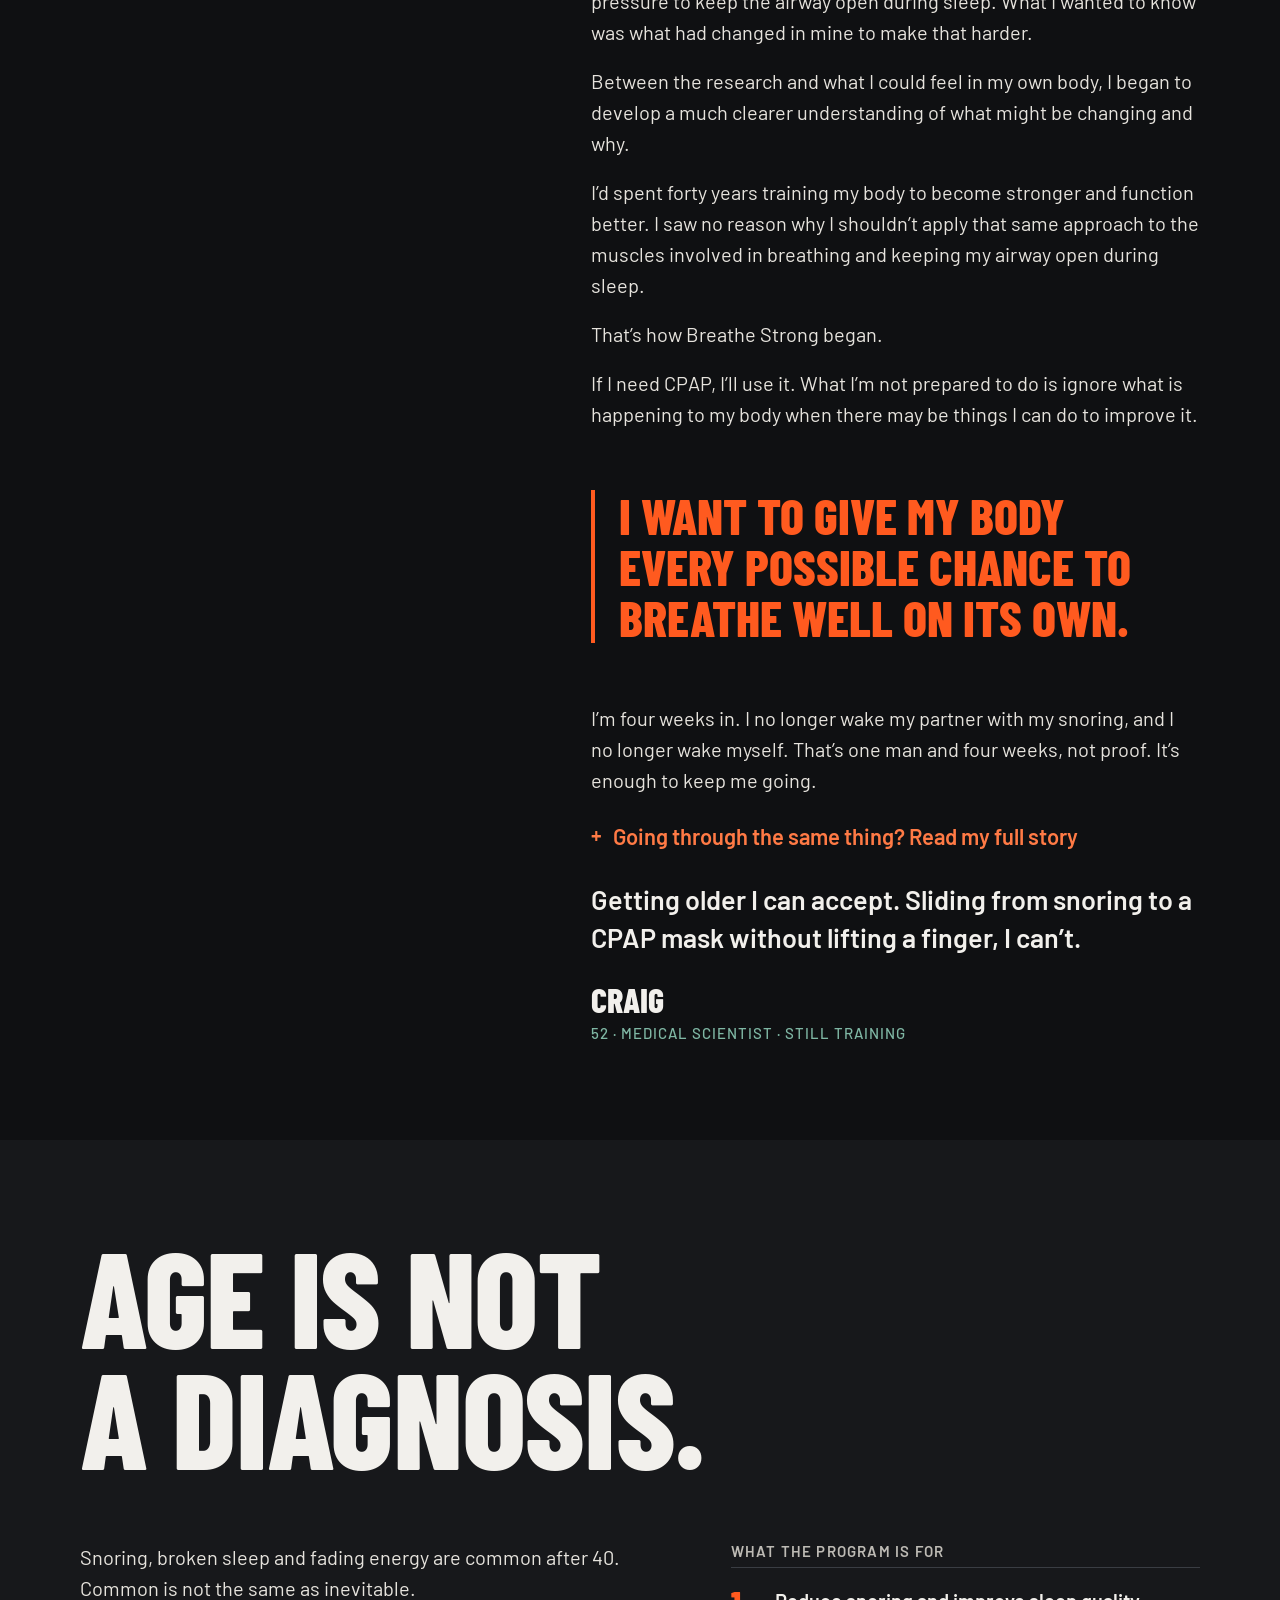
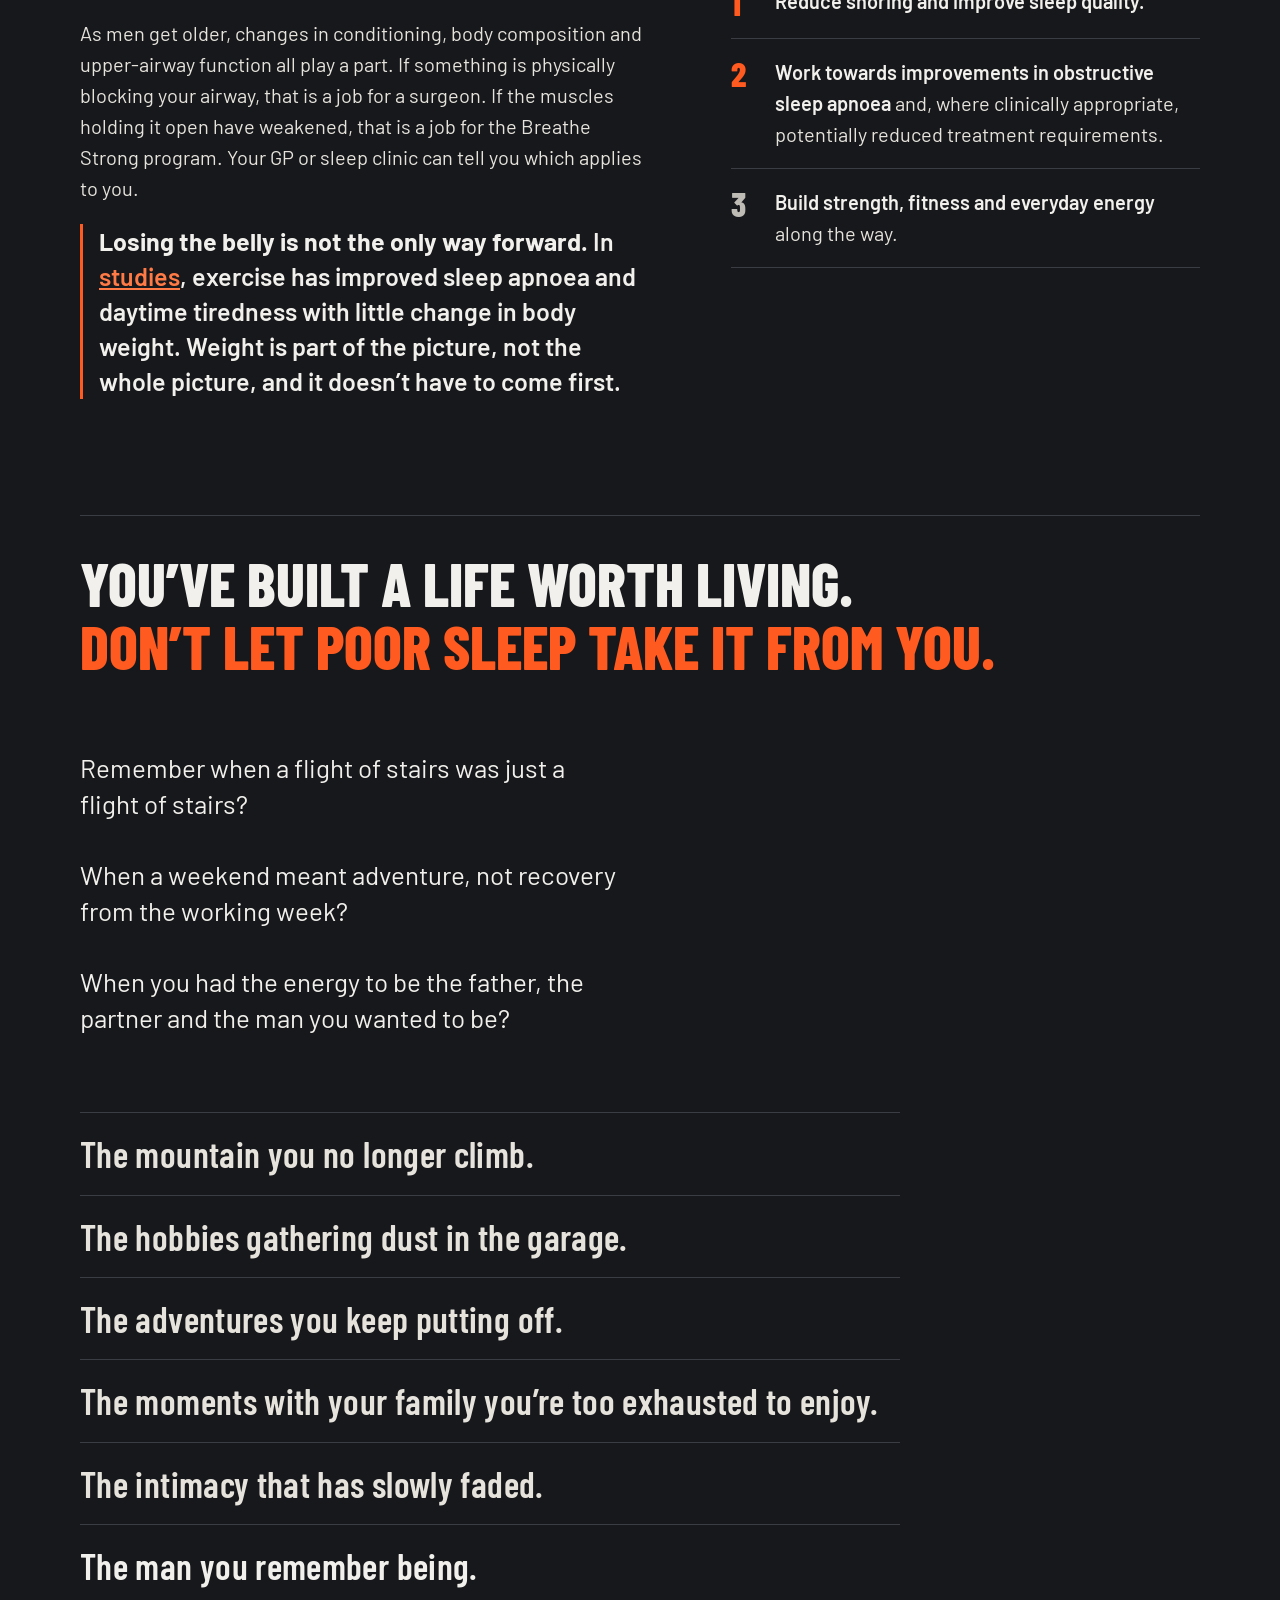
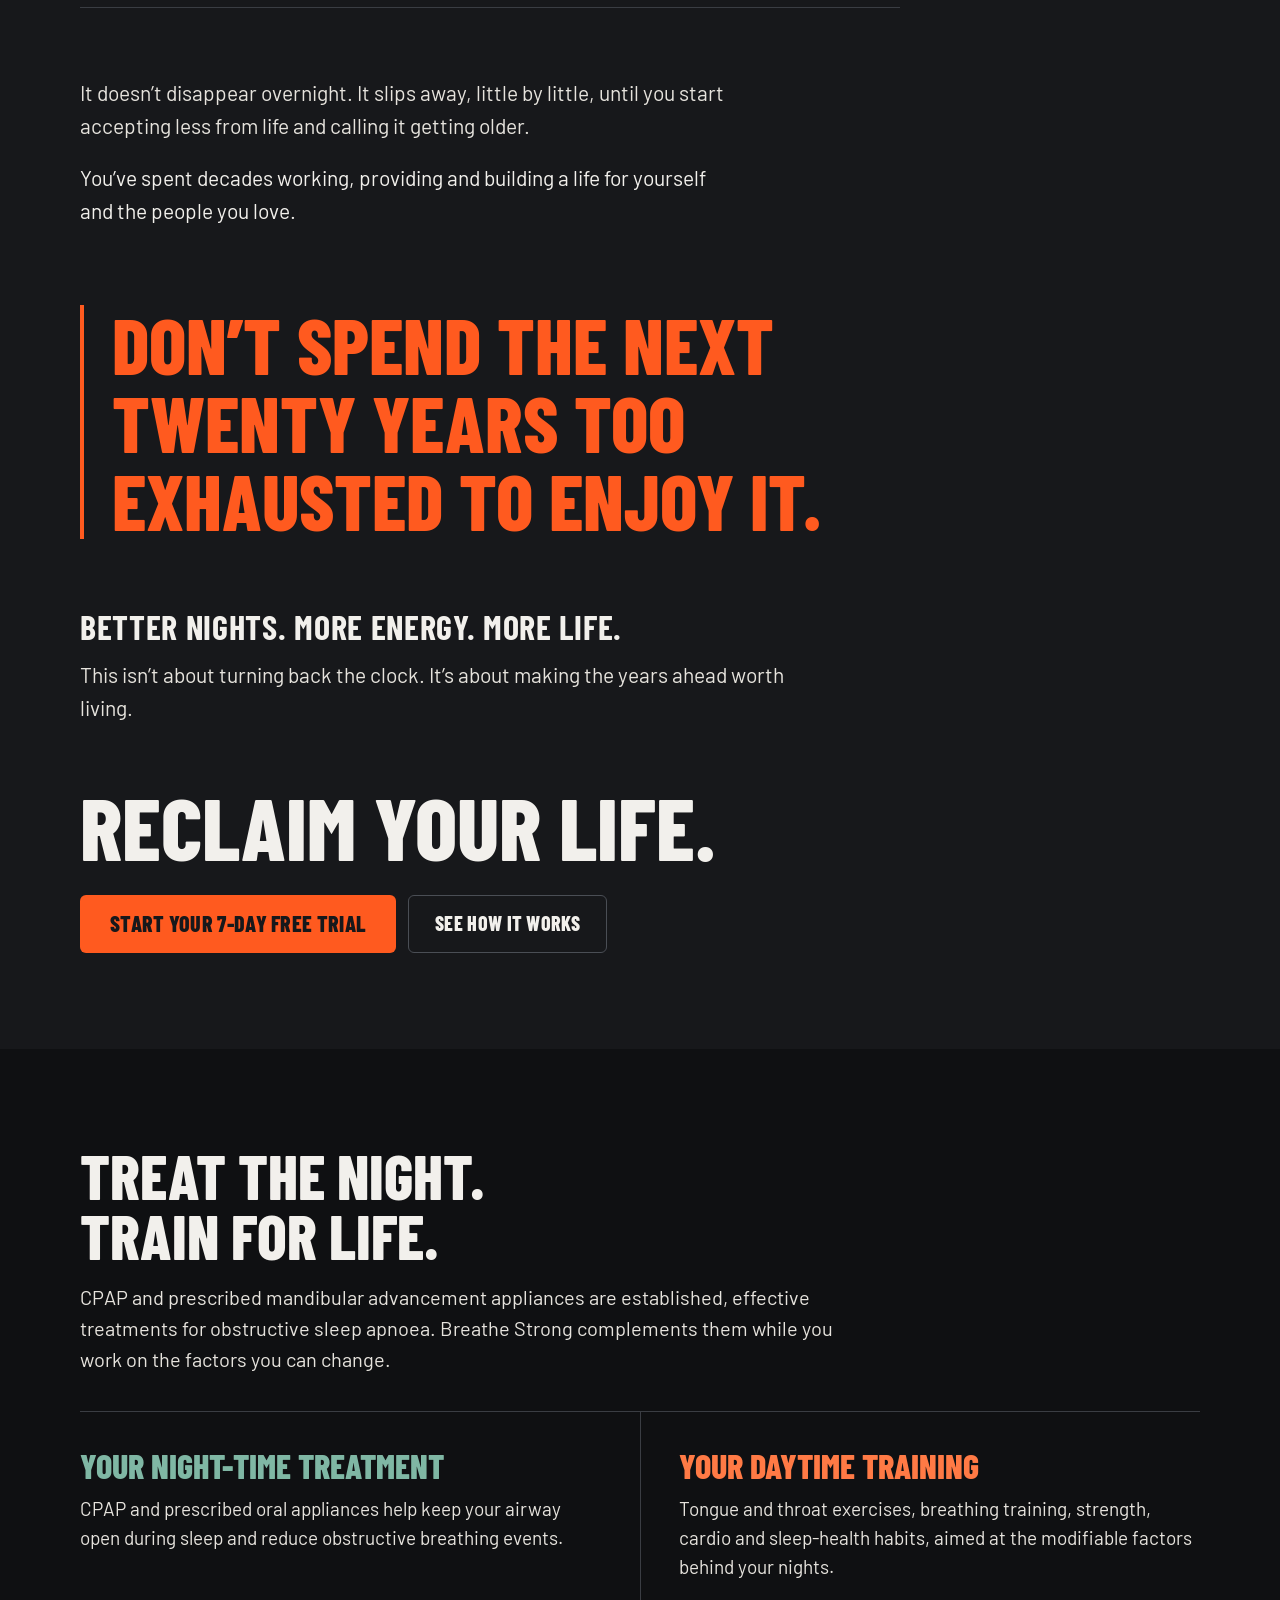
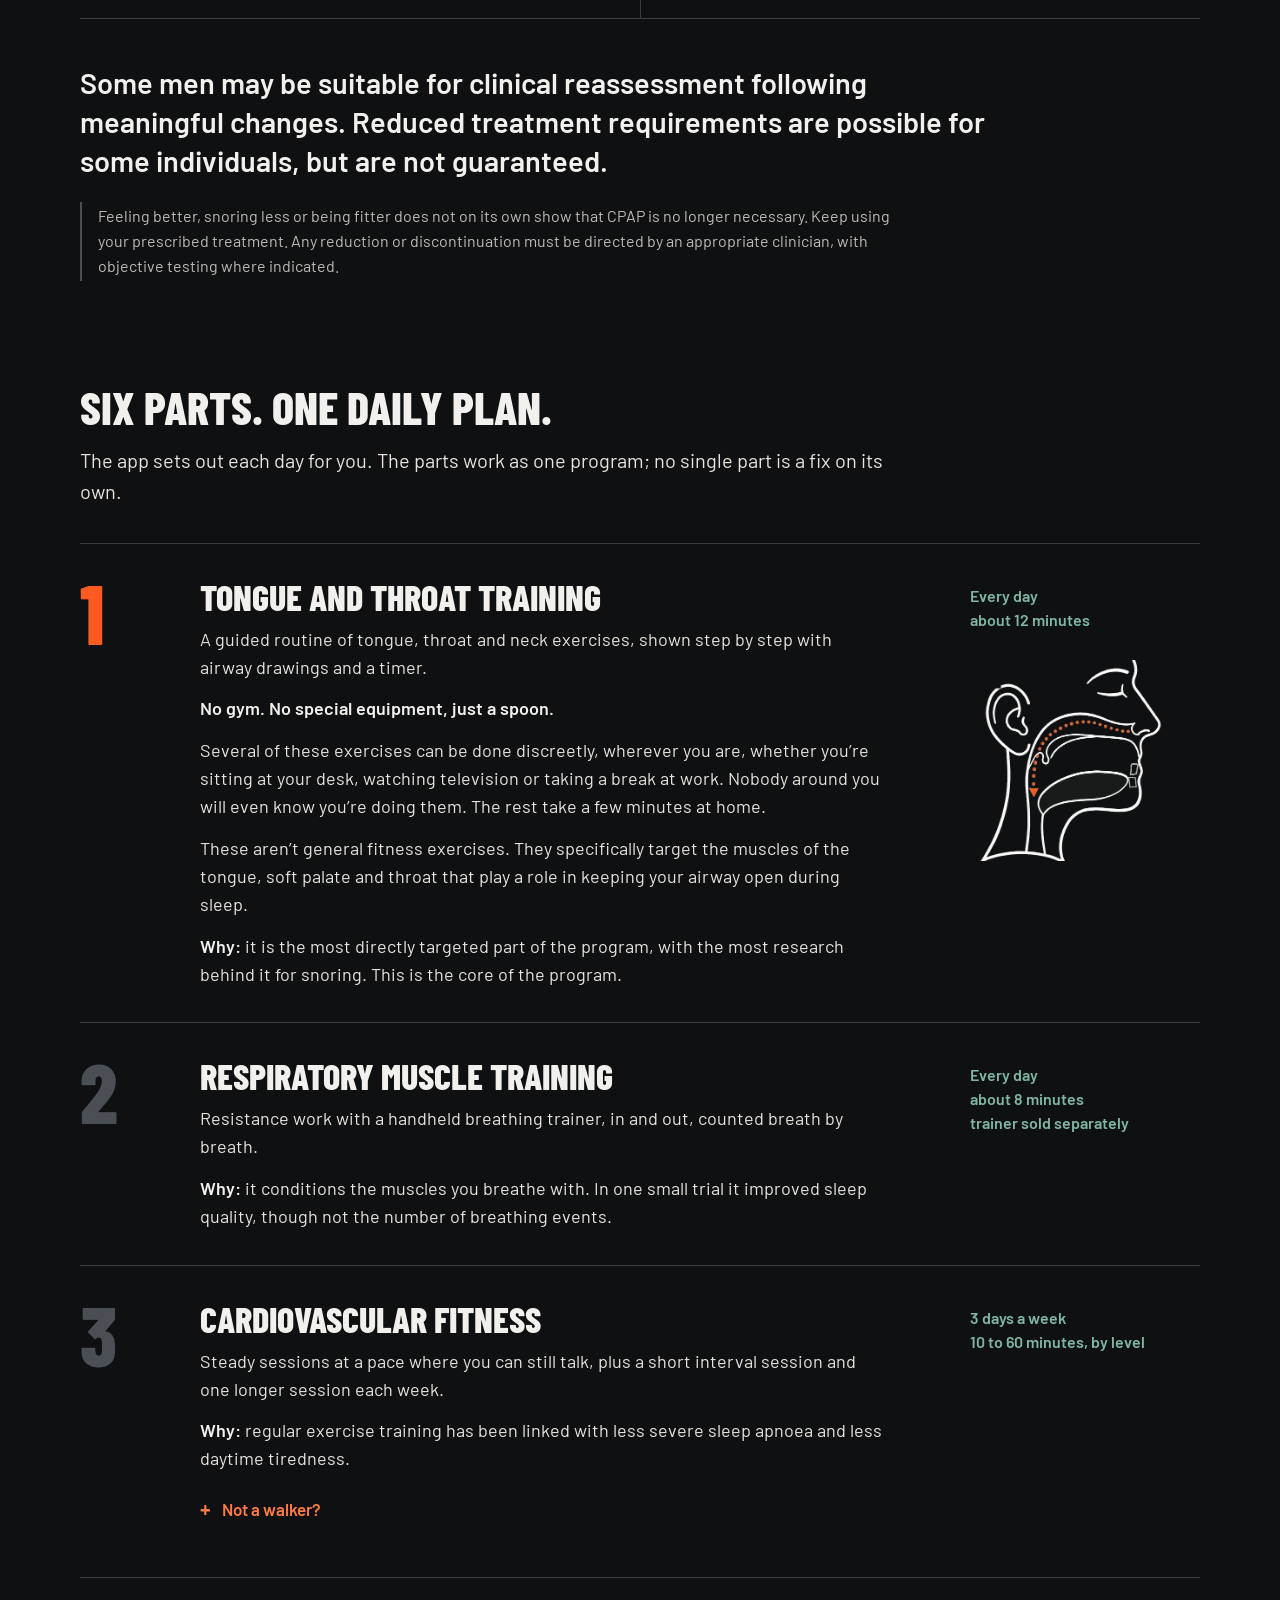
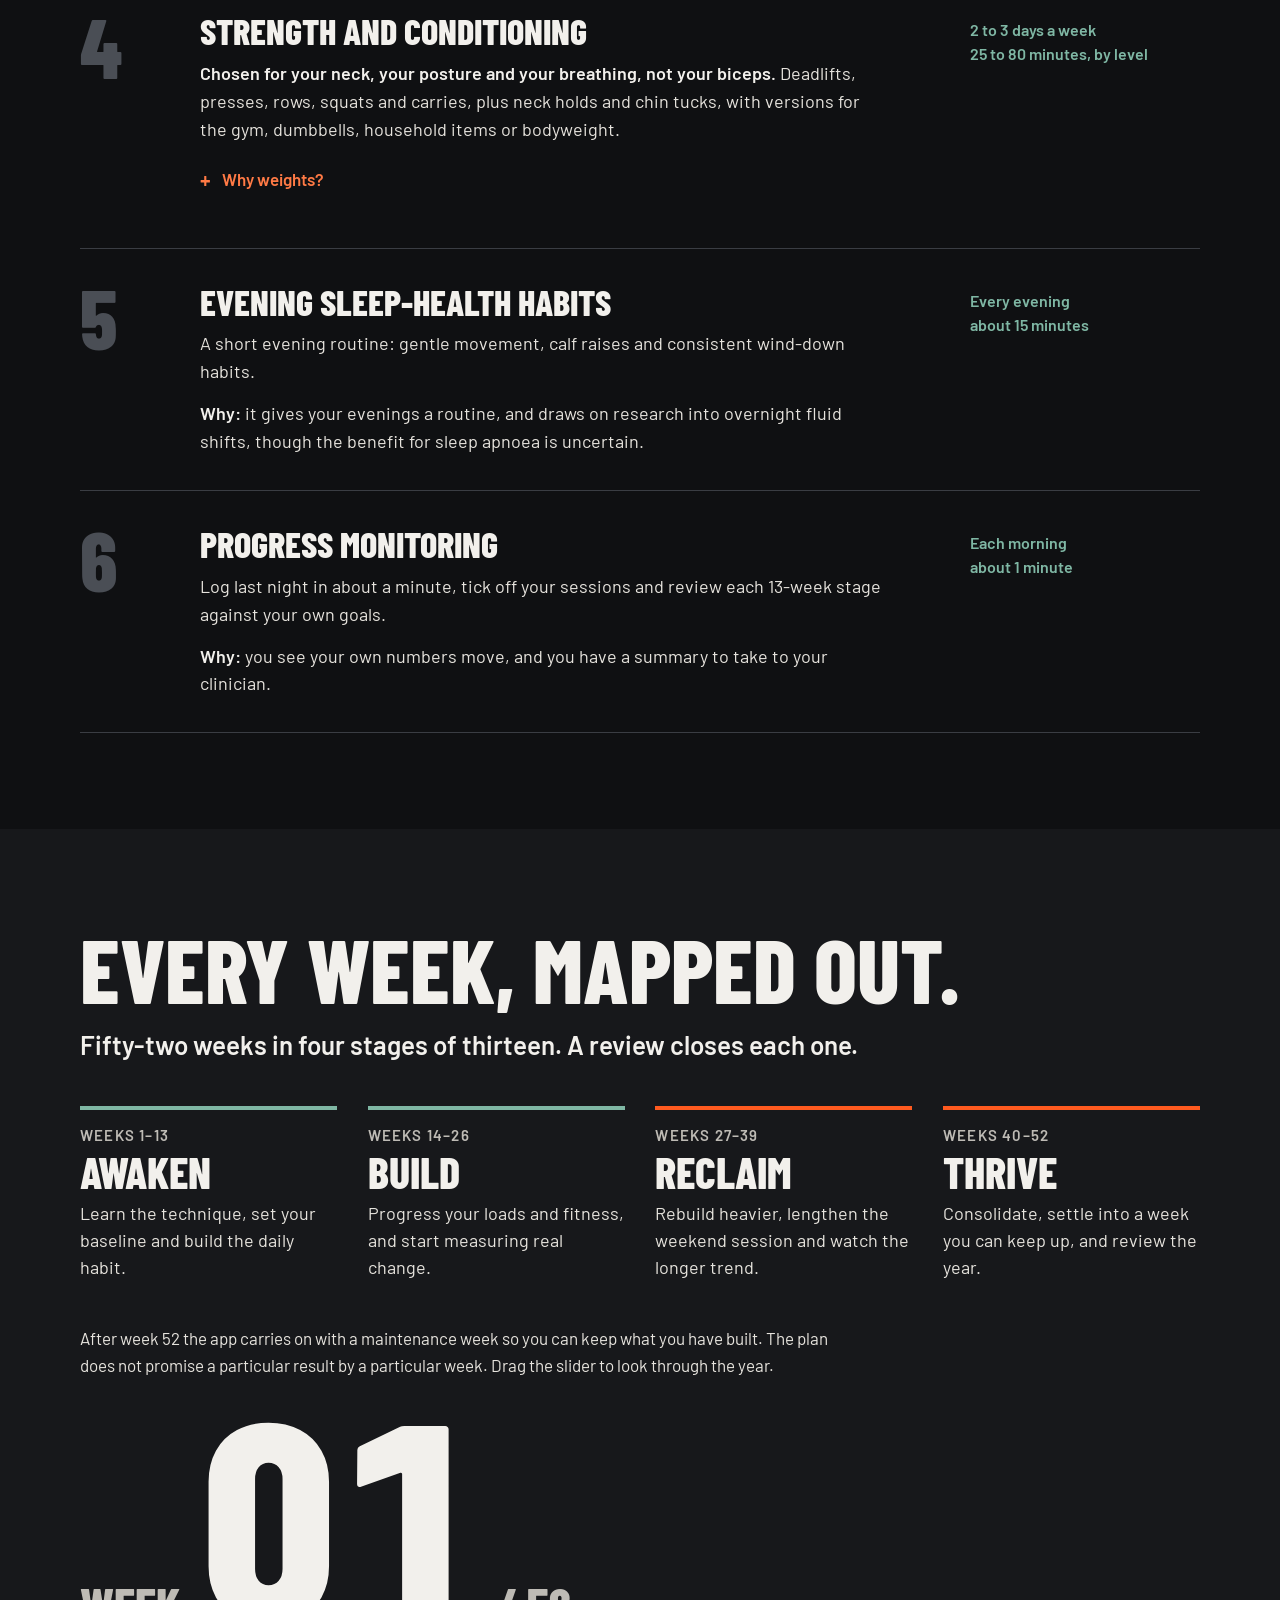
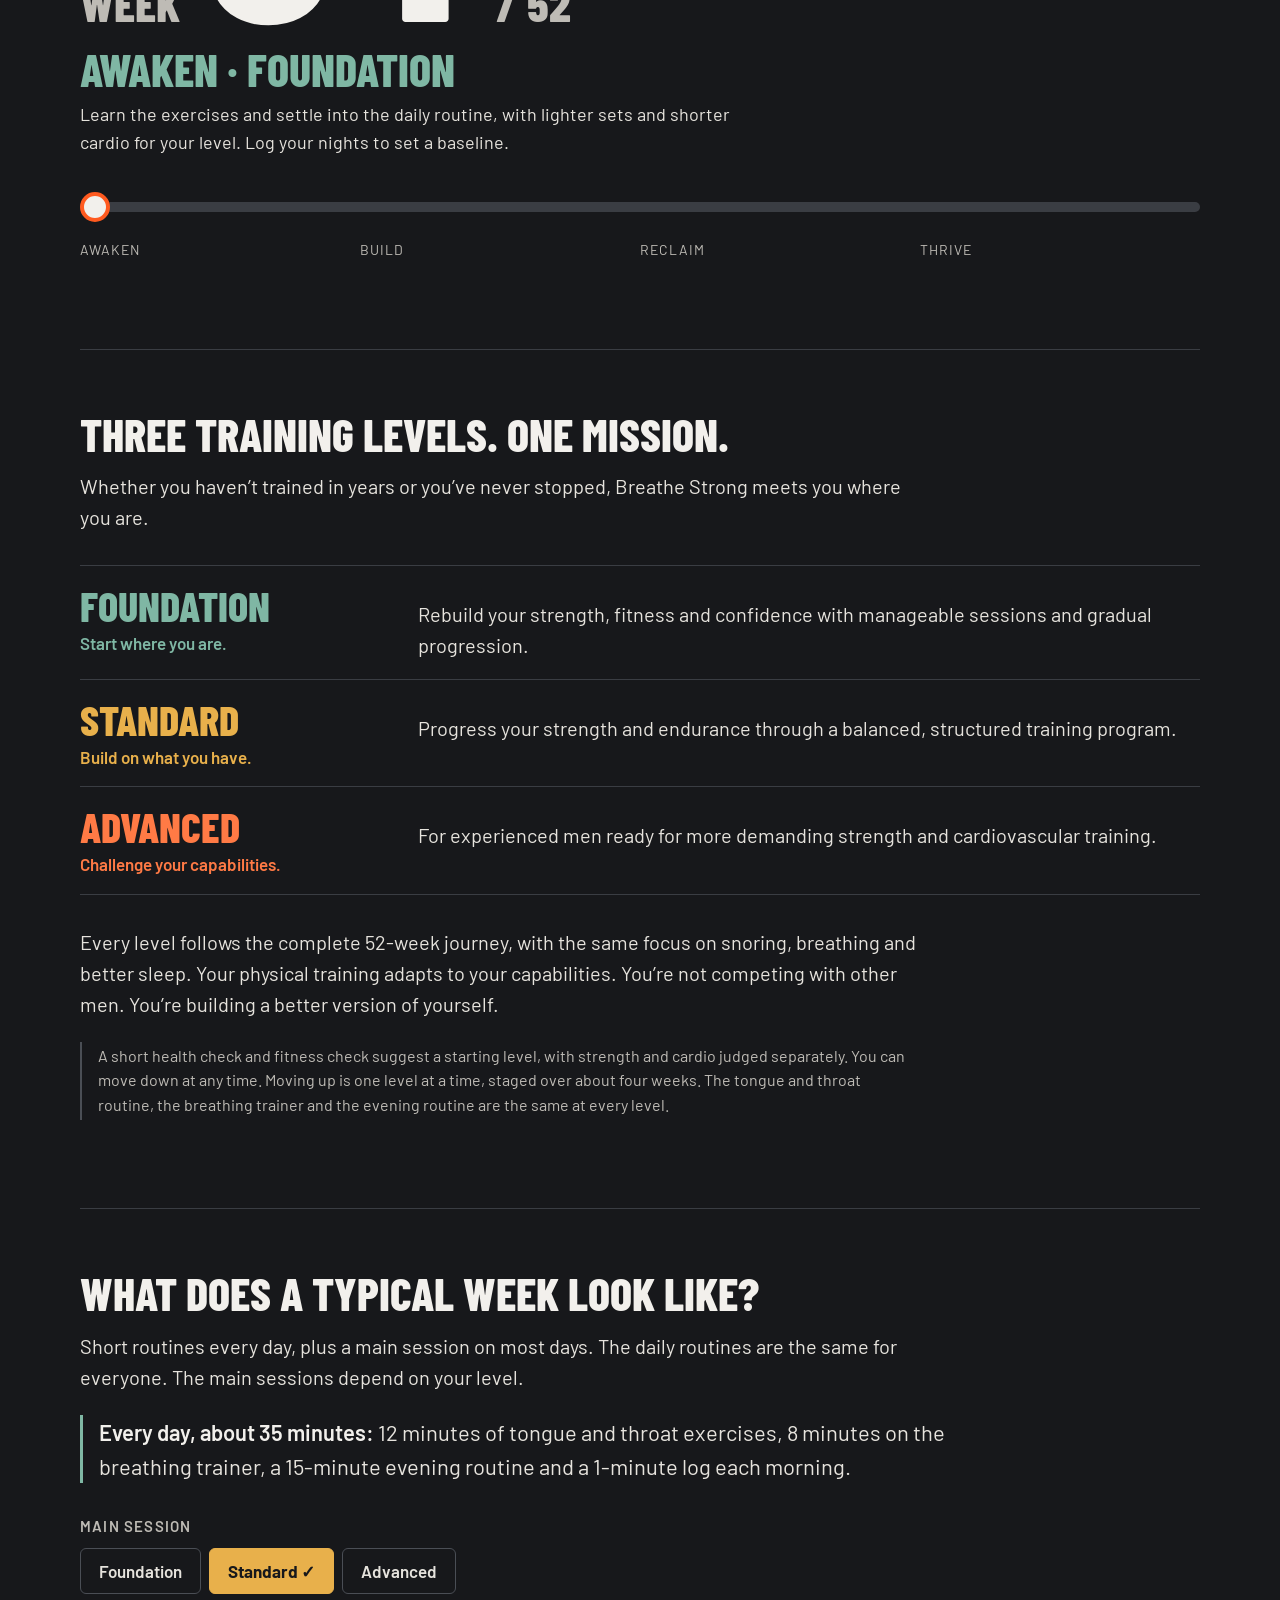
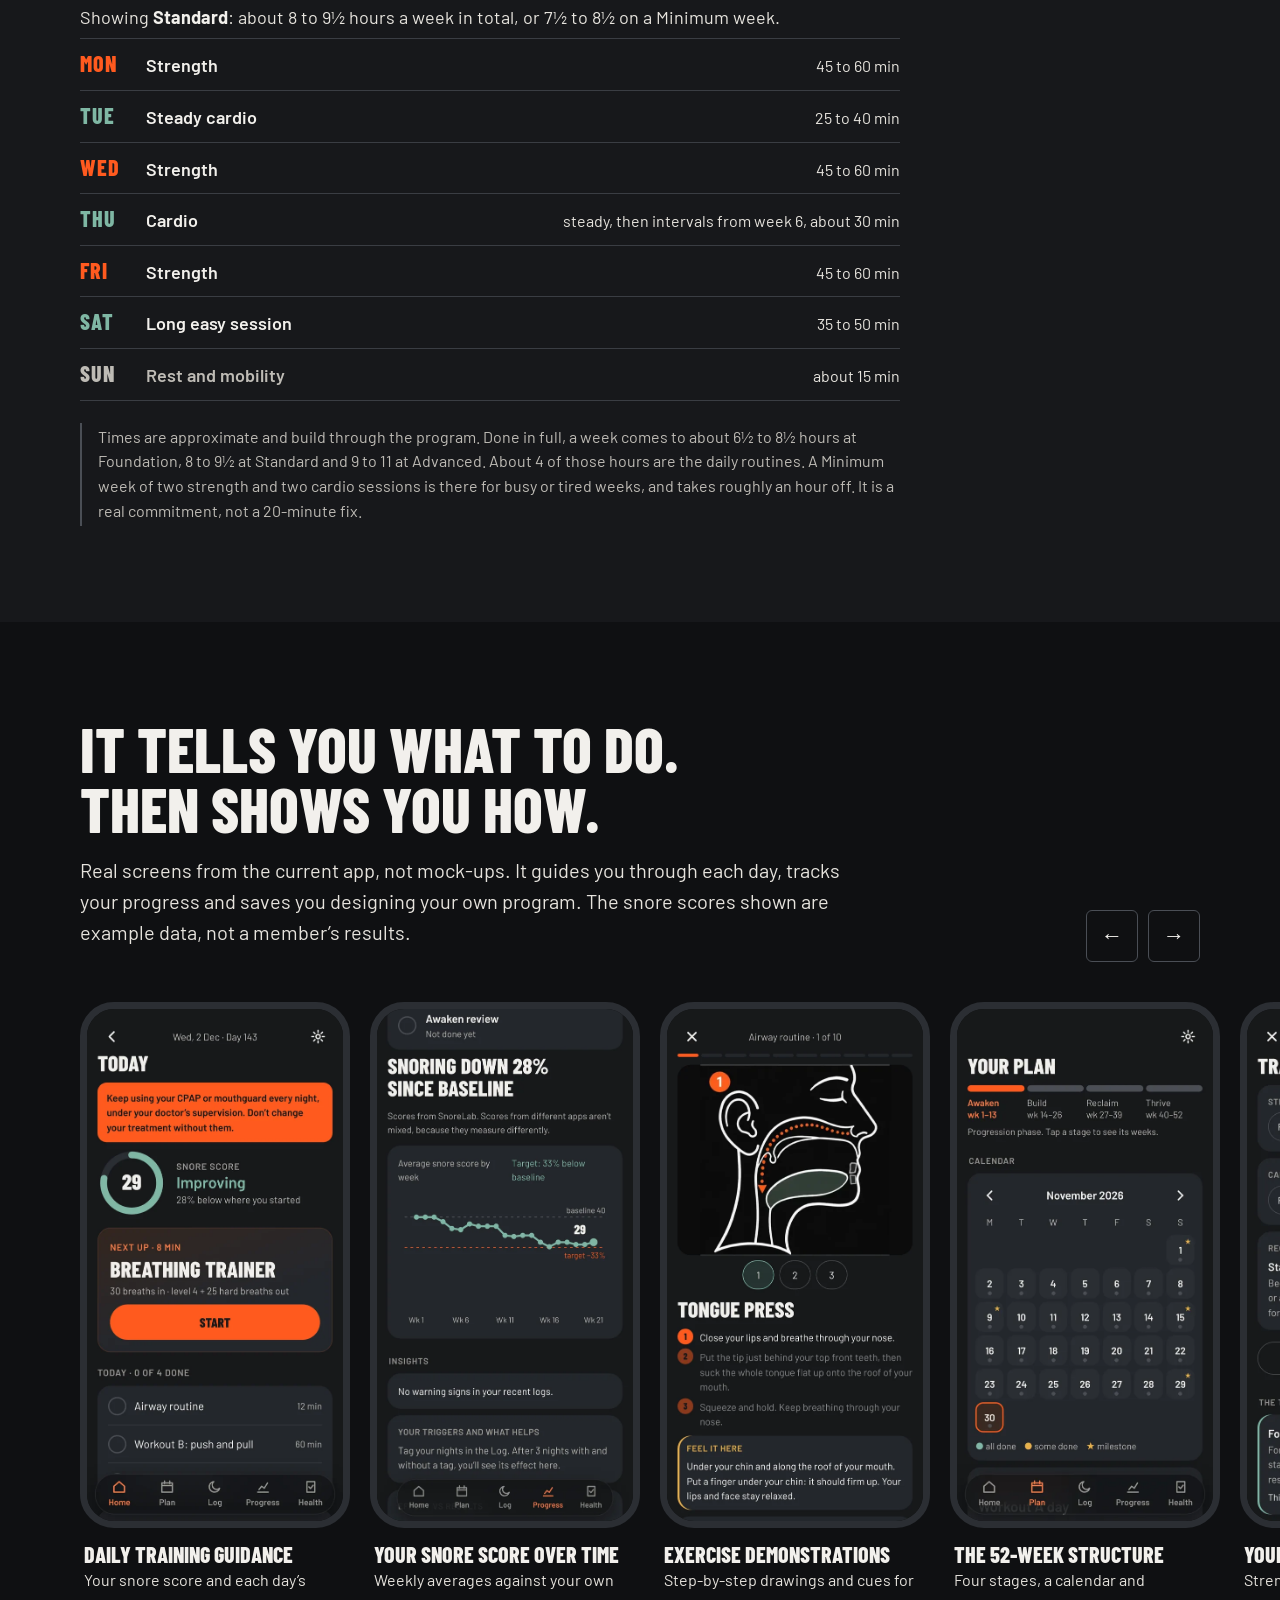
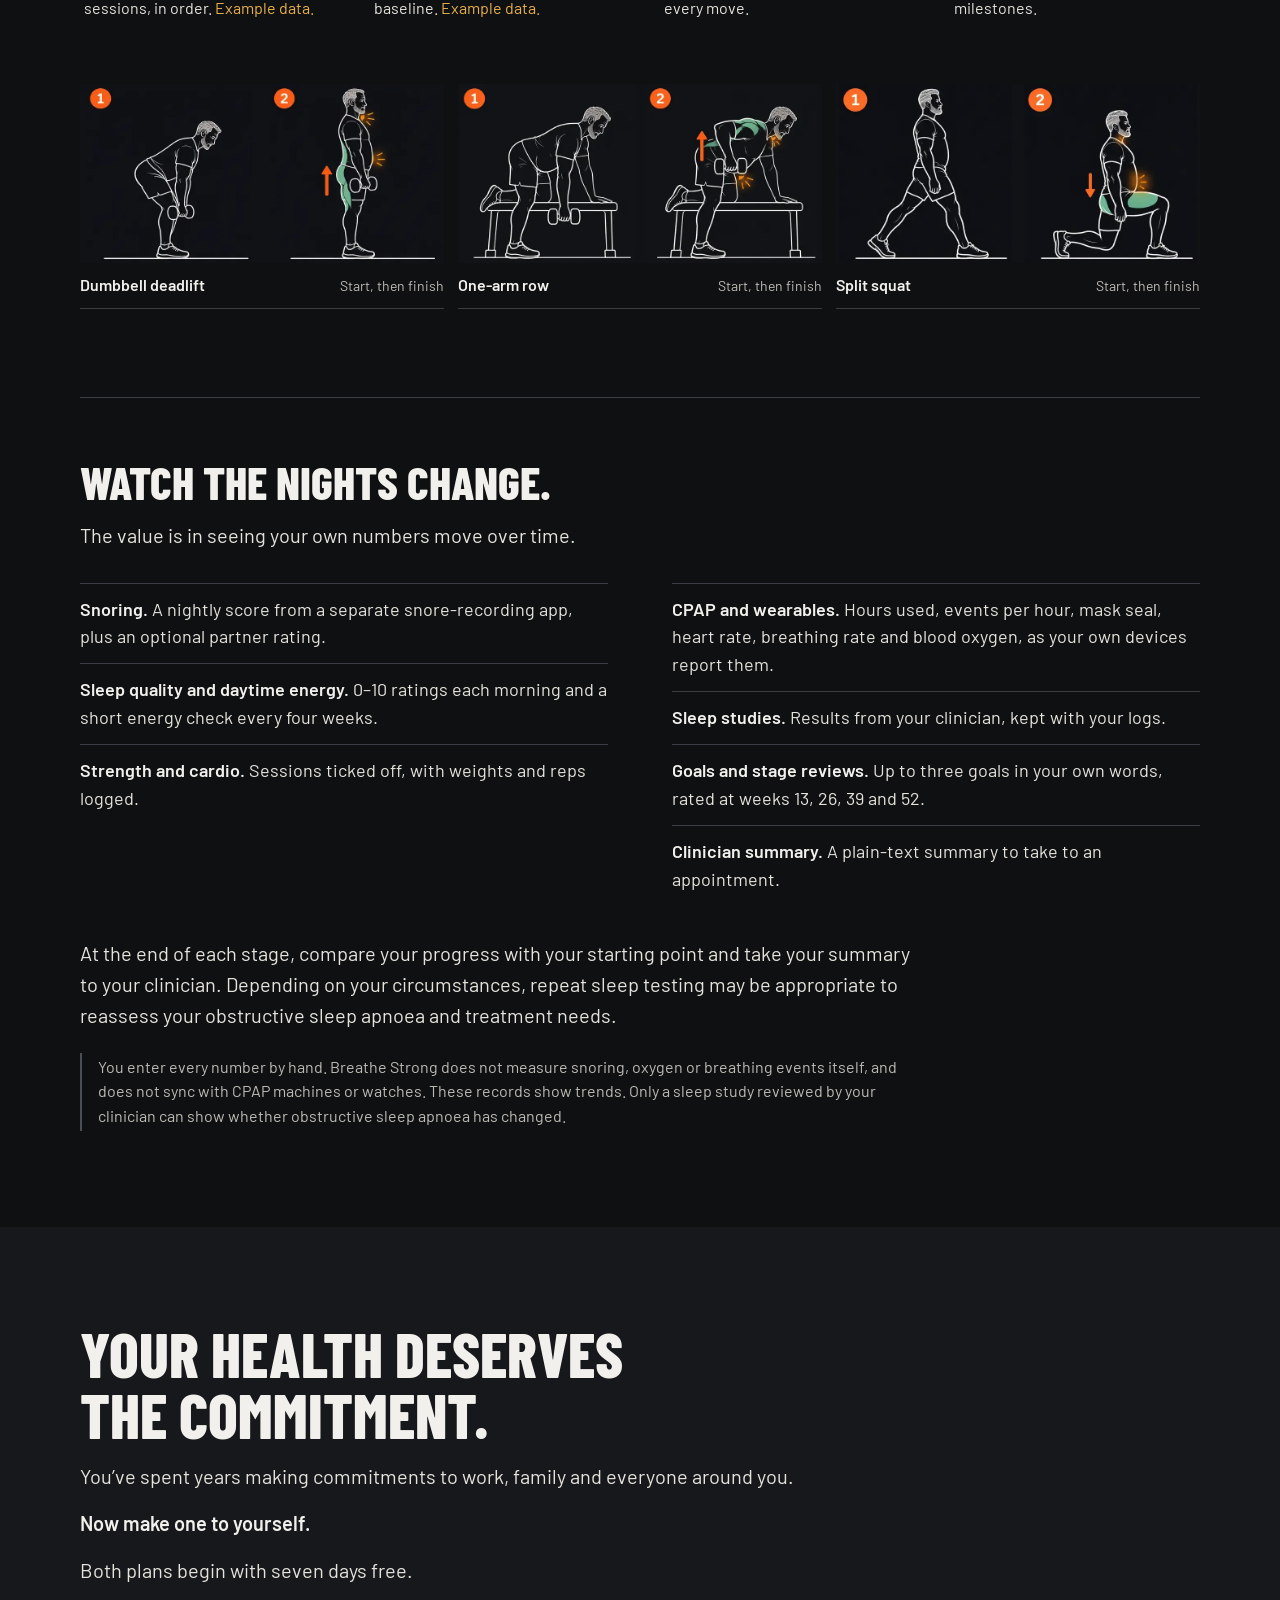
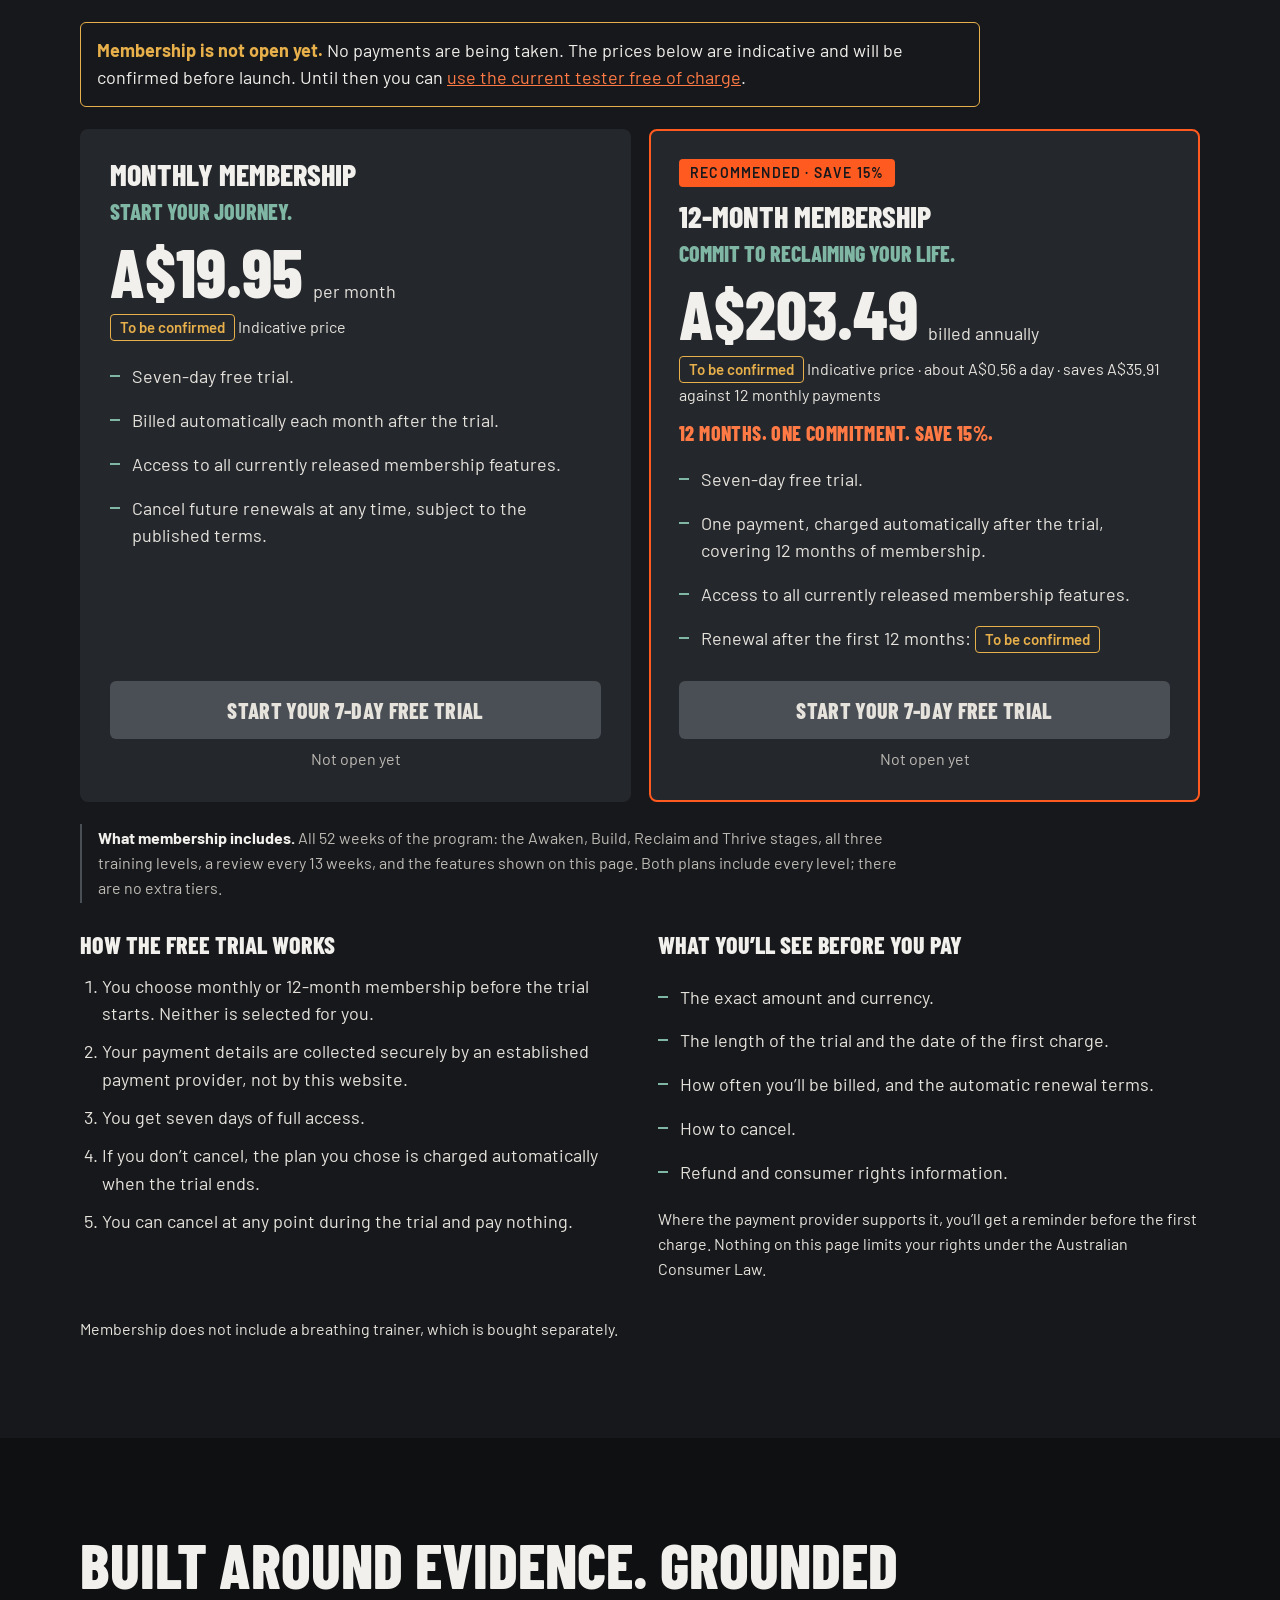
==== commit 381053f6: "App preview: example scores now end close to the target, by an uneven path Co-Authored-By: Claude Fa" ====
--- a/index.html
+++ b/index.html
@@ -311,8 +311,8 @@
     <div class="arrows"><button type="button" id="prev" aria-label="Previous screen">←</button><button type="button" id="next" aria-label="Next screen">→</button></div>
   </div>
   <div class="rail" id="rail" tabindex="0" role="group" aria-label="Screens from the app">
-    <figure class="shot"><div class="phone"><img src="img/app-day.webp" width="585" height="1170" loading="lazy" alt="The app's Today screen showing a snore score of 33, marked as improving and 18% below the starting point, with the day's sessions listed and a reminder to keep using CPAP every night. Example data."></div><figcaption><b>Daily training guidance</b><span>Your snore score and each day’s sessions, in order. <i>Example data.</i></span></figcaption></figure>
-    <figure class="shot"><div class="phone"><img src="img/app-progress.webp" width="585" height="1170" loading="lazy" alt="The Progress screen with a chart of average snore score by week over 21 weeks, falling gradually from a baseline of 40 to 33, with a dashed target line 33% below baseline. Example data."></div><figcaption><b>Your snore score over time</b><span>Weekly averages against your own baseline. <i>Example data.</i></span></figcaption></figure>
+    <figure class="shot"><div class="phone"><img src="img/app-day.webp" width="585" height="1170" loading="lazy" alt="The app's Today screen showing a snore score in the high twenties, marked as improving and 28% below the starting point, with the day's sessions listed and a reminder to keep using CPAP every night. Example data."></div><figcaption><b>Daily training guidance</b><span>Your snore score and each day’s sessions, in order. <i>Example data.</i></span></figcaption></figure>
+    <figure class="shot"><div class="phone"><img src="img/app-progress.webp" width="585" height="1170" loading="lazy" alt="The Progress screen with a chart of average snore score by week over 21 weeks, falling unevenly from a baseline of 40 to 29, close to a dashed target line 33% below baseline. Example data."></div><figcaption><b>Your snore score over time</b><span>Weekly averages against your own baseline. <i>Example data.</i></span></figcaption></figure>
     <figure class="shot"><div class="phone"><img src="img/app-routine.webp" width="585" height="1170" loading="lazy" alt="The airway routine player showing the tongue press exercise with an airway drawing, numbered steps and a note on where you should feel it."></div><figcaption><b>Exercise demonstrations</b><span>Step-by-step drawings and cues for every move.</span></figcaption></figure>
     <figure class="shot"><div class="phone"><img src="img/app-plan.webp" width="585" height="1170" loading="lazy" alt="The Plan screen showing the four stages across 52 weeks and a monthly calendar with milestone days marked."></div><figcaption><b>The 52-week structure</b><span>Four stages, a calendar and milestones.</span></figcaption></figure>
     <figure class="shot"><div class="phone"><img src="img/app-level.webp" width="585" height="1170" loading="lazy" alt="The Training level screen with separate Strength and Cardio choices of Foundation, Standard and Advanced, and a recommendation with its reasons."></div><figcaption><b>Your training level</b><span>Strength and cardio set separately.</span></figcaption></figure>
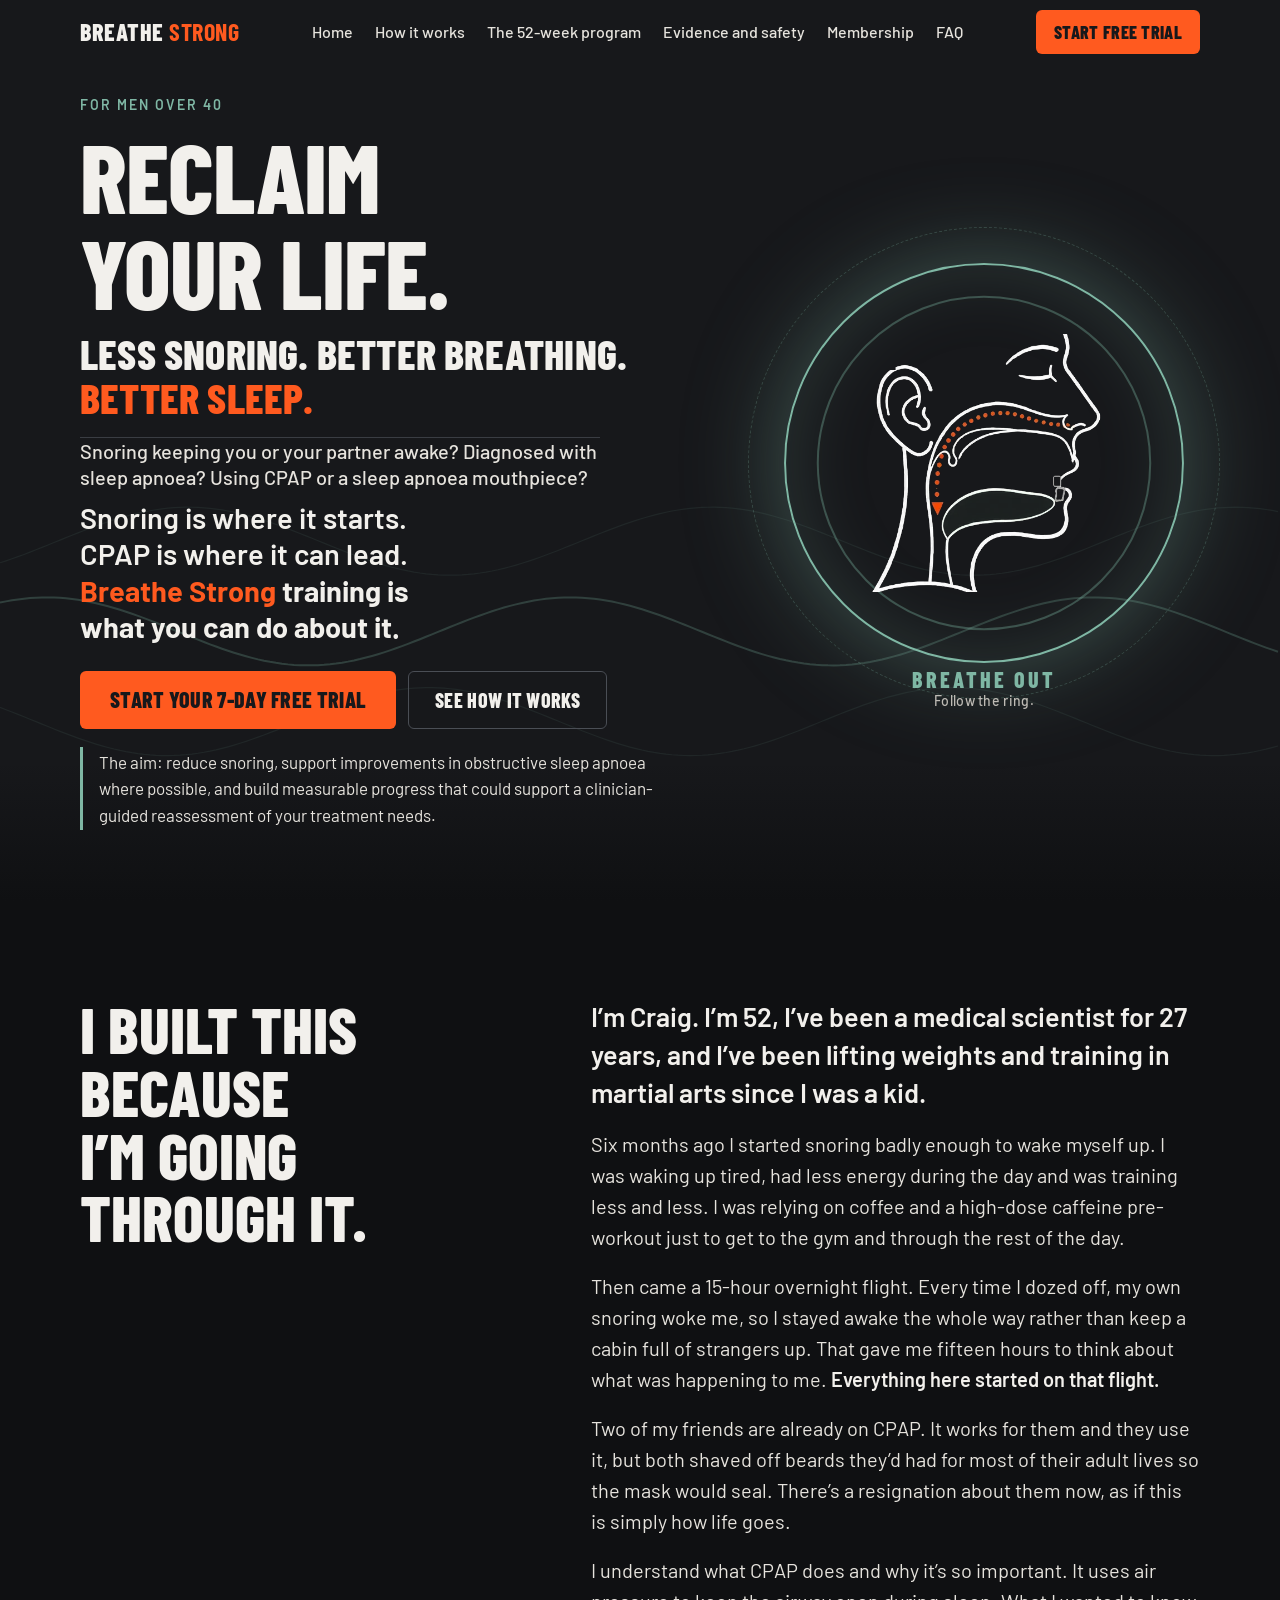
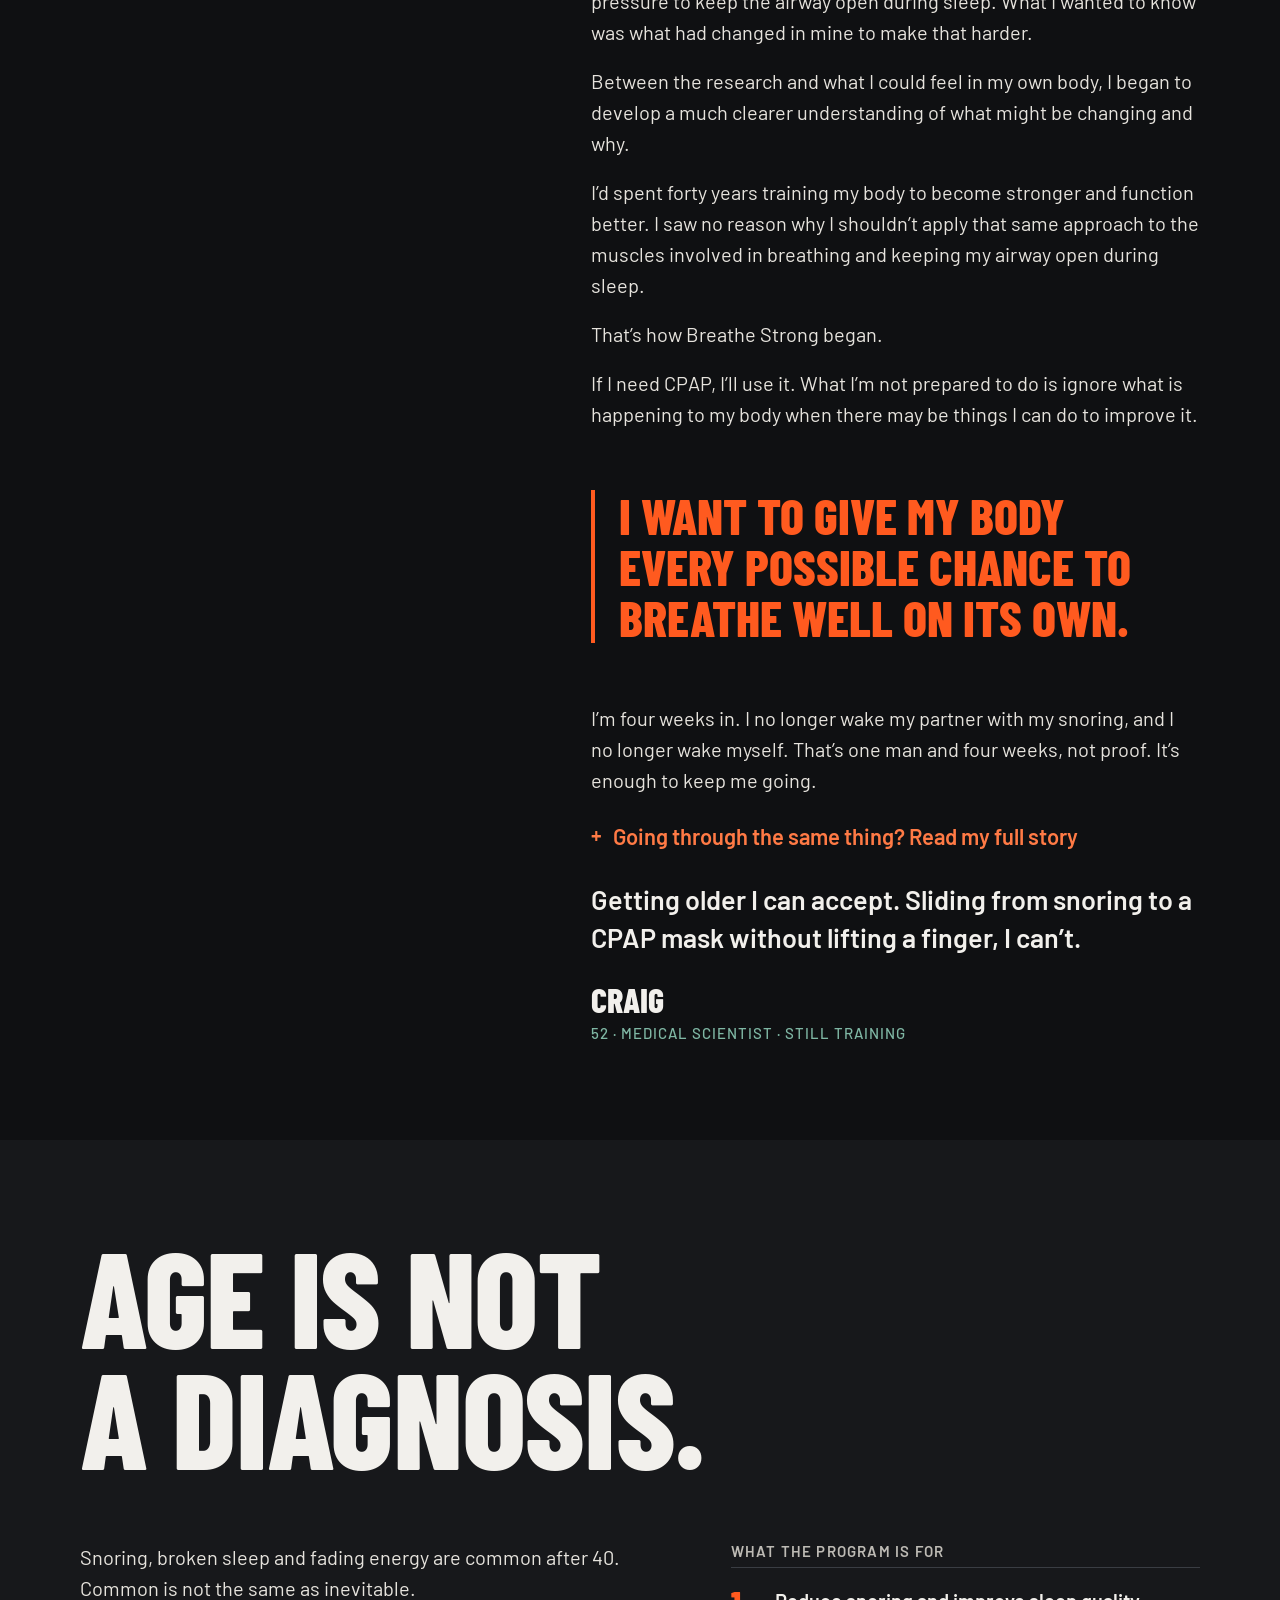
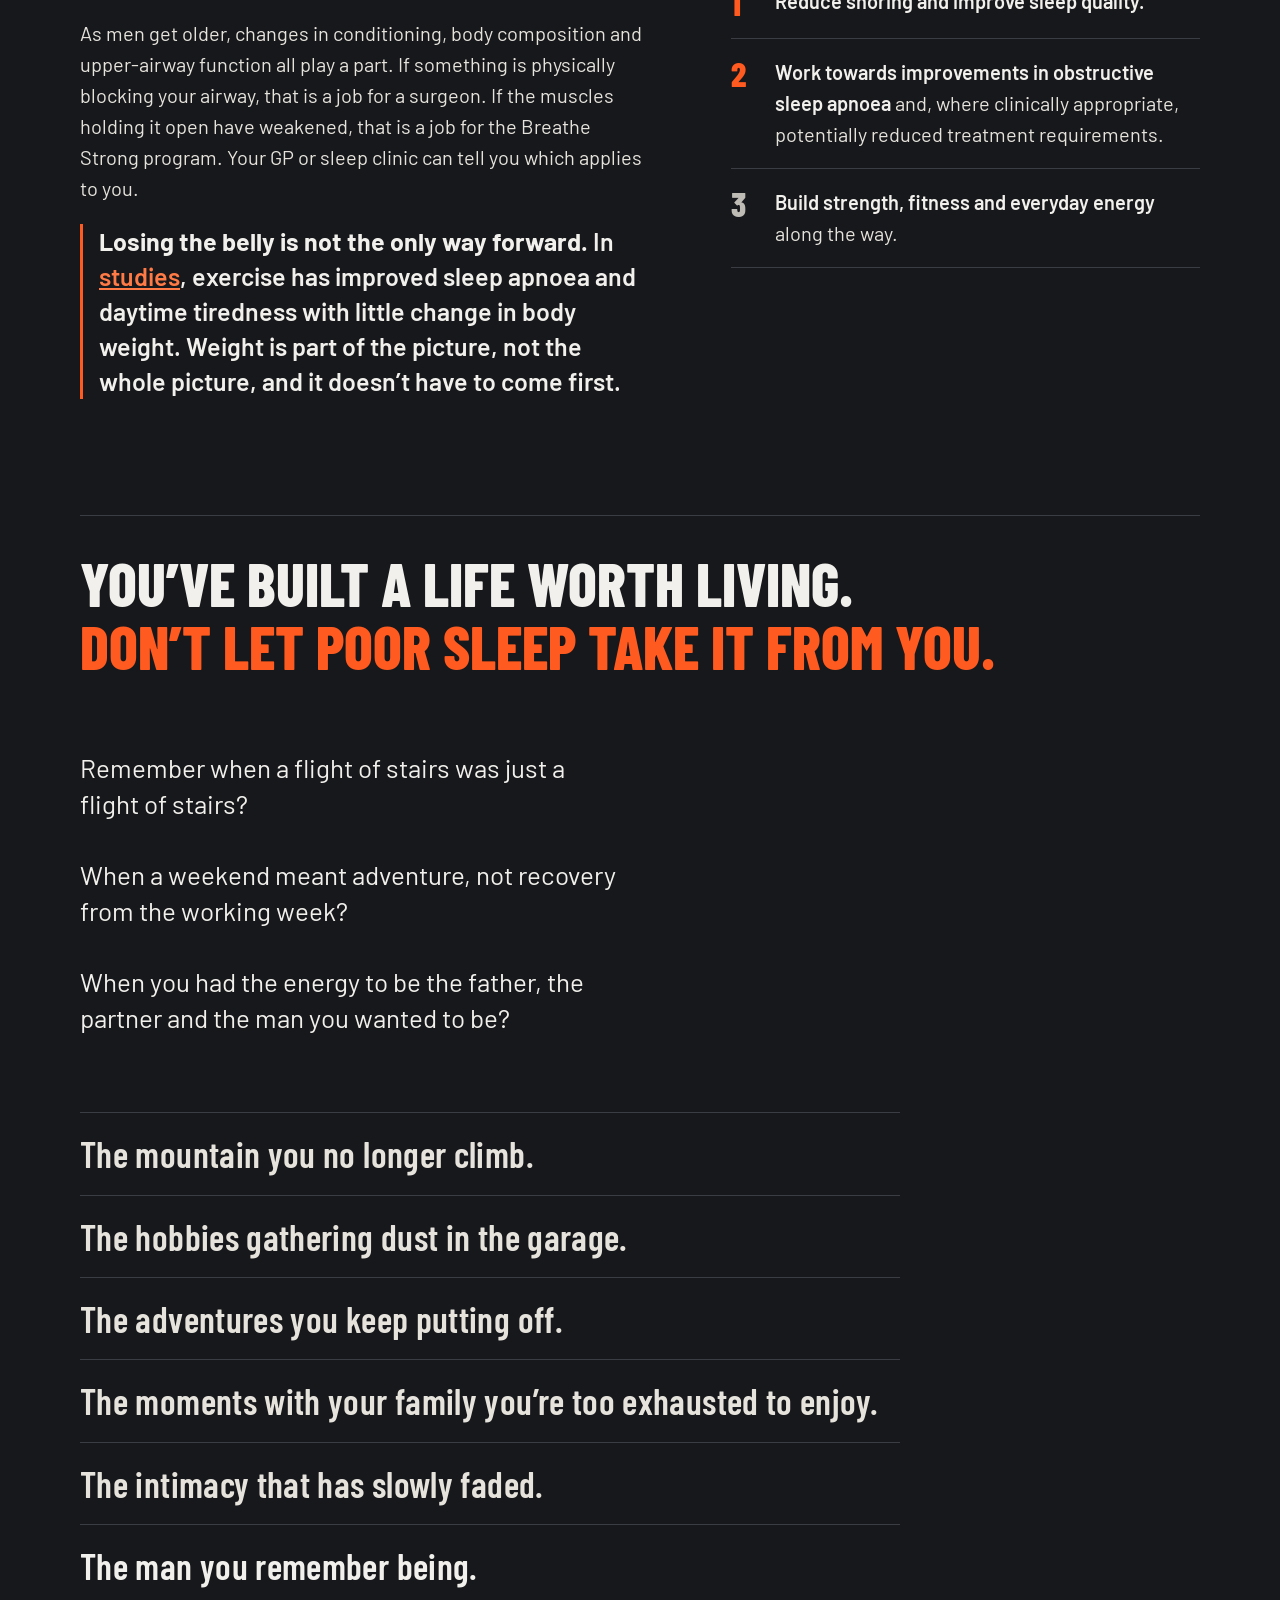
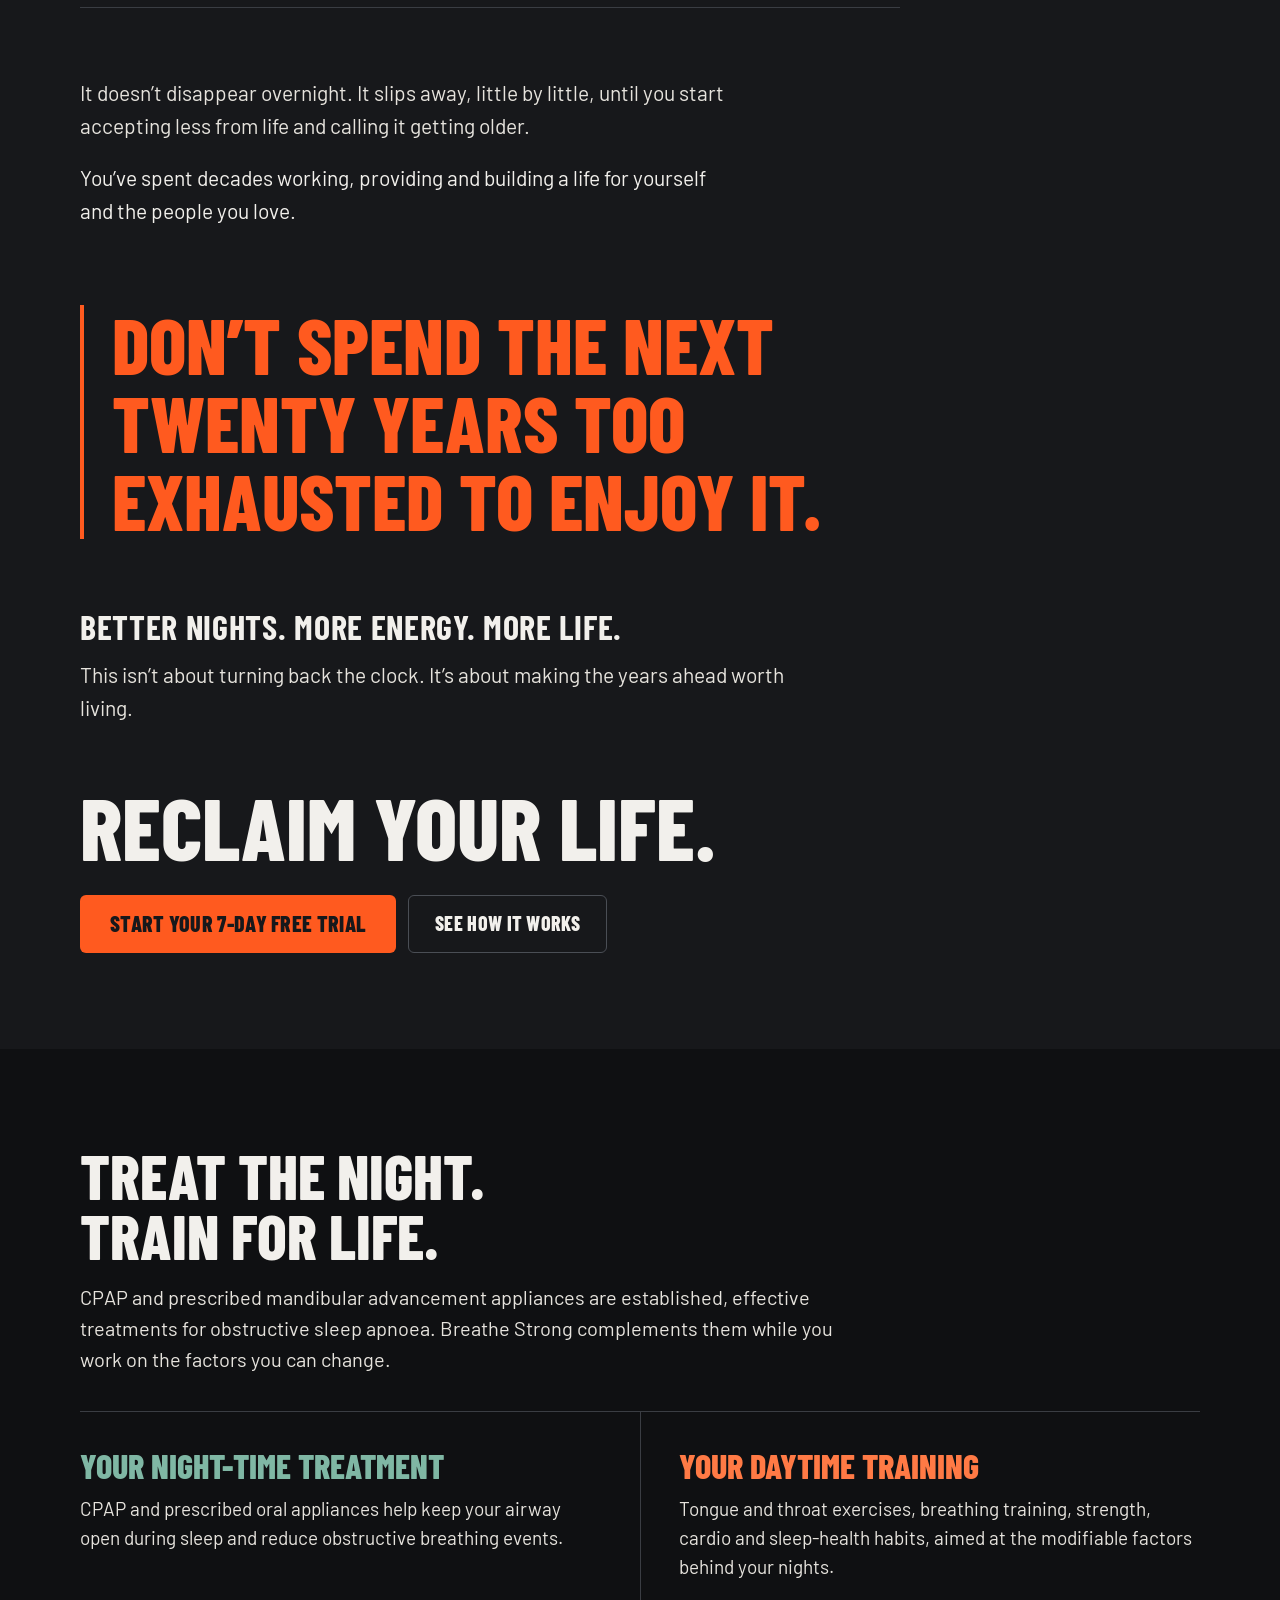
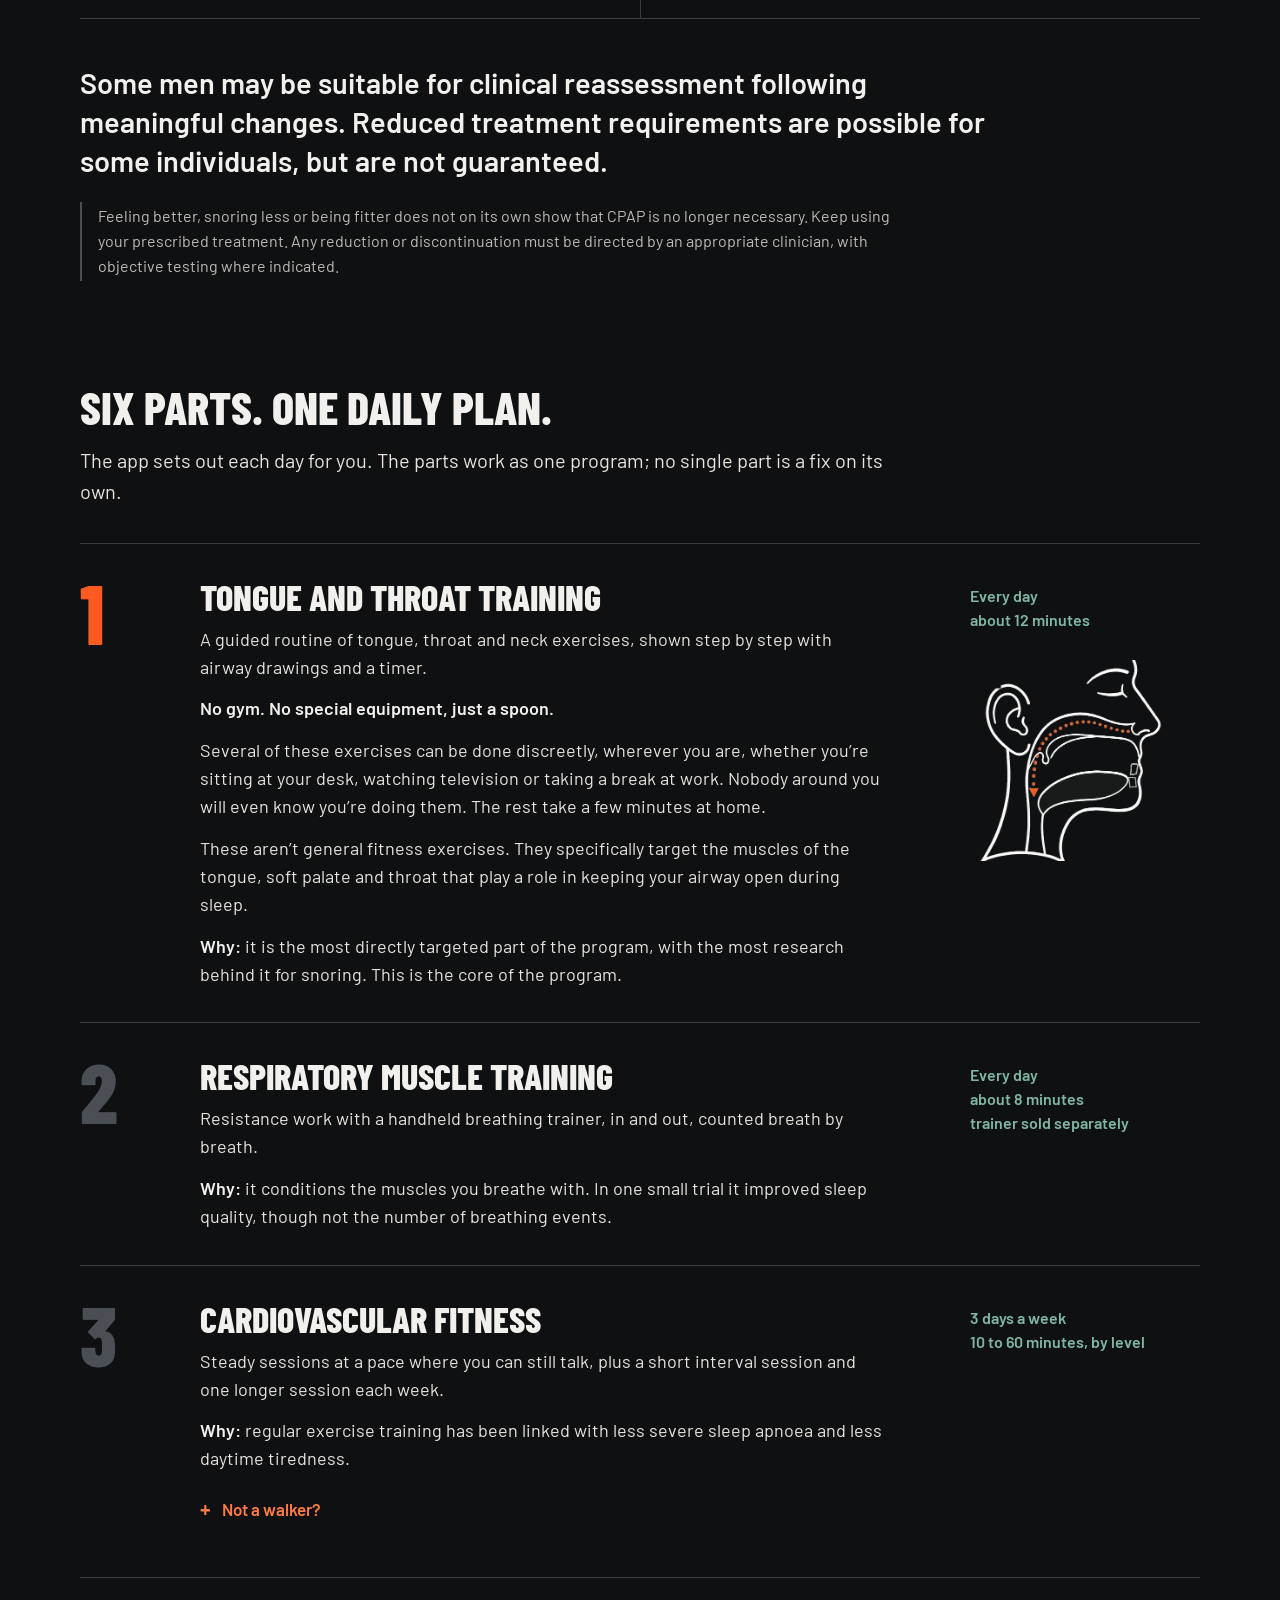
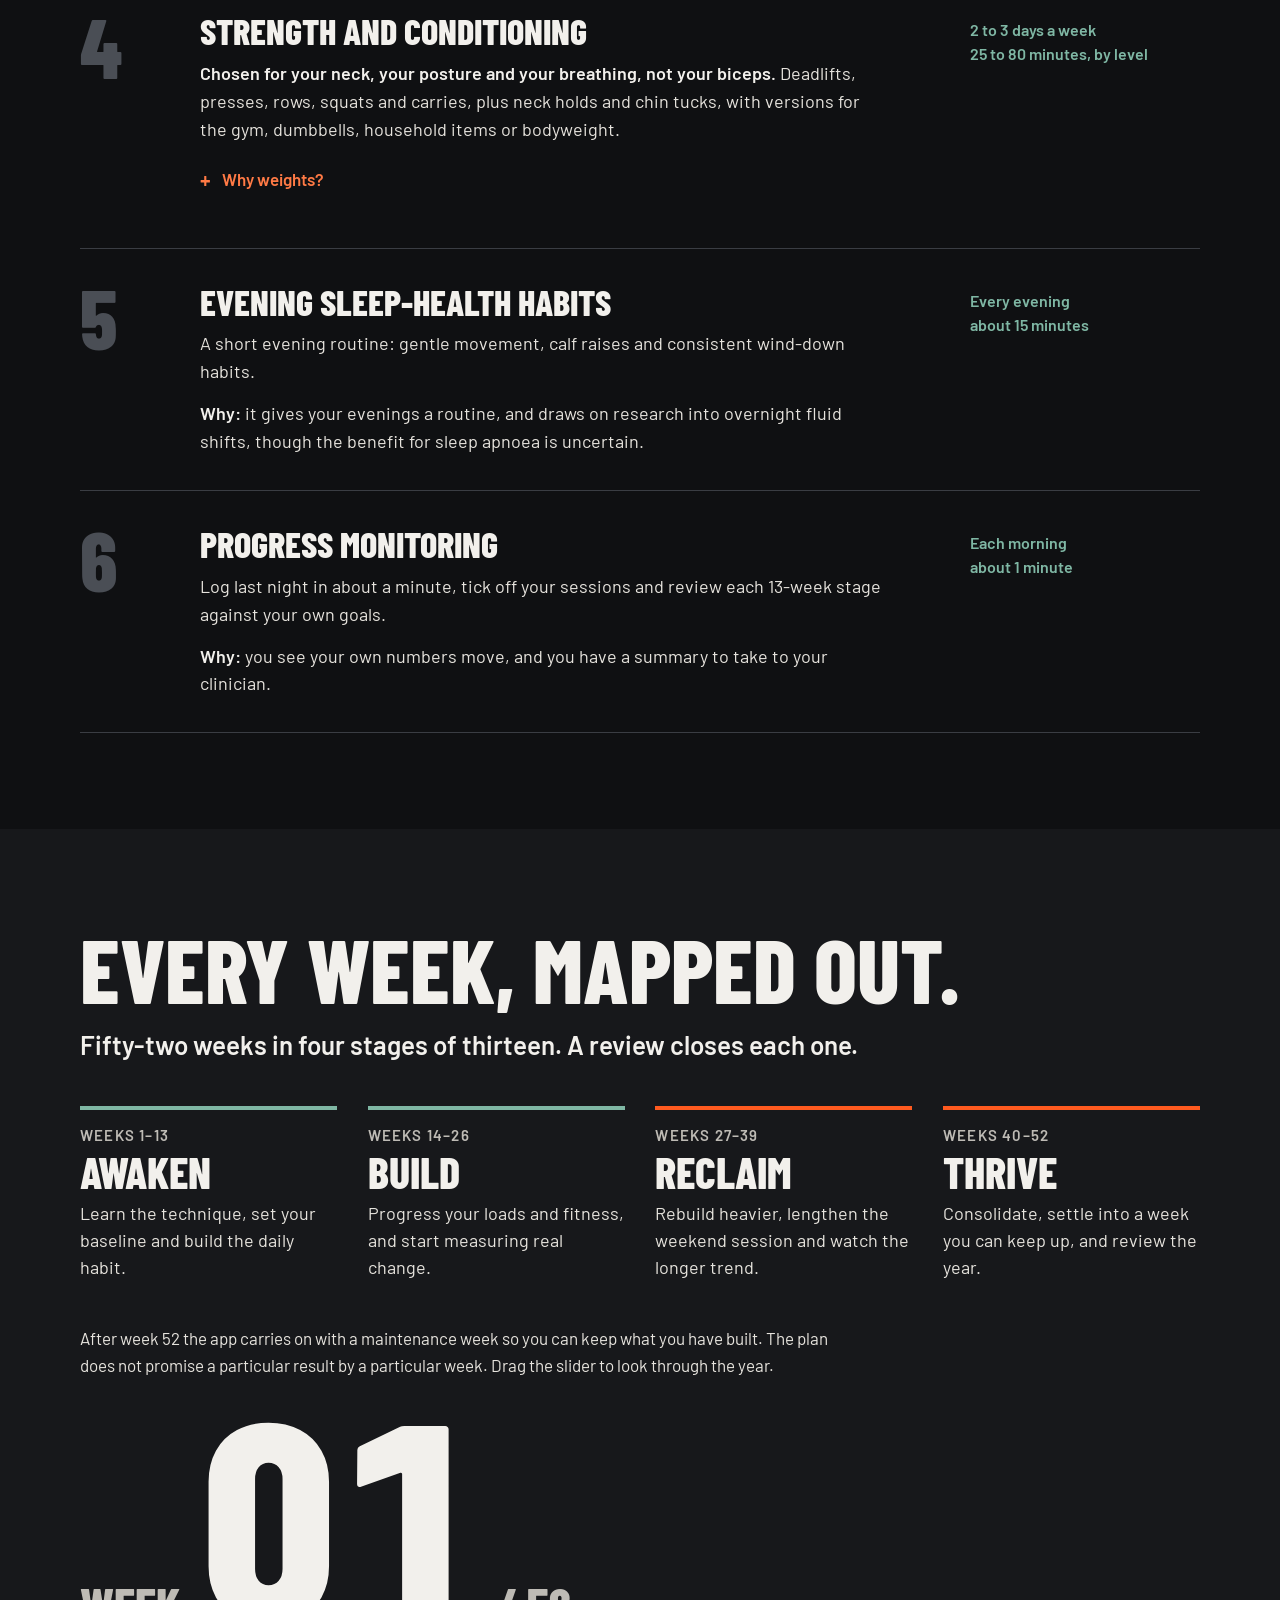
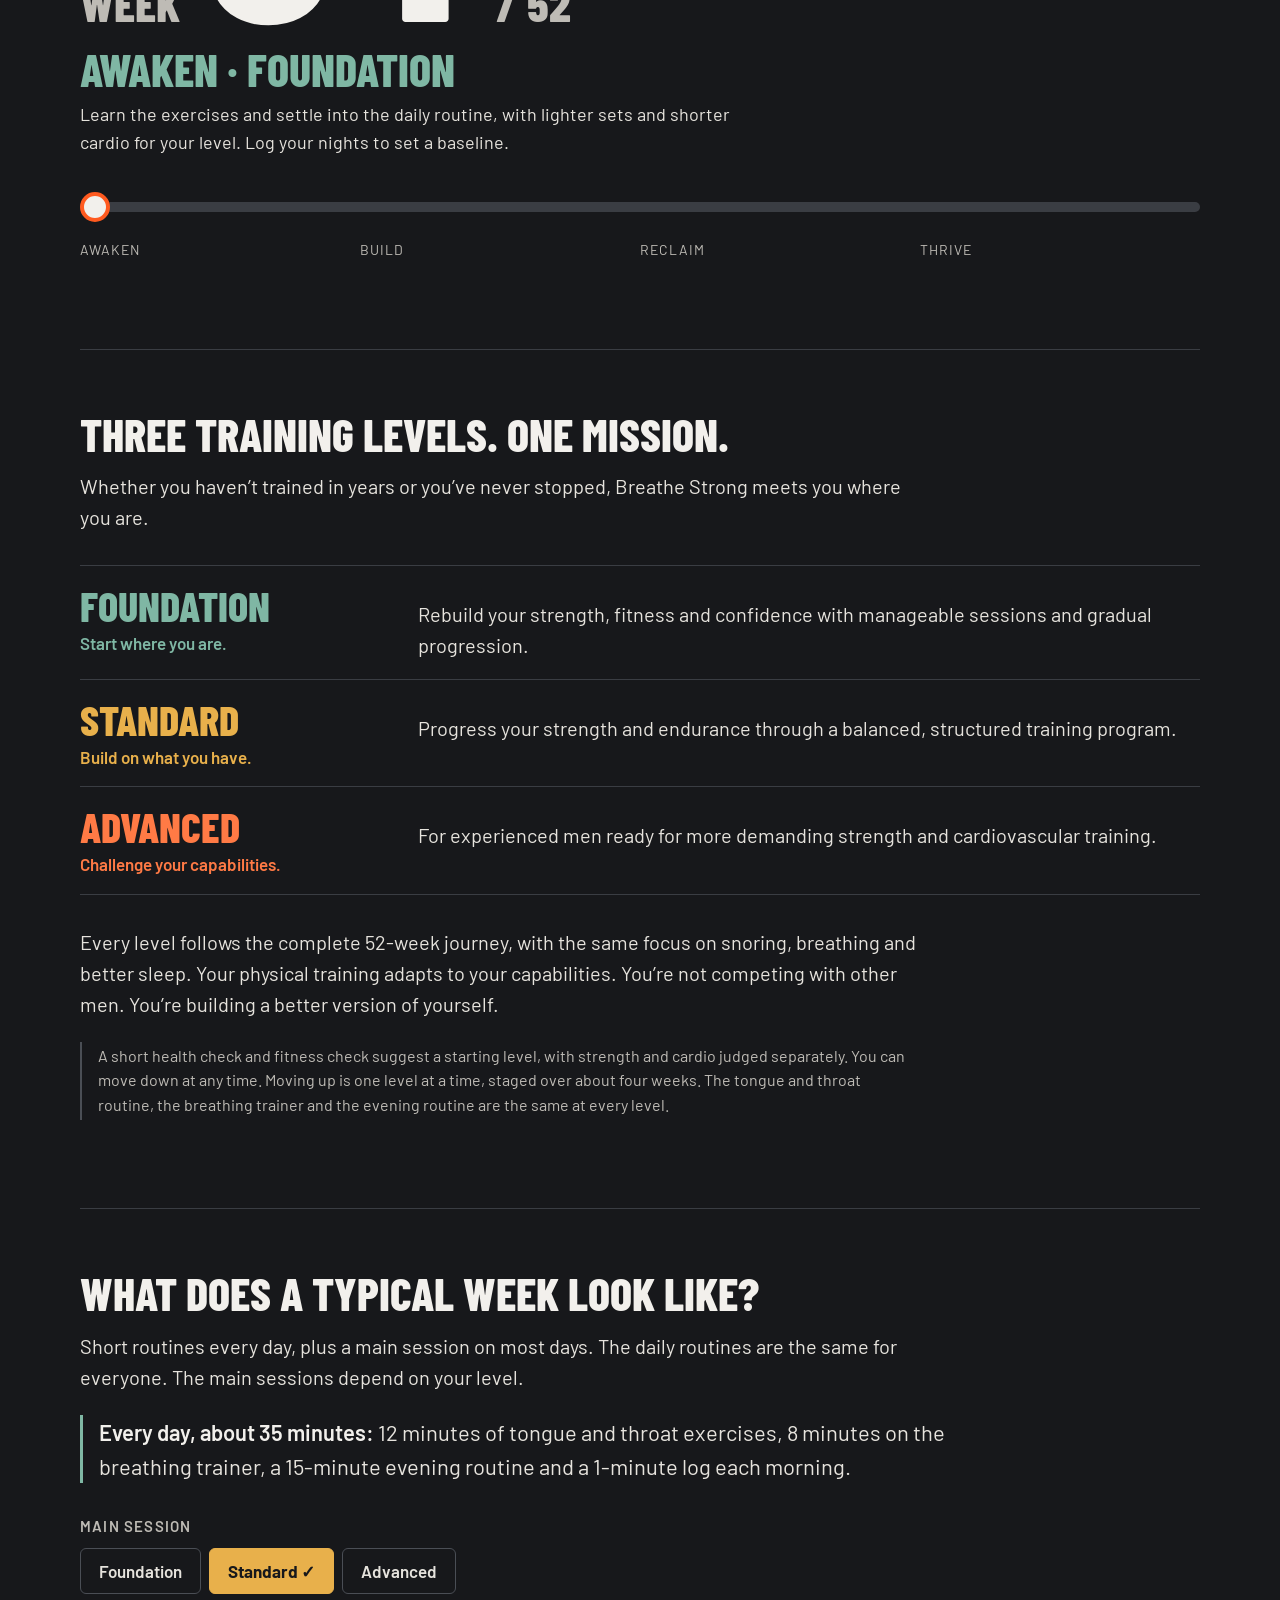
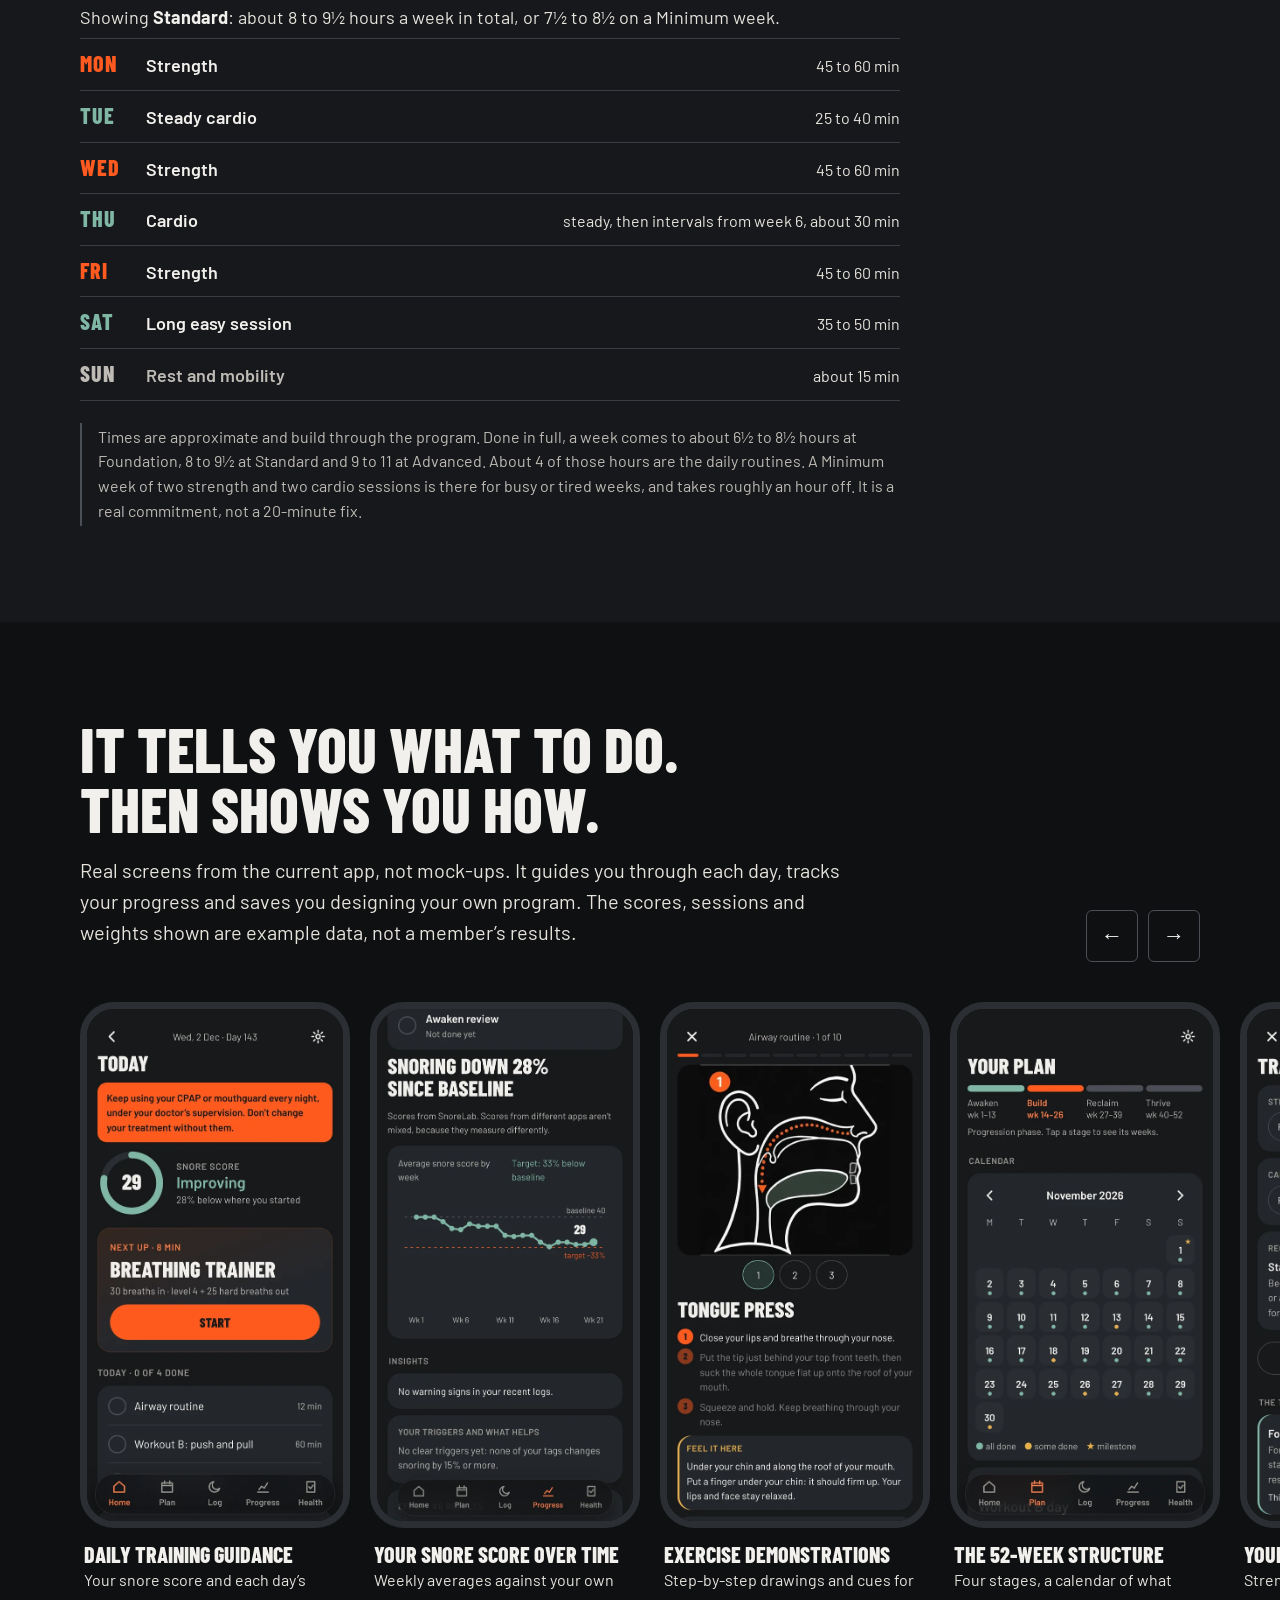
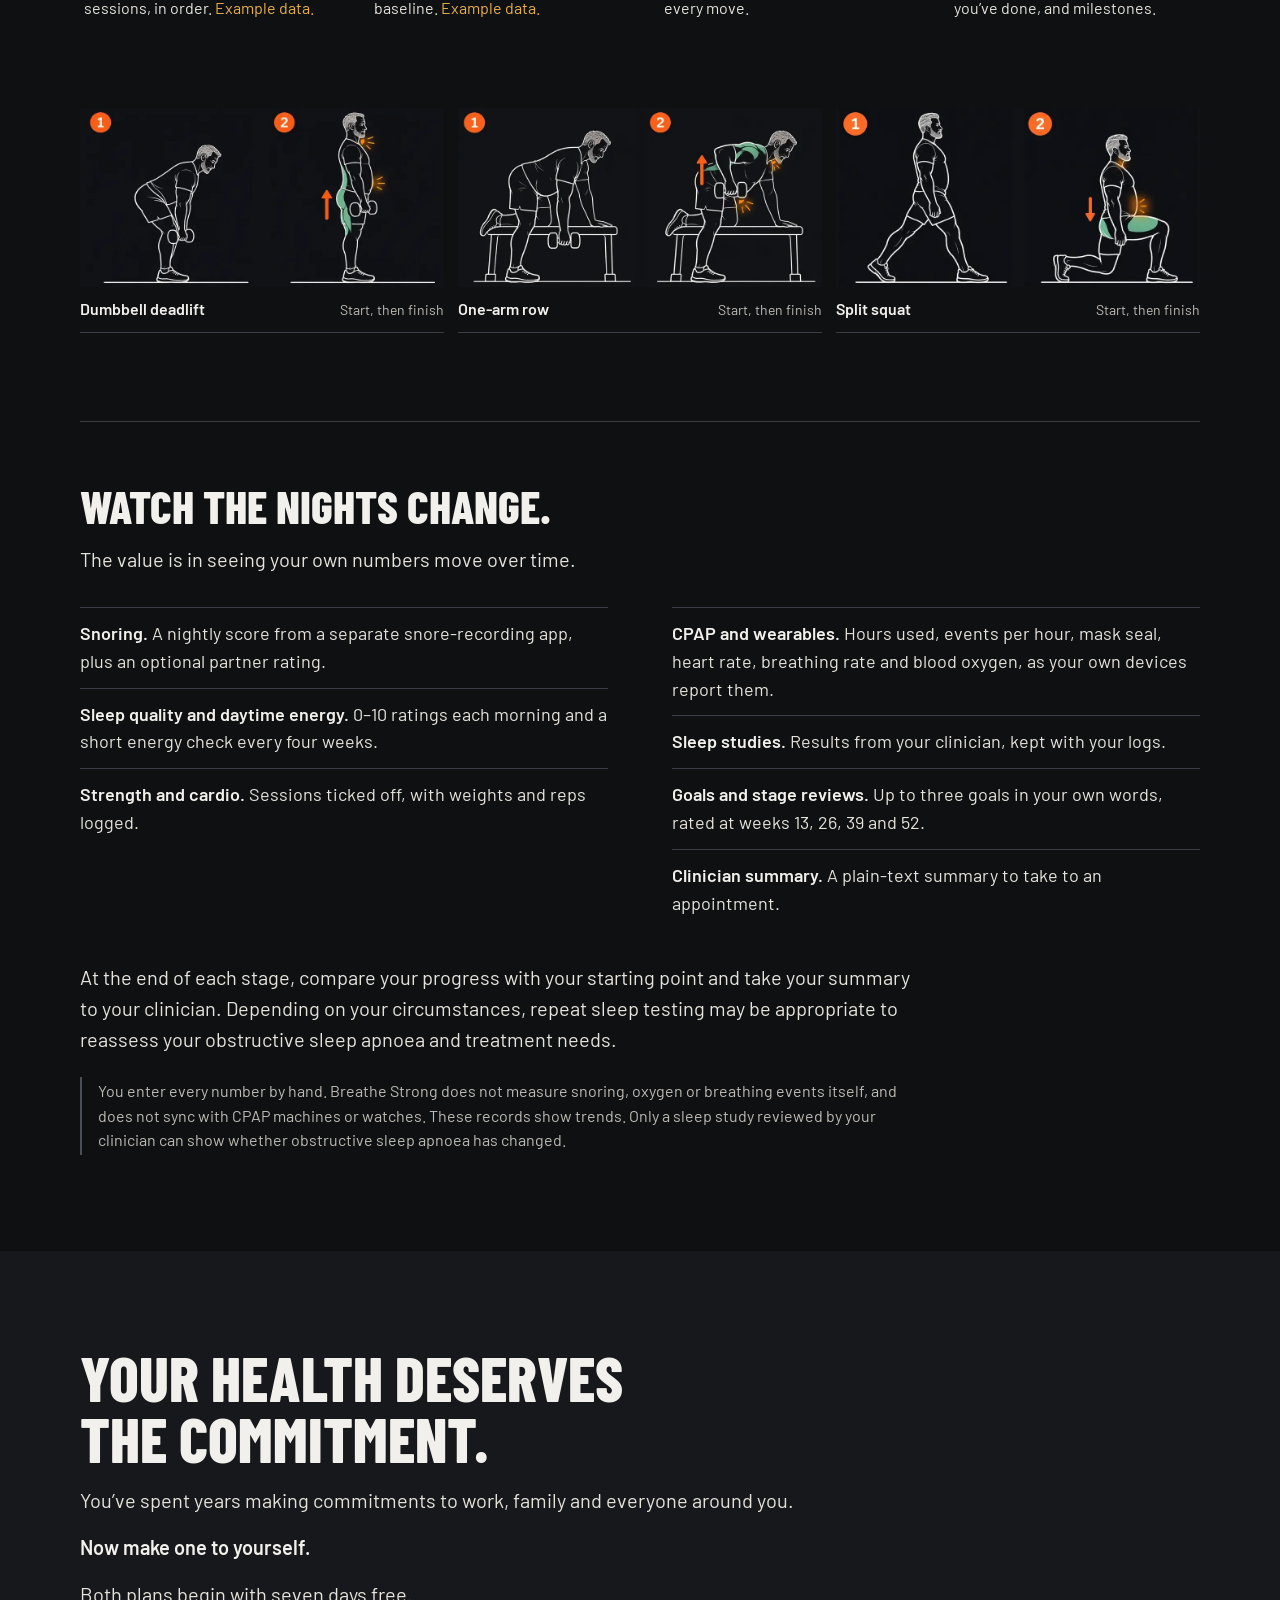
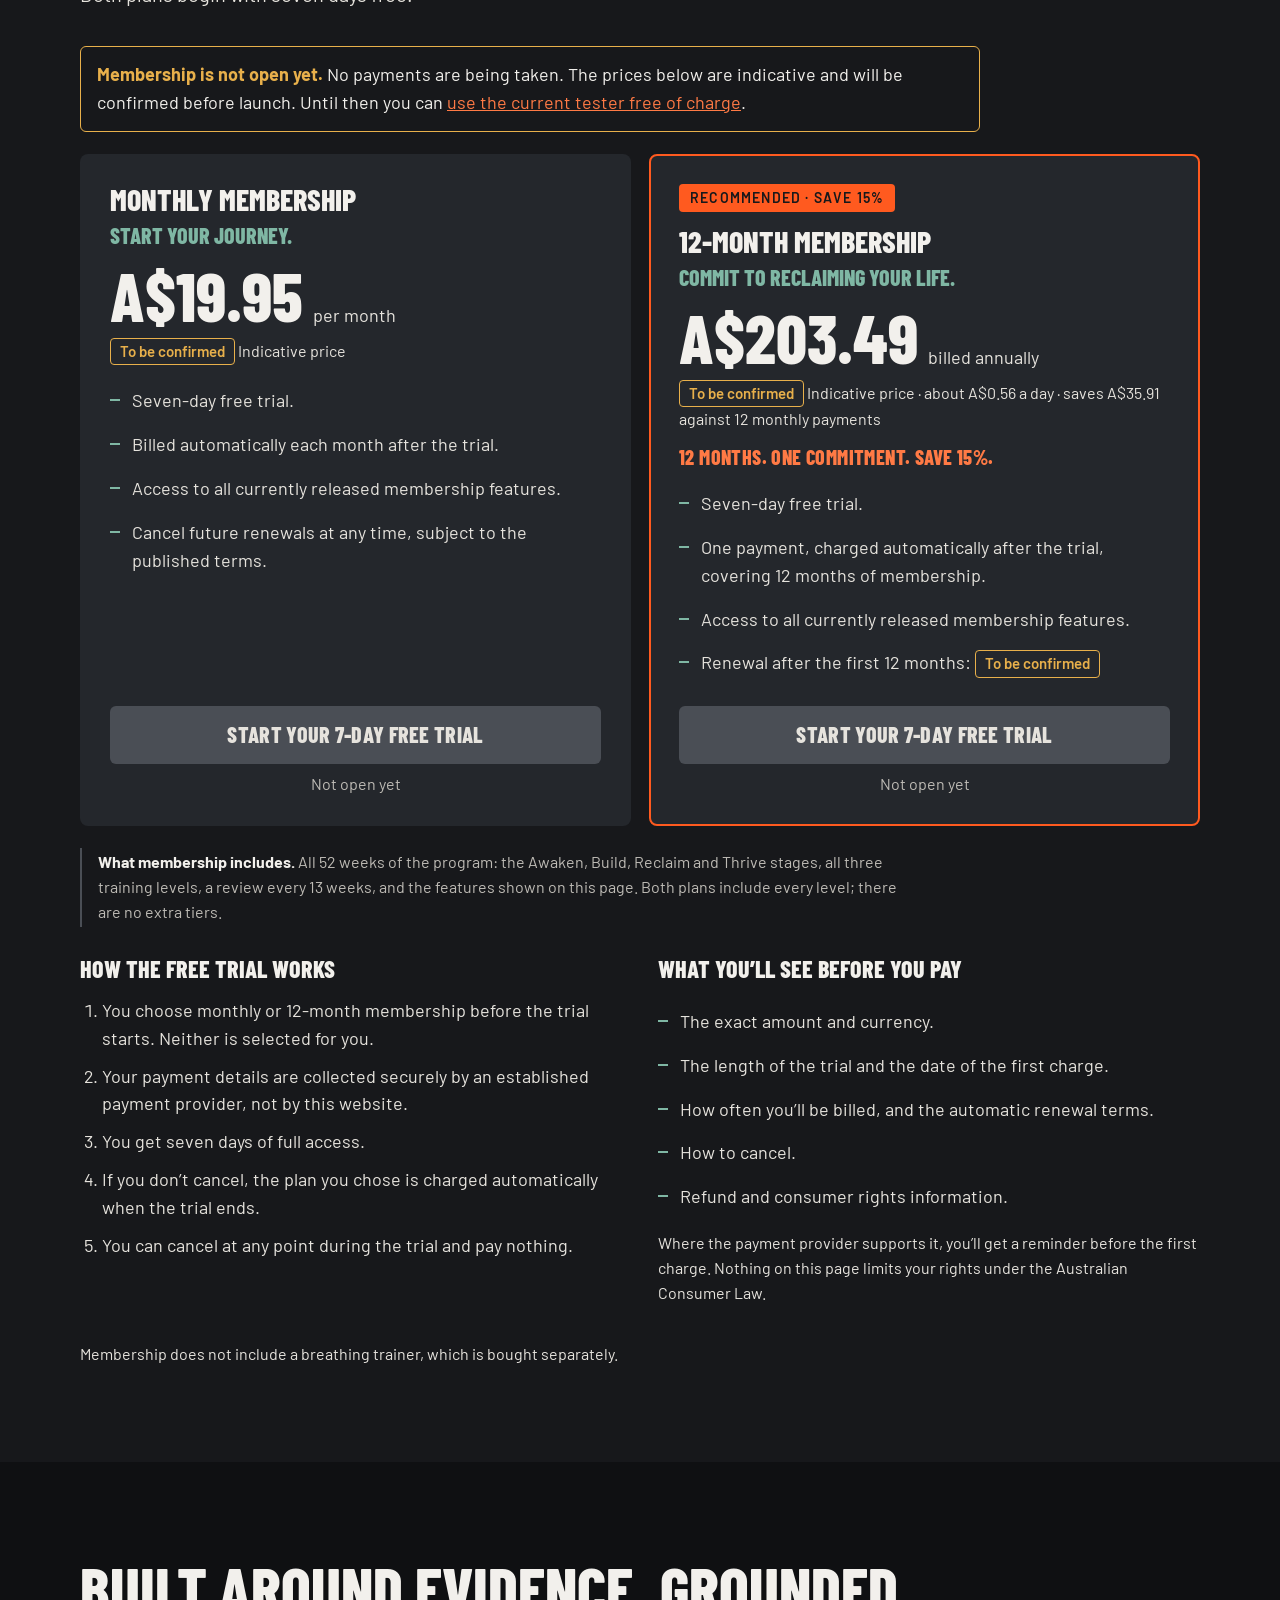
==== commit 34342ab3: "App preview: every screen retaken from one example user with filled-in data Co-Authored-By: Claude F" ====
--- a/index.html
+++ b/index.html
@@ -306,7 +306,7 @@
   <div class="wrap railhead">
     <div class="sechead">
       <h2>It tells you what to do. Then shows you how.</h2>
-      <p>Real screens from the current app, not mock-ups. It guides you through each day, tracks your progress and saves you designing your own program. The snore scores shown are example data, not a member’s results.</p>
+      <p>Real screens from the current app, not mock-ups. It guides you through each day, tracks your progress and saves you designing your own program. The scores, sessions and weights shown are example data, not a member’s results.</p>
     </div>
     <div class="arrows"><button type="button" id="prev" aria-label="Previous screen">←</button><button type="button" id="next" aria-label="Next screen">→</button></div>
   </div>
@@ -314,10 +314,10 @@
     <figure class="shot"><div class="phone"><img src="img/app-day.webp" width="585" height="1170" loading="lazy" alt="The app's Today screen showing a snore score in the high twenties, marked as improving and 28% below the starting point, with the day's sessions listed and a reminder to keep using CPAP every night. Example data."></div><figcaption><b>Daily training guidance</b><span>Your snore score and each day’s sessions, in order. <i>Example data.</i></span></figcaption></figure>
     <figure class="shot"><div class="phone"><img src="img/app-progress.webp" width="585" height="1170" loading="lazy" alt="The Progress screen with a chart of average snore score by week over 21 weeks, falling unevenly from a baseline of 40 to 29, close to a dashed target line 33% below baseline. Example data."></div><figcaption><b>Your snore score over time</b><span>Weekly averages against your own baseline. <i>Example data.</i></span></figcaption></figure>
     <figure class="shot"><div class="phone"><img src="img/app-routine.webp" width="585" height="1170" loading="lazy" alt="The airway routine player showing the tongue press exercise with an airway drawing, numbered steps and a note on where you should feel it."></div><figcaption><b>Exercise demonstrations</b><span>Step-by-step drawings and cues for every move.</span></figcaption></figure>
-    <figure class="shot"><div class="phone"><img src="img/app-plan.webp" width="585" height="1170" loading="lazy" alt="The Plan screen showing the four stages across 52 weeks and a monthly calendar with milestone days marked."></div><figcaption><b>The 52-week structure</b><span>Four stages, a calendar and milestones.</span></figcaption></figure>
-    <figure class="shot"><div class="phone"><img src="img/app-level.webp" width="585" height="1170" loading="lazy" alt="The Training level screen with separate Strength and Cardio choices of Foundation, Standard and Advanced, and a recommendation with its reasons."></div><figcaption><b>Your training level</b><span>Strength and cardio set separately.</span></figcaption></figure>
-    <figure class="shot"><div class="phone"><img src="img/app-workout.webp" width="585" height="1170" loading="lazy" alt="A strength workout screen listing exercises with sets, reps, a log for weights and rest timers."></div><figcaption><b>Strength and cardio sessions</b><span>Sets, reps, logging and rest timers.</span></figcaption></figure>
-    <figure class="shot"><div class="phone"><img src="img/app-log.webp" width="585" height="1170" loading="lazy" alt="The Log last night screen with fields for snore score, partner rating, daytime tiredness and sleep quality."></div><figcaption><b>Progress tracking</b><span>A one-minute log each morning.</span></figcaption></figure>
+    <figure class="shot"><div class="phone"><img src="img/app-plan.webp" width="585" height="1170" loading="lazy" alt="The Plan screen showing the four stages across 52 weeks with the first complete, and a November calendar where most days are marked all done and a few some done. Example data."></div><figcaption><b>The 52-week structure</b><span>Four stages, a calendar of what you’ve done, and milestones.</span></figcaption></figure>
+    <figure class="shot"><div class="phone"><img src="img/app-level.webp" width="585" height="1170" loading="lazy" alt="The Training level screen in week 21, with separate Strength and Cardio choices of Foundation, Standard and Advanced, and a recommendation with its reasons."></div><figcaption><b>Your training level</b><span>Strength and cardio set separately.</span></figcaption></figure>
+    <figure class="shot"><div class="phone"><img src="img/app-workout.webp" width="585" height="1170" loading="lazy" alt="A strength workout screen in week 21 listing the dumbbell floor press with four sets, last time’s weight and reps, and today’s sets being filled in. Example data."></div><figcaption><b>Strength and cardio sessions</b><span>Sets, reps, last time’s numbers and rest timers.</span></figcaption></figure>
+    <figure class="shot"><div class="phone"><img src="img/app-log.webp" width="585" height="1170" loading="lazy" alt="The Log last night screen with a snore score of 27 entered and ratings set for partner, daytime tiredness and sleep quality. Example data."></div><figcaption><b>Progress tracking</b><span>A one-minute log each morning.</span></figcaption></figure>
   </div>
   <div class="wrap">
     <div class="moves">
